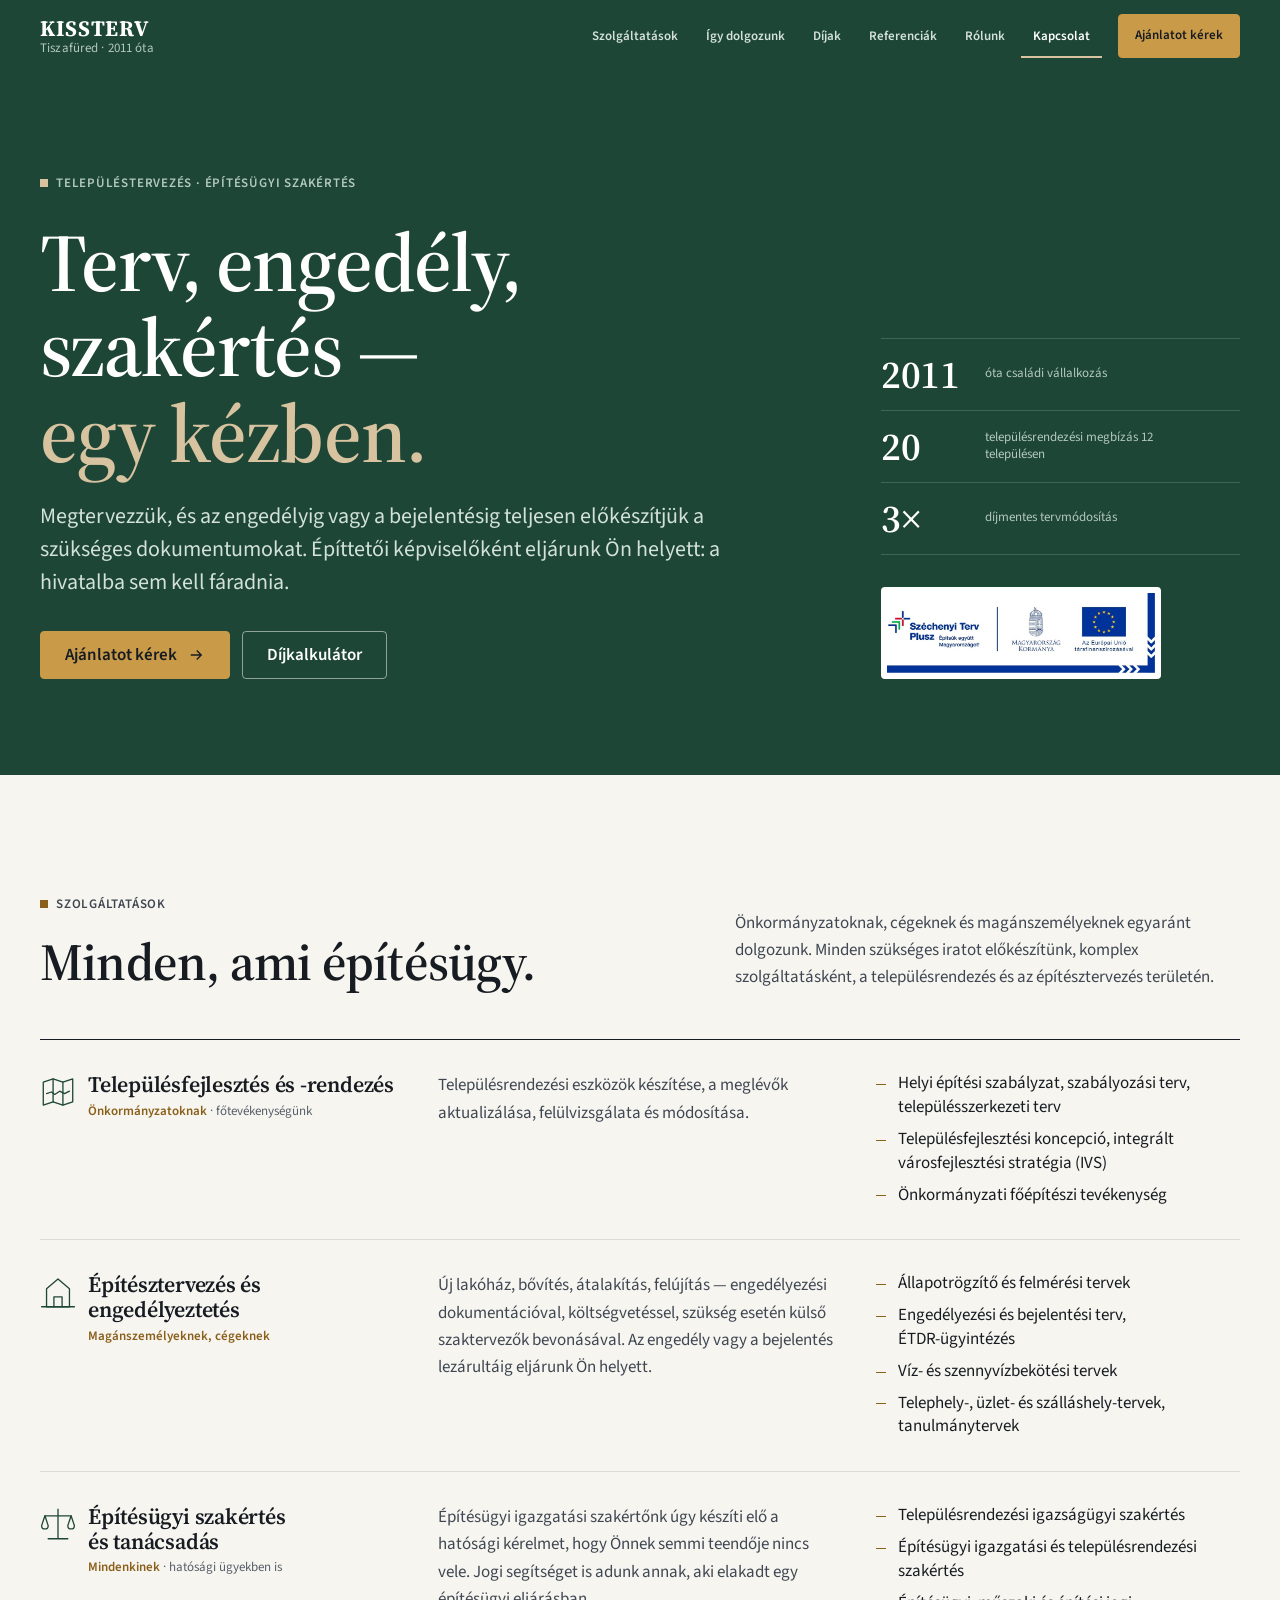
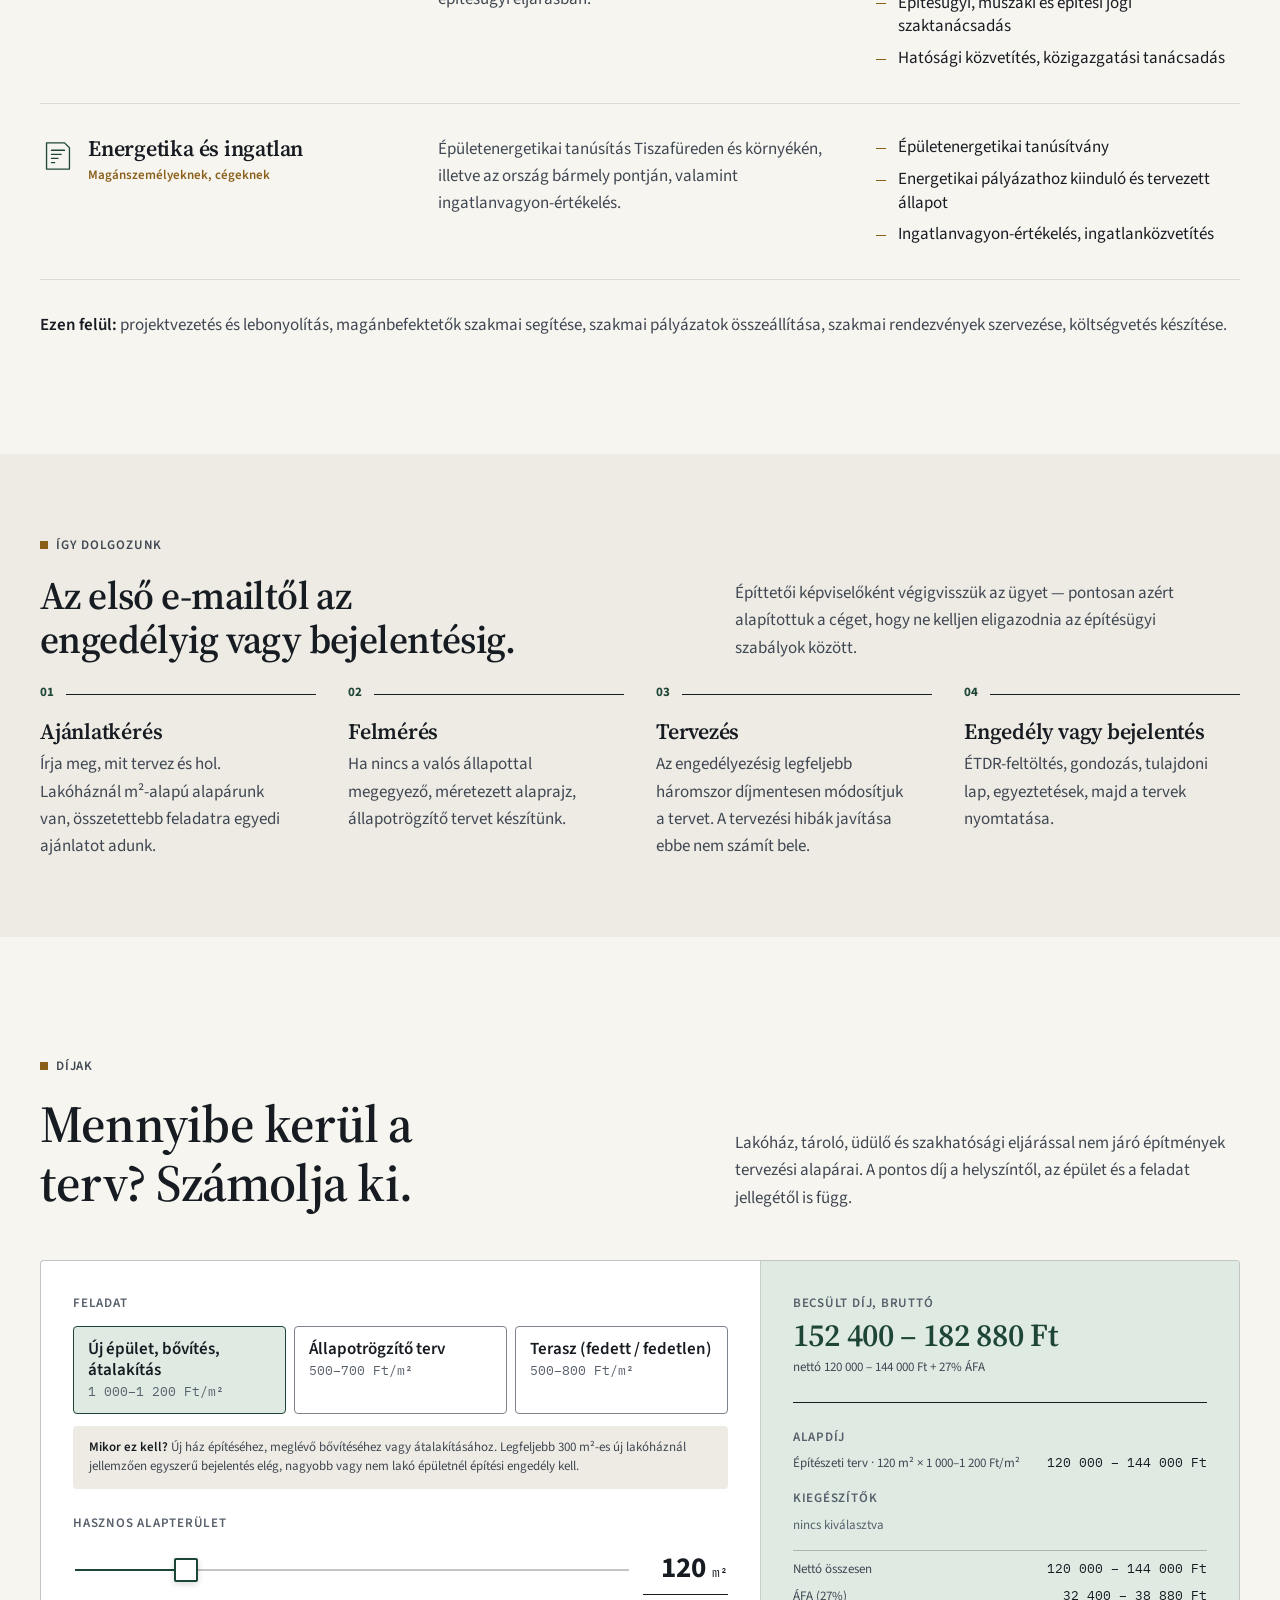
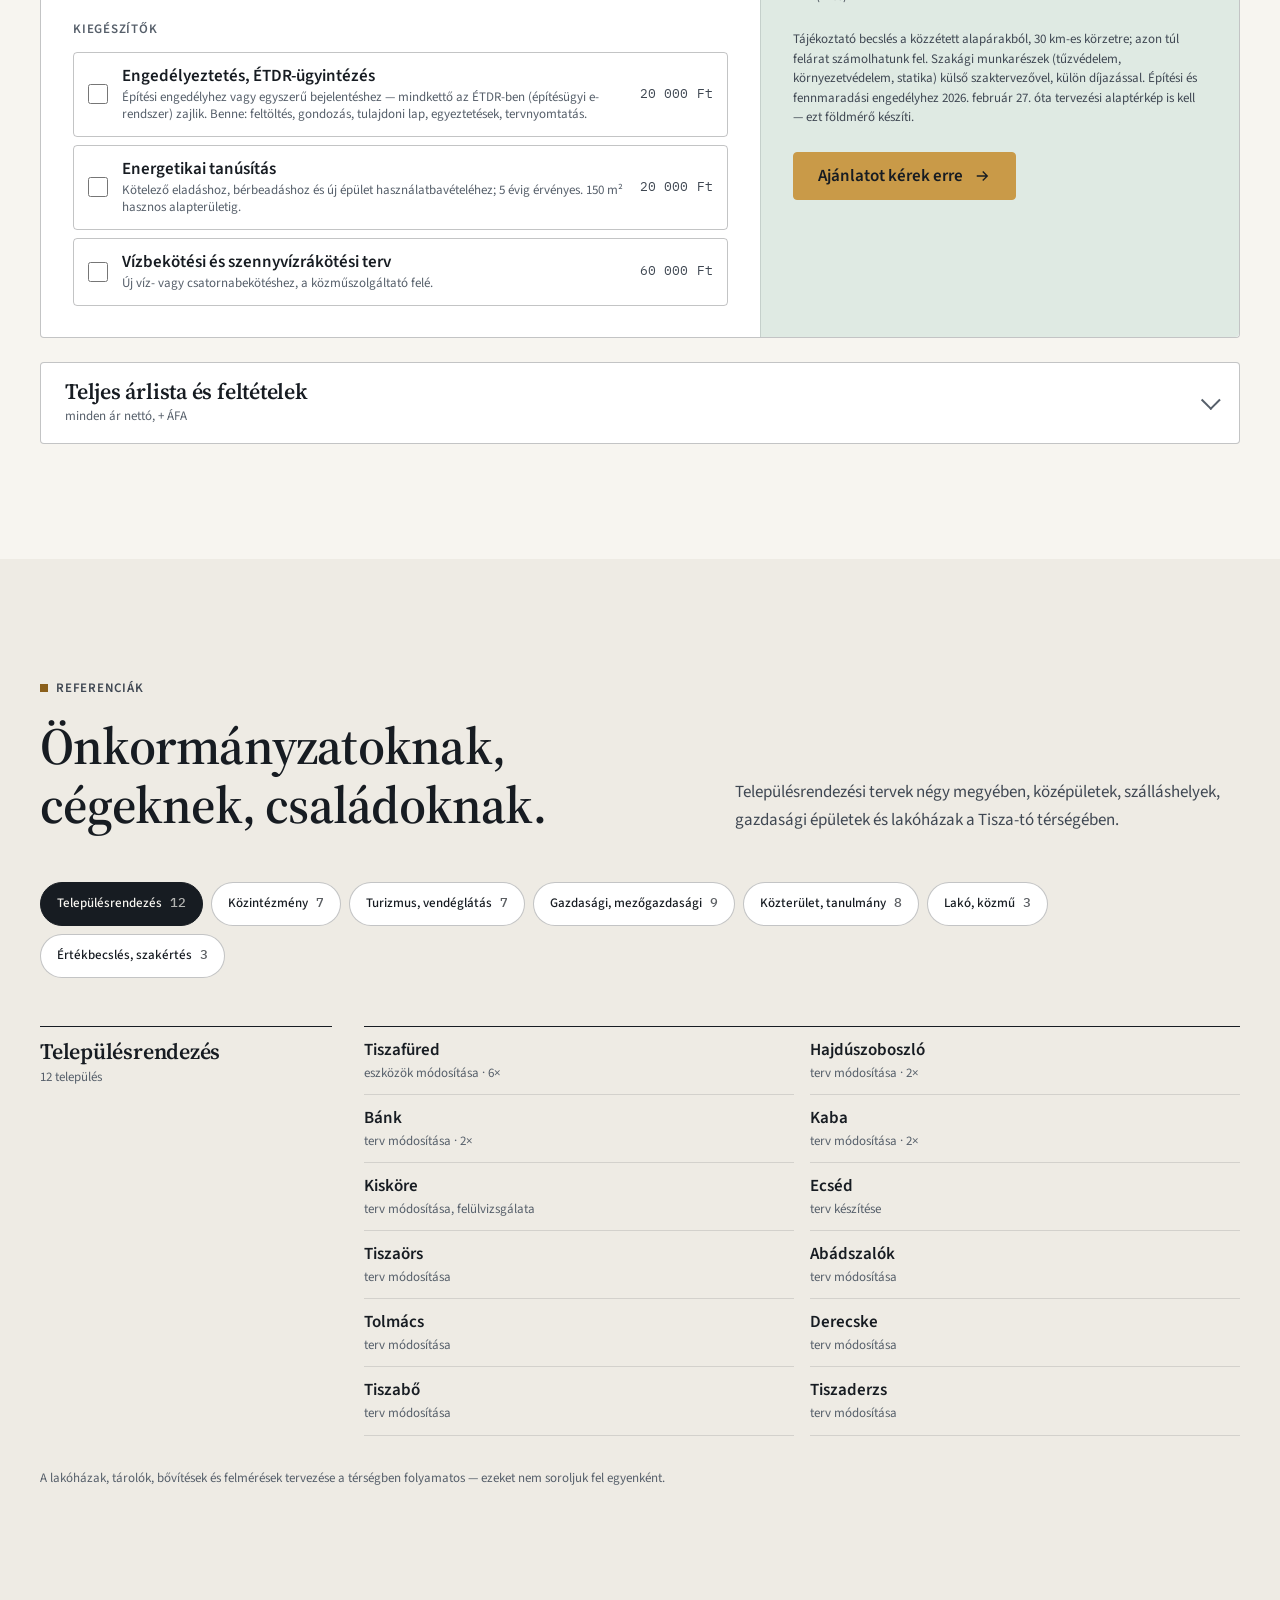
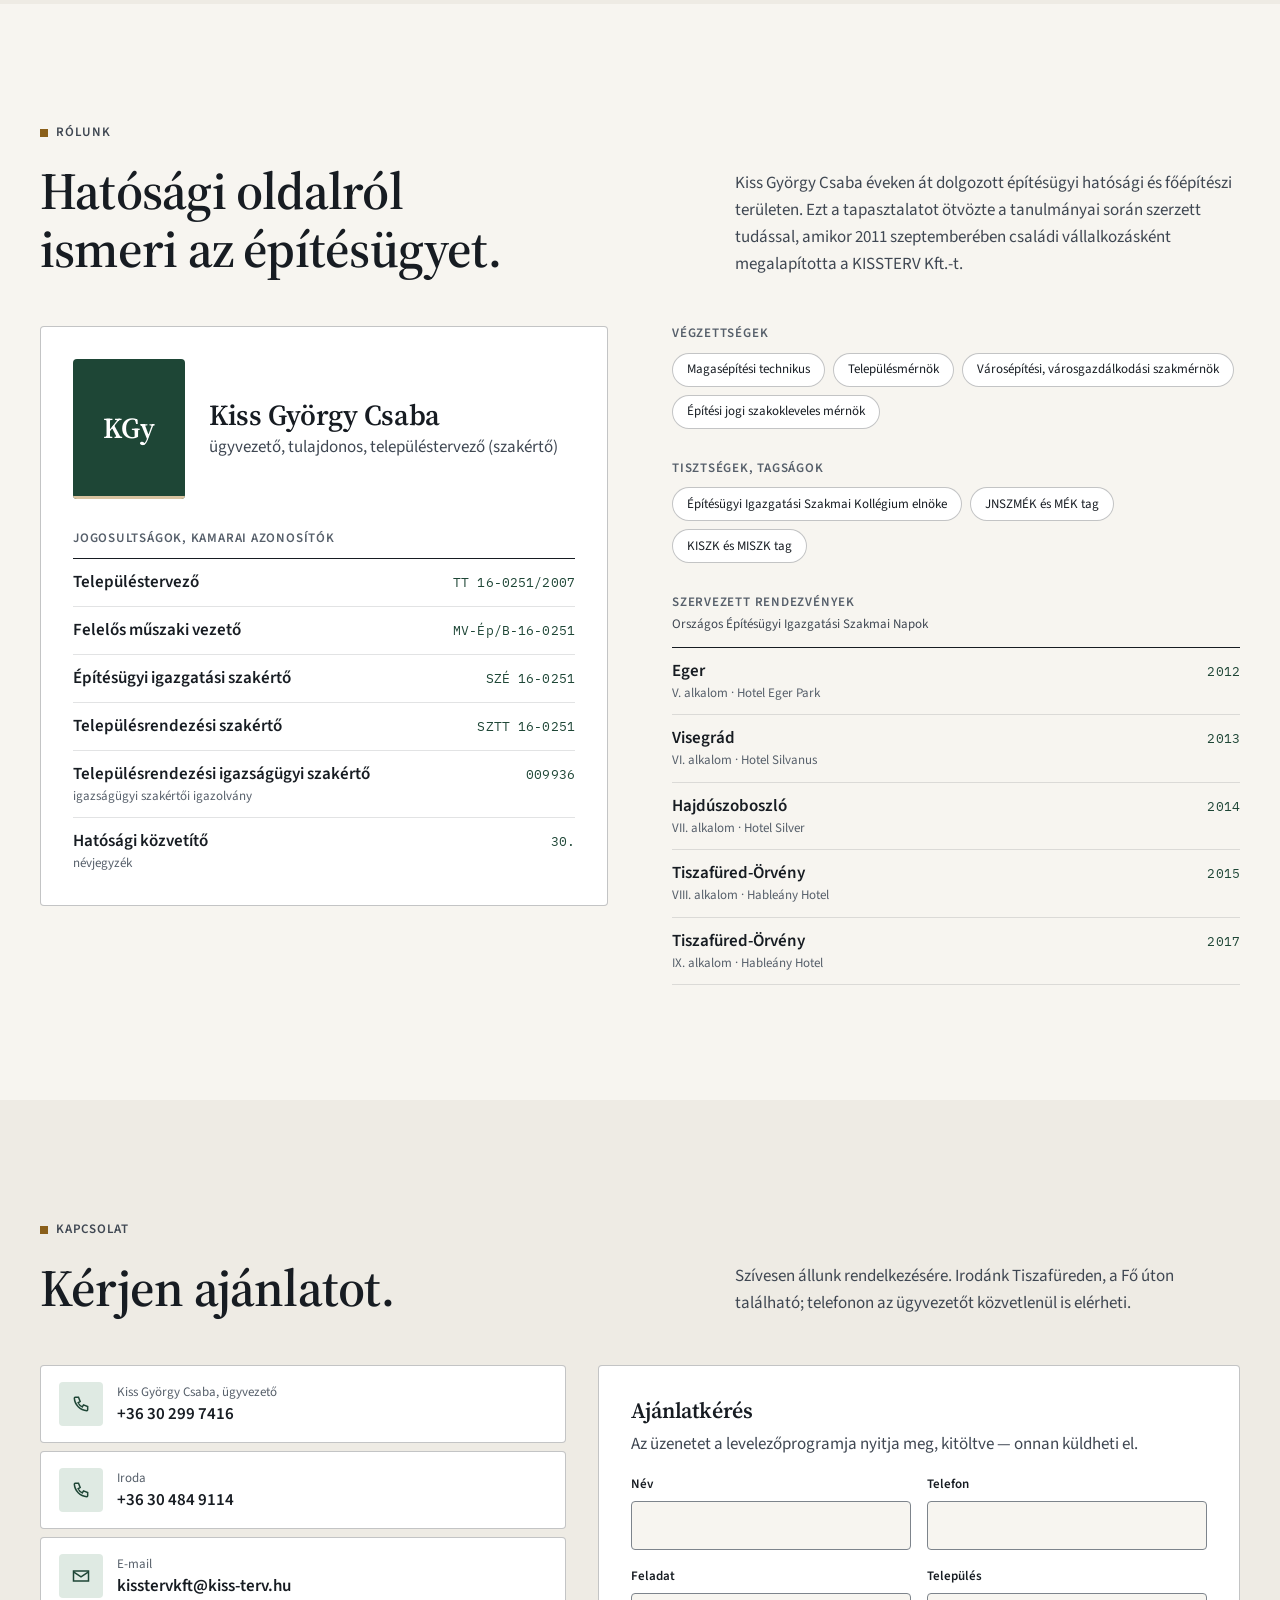
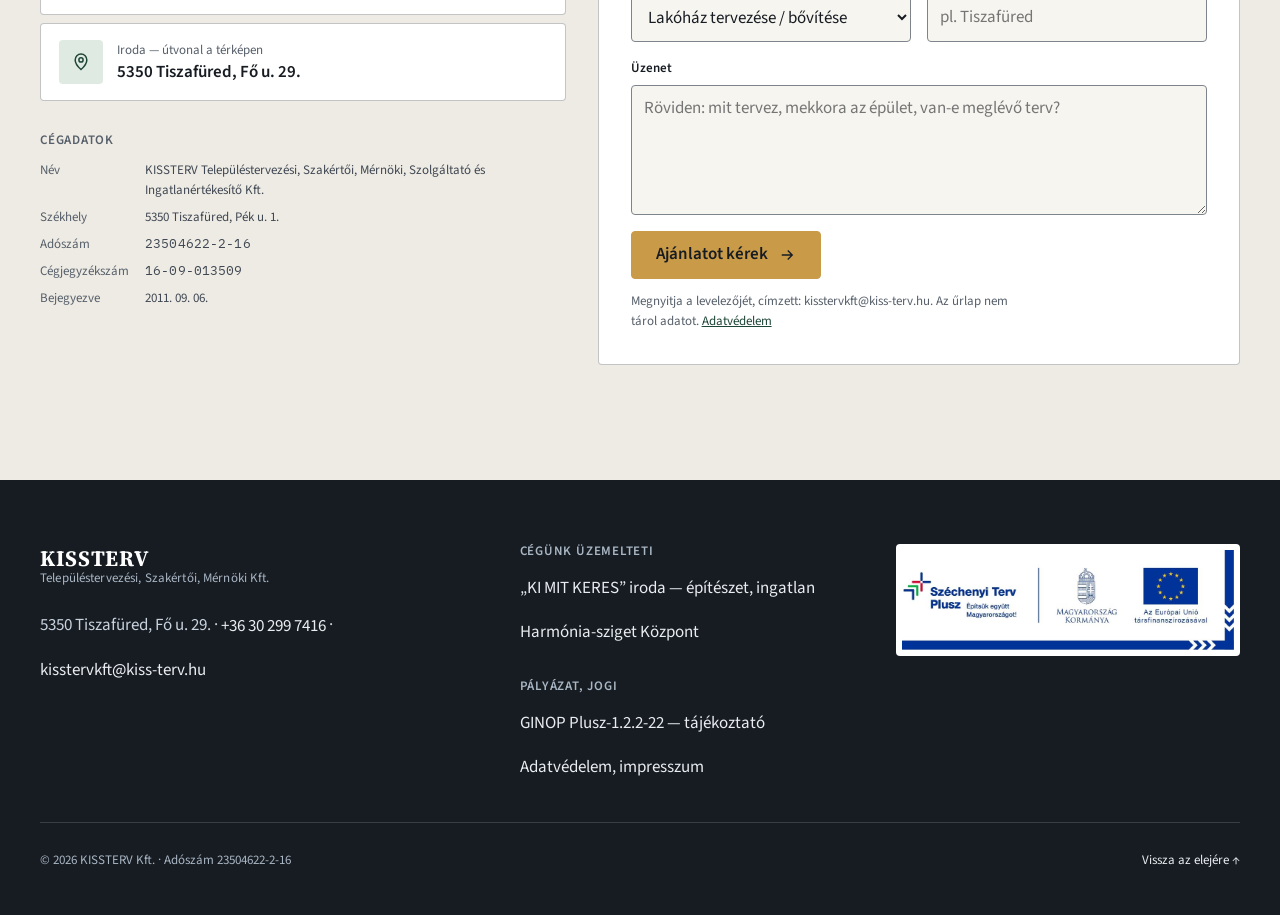
==== index.html @ e84010d4 "Zöld téma: fenyőzöld + sárgaréz + pergamen Co-Authored-By: Claude Opus 5.5 <noreply@anthropic.com>" ====
<!doctype html>
<html lang="hu" class="no-js">
<head>
<meta charset="utf-8">
<meta name="viewport" content="width=device-width, initial-scale=1">
<title>KISSTERV Kft. — Településtervezés, építésügyi szakértés, Tiszafüred</title>
<meta name="description" content="Településrendezési tervek, építésztervezés, építésügyi szakértés és energetikai tanúsítás Tiszafüredről, 2011 óta. Ügyintézés az engedélyig vagy a bejelentésig — Önnek a hivatalba sem kell fáradnia.">
<meta name="robots" content="noindex, nofollow">
<meta name="theme-color" content="#1e4636">
<link rel="icon" href="data:image/svg+xml,%3Csvg xmlns='http://www.w3.org/2000/svg' viewBox='0 0 32 32'%3E%3Crect width='32' height='32' rx='3' fill='%231e4636'/%3E%3Ctext x='16' y='23' font-family='Georgia' font-weight='700' font-size='20' fill='white' text-anchor='middle'%3EK%3C/text%3E%3C/svg%3E">
<link rel="preload" href="assets/fonts/source-serif-4-400-700-latin.woff2" as="font" type="font/woff2" crossorigin>
<link rel="stylesheet" href="assets/fonts.css">
<link rel="stylesheet" href="assets/style.css">
<meta property="og:type" content="website">
<meta property="og:locale" content="hu_HU">
<meta property="og:title" content="KISSTERV Kft. — Terv, engedély, szakértés egy kézben">
<meta property="og:description" content="Településrendezési tervek, építésztervezés, építésügyi szakértés és energetikai tanúsítás Tiszafüredről, 2011 óta.">
<meta property="og:image" content="https://tamasgaborvarga.github.io/kissterv-44eft6po/assets/img/og.png">
<meta property="og:image:width" content="1200">
<meta property="og:image:height" content="630">
<meta name="twitter:card" content="summary_large_image">
<script type="application/ld+json">
{
  "@context": "https://schema.org",
  "@type": "ProfessionalService",
  "name": "KISSTERV Kft.",
  "legalName": "KISSTERV Településtervezési, Szakértői, Mérnöki, Szolgáltató és Ingatlanértékesítő Kft.",
  "url": "https://kiss-terv.hu/",
  "email": "kisstervkft@kiss-terv.hu",
  "telephone": "+36302997416",
  "foundingDate": "2011-09-06",
  "taxID": "23504622-2-16",
  "address": { "@type": "PostalAddress", "streetAddress": "Fő u. 29.", "postalCode": "5350", "addressLocality": "Tiszafüred", "addressCountry": "HU" },
  "founder": { "@type": "Person", "name": "Kiss György Csaba", "jobTitle": "ügyvezető, településtervező" },
  "areaServed": "Magyarország",
  "knowsAbout": ["településrendezés", "építésztervezés", "építésügyi szakértés", "épületenergetikai tanúsítás", "ingatlanértékbecslés"]
}
</script>
<script>document.documentElement.classList.remove('no-js')</script>
</head>
<body class="has-abar">
<a class="skip" href="#main">Ugrás a tartalomra</a>

<header class="hdr" id="hdr">
  <div class="wrap hdr__in">
    <a class="brand" href="#top" aria-label="KISSTERV Kft. — kezdőlap">
      <span class="brand__txt"><span class="brand__name">KISSTERV</span><span class="brand__sub">Tiszafüred · 2011 óta</span></span>
    </a>
    <button class="burger" id="burger" aria-expanded="false" aria-controls="nav" aria-label="Menü"><span></span><span></span><span></span></button>
    <nav class="nav" id="nav" aria-label="Fő navigáció">
      <a href="#szolgaltatasok">Szolgáltatások</a>
      <a href="#folyamat">Így dolgozunk</a>
      <a href="#dijak">Díjak</a>
      <a href="#referenciak">Referenciák</a>
      <a href="#rolunk">Rólunk</a>
      <a href="#kapcsolat">Kapcsolat</a>
      <a class="btn btn--accent" href="#ajanlat">Ajánlatot kérek</a>
    </nav>
  </div>
</header>

<main id="main">

<!-- HERO -->
<section class="hero" id="top">
  <div class="wrap hero__grid">
    <div>
      <p class="label">Településtervezés · Építésügyi szakértés</p>
      <h1>Terv, engedély, szakértés — <span class="u">egy kézben.</span></h1>
      <p class="hero__lead">Megtervezzük, és az engedélyig vagy a bejelentésig teljesen előkészítjük a szükséges dokumentumokat. Építtetői képviselőként eljárunk Ön helyett: a hivatalba sem kell fáradnia.</p>
      <div class="hero__cta">
        <a class="btn" href="#ajanlat">
          Ajánlatot kérek
          <svg viewBox="0 0 24 24" fill="none" stroke="currentColor" stroke-width="1.8" aria-hidden="true"><path d="M5 12h14M13 6l6 6-6 6"/></svg>
        </a>
        <a class="btn btn--ghost" href="#dijak">Díjkalkulátor</a>
      </div>
    </div>
    <aside class="hero__side" aria-label="A cég számokban">
      <dl class="hero__facts">
        <div><dt>2011</dt><dd>óta családi vállalkozás</dd></div>
        <div><dt>20</dt><dd>településrendezési megbízás 12 településen</dd></div>
        <div><dt>3×</dt><dd>díjmentes tervmódosítás</dd></div>
      </dl>
      <a class="infoblokk infoblokk--hero" href="palyazat.html" aria-label="Széchenyi Terv Plusz — pályázati tájékoztató">
        <img src="assets/img/szechenyi-terv-plusz.jpg" width="900" height="269" alt="Széchenyi Terv Plusz — Magyarország Kormánya — Az Európai Unió társfinanszírozásával">
      </a>
    </aside>
  </div>
</section>

<!-- SZOLGÁLTATÁSOK (a korábbi „Kiknek” szekció ide olvadt: minden sor jelzi, kinek szól) -->
<section class="sec sec--line" id="szolgaltatasok" aria-labelledby="szolg-h">
  <div class="wrap">
    <div class="sec__head">
      <div>
        <p class="label">Szolgáltatások</p>
        <h2 id="szolg-h">Minden, ami építésügy.</h2>
      </div>
      <p>Önkormányzatoknak, cégeknek és magánszemélyeknek egyaránt dolgozunk. Minden szükséges iratot előkészítünk, komplex szolgáltatásként, a településrendezés és az építésztervezés területén.</p>
    </div>

    <div class="svc">
      <article class="svc__row rv">
        <div class="svc__title">
          <svg class="svc__ico" viewBox="0 0 44 44" fill="none" stroke="currentColor" stroke-width="1.6" aria-hidden="true"><path d="M4 10l12-4 12 4 12-4v28l-12 4-12-4-12 4z"/><path d="M16 6v28M28 10v28"/><path d="M8 24l6-2 4 3 6-4 6 3 6-3"/></svg>
          <h3>Településfejlesztés és -rendezés</h3>
          <p class="svc__for"><b>Önkormányzatoknak</b> · főtevékenységünk</p>
        </div>
        <p class="svc__desc">Településrendezési eszközök készítése, a meglévők aktualizálása, felülvizsgálata és módosítása.</p>
        <ul class="svc__list">
          <li>Helyi építési szabályzat, szabályozási terv, településszerkezeti terv</li>
          <li>Településfejlesztési koncepció, integrált városfejlesztési stratégia (IVS)</li>
          <li>Önkormányzati főépítészi tevékenység</li>
        </ul>
      </article>

      <article class="svc__row rv">
        <div class="svc__title">
          <svg class="svc__ico" viewBox="0 0 44 44" fill="none" stroke="currentColor" stroke-width="1.6" aria-hidden="true"><path d="M8 40V18L22 6l14 12v22z"/><path d="M17 40V28h10v12"/><path d="M2 40h40"/></svg>
          <h3>Építésztervezés és engedélyeztetés</h3>
          <p class="svc__for"><b>Magánszemélyeknek, cégeknek</b></p>
        </div>
        <p class="svc__desc">Új lakóház, bővítés, átalakítás, felújítás — engedélyezési dokumentációval, költségvetéssel, szükség esetén külső szaktervezők bevonásával. Az engedély vagy a bejelentés lezárultáig eljárunk Ön helyett.</p>
        <ul class="svc__list">
          <li>Állapotrögzítő és felmérési tervek</li>
          <li>Engedélyezési és bejelentési terv, ÉTDR-ügyintézés</li>
          <li>Víz- és szennyvízbekötési tervek</li>
          <li>Telephely-, üzlet- és szálláshely-tervek, tanulmánytervek</li>
        </ul>
      </article>

      <article class="svc__row rv">
        <div class="svc__title">
          <svg class="svc__ico" viewBox="0 0 44 44" fill="none" stroke="currentColor" stroke-width="1.6" aria-hidden="true"><path d="M22 4v36M10 40h24"/><path d="M6 12h32"/><path d="M6 12l-4 12a4 4 0 0 0 8 0zM38 12l-4 12a4 4 0 0 0 8 0z"/></svg>
          <h3>Építésügyi szakértés és tanácsadás</h3>
          <p class="svc__for"><b>Mindenkinek</b> · hatósági ügyekben is</p>
        </div>
        <p class="svc__desc">Építésügyi igazgatási szakértőnk úgy készíti elő a hatósági kérelmet, hogy Önnek semmi teendője nincs vele. Jogi segítséget is adunk annak, aki elakadt egy építésügyi eljárásban.</p>
        <ul class="svc__list">
          <li>Településrendezési igazságügyi szakértés</li>
          <li>Építésügyi igazgatási és településrendezési szakértés</li>
          <li>Építésügyi, műszaki és építési jogi szaktanácsadás</li>
          <li>Hatósági közvetítés, közigazgatási tanácsadás</li>
        </ul>
      </article>

      <article class="svc__row rv">
        <div class="svc__title">
          <svg class="svc__ico" viewBox="0 0 44 44" fill="none" stroke="currentColor" stroke-width="1.6" aria-hidden="true"><path d="M8 6h22l6 6v26H8z"/><path d="M14 30h4M14 25h8M14 20h12M14 15h16"/></svg>
          <h3>Energetika és ingatlan</h3>
          <p class="svc__for"><b>Magánszemélyeknek, cégeknek</b></p>
        </div>
        <p class="svc__desc">Épületenergetikai tanúsítás Tiszafüreden és környékén, illetve az ország bármely pontján, valamint ingatlanvagyon-értékelés.</p>
        <ul class="svc__list">
          <li>Épületenergetikai tanúsítvány</li>
          <li>Energetikai pályázathoz kiinduló és tervezett állapot</li>
          <li>Ingatlanvagyon-értékelés, ingatlanközvetítés</li>
        </ul>
      </article>
    </div>

    <p class="svc__more rv"><b>Ezen felül:</b> projektvezetés és lebonyolítás, magánbefektetők szakmai segítése, szakmai pályázatok összeállítása, szakmai rendezvények szervezése, költségvetés készítése.</p>
  </div>
</section>

<!-- FOLYAMAT -->
<section class="sec sec--tight sec--alt" id="folyamat" aria-labelledby="folyamat-h">
  <div class="wrap">
    <div class="sec__head">
      <div>
        <p class="label">Így dolgozunk</p>
        <h2 id="folyamat-h">Az első e-mailtől az engedélyig vagy bejelentésig.</h2>
      </div>
      <p>Építtetői képviselőként végigvisszük az ügyet — pontosan azért alapítottuk a céget, hogy ne kelljen eligazodnia az építésügyi szabályok között.</p>
    </div>
    <ol class="steps">
      <li class="rv">
        <h3>Ajánlatkérés</h3>
        <p>Írja meg, mit tervez és hol. Lakóháznál m²-alapú alapárunk van, összetettebb feladatra egyedi ajánlatot adunk.</p>
      </li>
      <li class="rv" style="--d:.08s">
        <h3>Felmérés</h3>
        <p>Ha nincs a valós állapottal megegyező, méretezett alaprajz, állapotrögzítő tervet készítünk.</p>
      </li>
      <li class="rv" style="--d:.16s">
        <h3>Tervezés</h3>
        <p>Az engedélyezésig legfeljebb háromszor díjmentesen módosítjuk a tervet. A tervezési hibák javítása ebbe nem számít bele.</p>
      </li>
      <li class="rv" style="--d:.24s">
        <h3>Engedély vagy bejelentés</h3>
        <p>ÉTDR-feltöltés, gondozás, tulajdoni lap, egyeztetések, majd a tervek nyomtatása.</p>
      </li>
    </ol>
  </div>
</section>

<!-- DÍJAK — a domináns szekció -->
<section class="sec" id="dijak" aria-labelledby="dijak-h">
  <div class="wrap">
    <div class="sec__head">
      <div>
        <p class="label">Díjak</p>
        <h2 id="dijak-h">Mennyibe kerül a terv? Számolja ki.</h2>
      </div>
      <p>Lakóház, tároló, üdülő és szakhatósági eljárással nem járó építmények tervezési alapárai. A pontos díj a helyszíntől, az épület és a feladat jellegétől is függ.</p>
    </div>

    <div class="fees">
      <form class="calc rv" id="calc" aria-label="Tervezési díj kalkulátor" onsubmit="return false">
        <div class="calc__body">
          <fieldset>
            <legend>Feladat</legend>
            <div class="seg">
              <label><input type="radio" name="tipus" value="uj" checked><span>Új épület, bővítés, átalakítás<small>1 000–1 200 Ft/m²</small></span></label>
              <label><input type="radio" name="tipus" value="allapot"><span>Állapotrögzítő terv<small>500–700 Ft/m²</small></span></label>
              <label><input type="radio" name="tipus" value="terasz"><span>Terasz (fedett / fedetlen)<small>500–800 Ft/m²</small></span></label>
            </div>
            <p class="seg__hint" id="tip-hint"><b>Mikor ez kell?</b> <span>Új ház építéséhez, meglévő bővítéséhez vagy átalakításához.</span></p>
          </fieldset>

          <div>
            <label class="fl" for="m2r">Hasznos alapterület</label>
            <div class="area">
              <input type="range" id="m2r" min="10" max="600" step="5" value="120" aria-label="Alapterület csúszka">
              <div class="area__num"><input type="number" id="m2" min="1" max="600" value="120" inputmode="numeric" aria-label="Alapterület négyzetméterben"><span class="code">m²</span></div>
            </div>
          </div>

          <fieldset>
            <legend>Kiegészítők</legend>
            <div class="opts">
              <label class="opt"><input type="checkbox" id="o-etdr"><span><b>Engedélyeztetés, ÉTDR-ügyintézés</b><small>Építési engedélyhez vagy egyszerű bejelentéshez — mindkettő az ÉTDR-ben (építésügyi e-rendszer) zajlik. Benne: feltöltés, gondozás, tulajdoni lap, egyeztetések, tervnyomtatás.</small></span><span class="code">20 000 Ft</span></label>
              <label class="opt" id="o-en-w"><input type="checkbox" id="o-en"><span><b>Energetikai tanúsítás</b><small>Kötelező eladáshoz, bérbeadáshoz és új épület használatbavételéhez; 5 évig érvényes. 150 m² hasznos alapterületig.</small><small class="opt__why">Terasznál nem értelmezhető.</small></span><span class="code">20 000 Ft</span></label>
              <label class="opt opt--sub" id="o-alap-w" hidden><input type="checkbox" id="o-alap"><span><b>Nincs méretezett alaprajzom</b><small>állapotrögzítő alaprajz a tanúsítványhoz</small></span><span class="code">5 000 Ft</span></label>
              <label class="opt"><input type="checkbox" id="o-viz"><span><b>Vízbekötési és szennyvízrákötési terv</b><small>Új víz- vagy csatornabekötéshez, a közműszolgáltató felé.</small></span><span class="code">60 000 Ft</span></label>
            </div>
          </fieldset>
        </div>

        <div class="calc__out" id="calc-out" aria-live="polite">
          <div class="calc__sticky">
          <div class="calc__total"><span>Becsült díj, bruttó</span><b class="calc__big" id="out-brutto">—</b><small id="out-netto"></small></div>
          <div class="calc__bill" id="out-lines"></div>
          <p class="calc__warn" id="out-warn" hidden></p>
          <p class="calc__note">Tájékoztató becslés a közzétett alapárakból, 30 km-es körzetre; azon túl felárat számolhatunk fel. Szakági munkarészek (tűzvédelem, környezetvédelem, statika) külső szaktervezővel, külön díjazással. Építési és fennmaradási engedélyhez 2026. február 27. óta tervezési alaptérkép is kell — ezt földmérő készíti.</p>
          <a class="btn btn--accent" id="calc-mail" href="#ajanlat">Ajánlatot kérek erre
            <svg viewBox="0 0 24 24" fill="none" stroke="currentColor" stroke-width="1.8" aria-hidden="true"><path d="M5 12h14M13 6l6 6-6 6"/></svg>
          </a>
          </div>
        </div>
      </form>

      <aside class="ptable rv" style="--d:.1s" aria-labelledby="ptable-h">
        <details class="ptable__d" id="ptable-d">
        <summary><h3 id="ptable-h">Teljes árlista és feltételek</h3><span class="ptable__sub">minden ár nettó, + ÁFA</span><span class="ptable__tog" aria-hidden="true"></span></summary>
        <dl>
          <div><dt>Állapotrögzítő terv<small>helyszínrajz, alaprajz, homlokzat, metszet</small></dt><dd>500–700 Ft/m²</dd></div>
          <div><dt>Új, átalakítandó, bővítendő épület<small>+ műszaki leírás, a változás utáni alapterülettel</small></dt><dd>1 000–1 200 Ft/m²</dd></div>
          <div><dt>Terasz<small>fedett vagy fedetlen</small></dt><dd>500–800 Ft/m²</dd></div>
          <div><dt>ÉTDR-ügyintézés<small>engedélyeztetés esetén</small></dt><dd>20 000 Ft</dd></div>
          <div><dt>Energetikai tanúsítás<small>150 m²-ig</small></dt><dd>20 000 Ft</dd></div>
          <div><dt>Felmérési alaprajz a tanúsításhoz<small>150 m²-ig, ha nincs méretezett alaprajz</small></dt><dd>5 000 Ft</dd></div>
          <div><dt>Energetikai pályázathoz<small>kiinduló + tervezett állapot</small></dt><dd>25 000 + 25 000 Ft</dd></div>
          <div><dt>Víz- és szennyvízbekötési terv</dt><dd>60 000 Ft</dd></div>
        </dl>
        <div class="ptable__foot">
          <p>Minden ár + ÁFA. 150 m² fölötti épület tanúsítására, szakhatósági eljárással járó vagy nagy kiterjedésű építményekre, kiviteli, útépítési, településrendezési és tanulmánytervre, pályázatírásra egyedi ajánlatot adunk.</p>
          <p>Teljesen új tervezési program, koncepció vagy háromnál több módosítás esetén felárat számolunk fel.</p>
        </div>
        </details>
      </aside>
    </div>
  </div>
</section>

<!-- REFERENCIÁK -->
<section class="sec sec--alt" id="referenciak" aria-labelledby="ref-h">
  <div class="wrap">
    <div class="sec__head">
      <div>
        <p class="label">Referenciák</p>
        <h2 id="ref-h">Önkormányzatoknak, cégeknek, családoknak.</h2>
      </div>
      <p>Településrendezési tervek négy megyében, középületek, szálláshelyek, gazdasági épületek és lakóházak a <span class="nw">Tisza-tó</span> térségében.</p>
    </div>

    <div class="filter" id="filter" role="toolbar" aria-label="Referenciák szűrése">
      <button type="button" class="chip" data-k="tr" aria-pressed="true">Településrendezés<span class="n">12</span></button>
      <button type="button" class="chip" data-k="koz" aria-pressed="false">Közintézmény<span class="n">7</span></button>
      <button type="button" class="chip" data-k="tur" aria-pressed="false">Turizmus, vendéglátás<span class="n">7</span></button>
      <button type="button" class="chip" data-k="gaz" aria-pressed="false">Gazdasági, mezőgazdasági<span class="n">9</span></button>
      <button type="button" class="chip" data-k="ter" aria-pressed="false">Közterület, tanulmány<span class="n">8</span></button>
      <button type="button" class="chip" data-k="lak" aria-pressed="false">Lakó, közmű<span class="n">3</span></button>
      <button type="button" class="chip" data-k="szak" aria-pressed="false">Értékbecslés, szakértés<span class="n">3</span></button>
    </div>
    <div class="refs" id="refs">
      <section class="rgroup" data-k="tr" aria-labelledby="rg-tr">
        <header class="rgroup__h"><h3 id="rg-tr">Településrendezés</h3><span>12 település</span></header>
        <div class="rgroup__body">
          <ul class="rgroup__list">
            <li><b>Tiszafüred</b><span>eszközök módosítása · 6×</span></li>
            <li><b>Hajdúszoboszló</b><span>terv módosítása · 2×</span></li>
            <li><b>Bánk</b><span>terv módosítása · 2×</span></li>
            <li><b>Kaba</b><span>terv módosítása · 2×</span></li>
            <li><b>Kisköre</b><span>terv módosítása, felülvizsgálata</span></li>
            <li><b>Ecséd</b><span>terv készítése</span></li>
            <li><b>Tiszaörs</b><span>terv módosítása</span></li>
            <li><b>Abádszalók</b><span>terv módosítása</span></li>
            <li><b>Tolmács</b><span>terv módosítása</span></li>
            <li><b>Derecske</b><span>terv módosítása</span></li>
            <li><b>Tiszabő</b><span>terv módosítása</span></li>
            <li><b>Tiszaderzs</b><span>terv módosítása</span></li>
          </ul>
        </div>
      </section>
      <section class="rgroup" data-k="koz" aria-labelledby="rg-koz">
        <header class="rgroup__h"><h3 id="rg-koz">Közintézmény</h3><span>7 tétel</span></header>
        <div class="rgroup__body">
          <ul class="rgroup__list">
            <li><b>Óvodabővítés, tüzelőtároló, buszváró, orvosi rendelő felújítás-átalakítás</b><span>Tiszaderzs</span></li>
            <li><b>Általános iskola bővítése</b><span>Tiszaszőlős</span></li>
            <li><b>Óvoda bővítése</b><span>Tiszaszőlős</span></li>
            <li><b>Óvoda étkező kialakítása</b><span>Tiszafüred</span></li>
            <li><b>Gyógypedagógiai iskola átalakítása</b><span>Tiszafüred</span></li>
            <li><b>Fogyatékosok nappali intézményének átalakítása</b><span>Egyek</span></li>
            <li><b>Általános iskola konyha-étkező kialakítása (belső átalakítás, felújítás)</b></li>
          </ul>
        </div>
      </section>
      <section class="rgroup" data-k="tur" aria-labelledby="rg-tur">
        <header class="rgroup__h"><h3 id="rg-tur">Turizmus, vendéglátás</h3><span>7 tétel</span></header>
        <div class="rgroup__body">
          <ul class="rgroup__list">
            <li><b>Apartmanház</b><span>Tiszaszőlős</span></li>
            <li><b>Apartmanház (panzió) építése</b><span>Tiszafüred</span></li>
            <li><b>Apartmanház</b><span>Tiszafüred</span></li>
            <li><b>Terasz építése vendéglátóhelyhez</b><span>Tiszafüred</span></li>
            <li><b>Panzió korszerűsítése</b><span>Hajdúszoboszló</span></li>
            <li><b>Vendégházak</b><span>Tiszaörvény</span></li>
            <li><b>Turisztikai szálláshelyek mezőgazdasági pályázathoz</b><span>Tiszaörs, Poroszló, Buj, Nagyiván</span></li>
          </ul>
        </div>
      </section>
      <section class="rgroup" data-k="gaz" aria-labelledby="rg-gaz">
        <header class="rgroup__h"><h3 id="rg-gaz">Gazdasági, mezőgazdasági</h3><span>9 tétel</span></header>
        <div class="rgroup__body">
          <ul class="rgroup__list">
            <li><b>Telephely-irodaépület kialakítása meglévő külterületi magtár átalakításával</b><span>Tiszafüred</span></li>
            <li><b>Mezőgazdasági létesítmények: szalmatároló, állattartó épület, trágyatároló</b><span>Tiszafüred, Tiszaderzs</span></li>
            <li><b>Géptároló szín</b><span>Tiszafüred</span></li>
            <li><b>Tésztaüzem kialakítása</b><span>Tiszaszőlős</span></li>
            <li><b>Konyha építése</b><span>Tiszaszőlős</span></li>
            <li><b>Tárolóépület és fatároló</b><span>Tiszaszőlős</span></li>
            <li><b>Élelmiszerüzlet bővítése</b><span>Tiszaörs</span></li>
            <li><b>MÁV-épületek felmérése</b><span>Debrecen</span></li>
            <li><b>Műhelyépület és műszaki üzlet terve</b></li>
          </ul>
        </div>
      </section>
      <section class="rgroup" data-k="ter" aria-labelledby="rg-ter">
        <header class="rgroup__h"><h3 id="rg-ter">Közterület, tanulmány</h3><span>8 tétel</span></header>
        <div class="rgroup__body">
          <ul class="rgroup__list">
            <li><b>Tisza-tavi ökoturisztikai parti sétány és a Templom-domb történelmi emlékhely — engedélyezési dokumentáció generáltervezőként (építész-, út-, elektromos, kertterv, költségvetés) <span class="code">2012</span></b><span>Tiszafüred</span></li>
            <li><b>Széchenyi kert utca útépítési terve, alvállalkozóként</b><span>Tiszafüred</span></li>
            <li><b>Szabadidőpark (Budasi-park) terve</b><span>Tiszafüred</span></li>
            <li><b>Belvárosi forgalmi rend felülvizsgálata, tanulmányterv</b><span>Tiszafüred</span></li>
            <li><b>Telepítési tanulmányterv</b><span>Derecske</span></li>
            <li><b>Piac kialakítási terve</b><span>Tiszaszőlős</span></li>
            <li><b>Reklámtáblák terve</b><span>Tiszaszőlős, Tiszaörs</span></li>
            <li><b>Közreműködés a Tisza-tó Térség Területfejlesztési Programjában</b></li>
          </ul>
        </div>
      </section>
      <section class="rgroup" data-k="lak" aria-labelledby="rg-lak">
        <header class="rgroup__h"><h3 id="rg-lak">Lakó, közmű</h3><span>3 tétel</span></header>
        <div class="rgroup__body">
          <ul class="rgroup__list">
            <li><b>Új lakóházak, bővítések, átalakítások, felújítások — folyamatosan</b><span>Tiszafüred</span></li>
            <li><b>Vízbekötési tervek</b><span>Tiszafüred, Tiszaderzs</span></li>
            <li><b>Vízjogi fennmaradási terv; vízi stég fennmaradási terve</b></li>
          </ul>
        </div>
      </section>
      <section class="rgroup" data-k="szak" aria-labelledby="rg-szak">
        <header class="rgroup__h"><h3 id="rg-szak">Értékbecslés, szakértés</h3><span>3 tétel</span></header>
        <div class="rgroup__body">
          <ul class="rgroup__list">
            <li><b>Értékbecslés: lakóházak, kereskedelmi épületek, halastó, húsbolt, húsüzem, szántó, rendelőintézet, templom, gyógyszertár</b><span>Tiszafüred, Hajdúszoboszló, Nagyiván, Tiszaörs, Debrecen, Tiszaszentimre</span></li>
            <li><b>Építésügyi hatósági és településrendezési tárgyú szakértés, hatósági eljárások segítése</b><span>országszerte</span></li>
            <li><b>Épületenergetikai tanúsítás</b><span>Tiszafüred és országszerte</span></li>
          </ul>
        </div>
      </section>
    </div>
    <p class="refnote">A lakóházak, tárolók, bővítések és felmérések tervezése a térségben folyamatos — ezeket nem soroljuk fel egyenként.</p>
  </div>
</section>

<!-- RÓLUNK -->
<section class="sec" id="rolunk" aria-labelledby="pro-h">
  <div class="wrap">
    <div class="sec__head">
      <div>
        <p class="label">Rólunk</p>
        <h2 id="pro-h">Hatósági oldalról ismeri az építésügyet.</h2>
      </div>
      <p>Kiss György Csaba éveken át dolgozott építésügyi hatósági és főépítészi területen. Ezt a tapasztalatot ötvözte a tanulmányai során szerzett tudással, amikor 2011 szeptemberében családi vállalkozásként megalapította a KISSTERV Kft.-t.</p>
    </div>

    <div class="pro">
      <div class="pro__card rv">
        <div class="pro__id">
          <figure class="pro__photo">
            <!-- PORTRÉ: tegye ide a fotót ezen a néven: assets/img/kiss-gyorgy-csaba.jpg (álló, min. 800×1000 px). Amíg nincs fájl, a monogram látszik. -->
            <img src="assets/img/kiss-gyorgy-csaba.jpg" alt="Kiss György Csaba, a KISSTERV Kft. ügyvezetője" width="800" height="1000" loading="lazy" onerror="this.remove()">
            <div class="pro__ph" aria-hidden="true">KGy</div>
          </figure>
          <div>
            <h3>Kiss György Csaba</h3>
            <p class="pro__role">ügyvezető, tulajdonos, településtervező (szakértő)</p>
          </div>
        </div>
        <div>
          <h4>Jogosultságok, kamarai azonosítók</h4>
          <ul class="rows">
            <li><span>Településtervező</span><span class="code">TT 16-0251/2007</span></li>
            <li><span>Felelős műszaki vezető</span><span class="code">MV-Ép/B-16-0251</span></li>
            <li><span>Építésügyi igazgatási szakértő</span><span class="code">SZÉ 16-0251</span></li>
            <li><span>Településrendezési szakértő</span><span class="code">SZTT 16-0251</span></li>
            <li><span>Településrendezési igazságügyi szakértő<small>igazságügyi szakértői igazolvány</small></span><span class="code">009936</span></li>
            <li><span>Hatósági közvetítő<small>névjegyzék</small></span><span class="code">30.</span></li>
          </ul>
        </div>
      </div>

      <div class="pro__body">
        <div class="rv">
          <h4>Végzettségek</h4>
          <ul class="pills">
            <li class="pill">Magasépítési technikus</li>
            <li class="pill">Településmérnök</li>
            <li class="pill">Városépítési, városgazdálkodási szakmérnök</li>
            <li class="pill">Építési jogi szakokleveles mérnök</li>
          </ul>
        </div>
        <div class="rv">
          <h4>Tisztségek, tagságok</h4>
          <ul class="pills">
            <li class="pill">Építésügyi Igazgatási Szakmai Kollégium elnöke</li>
            <li class="pill">JNSZMÉK és MÉK tag</li>
            <li class="pill">KISZK és MISZK tag</li>
          </ul>
        </div>
        <div class="rv">
          <h4>Szervezett rendezvények</h4>
          <p class="pro__note">Országos Építésügyi Igazgatási Szakmai Napok</p>
          <ol class="rows">
            <li><span>Eger<small>V. alkalom · Hotel Eger Park</small></span><span class="code">2012</span></li>
            <li><span>Visegrád<small>VI. alkalom · Hotel Silvanus</small></span><span class="code">2013</span></li>
            <li><span>Hajdúszoboszló<small>VII. alkalom · Hotel Silver</small></span><span class="code">2014</span></li>
            <li><span>Tiszafüred-Örvény<small>VIII. alkalom · Hableány Hotel</small></span><span class="code">2015</span></li>
            <li><span>Tiszafüred-Örvény<small>IX. alkalom · Hableány Hotel</small></span><span class="code">2017</span></li>
          </ol>
        </div>
      </div>
    </div>
  </div>
</section>

<!-- KAPCSOLAT -->
<section class="sec sec--alt" id="kapcsolat" aria-labelledby="kapcs-h">
  <div class="wrap">
    <div class="sec__head">
      <div>
        <p class="label">Kapcsolat</p>
        <h2 id="kapcs-h">Kérjen ajánlatot.</h2>
      </div>
      <p>Szívesen állunk rendelkezésére. Irodánk Tiszafüreden, a Fő úton található; telefonon az ügyvezetőt közvetlenül is elérheti.</p>
    </div>

    <div class="contact">
      <div>
        <div class="cards">
          <a class="ccard rv" href="tel:+36302997416">
            <span class="ccard__i"><svg viewBox="0 0 24 24" fill="none" stroke="currentColor" stroke-width="1.8" aria-hidden="true"><path d="M5 4h4l2 5-2.5 1.5a11 11 0 0 0 5 5L15 13l5 2v4a1 1 0 0 1-1 1A16 16 0 0 1 4 5a1 1 0 0 1 1-1z"/></svg></span>
            <span><small>Kiss György Csaba, ügyvezető</small><b>+36 30 299 7416</b></span>
          </a>
          <a class="ccard rv" href="tel:+36304849114">
            <span class="ccard__i"><svg viewBox="0 0 24 24" fill="none" stroke="currentColor" stroke-width="1.8" aria-hidden="true"><path d="M5 4h4l2 5-2.5 1.5a11 11 0 0 0 5 5L15 13l5 2v4a1 1 0 0 1-1 1A16 16 0 0 1 4 5a1 1 0 0 1 1-1z"/></svg></span>
            <span><small>Iroda</small><b>+36 30 484 9114</b></span>
          </a>
          <a class="ccard rv" href="mailto:kisstervkft@kiss-terv.hu">
            <span class="ccard__i"><svg viewBox="0 0 24 24" fill="none" stroke="currentColor" stroke-width="1.8" aria-hidden="true"><path d="M3 6h18v12H3z"/><path d="M3 7l9 6 9-6"/></svg></span>
            <span><small>E-mail</small><b>kisstervkft@kiss-terv.hu</b></span>
          </a>
          <a class="ccard rv" href="https://www.google.com/maps/search/?api=1&amp;query=Tiszaf%C3%BCred%2C+F%C5%91+u.+29." target="_blank" rel="noopener">
            <span class="ccard__i"><svg viewBox="0 0 24 24" fill="none" stroke="currentColor" stroke-width="1.8" aria-hidden="true"><path d="M12 21s-7-6.2-7-11.5a7 7 0 0 1 14 0C19 14.8 12 21 12 21z"/><circle cx="12" cy="9.5" r="2.5"/></svg></span>
            <span><small>Iroda — útvonal a térképen</small><b>5350 Tiszafüred, Fő u. 29.</b></span>
          </a>
        </div>
        <div class="company rv">
          <h3>Cégadatok</h3>
          <dl>
            <dt>Név</dt><dd>KISSTERV Településtervezési, Szakértői, Mérnöki, Szolgáltató és Ingatlanértékesítő Kft.</dd>
            <dt>Székhely</dt><dd>5350 Tiszafüred, Pék u. 1.</dd>
            <dt>Adószám</dt><dd class="code">23504622-2-16</dd>
            <dt>Cégjegyzékszám</dt><dd class="code">16-09-013509</dd>
            <dt>Bejegyezve</dt><dd>2011. 09. 06.</dd>
          </dl>
        </div>
      </div>

      <form class="form rv" id="ajanlat" style="--d:.1s" novalidate>
        <h3>Ajánlatkérés</h3>
        <p>Az üzenetet a levelezőprogramja nyitja meg, kitöltve — onnan küldheti el.</p>
        <div class="field"><label for="f-nev">Név</label><input id="f-nev" name="nev" autocomplete="name" required aria-describedby="f-nev-err"><span class="field__err" id="f-nev-err" hidden>Kérjük, adja meg a nevét.</span></div>
        <div class="field"><label for="f-tel">Telefon</label><input id="f-tel" name="tel" type="tel" autocomplete="tel"></div>
        <div class="field"><label for="f-tip">Feladat</label>
          <select id="f-tip" name="tip">
            <option>Lakóház tervezése / bővítése</option>
            <option>Állapotrögzítő terv</option>
            <option>Energetikai tanúsítás</option>
            <option>Víz- és szennyvízbekötési terv</option>
            <option>Településrendezési terv (önkormányzat)</option>
            <option>Építésügyi szakértés, tanácsadás</option>
            <option>Értékbecslés</option>
            <option>Egyéb</option>
          </select>
        </div>
        <div class="field"><label for="f-hely">Település</label><input id="f-hely" name="hely" placeholder="pl. Tiszafüred"></div>
        <div class="field field--full"><label for="f-msg">Üzenet</label><textarea id="f-msg" name="msg" placeholder="Röviden: mit tervez, mekkora az épület, van-e meglévő terv?"></textarea></div>
        <div class="form__foot">
          <button class="btn btn--accent" type="submit">Ajánlatot kérek
            <svg viewBox="0 0 24 24" fill="none" stroke="currentColor" stroke-width="1.8" aria-hidden="true"><path d="M5 12h14M13 6l6 6-6 6"/></svg>
          </button>
          <small>Megnyitja a levelezőjét, címzett: kisstervkft@kiss-terv.hu. Az űrlap nem tárol adatot. <a href="adatvedelem.html">Adatvédelem</a></small>
        </div>
      </form>
    </div>
  </div>
</section>

</main>

<footer class="ftr">
  <div class="wrap">
    <div class="ftr__grid">
      <div>
        <a class="brand" href="#top">
          <span class="brand__txt"><span class="brand__name">KISSTERV</span><span class="brand__sub">Településtervezési, Szakértői, Mérnöki Kft.</span></span>
        </a>
        <p class="ftr__p">5350 Tiszafüred, Fő u. 29. · <a href="tel:+36302997416">+36 30 299 7416</a> · <a href="mailto:kisstervkft@kiss-terv.hu">kisstervkft@kiss-terv.hu</a></p>
      </div>
      <div>
        <h2>Cégünk üzemelteti</h2>
        <ul>
          <li><a href="http://kimitkeres.hu/" target="_blank" rel="noopener">„KI MIT KERES” iroda — építészet, ingatlan</a></li>
          <li><a href="http://www.harmoniakozpont.hu/" target="_blank" rel="noopener">Harmónia-sziget Központ</a></li>
        </ul>
        <h2 class="ftr__h2">Pályázat, jogi</h2>
        <ul><li><a href="palyazat.html">GINOP Plusz-1.2.2-22 — tájékoztató</a></li><li><a href="adatvedelem.html">Adatvédelem, impresszum</a></li></ul>
      </div>
      <div>
        <a class="infoblokk" href="palyazat.html" aria-label="Széchenyi Terv Plusz — pályázati tájékoztató">
          <img src="assets/img/szechenyi-terv-plusz.jpg" width="900" height="269" alt="Széchenyi Terv Plusz — Magyarország Kormánya — Az Európai Unió társfinanszírozásával" loading="lazy">
        </a>
      </div>
    </div>
    <div class="ftr__bottom">
      <span>© <span id="yr">2026</span> KISSTERV Kft. · Adószám 23504622-2-16</span>
      <a href="#top">Vissza az elejére ↑</a>
    </div>
  </div>
</footer>
<div class="abar" id="abar" aria-label="Gyors elérés">
  <span class="abar__def">
    <a class="btn btn--ghost" href="tel:+36302997416">Hívás</a>
    <a class="btn btn--accent" href="#ajanlat">Ajánlatot kérek</a>
  </span>
  <span class="abar__calc">
    <a class="abar__sum" href="#calc-out"><small>Becsült díj, bruttó</small><b id="abar-sum">—</b></a>
    <a class="btn btn--accent" href="#ajanlat" id="abar-calc-mail">Ajánlatot kérek</a>
  </span>
</div>

<script src="assets/app.js" defer></script>
</body>
</html>
---- assets/fonts.css ----
/* Saját tárhelyről kiszolgált betűk (latin + latin-ext) — nincs kérés a Google felé
   Source Serif 4 (változó, opsz 8–60, súly 400–700): címsor · Source Sans 3 (súly 400–700): szöveg · IBM Plex Mono: kódadat */
@font-face { font-family: 'Source Serif 4'; font-style: normal; font-weight: 400 700; font-display: swap; src: url(fonts/source-serif-4-400-700-latin-ext.woff2) format('woff2'); unicode-range: U+0100-02BA, U+02BD-02C5, U+02C7-02CC, U+02CE-02D7, U+02DD-02FF, U+0304, U+0308, U+0329, U+1D00-1DBF, U+1E00-1E9F, U+1EF2-1EFF, U+2020, U+20A0-20AB, U+20AD-20C4, U+2113, U+2C60-2C7F, U+A720-A7FF; }
@font-face { font-family: 'Source Serif 4'; font-style: normal; font-weight: 400 700; font-display: swap; src: url(fonts/source-serif-4-400-700-latin.woff2) format('woff2'); unicode-range: U+0000-00FF, U+0131, U+0152-0153, U+02BB-02BC, U+02C6, U+02DA, U+02DC, U+0304, U+0308, U+0329, U+2000-206F, U+20AC, U+2122, U+2191, U+2193, U+2212, U+2215, U+FEFF, U+FFFD; }
@font-face { font-family: 'Source Sans 3'; font-style: normal; font-weight: 400 700; font-display: swap; src: url(fonts/source-sans-3-400-700-latin-ext.woff2) format('woff2'); unicode-range: U+0100-02BA, U+02BD-02C5, U+02C7-02CC, U+02CE-02D7, U+02DD-02FF, U+0304, U+0308, U+0329, U+1D00-1DBF, U+1E00-1E9F, U+1EF2-1EFF, U+2020, U+20A0-20AB, U+20AD-20C4, U+2113, U+2C60-2C7F, U+A720-A7FF; }
@font-face { font-family: 'Source Sans 3'; font-style: normal; font-weight: 400 700; font-display: swap; src: url(fonts/source-sans-3-400-700-latin.woff2) format('woff2'); unicode-range: U+0000-00FF, U+0131, U+0152-0153, U+02BB-02BC, U+02C6, U+02DA, U+02DC, U+0304, U+0308, U+0329, U+2000-206F, U+20AC, U+2122, U+2191, U+2193, U+2212, U+2215, U+FEFF, U+FFFD; }
@font-face { font-family: 'IBM Plex Mono'; font-style: normal; font-weight: 400; font-display: swap; src: url(fonts/ibm-plex-mono-400-latin-ext.woff2) format('woff2'); unicode-range: U+0100-02BA, U+02BD-02C5, U+02C7-02CC, U+02CE-02D7, U+02DD-02FF, U+0304, U+0308, U+0329, U+1D00-1DBF, U+1E00-1E9F, U+1EF2-1EFF, U+2020, U+20A0-20AB, U+20AD-20C4, U+2113, U+2C60-2C7F, U+A720-A7FF; }
@font-face { font-family: 'IBM Plex Mono'; font-style: normal; font-weight: 400; font-display: swap; src: url(fonts/ibm-plex-mono-400-latin.woff2) format('woff2'); unicode-range: U+0000-00FF, U+0131, U+0152-0153, U+02BB-02BC, U+02C6, U+02DA, U+02DC, U+0304, U+0308, U+0329, U+2000-206F, U+20AC, U+2122, U+2191, U+2193, U+2212, U+2215, U+FEFF, U+FFFD; }
@font-face { font-family: 'IBM Plex Mono'; font-style: normal; font-weight: 500; font-display: swap; src: url(fonts/ibm-plex-mono-500-latin-ext.woff2) format('woff2'); unicode-range: U+0100-02BA, U+02BD-02C5, U+02C7-02CC, U+02CE-02D7, U+02DD-02FF, U+0304, U+0308, U+0329, U+1D00-1DBF, U+1E00-1E9F, U+1EF2-1EFF, U+2020, U+20A0-20AB, U+20AD-20C4, U+2113, U+2C60-2C7F, U+A720-A7FF; }
@font-face { font-family: 'IBM Plex Mono'; font-style: normal; font-weight: 500; font-display: swap; src: url(fonts/ibm-plex-mono-500-latin.woff2) format('woff2'); unicode-range: U+0000-00FF, U+0131, U+0152-0153, U+02BB-02BC, U+02C6, U+02DA, U+02DC, U+0304, U+0308, U+0329, U+2000-206F, U+20AC, U+2122, U+2191, U+2193, U+2212, U+2215, U+FEFF, U+FFFD; }
---- assets/style.css ----
/* KISSTERV Kft. — „szabályozási terv” arculat
   „Szakvélemény” irány, ZÖLD téma (2026-10-11): meleg papír + grafit + fenyőzöld (fejléc, nyitókép) + sárgaréz (fő gombok, apró jelölések) + pergamen kiemelés a sötéten.
   Betű: Source Serif 4 (címsor, talpas — szakértői, irodai hang) + Source Sans 3 (szöveg) + IBM Plex Mono (kódadat).
   Szándékosan NEM az építőipari oldalak Archivója (Paletta, Józsa, KERKO): a KISSTERV szellemi szolgáltató.

   Rendszer (v3, mobile-first):
   - betűskála 7 lépés, kb. 4:3 arány a 17 px-es törzsből: 13 · 17 · 22 · 29 · 39 · 52 · 69
   - térköz-skála: 4 · 8 · 12 · 16 · 24 · 32 · 48 · 64 · 96 · 128
   - két felület: --card (világos kártya) és --ink (kiemelt sötét)
   - mono csak kódadatnál: ár, azonosító, helyrajzi szám, övezeti jel, mértékegység, fokhálózat
   - töréspontok: 560 · 860 · 1100 (min-width) */

:root {
  --paper: #f7f5f0;     /* meleg papír */
  --paper-2: #eeebe4;
  --paper-3: #e6e2d9;
  --card: #ffffff;
  --ink: #171c22;       /* grafit — a papíron 15,8:1 */
  --ink-2: #3f4752;
  --ink-3: #565f6a;     /* a papíron 6,0:1, a halvány felületen 5,3:1 */
  --line: rgba(23, 28, 34, .12);
  --line-2: rgba(23, 28, 34, .26);
  --line-3: #7d848c;    /* űrlapelem-keret — a papíron 3,5:1, a fehéren 3,8:1 (WCAG 1.4.11) */
  --brand: #1e4636;     /* fenyőzöld márkafelület: fejléc + nyitókép — fehér rajta 10,6:1 */
  --on-brand: #ffffff;
  --on-brand-2: #d3e2d9;
  --on-brand-3: #b2c9bc;
  --brand-hi: #d8c3a0;  /* pergamen kiemelés a zöldön (cím, aktív menüpont, fókusz) — 6,2:1 */
  --line-brand: rgba(255, 255, 255, .16);
  --main: #1e4636;      /* fenyőzöld szövegkiemelés a papíron — 9,7:1 */
  --main-2: #163428;
  --main-soft: #8fa9c4;
  --main-wash: #dfeae3;
  --accent: #8a5f1a;    /* sötét sárgaréz: apró jelölések, kiemelt szó a papíron — 5,2:1 */
  --accent-2: #704c14;
  --btn: #c99a48;       /* sárgaréz gomb, grafit felirattal — 6,7:1 */
  --btn-2: #b8893a;     /* gomb hover — 5,5:1 */
  --btn-ink: #171c22;
  --red: #b5322a;
  --on-ink: #e9ecf0;
  --on-ink-2: #c9d3de;
  --on-ink-3: #a9b6c4;
  --line-ink: rgba(233, 236, 240, .16);
  --sans: "Source Sans 3", system-ui, -apple-system, "Segoe UI", sans-serif;
  --display: "Source Serif 4", Georgia, "Times New Roman", serif;
  --mono: "IBM Plex Mono", ui-monospace, "Cascadia Mono", Consolas, monospace;

  --fs-0: .8125rem;                          /* 13 — metaadat, címke */
  --fs-1: 1.0625rem;                         /* 17 — törzs */
  --fs-2: 1.375rem;                          /* 22 — kártyacím */
  --fs-3: clamp(1.5rem, 2.4vw, 1.8125rem);   /* 24→29 — alcím, kiemelt szám */
  --fs-4: clamp(1.875rem, 3.6vw, 2.4375rem); /* 30→39 — nagy szám */
  --fs-5: clamp(2.125rem, 4.6vw, 3.25rem);   /* 34→52 — szekciócím */
  --fs-6: clamp(2.5rem, 6.2vw, 4.3125rem);   /* 40→69 — főcím */

  --s-1: 4px; --s-2: 8px; --s-3: 12px; --s-4: 16px; --s-5: 24px;
  --s-6: 32px; --s-7: 48px; --s-8: 64px; --s-9: 96px; --s-10: 128px;
  --sec: clamp(var(--s-8), 9vw, var(--s-10));
  --sec-tight: clamp(var(--s-7), 6vw, var(--s-9));

  --wrap: 1200px;
  --gut: clamp(16px, 4vw, 40px);
  --r: 4px;
  --tap: 44px;
  --ease: cubic-bezier(.2, .7, .2, 1);
}

*, *::before, *::after { box-sizing: border-box; }
html { -webkit-text-size-adjust: 100%; scroll-behavior: smooth; scroll-padding-top: 84px; }
body {
  margin: 0;
  background: var(--paper);
  color: var(--ink);
  font: 400 var(--fs-1)/1.6 var(--sans);
  font-synthesis: none;
  text-rendering: optimizeLegibility;
  -webkit-font-smoothing: antialiased;
  overflow-x: hidden;
}
.has-abar { padding-bottom: 72px; } /* hely a mobil akciósávnak */
@media (min-width: 860px) { .has-abar { padding-bottom: 0; } }
em, i, cite, address { font-style: normal; }
img, svg { display: block; max-width: 100%; }
a { color: inherit; }
h1, h2, h3, h4 { margin: 0; font-family: var(--display); line-height: 1.12; letter-spacing: -.01em; font-weight: 600; text-wrap: balance; }
p { margin: 0; text-wrap: pretty; }
ul, ol { margin: 0; padding: 0; list-style: none; }
figure { margin: 0; }
button, input, select, textarea { font: inherit; color: inherit; }
:focus-visible { outline: 2px solid var(--focus, var(--main)); outline-offset: 3px; border-radius: 2px; }
.hdr, .hero, .ftr, .sec--ink { --focus: var(--brand-hi); } /* a tintakék gyűrű a sötét felületen láthatatlan */
::selection { background: var(--main); color: #fff; }

.wrap { width: 100%; max-width: calc(var(--wrap) + 2 * var(--gut)); margin: 0 auto; padding: 0 var(--gut); }
.code, .mono { font-family: var(--mono); font-size: var(--fs-0); letter-spacing: .01em; font-weight: 400; }
.skip { position: absolute; left: -9999px; top: 8px; background: var(--ink); color: #fff; padding: 10px 14px; z-index: 100; }
.skip:focus { left: 8px; }
.nw { white-space: nowrap; }
.sr { position: absolute; width: 1px; height: 1px; overflow: hidden; clip: rect(0 0 0 0); white-space: nowrap; }

/* címke: a szekciók és blokkok jelölője — sans, nem mono */
.label { display: inline-flex; align-items: center; gap: var(--s-2); font-size: var(--fs-0); font-weight: 600; letter-spacing: .06em; text-transform: uppercase; color: var(--ink-3); }
.label::before { content: ""; width: 8px; height: 8px; background: var(--accent); flex: none; }
.label b { font-weight: 600; color: var(--main); }

/* ---------- gombok ---------- */
.btn {
  display: inline-flex; align-items: center; justify-content: center; gap: .6em;
  min-height: 48px; padding: 0 var(--s-5);
  border: 1.5px solid var(--ink); border-radius: var(--r);
  background: var(--ink); color: var(--paper);
  font-weight: 600; font-size: var(--fs-1); line-height: 1.2; text-decoration: none; cursor: pointer;
  transition: background .2s, color .2s, border-color .2s, transform .2s var(--ease);
}
.btn:hover { background: var(--main); border-color: var(--main); }
.btn:active { transform: translateY(1px); }
.btn--ghost { background: transparent; color: var(--ink); }
.btn--ghost:hover { background: var(--ink); color: var(--paper); border-color: var(--ink); }
.btn--accent { background: var(--btn); border-color: var(--btn); color: var(--btn-ink); }
.btn--accent:hover { background: var(--btn-2); border-color: var(--btn-2); }
.btn--light { background: var(--paper); border-color: var(--paper); color: var(--ink); }
.btn--light:hover { background: var(--main-soft); border-color: var(--main-soft); color: var(--ink); }
.btn svg { width: 18px; height: 18px; flex: none; }

/* ---------- fejléc ---------- */
.hdr { position: sticky; top: 0; z-index: 50; background: var(--brand); color: var(--on-brand); border-bottom: 1px solid transparent; transition: border-color .25s; }
.hdr.is-stuck { border-bottom-color: var(--line-brand); }
.hdr .brand__sub { color: var(--on-brand-3); }
.hdr .btn--ghost { color: var(--on-brand); border-color: rgba(255,255,255,.5); }
.hdr .btn--ghost:hover { background: var(--on-brand); color: var(--brand); border-color: var(--on-brand); }
.hdr__in { display: flex; align-items: center; gap: var(--s-5); height: 72px; }
.brand { display: flex; align-items: center; gap: var(--s-3); text-decoration: none; flex: none; min-height: var(--tap); }
.brand__txt { display: flex; flex-direction: column; line-height: 1.05; }
.brand__name { font-family: var(--display); font-weight: 700; font-size: var(--fs-2); line-height: 1; letter-spacing: .04em; }
.brand__sub { font-size: var(--fs-0); color: var(--ink-3); margin-top: 3px; letter-spacing: .01em; }

.burger { margin-left: auto; width: var(--tap); height: var(--tap); border: 1.5px solid rgba(255,255,255,.35); border-radius: var(--r); background: transparent; cursor: pointer; }
.burger span { display: block; width: 20px; height: 1.5px; background: var(--on-brand); margin: 5px auto; transition: transform .25s var(--ease), opacity .2s; }
.burger[aria-expanded="true"] span:nth-child(1) { transform: translateY(6.5px) rotate(45deg); }
.burger[aria-expanded="true"] span:nth-child(2) { opacity: 0; }
.burger[aria-expanded="true"] span:nth-child(3) { transform: translateY(-6.5px) rotate(-45deg); }

.nav {
  position: fixed; inset: 72px 0 auto 0; display: flex; flex-direction: column;
  background: var(--brand); border-bottom: 1px solid var(--line-brand); padding: var(--s-2) var(--gut) var(--s-5);
  transform: translateY(-8px); opacity: 0; visibility: hidden; transition: opacity .2s, transform .25s var(--ease), visibility .2s;
}
.nav.is-open { opacity: 1; transform: none; visibility: visible; }
.nav a:not(.btn) { display: flex; align-items: center; min-height: 52px; padding: 0 var(--s-1); border-bottom: 1px solid var(--line-brand); text-decoration: none; font-weight: 500; font-size: var(--fs-1); color: var(--on-brand-2); }
.nav a[aria-current="true"] { color: var(--brand-hi); }
.nav .btn { margin-top: var(--s-4); background: var(--btn); color: var(--btn-ink); border-color: var(--btn); }
.nav .btn:hover { background: var(--btn-2); border-color: var(--btn-2); color: var(--btn-ink); }

@media (min-width: 1100px) {
  .burger { display: none; }
  .nav { position: static; flex-direction: row; align-items: center; gap: var(--s-1); margin-left: auto; padding: 0; border: 0; background: none; opacity: 1; visibility: visible; transform: none; }
  .nav a:not(.btn) { min-height: var(--tap); padding: 0 var(--s-3); border: 0; border-radius: var(--r); font-size: var(--fs-0); font-weight: 600; transition: color .2s, background .2s; }
  .nav a:not(.btn):hover { color: var(--on-brand); background: rgba(255,255,255,.08); }
  .nav a[aria-current="true"] { color: var(--on-brand); box-shadow: inset 0 -2px 0 var(--brand-hi); border-radius: 0; }
  .nav .btn { margin: 0 0 0 var(--s-3); min-height: var(--tap); padding: 0 var(--s-4); font-size: var(--fs-0); }
}

/* ---------- hero ---------- */
.hero { padding: var(--s-6) 0 var(--s-8); overflow: hidden; background: var(--brand); color: var(--on-brand); }
.hero .label { color: var(--on-brand-3); }
.hero .label::before { background: var(--brand-hi); }
.hero__grid { display: grid; gap: var(--s-7); align-items: center; }
.hero h1 { font-size: var(--fs-6); font-weight: 600; letter-spacing: -.015em; line-height: 1.04; margin: var(--s-5) 0; }
.hero h1 .u { color: var(--brand-hi); }
.hero__lead { font-size: var(--fs-1); color: var(--on-brand-2); max-width: 34em; }
.hero__cta .btn { background: var(--btn); color: var(--btn-ink); border-color: var(--btn); }
.hero__cta .btn:hover { background: var(--btn-2); border-color: var(--btn-2); }
.hero__cta .btn--ghost { background: transparent; color: var(--on-brand); border-color: rgba(255,255,255,.5); }
.hero__cta .btn--ghost:hover { background: var(--on-brand); color: var(--brand); border-color: var(--on-brand); }
.hero__cta { display: flex; flex-wrap: wrap; gap: var(--s-3); margin-top: var(--s-6); }
.hero__side { display: grid; gap: var(--s-6); align-content: start; }
.hero__facts { display: grid; grid-template-columns: repeat(3, minmax(0, 1fr)); gap: 0 var(--s-5); margin: 0; border-top: 1px solid var(--line-brand); }
.hero__facts > div { padding: var(--s-4) 0; border-bottom: 1px solid var(--line-brand); }
.hero__facts dt { font-family: var(--display); font-size: var(--fs-4); font-weight: 600; letter-spacing: -.01em; line-height: 1; font-variant-numeric: tabular-nums; color: var(--on-brand); }
.hero__facts dd { margin: var(--s-2) 0 0; font-size: var(--fs-0); color: var(--on-brand-3); line-height: 1.35; max-width: 16em; }
.hero__side .infoblokk--hero { margin-top: 0; }

@keyframes fade { to { opacity: 1; } }

@media (min-width: 1100px) {
  .hero { padding: var(--s-9) 0; }
  .hero__grid { grid-template-columns: minmax(0, 1.35fr) minmax(0, .65fr); gap: var(--s-9); align-items: end; }
  .hero h1 { font-size: clamp(3.5rem, 6.4vw, 5.5rem); }
  .hero__lead { font-size: var(--fs-2); line-height: 1.5; }
  .hero__facts { grid-template-columns: 1fr; }
  .hero__facts > div { display: grid; grid-template-columns: 5.5rem 1fr; align-items: center; gap: var(--s-4); }
  .hero__facts dd { margin: 0; }
}

/* ---------- szekciók ---------- */
.sec { padding: var(--sec) 0; }
.sec--line { border-top: 0; }
.sec--tight { padding: var(--sec-tight) 0; }
.sec--alt { background: var(--paper-2); }
.sec--ink { background: var(--ink); color: var(--on-ink); }
.sec__head { display: grid; gap: var(--s-4); margin-bottom: var(--s-7); }
.sec__head h2 { font-size: var(--fs-5); font-weight: 600; letter-spacing: -.015em; margin-top: var(--s-4); }
.sec__head p { color: var(--ink-2); max-width: 36em; }
.sec--ink .sec__head p { color: var(--on-ink-2); }
.sec--ink .label { color: var(--on-ink-3); }
.sec--ink .label::before { background: var(--main-soft); }
.sec--tight .sec__head { margin-bottom: var(--s-6); }
.sec--tight .sec__head h2 { font-size: var(--fs-4); }
@media (min-width: 860px) {
  .sec__head { grid-template-columns: minmax(0, 1.25fr) minmax(0, 1fr); gap: var(--s-4) var(--s-8); align-items: end; }
}

.pills { display: flex; flex-wrap: wrap; gap: var(--s-2); }
.pill { display: inline-flex; align-items: center; min-height: 34px; padding: var(--s-1) 14px; border: 1px solid var(--line-2); border-radius: 999px; font-size: var(--fs-0); background: var(--card); line-height: 1.3; }

/* ---------- szolgáltatások: sorok, nem kártyarács ---------- */
.svc { border-top: 1.5px solid var(--ink); }
.svc__row { display: grid; gap: var(--s-4); padding: var(--s-6) 0; border-bottom: 1px solid var(--line); }
.svc__title { display: grid; grid-template-columns: auto 1fr; gap: var(--s-1) var(--s-3); align-content: start; }
.svc__ico { width: 36px; height: 36px; color: var(--main); grid-row: span 2; margin-top: 2px; stroke-linejoin: round; stroke-linecap: round; }
.svc__row h3 { font-size: var(--fs-2); }
.svc__for { font-size: var(--fs-0); color: var(--ink-3); }
.svc__for b { font-weight: 600; color: var(--accent); }
.svc__desc { color: var(--ink-2); }
.svc__list { display: grid; gap: var(--s-2); }
.svc__list li { padding-left: var(--s-5); position: relative; line-height: 1.4; }
.svc__list li::before { content: ""; position: absolute; left: 2px; top: .7em; width: 10px; border-top: 1.5px solid var(--accent); }
.svc__more { margin-top: var(--s-6); color: var(--ink-2); }
.svc__more b { color: var(--ink); font-weight: 600; }
@media (min-width: 860px) {
  .svc__row { grid-template-columns: minmax(0, 1fr) minmax(0, 1.1fr) minmax(0, 1fr); gap: var(--s-6); }
}

/* ---------- folyamat ---------- */
.steps { display: grid; gap: var(--s-6); counter-reset: s; }
.steps li { position: relative; padding-top: var(--s-5); border-top: 1.5px solid var(--ink); }
.steps li::before {
  counter-increment: s; content: counter(s, decimal-leading-zero);
  position: absolute; top: -13px; left: 0; background: var(--paper-2); padding-right: var(--s-3);
  font-size: var(--fs-0); font-weight: 700; color: var(--main); font-variant-numeric: tabular-nums;
}
.steps h3 { font-size: var(--fs-2); margin-bottom: var(--s-2); }
.steps p { color: var(--ink-2); }
@media (min-width: 560px) { .steps { grid-template-columns: repeat(2, 1fr); row-gap: var(--s-7); } }
@media (min-width: 1100px) { .steps { grid-template-columns: repeat(4, 1fr); } .steps li { padding-right: var(--s-5); } }

/* ---------- díjak: a domináns szekció ---------- */
.fees { display: grid; gap: var(--s-5); align-items: start; }
.calc { background: var(--card); color: var(--ink); border: 1px solid var(--line-2); border-radius: var(--r); }
.calc__body { container-type: inline-size; }
.calc__body { padding: clamp(var(--s-5), 3vw, var(--s-6)); display: grid; gap: var(--s-5); }
.calc fieldset { border: 0; margin: 0; padding: 0; min-width: 0; }
.calc legend, .calc .fl { font-size: var(--fs-0); font-weight: 600; letter-spacing: .06em; text-transform: uppercase; color: var(--ink-3); margin-bottom: var(--s-3); padding: 0; display: block; }
.seg { display: grid; gap: var(--s-2); }
.seg label { position: relative; cursor: pointer; }
.seg input { position: absolute; opacity: 0; inset: 0; cursor: pointer; }
.seg span { display: flex; flex-direction: column; gap: 3px; height: 100%; min-height: var(--tap); padding: var(--s-3) 14px; border: 1.5px solid var(--line-3); border-radius: var(--r); font-weight: 600; line-height: 1.25; transition: border-color .2s, background .2s; }
.seg small { font-family: var(--mono); font-weight: 400; font-size: var(--fs-0); color: var(--ink-3); }
.seg input:checked + span { border-color: var(--main); background: var(--main-wash); }
.seg input:focus-visible + span { outline: 2px solid var(--main); outline-offset: 2px; }
.seg label:hover span { border-color: var(--ink-2); }
.seg__hint { margin-top: var(--s-3); padding: var(--s-3) var(--s-4); background: var(--paper-2); border-radius: var(--r); font-size: var(--fs-0); line-height: 1.5; color: var(--ink-2); }
.seg__hint b { font-weight: 600; color: var(--ink); }
/* a 3 hasábos választó a kártya szélességéhez igazodik, nem a képernyőhöz (asztalon a bal hasáb keskenyebb) */
@container (min-width: 500px) { .seg { grid-template-columns: repeat(3, 1fr); } }

.area { display: grid; grid-template-columns: 1fr auto; gap: var(--s-4); align-items: center; }
.area__num { display: flex; align-items: baseline; gap: 6px; border-bottom: 1.5px solid var(--ink); padding-bottom: 2px; }
.area__num input { width: 4.2ch; border: 0; background: transparent; font-size: var(--fs-3); font-weight: 700; text-align: right; font-variant-numeric: tabular-nums; padding: 0; -moz-appearance: textfield; }
.area__num input::-webkit-outer-spin-button, .area__num input::-webkit-inner-spin-button { -webkit-appearance: none; margin: 0; }
.area__num input:focus { outline: none; }
.area__num:focus-within { border-bottom-color: var(--main); }
input[type="range"] { -webkit-appearance: none; appearance: none; width: 100%; height: var(--tap); background: transparent; cursor: pointer; }
input[type="range"]::-webkit-slider-runnable-track { height: 2px; background: linear-gradient(var(--main), var(--main)) 0 / var(--p, 30%) 100% no-repeat, var(--line-2); }
input[type="range"]::-moz-range-track { height: 2px; background: var(--line-2); }
input[type="range"]::-moz-range-progress { height: 2px; background: var(--main); }
input[type="range"]::-webkit-slider-thumb { -webkit-appearance: none; width: 24px; height: 24px; margin-top: -11px; border-radius: 2px; background: var(--card); border: 2px solid var(--main); box-shadow: 0 2px 6px rgba(22,52,40,.18); }
input[type="range"]::-moz-range-thumb { width: 20px; height: 20px; border-radius: 2px; background: var(--card); border: 2px solid var(--main); }

.opts { display: grid; gap: var(--s-2); }
.opt { display: grid; grid-template-columns: auto 1fr auto; row-gap: var(--s-1); gap: 14px; align-items: center; min-height: var(--tap); padding: var(--s-3) 14px; border: 1px solid var(--line-2); border-radius: var(--r); cursor: pointer; transition: border-color .2s, background .2s; }
.opt:hover { border-color: var(--ink-2); }
.opt:has(input:checked) { border-color: var(--main); background: color-mix(in srgb, var(--main-wash) 55%, transparent); }
.opt input { width: 20px; height: 20px; accent-color: var(--main); margin: 0; }
.opt b { display: block; font-weight: 600; line-height: 1.3; }
.opt small { display: block; color: var(--ink-3); font-size: var(--fs-0); line-height: 1.35; margin-top: 2px; }
/* keskeny kalkulátorban az ár a leírás alá kerül, hogy a szöveg ne szoruljon össze */
.opt .code { grid-column: 2; color: var(--ink-2); white-space: nowrap; }
@container (min-width: 500px) { .opt .code { grid-column: auto; } }
.opt--sub { margin-left: var(--s-6); }
.opt[hidden] { display: none; }
.opt.is-off { opacity: .45; cursor: not-allowed; }
.opt.is-off input { cursor: not-allowed; }
.opt .opt__why { display: none; }
.opt.is-off .opt__why { display: block; }

.calc__out { background: var(--main-wash); color: var(--ink); border-top: 1px solid var(--line); border-radius: 0 0 var(--r) var(--r); padding: clamp(var(--s-5), 3vw, var(--s-6)); }
.calc__sticky { display: grid; gap: var(--s-5); }
.calc__big { font-family: var(--display); font-size: var(--fs-5); font-weight: 600; letter-spacing: -.01em; font-variant-numeric: tabular-nums; line-height: 1.1; color: var(--main); }
.calc__bill { display: grid; gap: 6px; font-size: var(--fs-0); color: var(--ink-2); }
.calc__bill > div { display: flex; justify-content: space-between; align-items: baseline; gap: var(--s-3); }
.calc__bill > div > span:nth-child(2) { font-family: var(--mono); white-space: nowrap; color: var(--ink); }
.calc__bill .grp { margin-top: var(--s-2); font-weight: 600; letter-spacing: .06em; text-transform: uppercase; color: var(--ink-3); }
.calc__bill .grp:first-child { margin-top: 0; }
.calc__bill .none { color: var(--ink-3); }
.calc__bill .sub { margin-top: var(--s-2); padding-top: var(--s-2); border-top: 1px solid var(--line-2); }
.calc__bill .sub + .sub { margin-top: 0; padding-top: 0; border-top: 0; }
/* a válasz elöl: a bruttó végösszeg a számla tetején, a tételek alatta */
.calc__total { display: grid; gap: var(--s-1); padding-bottom: var(--s-5); border-bottom: 1.5px solid var(--ink); }
.calc__total small { font-size: var(--fs-0); color: var(--ink-2); font-variant-numeric: tabular-nums; }
.calc__total > span { font-size: var(--fs-0); font-weight: 600; letter-spacing: .06em; text-transform: uppercase; color: var(--ink-3); }
.calc__warn { font-size: var(--fs-0); color: #6b4300; border-left: 2px solid #e0a94a; padding-left: 10px; }
.calc__warn[hidden] { display: none; }
.calc__note { font-size: var(--fs-0); color: var(--ink-2); line-height: 1.5; }
.calc__out .btn { justify-self: start; }

.ptable { color: var(--ink); background: var(--card); border: 1px solid var(--line-2); border-radius: var(--r); }
.ptable summary { list-style: none; display: grid; grid-template-columns: 1fr auto; align-items: center; column-gap: var(--s-4); row-gap: 2px; min-height: var(--tap); padding: var(--s-4) var(--s-5); cursor: pointer; }
.ptable summary::-webkit-details-marker { display: none; }
.ptable h3 { font-size: var(--fs-2); color: var(--ink); }
.ptable__sub { grid-row: 2; font-size: var(--fs-0); color: var(--ink-3); }
.ptable__tog { grid-column: 2; grid-row: 1 / span 2; width: 14px; height: 14px; border-right: 2px solid var(--ink-3); border-bottom: 2px solid var(--ink-3); transform: rotate(45deg) translateY(-4px); transition: transform .25s var(--ease); flex: none; }
.ptable__d[open] .ptable__tog { transform: rotate(225deg) translate(-2px, -2px); }
.ptable dl { margin: 0; }
.ptable dl > div { display: grid; grid-template-columns: 1fr auto; gap: var(--s-4); padding: var(--s-3) var(--s-5); border-top: 1px solid var(--line); align-items: baseline; }
.ptable dt { line-height: 1.4; }
.ptable dt small { display: block; color: var(--ink-3); font-size: var(--fs-0); margin-top: 2px; }
.ptable dd { margin: 0; font-family: var(--mono); font-size: var(--fs-0); text-align: right; white-space: nowrap; color: var(--ink); }
.ptable__foot { padding: var(--s-4) var(--s-5) var(--s-5); border-top: 1px solid var(--line); display: grid; gap: var(--s-3); font-size: var(--fs-0); color: var(--ink-2); }
/* asztalon: bal oldalt a beállítások, jobb oldalt a számla, ami görgetéskor is látszik */
@media (min-width: 860px) {
  .calc { display: grid; grid-template-columns: minmax(0, 1.2fr) minmax(0, .8fr); }
  .calc__out { border-top: 0; border-left: 1px solid var(--line); border-radius: 0 var(--r) var(--r) 0; }
  .calc__sticky { position: sticky; top: calc(72px + var(--s-5)); }
  .calc__big { font-size: clamp(1.75rem, 2.5vw, 2.25rem); } /* a keskenyebb számla-hasábban hatjegyű sáv is egy sorban marad */
  .ptable dl { display: grid; grid-template-columns: 1fr 1fr; column-gap: var(--s-6); padding: 0 var(--s-5); }
  .ptable dl > div { padding-inline: 0; }
  .ptable__foot { grid-template-columns: 1fr 1fr; column-gap: var(--s-6); }
}

/* ---------- referenciák: csoportosított, egységes jegyzék ---------- */
.filter { display: flex; flex-wrap: nowrap; gap: var(--s-2); margin: 0 calc(-1 * var(--gut)) var(--s-6); padding-inline: var(--gut); overflow-x: auto; scroll-snap-type: x proximity; scroll-padding-inline: var(--gut); scrollbar-width: none; }
.filter::-webkit-scrollbar { display: none; }
/* mobilon egy vízszintesen görgethető sor a 4 sornyi pill helyett; a kilógó szél jelzi, hogy van tovább */
@media (min-width: 560px) { .filter { flex-wrap: wrap; overflow: visible; margin: 0 0 var(--s-7); padding-inline: 0; } }
.no-js .filter { display: none; }
.chip { min-height: var(--tap); padding: var(--s-1) var(--s-4); border-radius: 999px; border: 1px solid var(--line-2); background: var(--card); cursor: pointer; font-size: var(--fs-0); font-weight: 500; transition: background .2s, color .2s, border-color .2s; display: inline-flex; align-items: center; gap: var(--s-2); flex: none; scroll-snap-align: start; }
.chip:hover { border-color: var(--ink); }
.chip[aria-pressed="true"] { background: var(--ink); color: var(--paper); border-color: var(--ink); }
.chip .n { font-family: var(--mono); font-size: var(--fs-0); opacity: .7; }

.refs { display: grid; gap: var(--s-7); }
.rgroup { display: grid; gap: var(--s-3); animation: fade .35s var(--ease) both; }
.rgroup[hidden] { display: none; }
.rgroup__h { display: flex; align-items: baseline; justify-content: space-between; gap: var(--s-4); padding-top: var(--s-3); border-top: 1.5px solid var(--ink); }
.rgroup__h h3 { font-size: var(--fs-2); }
.rgroup__h span { font-size: var(--fs-0); color: var(--ink-3); white-space: nowrap; }
.rgroup__list { display: grid; column-gap: var(--s-6); }
.rgroup__list li { display: grid; gap: 2px; align-content: start; padding: var(--s-3) 0; border-bottom: 1px solid var(--line); }
.rgroup__list li[hidden] { display: none; }
.rgroup__list b { font-weight: 600; line-height: 1.35; }
.rgroup__list b .code { color: var(--main); margin-left: 4px; }
.rgroup__list span { font-size: var(--fs-0); color: var(--ink-3); line-height: 1.4; }
.refnote { margin-top: var(--s-6); font-size: var(--fs-0); color: var(--ink-3); }
.rgroup[data-k="tr"] .rgroup__list { grid-template-columns: 1fr 1fr; column-gap: var(--s-4); }
@media (min-width: 560px) { .rgroup__list { grid-template-columns: 1fr 1fr; column-gap: var(--s-6); } }
@media (min-width: 1100px) {
  .rgroup { grid-template-columns: minmax(0, 1fr) minmax(0, 3fr); column-gap: var(--s-6); }
  .rgroup__h { flex-direction: column; justify-content: flex-start; gap: var(--s-1); align-self: start; }
  .rgroup__body { border-top: 1.5px solid var(--ink); }
}

/* ---------- rólunk: két elem az egész szekcióban — sor (megnevezés | kód) és pill (címke) ---------- */
.pro { display: grid; gap: var(--s-7); }
.pro h4 { font-size: var(--fs-0); font-weight: 600; letter-spacing: .06em; text-transform: uppercase; color: var(--ink-3); margin-bottom: var(--s-3); }
.pro__card { background: var(--card); border: 1px solid var(--line-2); border-radius: var(--r); padding: var(--s-5); align-self: start; display: grid; gap: var(--s-6); }
.pro__id { display: grid; grid-template-columns: 88px 1fr; gap: var(--s-4); align-items: center; }
.pro__photo { position: relative; aspect-ratio: 4 / 5; border-radius: var(--r); overflow: hidden; background: var(--brand); width: 100%; }
.pro__photo img { position: absolute; inset: 0; z-index: 1; width: 100%; height: 100%; object-fit: cover; object-position: 50% 25%; }
/* fotó nélkül: monogram a márkafelületen (a fájl bemásolásával a kép automatikusan fölé kerül) */
.pro__ph { position: absolute; inset: 0; display: grid; place-items: center; font-family: var(--display); font-weight: 600; font-size: var(--fs-3); letter-spacing: -.01em; color: var(--on-brand); border-bottom: 3px solid var(--brand-hi); }
.pro__card h3 { font-size: var(--fs-3); }
.pro__role { color: var(--ink-2); margin-top: var(--s-1); line-height: 1.4; }
.pro__body { display: grid; gap: var(--s-6); align-content: start; }
.pro__note { font-size: var(--fs-0); color: var(--ink-2); margin: calc(-1 * var(--s-2)) 0 var(--s-3); }

.rows { border-top: 1.5px solid var(--ink); }
.rows li { display: grid; grid-template-columns: minmax(0, 1fr) auto; gap: var(--s-4); align-items: baseline; padding: var(--s-3) 0; border-bottom: 1px solid var(--line); line-height: 1.35; }
.rows li > span:first-child { font-weight: 600; }
.rows small { display: block; font-weight: 400; font-size: var(--fs-0); color: var(--ink-3); margin-top: 2px; }
.rows .code { color: var(--main); white-space: nowrap; text-align: right; }
.pro__card .rows li:last-child { border-bottom: 0; padding-bottom: 0; }

@media (min-width: 560px) { .pro__id { grid-template-columns: 112px 1fr; gap: var(--s-5); } }
@media (min-width: 1100px) {
  .pro { grid-template-columns: minmax(0, 1fr) minmax(0, 1fr); gap: var(--s-8); }
  .pro__card { padding: var(--s-6); }
}

/* ---------- kapcsolat ---------- */
.contact { display: grid; gap: var(--s-6); align-items: start; }
.cards { display: grid; gap: var(--s-2); }
.ccard { display: grid; grid-template-columns: 44px 1fr; gap: 14px; align-items: center; padding: var(--s-4) 18px; background: var(--card); border: 1px solid var(--line-2); border-radius: var(--r); text-decoration: none; transition: border-color .2s, transform .25s var(--ease); }
a.ccard:hover { border-color: var(--main); transform: translateX(3px); }
.ccard__i { width: 44px; height: 44px; border-radius: var(--r); background: var(--main-wash); color: var(--main); display: grid; place-items: center; }
.ccard__i svg { width: 20px; height: 20px; }
.ccard small { display: block; font-size: var(--fs-0); color: var(--ink-3); }
.ccard b { display: block; font-weight: 600; line-height: 1.35; word-break: break-word; }
.company { margin-top: var(--s-6); }
.company h3 { font-size: var(--fs-0); font-weight: 600; letter-spacing: .06em; text-transform: uppercase; color: var(--ink-3); margin-bottom: var(--s-3); }
.company dl { margin: 0; display: grid; grid-template-columns: auto 1fr; gap: 6px var(--s-4); font-size: var(--fs-0); }
.company dt { color: var(--ink-3); }
.company dd { margin: 0; color: var(--ink-2); }
.company dd.code { font-size: var(--fs-0); }

.form { background: var(--card); border: 1px solid var(--line-2); border-radius: var(--r); padding: clamp(var(--s-5), 3vw, var(--s-6)); display: grid; gap: var(--s-4); }
.form h3 { font-size: var(--fs-2); }
.form > p { color: var(--ink-2); margin-top: calc(-1 * var(--s-2)); }
.field { display: grid; gap: 6px; }
.field label { font-size: var(--fs-0); font-weight: 600; }
.field input, .field select, .field textarea { width: 100%; min-height: 48px; padding: 10px 12px; border: 1.5px solid var(--line-3); border-radius: var(--r); background: var(--paper); transition: border-color .2s, background .2s; }
.field textarea { min-height: 130px; resize: vertical; line-height: 1.5; }
.field input:focus, .field select:focus, .field textarea:focus { outline: none; border-color: var(--main); background: #fff; box-shadow: 0 0 0 3px var(--main-wash); }
.field input[aria-invalid="true"] { border-color: var(--red); background: #fff; box-shadow: 0 0 0 3px #f6dcd9; }
.field__err { color: var(--red); font-size: var(--fs-0); font-weight: 600; }
.field__err[hidden] { display: none; }
.form__foot { display: flex; flex-wrap: wrap; align-items: center; gap: var(--s-3) var(--s-5); }
.form__foot small { color: var(--ink-3); font-size: var(--fs-0); max-width: 30em; }
.form__foot a { color: var(--main); }
@media (min-width: 560px) {
  .form { grid-template-columns: 1fr 1fr; }
  .form h3, .form > p, .field--full, .form__foot { grid-column: 1 / -1; }
}
@media (min-width: 1100px) { .contact { grid-template-columns: minmax(0, .9fr) minmax(0, 1.1fr); } }

/* ---------- lábléc ---------- */
.ftr { background: var(--ink); color: var(--on-ink-2); padding: var(--s-8) 0 var(--s-6); }
.ftr__grid { display: grid; gap: var(--s-6); padding-bottom: var(--s-6); border-bottom: 1px solid var(--line-ink); }
.ftr .brand__name { color: #fff; }
.ftr .brand__sub { color: var(--on-ink-3); }
.ftr h2 { font-size: var(--fs-0); font-weight: 600; letter-spacing: .06em; text-transform: uppercase; color: var(--on-ink-3); margin-bottom: var(--s-2); }
.ftr ul { display: grid; }
.ftr__h2 { margin-top: var(--s-5); }
.abar__sum { text-decoration: none; color: var(--ink); }
.ftr ul a { display: inline-flex; align-items: center; min-height: var(--tap); }
.ftr a { text-decoration: none; color: var(--on-ink); }
.ftr a:hover { color: var(--main-soft); text-decoration: underline; text-underline-offset: 3px; }
.ftr__p { margin-top: var(--s-4); max-width: 30em; }
.ftr__p a { display: inline-flex; align-items: center; min-height: var(--tap); }
.ftr__bottom { display: flex; flex-wrap: wrap; justify-content: space-between; align-items: center; gap: var(--s-2) var(--s-4); padding-top: var(--s-4); font-size: var(--fs-0); color: var(--on-ink-3); }
.ftr__bottom a { display: inline-flex; align-items: center; min-height: var(--tap); }
@media (min-width: 860px) { .ftr__grid { grid-template-columns: 1.3fr 1fr 1fr; } }

/* ---------- Széchenyi Terv Plusz infoblokk (fehér háttér kötelező) ---------- */
.infoblokk { display: block; background: #fff; border-radius: var(--r); padding: 6px; width: 100%; max-width: 360px; }
.infoblokk img { width: 100%; height: auto; }
.infoblokk--hero { max-width: 280px; }

/* ---------- mobil akciósáv (alsó) ---------- */
.abar { position: fixed; left: 0; right: 0; bottom: 0; z-index: 45; background: var(--paper); border-top: 1px solid var(--line-2); padding: var(--s-2) var(--gut) calc(var(--s-2) + env(safe-area-inset-bottom)); display: grid; grid-template-columns: 1fr 1fr; gap: var(--s-2); transform: translateY(110%); transition: transform .3s var(--ease); box-shadow: 0 -10px 30px -20px rgba(22,52,40,.4); }
.abar.is-on { transform: none; }
.abar .btn { min-height: 48px; padding: 0 var(--s-3); font-size: var(--fs-1); }
.abar__calc { display: none; }
.abar.is-calc .abar__def { display: none; }
.abar.is-calc .abar__calc { display: contents; }
.abar__sum { display: flex; flex-direction: column; justify-content: center; line-height: 1.2; min-width: 0; }
.abar__sum small { font-size: var(--fs-0); color: var(--ink-3); }
.abar__sum b { font-size: var(--fs-1); font-variant-numeric: tabular-nums; white-space: nowrap; overflow: hidden; text-overflow: ellipsis; }
.abar__def { display: contents; }
@media (min-width: 860px) { .abar { display: none; } }

/* ---------- belépő mozgás ---------- */
.rv { opacity: 0; transform: translateY(12px); transition: opacity .5s var(--ease), transform .5s var(--ease); transition-delay: var(--d, 0s); }
.rv.in { opacity: 1; transform: none; }
.no-js .rv { opacity: 1; transform: none; }

@media (prefers-reduced-motion: reduce) {
  html { scroll-behavior: auto; }
  *, *::before, *::after { animation-duration: .001ms !important; animation-delay: 0s !important; transition-duration: .001ms !important; }
  .rv { opacity: 1; transform: none; }
}

/* ---------- aloldalak (pályázat, adatvédelem) ---------- */
.doc { padding: clamp(var(--s-6), 6vw, var(--s-8)) 0 clamp(var(--s-8), 8vw, var(--s-9)); }
.doc__in { max-width: 820px; }
.doc h1 { font-size: var(--fs-5); font-weight: 600; letter-spacing: -.015em; margin: var(--s-4) 0 var(--s-6); }
.doc dl { margin: 0 0 var(--s-6); border-top: 1.5px solid var(--ink); }
.doc dl > div { display: grid; gap: 6px var(--s-5); padding: var(--s-4) 0; border-bottom: 1px solid var(--line); }
.doc dt { font-size: var(--fs-0); font-weight: 600; color: var(--ink-3); padding-top: 3px; }
.doc dd { margin: 0; }
.doc p + p { margin-top: 14px; }
.doc .infoblokk { display: block; max-width: 520px; margin-top: var(--s-6); border: 1px solid var(--line); }
@media (min-width: 640px) { .doc dl > div { grid-template-columns: 230px 1fr; } }

/* a kis, nagybetűs alcímek (címke-szerep) a szövegbetűvel — a talpas betű csak a valódi címsoroké */
.pro h4, .company h3, .ftr h2, .ftr h4 { font-family: var(--sans); letter-spacing: .06em; }
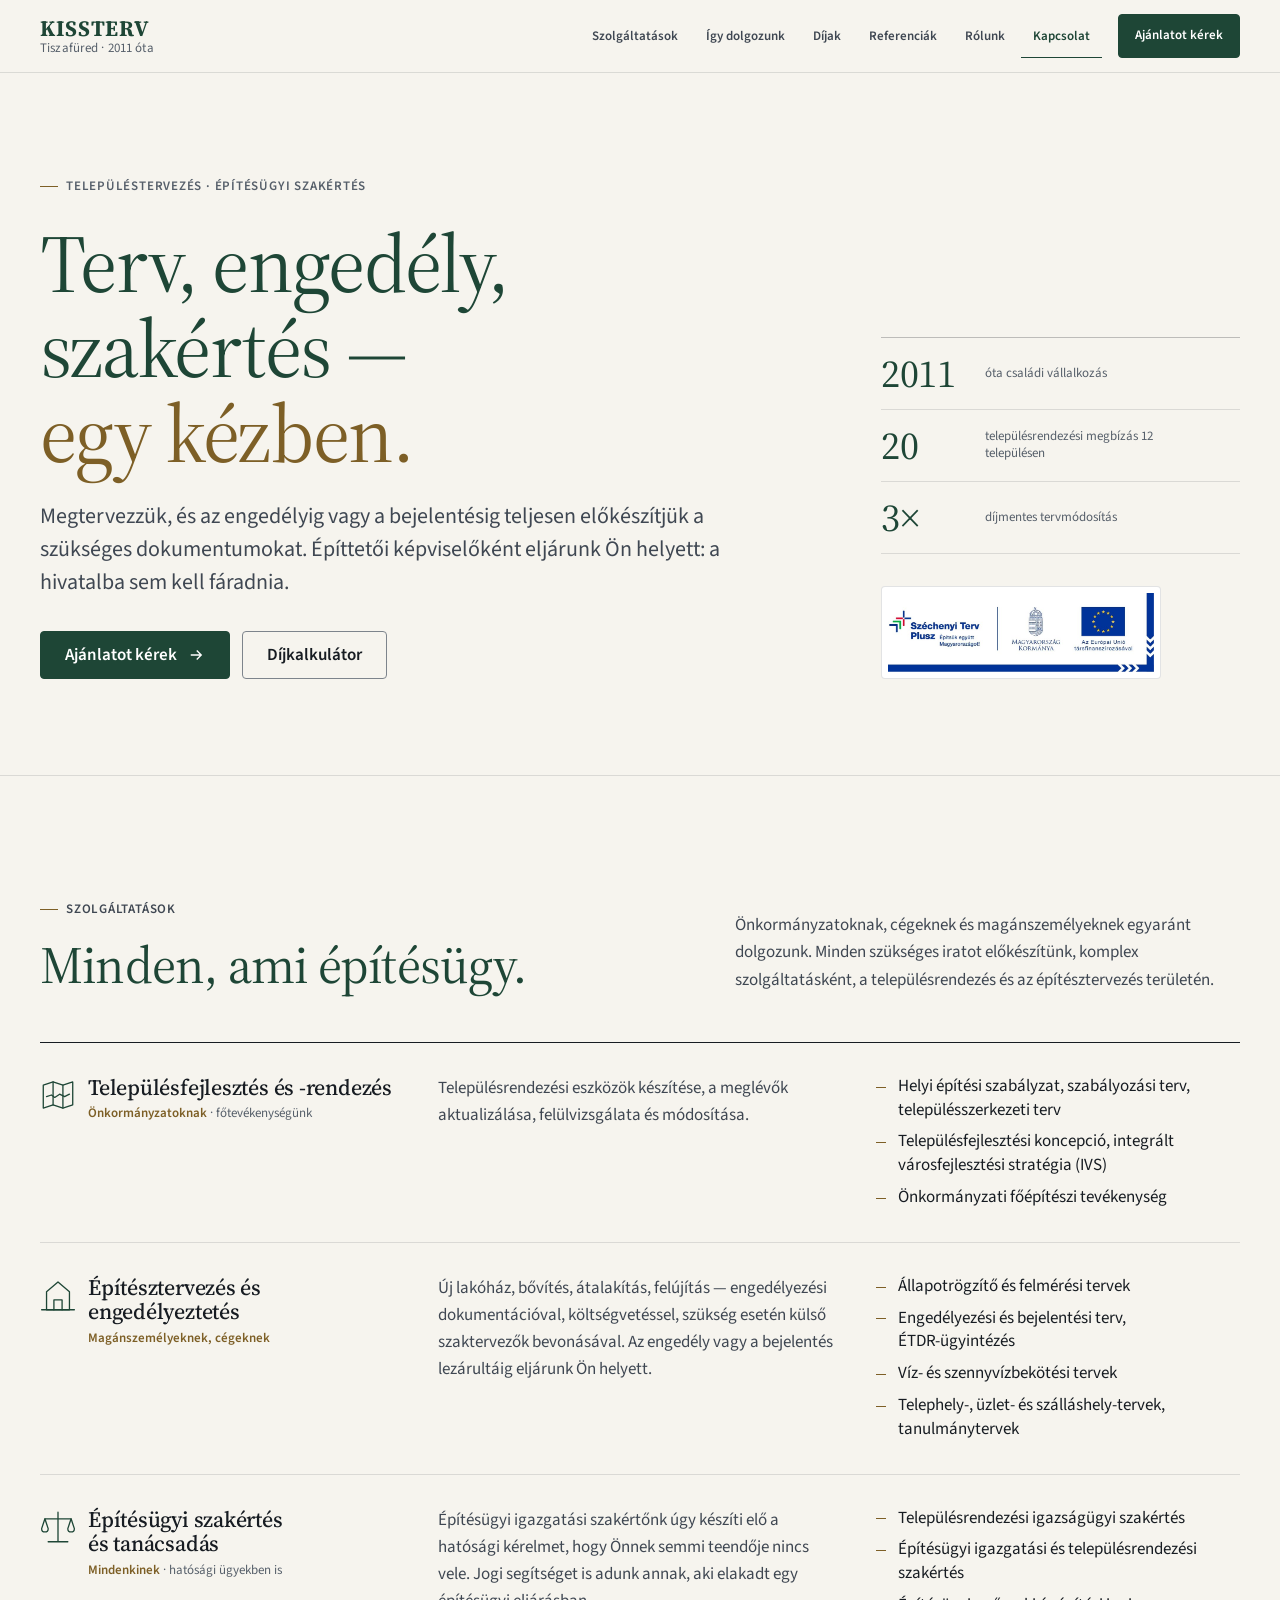
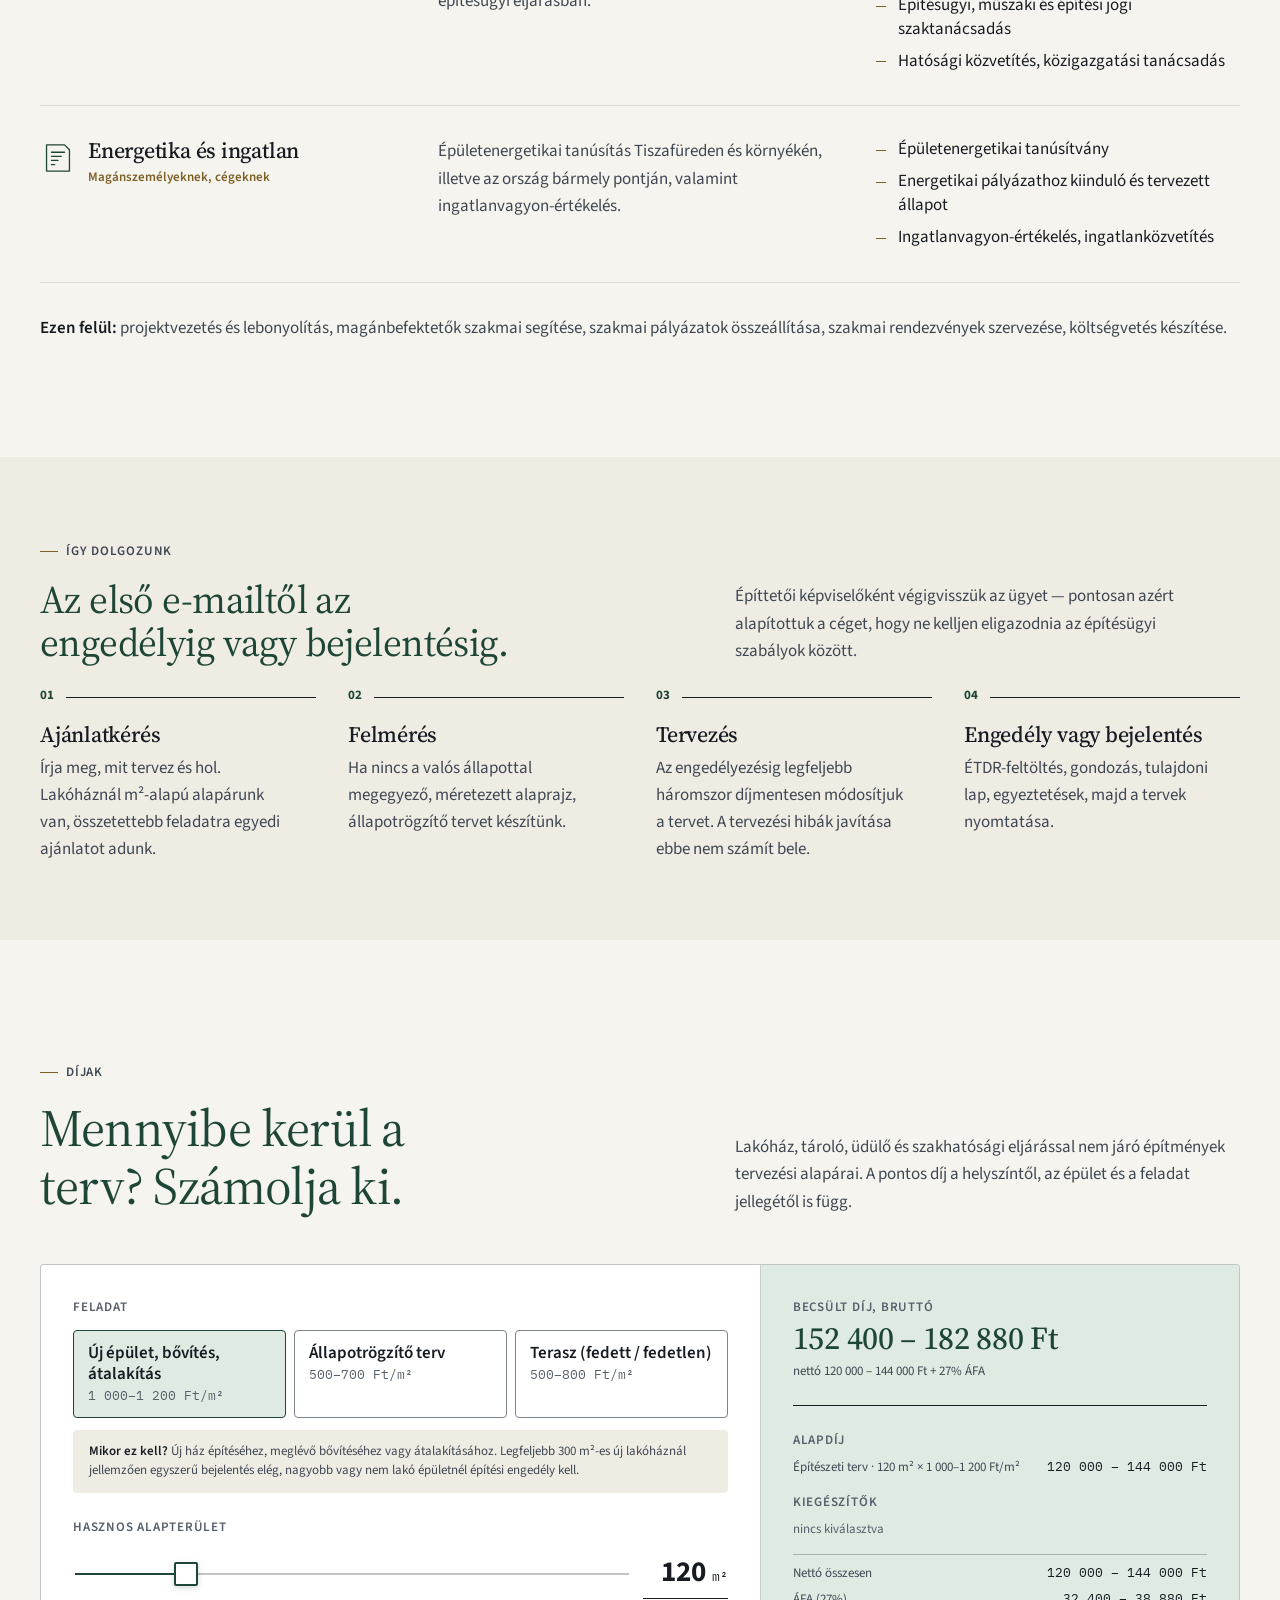
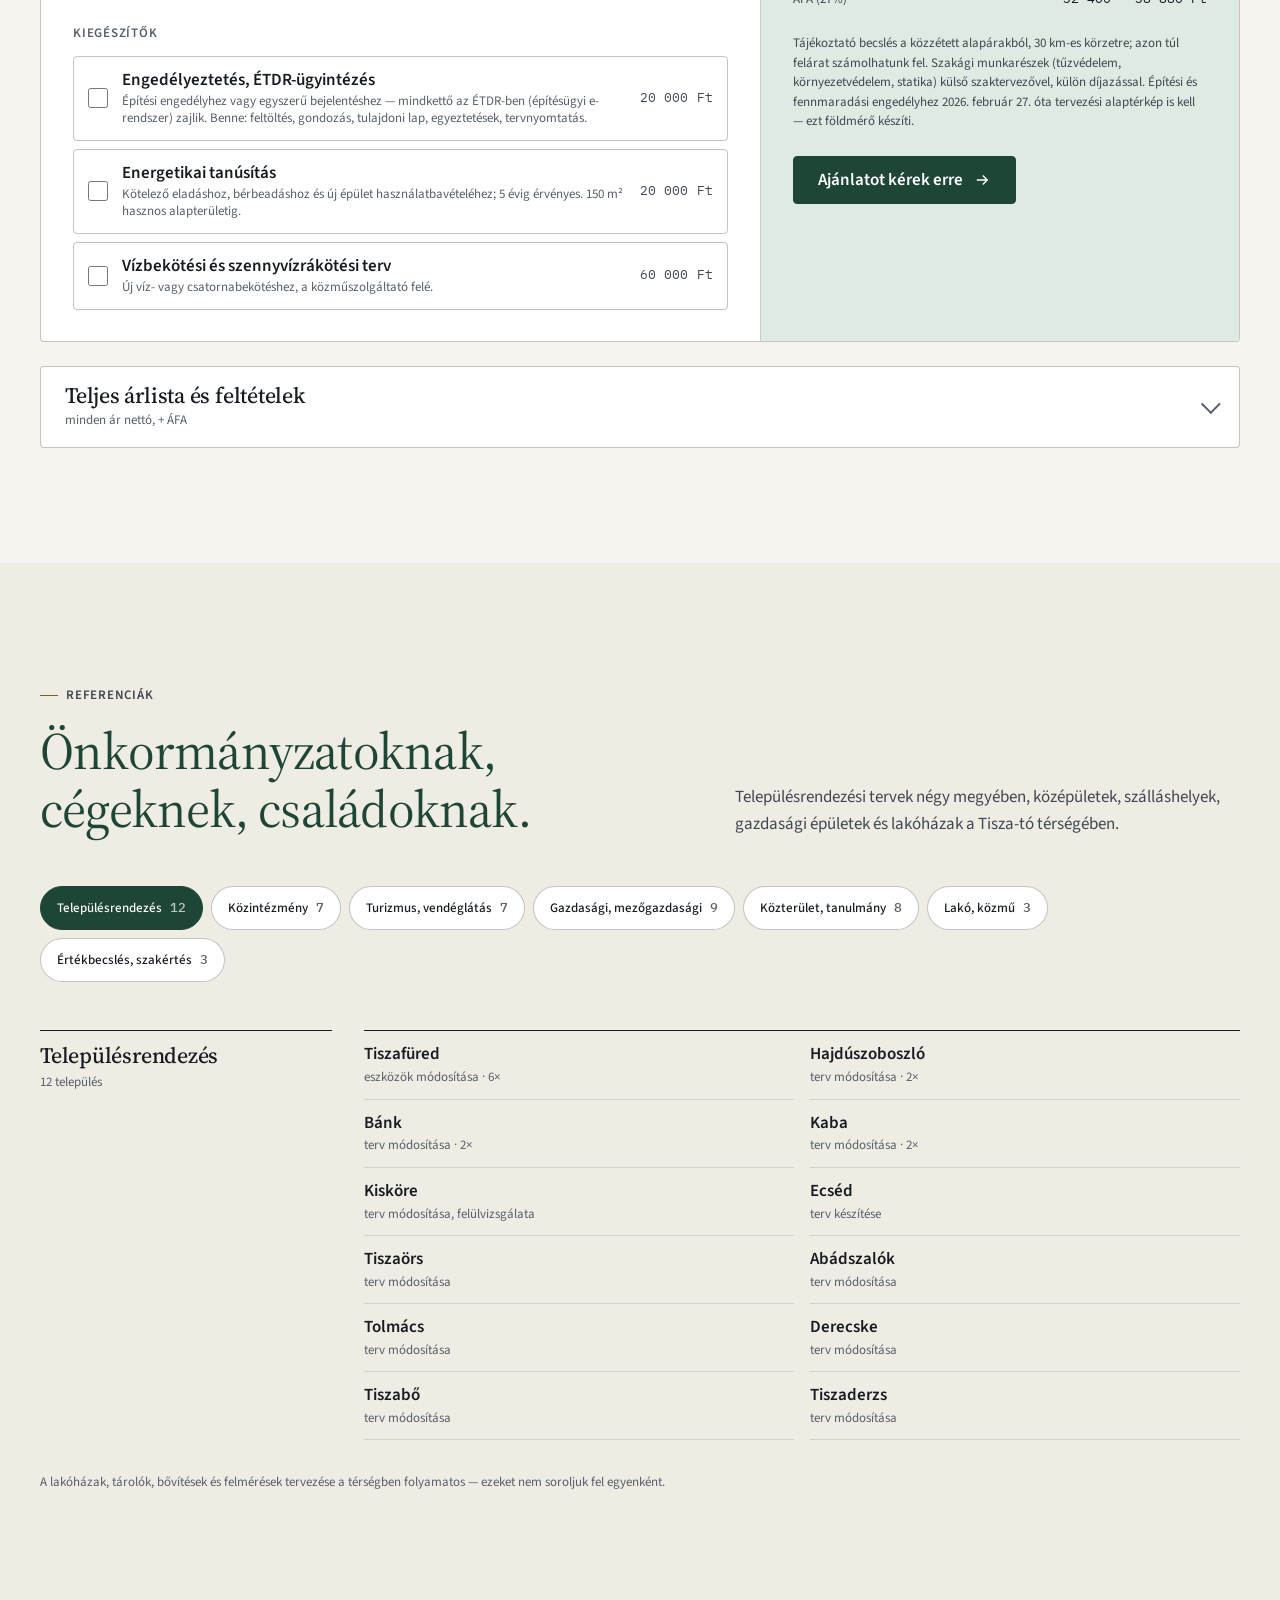
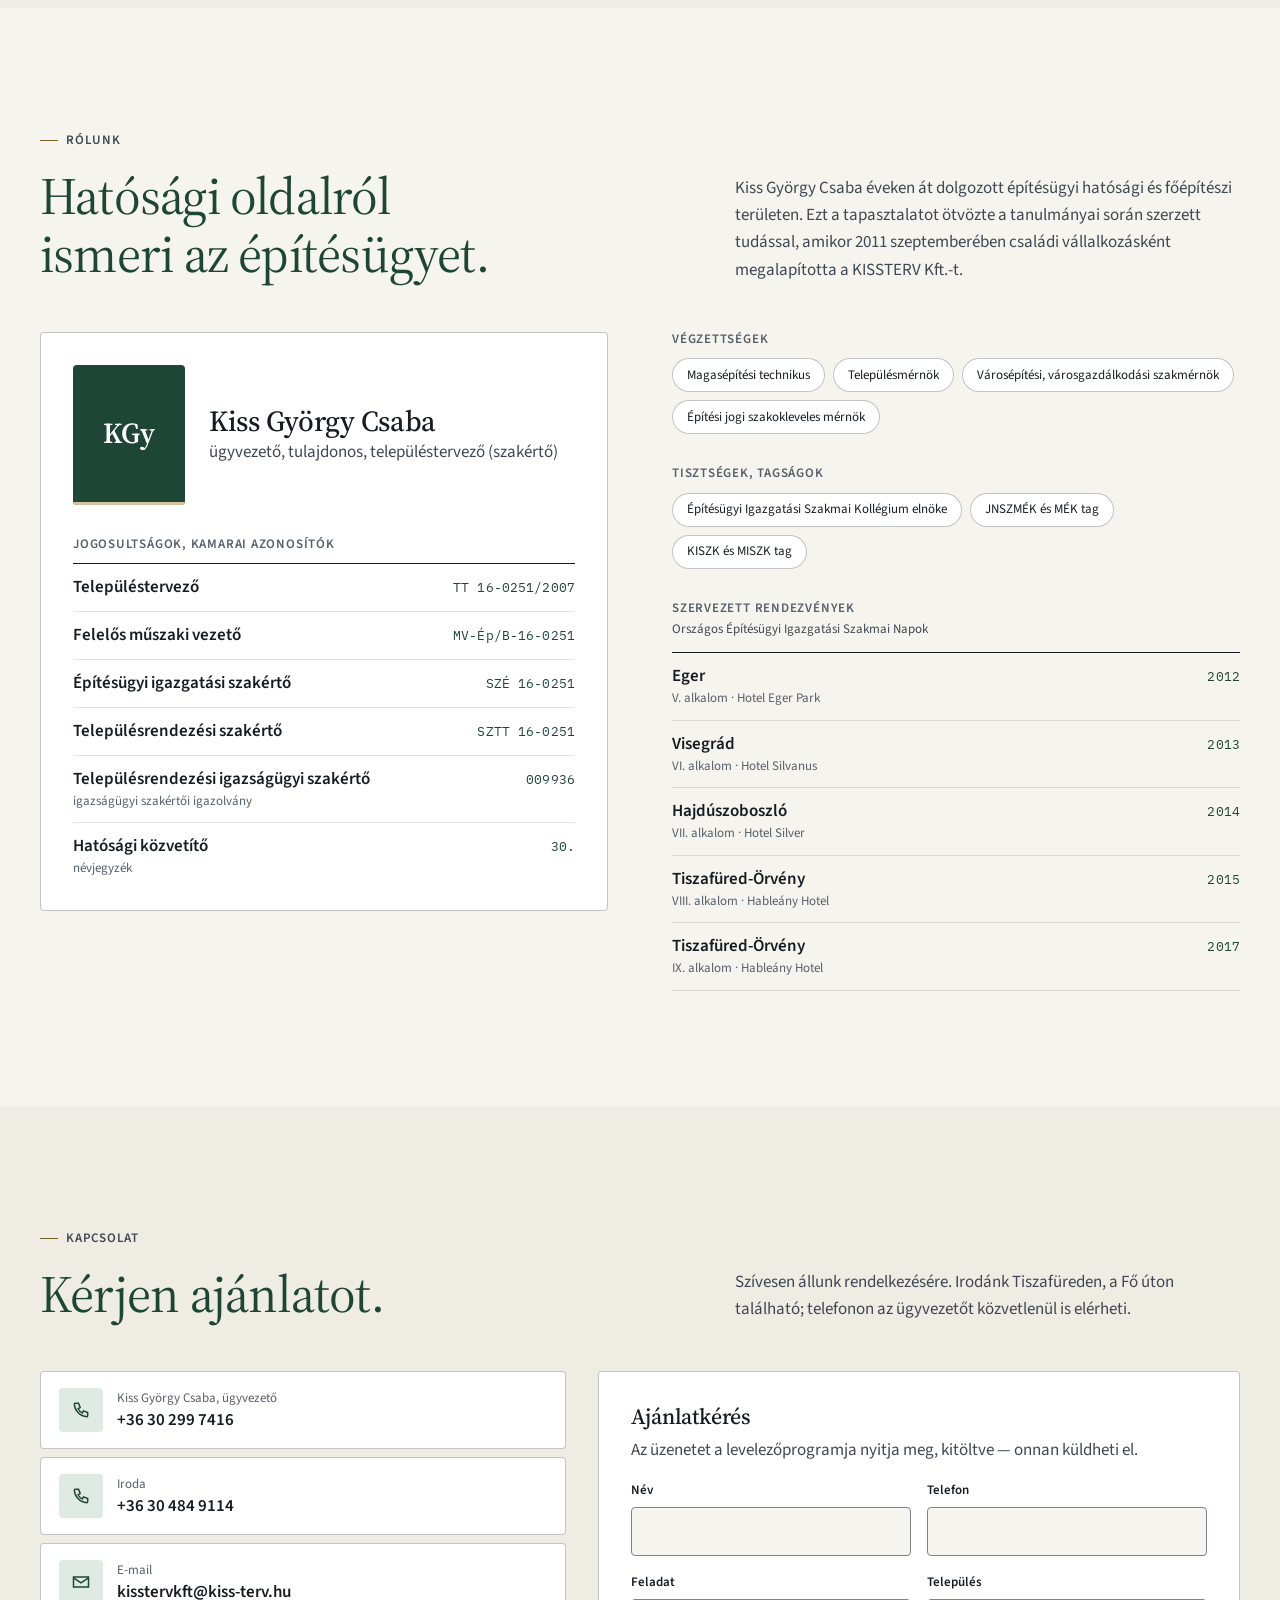
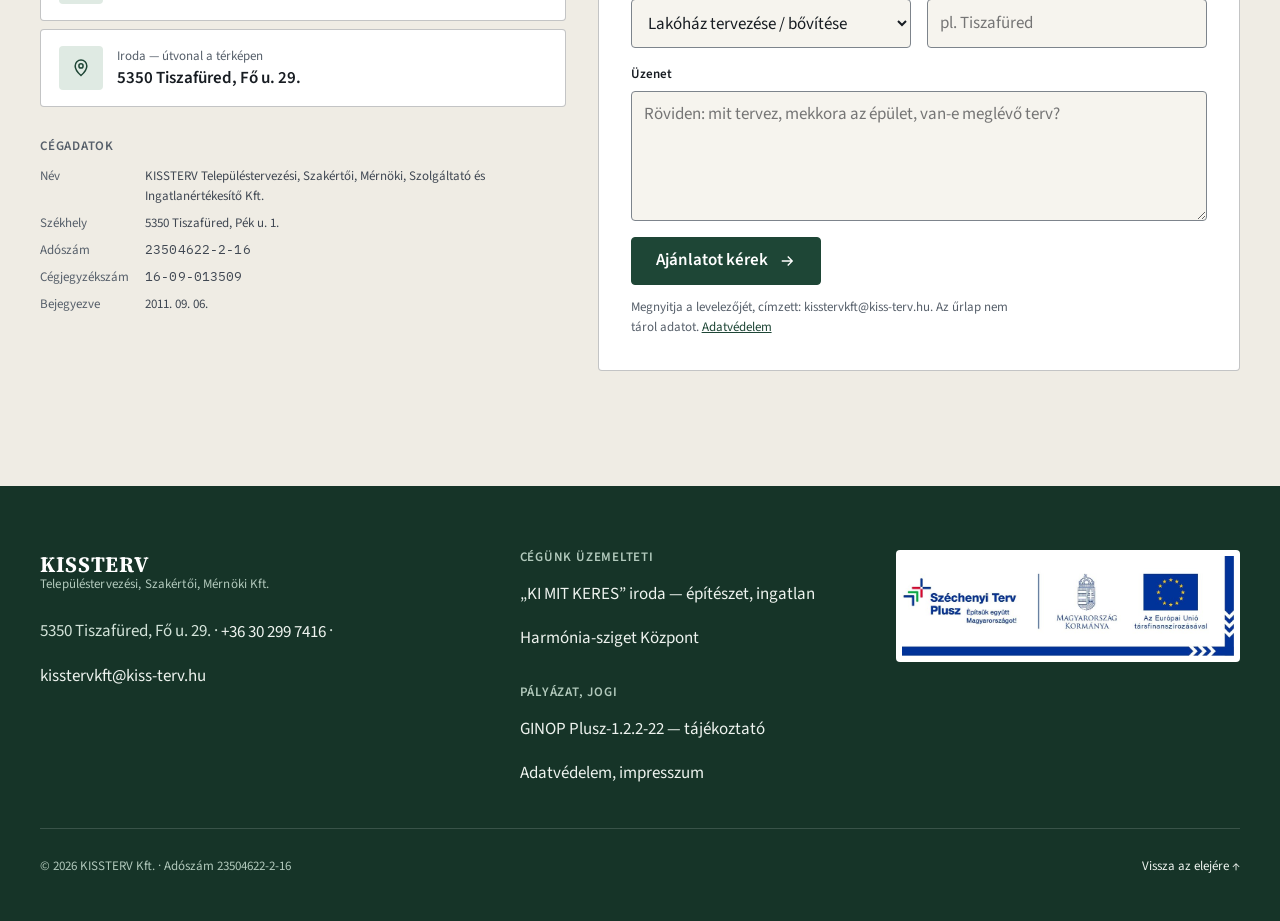
==== commit 53a7f14e: "Elegáns: világos fejléc és nyitókép, zöld tinta, mélyzöld lábléc Co-Authored-By: Claude Opus 5.5 <no" ====
--- a/index.html
+++ b/index.html
@@ -6,7 +6,7 @@
 <title>KISSTERV Kft. — Településtervezés, építésügyi szakértés, Tiszafüred</title>
 <meta name="description" content="Településrendezési tervek, építésztervezés, építésügyi szakértés és energetikai tanúsítás Tiszafüredről, 2011 óta. Ügyintézés az engedélyig vagy a bejelentésig — Önnek a hivatalba sem kell fáradnia.">
 <meta name="robots" content="noindex, nofollow">
-<meta name="theme-color" content="#1e4636">
+<meta name="theme-color" content="#f6f4ee">
 <link rel="icon" href="data:image/svg+xml,%3Csvg xmlns='http://www.w3.org/2000/svg' viewBox='0 0 32 32'%3E%3Crect width='32' height='32' rx='3' fill='%231e4636'/%3E%3Ctext x='16' y='23' font-family='Georgia' font-weight='700' font-size='20' fill='white' text-anchor='middle'%3EK%3C/text%3E%3C/svg%3E">
 <link rel="preload" href="assets/fonts/source-serif-4-400-700-latin.woff2" as="font" type="font/woff2" crossorigin>
 <link rel="stylesheet" href="assets/fonts.css">
--- a/assets/style.css
+++ b/assets/style.css
@@ -1,5 +1,6 @@
 /* KISSTERV Kft. — „szabályozási terv” arculat
-   „Szakvélemény” irány, ZÖLD téma (2026-10-11): meleg papír + grafit + fenyőzöld (fejléc, nyitókép) + sárgaréz (fő gombok, apró jelölések) + pergamen kiemelés a sötéten.
+   „Szakvélemény” irány, visszafogott zöld (2026-10-11): világos papír fejléc és nyitókép; a fenyőzöld TINTA (címek, logó)
+   és az egyetlen gombszín; sárgaréz csak a kiemelt szóban és hajszálvonalakban; sötét felület csak a lábléc.
    Betű: Source Serif 4 (címsor, talpas — szakértői, irodai hang) + Source Sans 3 (szöveg) + IBM Plex Mono (kódadat).
    Szándékosan NEM az építőipari oldalak Archivója (Paletta, Józsa, KERKO): a KISSTERV szellemi szolgáltató.
 
@@ -11,8 +12,8 @@
    - töréspontok: 560 · 860 · 1100 (min-width) */
 
 :root {
-  --paper: #f7f5f0;     /* meleg papír */
-  --paper-2: #eeebe4;
+  --paper: #f6f4ee;     /* meleg papír */
+  --paper-2: #efece4;
   --paper-3: #e6e2d9;
   --card: #ffffff;
   --ink: #171c22;       /* grafit — a papíron 15,8:1 */
@@ -31,16 +32,17 @@
   --main-2: #163428;
   --main-soft: #8fa9c4;
   --main-wash: #dfeae3;
-  --accent: #8a5f1a;    /* sötét sárgaréz: apró jelölések, kiemelt szó a papíron — 5,2:1 */
-  --accent-2: #704c14;
-  --btn: #c99a48;       /* sárgaréz gomb, grafit felirattal — 6,7:1 */
-  --btn-2: #b8893a;     /* gomb hover — 5,5:1 */
-  --btn-ink: #171c22;
+  --accent: #7d5f26;    /* sárgaréz: kiemelt szó, hajszálvonalak, apró jelölések a papíron — 5,1:1 */
+  --accent-2: #644c1e;
+  --btn: #1e4636;       /* az egyetlen gombszín: fenyőzöld, fehér felirat — 10,6:1 */
+  --btn-2: #163428;
+  --btn-ink: #ffffff;
   --red: #b5322a;
-  --on-ink: #e9ecf0;
-  --on-ink-2: #c9d3de;
-  --on-ink-3: #a9b6c4;
-  --line-ink: rgba(233, 236, 240, .16);
+  --deep: #163428;      /* mélyzöld: lábléc (a kékes grafit helyett) */
+  --on-ink: #eef3ef;    /* a mélyzöldön 12:1 */
+  --on-ink-2: #d3e2d9;  /* 10:1 */
+  --on-ink-3: #b2c9bc;  /* 7,7:1 */
+  --line-ink: rgba(238, 243, 239, .16);
   --sans: "Source Sans 3", system-ui, -apple-system, "Segoe UI", sans-serif;
   --display: "Source Serif 4", Georgia, "Times New Roman", serif;
   --mono: "IBM Plex Mono", ui-monospace, "Cascadia Mono", Consolas, monospace;
@@ -82,13 +84,13 @@
 em, i, cite, address { font-style: normal; }
 img, svg { display: block; max-width: 100%; }
 a { color: inherit; }
-h1, h2, h3, h4 { margin: 0; font-family: var(--display); line-height: 1.12; letter-spacing: -.01em; font-weight: 600; text-wrap: balance; }
+h1, h2, h3, h4 { margin: 0; font-family: var(--display); line-height: 1.12; letter-spacing: -.01em; font-weight: 500; text-wrap: balance; }
 p { margin: 0; text-wrap: pretty; }
 ul, ol { margin: 0; padding: 0; list-style: none; }
 figure { margin: 0; }
 button, input, select, textarea { font: inherit; color: inherit; }
 :focus-visible { outline: 2px solid var(--focus, var(--main)); outline-offset: 3px; border-radius: 2px; }
-.hdr, .hero, .ftr, .sec--ink { --focus: var(--brand-hi); } /* a tintakék gyűrű a sötét felületen láthatatlan */
+.ftr, .sec--ink { --focus: var(--brand-hi); } /* a tintakék gyűrű a sötét felületen láthatatlan */
 ::selection { background: var(--main); color: #fff; }
 
 .wrap { width: 100%; max-width: calc(var(--wrap) + 2 * var(--gut)); margin: 0 auto; padding: 0 var(--gut); }
@@ -100,14 +102,14 @@
 
 /* címke: a szekciók és blokkok jelölője — sans, nem mono */
 .label { display: inline-flex; align-items: center; gap: var(--s-2); font-size: var(--fs-0); font-weight: 600; letter-spacing: .06em; text-transform: uppercase; color: var(--ink-3); }
-.label::before { content: ""; width: 8px; height: 8px; background: var(--accent); flex: none; }
+.label::before { content: ""; width: 18px; height: 1px; background: var(--accent); flex: none; } /* hajszálvonal, nem kocka */
 .label b { font-weight: 600; color: var(--main); }
 
 /* ---------- gombok ---------- */
 .btn {
   display: inline-flex; align-items: center; justify-content: center; gap: .6em;
   min-height: 48px; padding: 0 var(--s-5);
-  border: 1.5px solid var(--ink); border-radius: var(--r);
+  border: 1px solid var(--ink); border-radius: var(--r);
   background: var(--ink); color: var(--paper);
   font-weight: 600; font-size: var(--fs-1); line-height: 1.2; text-decoration: none; cursor: pointer;
   transition: background .2s, color .2s, border-color .2s, transform .2s var(--ease);
@@ -123,31 +125,30 @@
 .btn svg { width: 18px; height: 18px; flex: none; }
 
 /* ---------- fejléc ---------- */
-.hdr { position: sticky; top: 0; z-index: 50; background: var(--brand); color: var(--on-brand); border-bottom: 1px solid transparent; transition: border-color .25s; }
-.hdr.is-stuck { border-bottom-color: var(--line-brand); }
-.hdr .brand__sub { color: var(--on-brand-3); }
-.hdr .btn--ghost { color: var(--on-brand); border-color: rgba(255,255,255,.5); }
-.hdr .btn--ghost:hover { background: var(--on-brand); color: var(--brand); border-color: var(--on-brand); }
+.hdr { position: sticky; top: 0; z-index: 50; background: rgba(246, 244, 238, .96); color: var(--ink); border-bottom: 1px solid var(--line); transition: border-color .25s; }
+.hdr.is-stuck { border-bottom-color: var(--line-2); }
+.hdr .brand__name { color: var(--main); }
+.hdr .brand__sub { color: var(--ink-3); }
 .hdr__in { display: flex; align-items: center; gap: var(--s-5); height: 72px; }
 .brand { display: flex; align-items: center; gap: var(--s-3); text-decoration: none; flex: none; min-height: var(--tap); }
 .brand__txt { display: flex; flex-direction: column; line-height: 1.05; }
 .brand__name { font-family: var(--display); font-weight: 700; font-size: var(--fs-2); line-height: 1; letter-spacing: .04em; }
 .brand__sub { font-size: var(--fs-0); color: var(--ink-3); margin-top: 3px; letter-spacing: .01em; }
 
-.burger { margin-left: auto; width: var(--tap); height: var(--tap); border: 1.5px solid rgba(255,255,255,.35); border-radius: var(--r); background: transparent; cursor: pointer; }
-.burger span { display: block; width: 20px; height: 1.5px; background: var(--on-brand); margin: 5px auto; transition: transform .25s var(--ease), opacity .2s; }
+.burger { margin-left: auto; width: var(--tap); height: var(--tap); border: 1px solid var(--line-2); border-radius: var(--r); background: transparent; cursor: pointer; }
+.burger span { display: block; width: 20px; height: 1.5px; background: var(--ink); margin: 5px auto; transition: transform .25s var(--ease), opacity .2s; }
 .burger[aria-expanded="true"] span:nth-child(1) { transform: translateY(6.5px) rotate(45deg); }
 .burger[aria-expanded="true"] span:nth-child(2) { opacity: 0; }
 .burger[aria-expanded="true"] span:nth-child(3) { transform: translateY(-6.5px) rotate(-45deg); }
 
 .nav {
   position: fixed; inset: 72px 0 auto 0; display: flex; flex-direction: column;
-  background: var(--brand); border-bottom: 1px solid var(--line-brand); padding: var(--s-2) var(--gut) var(--s-5);
+  background: var(--paper); border-bottom: 1px solid var(--line-2); padding: var(--s-2) var(--gut) var(--s-5);
   transform: translateY(-8px); opacity: 0; visibility: hidden; transition: opacity .2s, transform .25s var(--ease), visibility .2s;
 }
 .nav.is-open { opacity: 1; transform: none; visibility: visible; }
-.nav a:not(.btn) { display: flex; align-items: center; min-height: 52px; padding: 0 var(--s-1); border-bottom: 1px solid var(--line-brand); text-decoration: none; font-weight: 500; font-size: var(--fs-1); color: var(--on-brand-2); }
-.nav a[aria-current="true"] { color: var(--brand-hi); }
+.nav a:not(.btn) { display: flex; align-items: center; min-height: 52px; padding: 0 var(--s-1); border-bottom: 1px solid var(--line); text-decoration: none; font-weight: 500; font-size: var(--fs-1); color: var(--ink-2); }
+.nav a[aria-current="true"] { color: var(--main); }
 .nav .btn { margin-top: var(--s-4); background: var(--btn); color: var(--btn-ink); border-color: var(--btn); }
 .nav .btn:hover { background: var(--btn-2); border-color: var(--btn-2); color: var(--btn-ink); }
 
@@ -155,29 +156,27 @@
   .burger { display: none; }
   .nav { position: static; flex-direction: row; align-items: center; gap: var(--s-1); margin-left: auto; padding: 0; border: 0; background: none; opacity: 1; visibility: visible; transform: none; }
   .nav a:not(.btn) { min-height: var(--tap); padding: 0 var(--s-3); border: 0; border-radius: var(--r); font-size: var(--fs-0); font-weight: 600; transition: color .2s, background .2s; }
-  .nav a:not(.btn):hover { color: var(--on-brand); background: rgba(255,255,255,.08); }
-  .nav a[aria-current="true"] { color: var(--on-brand); box-shadow: inset 0 -2px 0 var(--brand-hi); border-radius: 0; }
+  .nav a:not(.btn):hover { color: var(--ink); background: rgba(23, 28, 34, .05); }
+  .nav a[aria-current="true"] { color: var(--main); box-shadow: inset 0 -1px 0 var(--main); border-radius: 0; }
   .nav .btn { margin: 0 0 0 var(--s-3); min-height: var(--tap); padding: 0 var(--s-4); font-size: var(--fs-0); }
 }
 
 /* ---------- hero ---------- */
-.hero { padding: var(--s-6) 0 var(--s-8); overflow: hidden; background: var(--brand); color: var(--on-brand); }
-.hero .label { color: var(--on-brand-3); }
-.hero .label::before { background: var(--brand-hi); }
+.hero { padding: var(--s-6) 0 var(--s-8); overflow: hidden; background: var(--paper); color: var(--ink); border-bottom: 1px solid var(--line); }
 .hero__grid { display: grid; gap: var(--s-7); align-items: center; }
-.hero h1 { font-size: var(--fs-6); font-weight: 600; letter-spacing: -.015em; line-height: 1.04; margin: var(--s-5) 0; }
-.hero h1 .u { color: var(--brand-hi); }
-.hero__lead { font-size: var(--fs-1); color: var(--on-brand-2); max-width: 34em; }
+.hero h1 { font-size: var(--fs-6); font-weight: 400; color: var(--main); letter-spacing: -.02em; line-height: 1.04; margin: var(--s-5) 0; }
+.hero h1 .u { color: var(--accent); }
+.hero__lead { font-size: var(--fs-1); color: var(--ink-2); max-width: 34em; }
 .hero__cta .btn { background: var(--btn); color: var(--btn-ink); border-color: var(--btn); }
 .hero__cta .btn:hover { background: var(--btn-2); border-color: var(--btn-2); }
-.hero__cta .btn--ghost { background: transparent; color: var(--on-brand); border-color: rgba(255,255,255,.5); }
-.hero__cta .btn--ghost:hover { background: var(--on-brand); color: var(--brand); border-color: var(--on-brand); }
+.hero__cta .btn--ghost { background: transparent; color: var(--ink); border-color: var(--line-3); }
+.hero__cta .btn--ghost:hover { background: var(--ink); color: var(--paper); border-color: var(--ink); }
 .hero__cta { display: flex; flex-wrap: wrap; gap: var(--s-3); margin-top: var(--s-6); }
 .hero__side { display: grid; gap: var(--s-6); align-content: start; }
-.hero__facts { display: grid; grid-template-columns: repeat(3, minmax(0, 1fr)); gap: 0 var(--s-5); margin: 0; border-top: 1px solid var(--line-brand); }
-.hero__facts > div { padding: var(--s-4) 0; border-bottom: 1px solid var(--line-brand); }
-.hero__facts dt { font-family: var(--display); font-size: var(--fs-4); font-weight: 600; letter-spacing: -.01em; line-height: 1; font-variant-numeric: tabular-nums; color: var(--on-brand); }
-.hero__facts dd { margin: var(--s-2) 0 0; font-size: var(--fs-0); color: var(--on-brand-3); line-height: 1.35; max-width: 16em; }
+.hero__facts { display: grid; grid-template-columns: repeat(3, minmax(0, 1fr)); gap: 0 var(--s-5); margin: 0; border-top: 1px solid var(--line-2); }
+.hero__facts > div { padding: var(--s-4) 0; border-bottom: 1px solid var(--line); }
+.hero__facts dt { font-family: var(--display); font-size: var(--fs-4); font-weight: 400; letter-spacing: -.01em; line-height: 1; font-variant-numeric: tabular-nums; color: var(--main); }
+.hero__facts dd { margin: var(--s-2) 0 0; font-size: var(--fs-0); color: var(--ink-3); line-height: 1.35; max-width: 16em; }
 .hero__side .infoblokk--hero { margin-top: 0; }
 
 @keyframes fade { to { opacity: 1; } }
@@ -197,9 +196,9 @@
 .sec--line { border-top: 0; }
 .sec--tight { padding: var(--sec-tight) 0; }
 .sec--alt { background: var(--paper-2); }
-.sec--ink { background: var(--ink); color: var(--on-ink); }
+.sec--ink { background: var(--deep); color: var(--on-ink); }
 .sec__head { display: grid; gap: var(--s-4); margin-bottom: var(--s-7); }
-.sec__head h2 { font-size: var(--fs-5); font-weight: 600; letter-spacing: -.015em; margin-top: var(--s-4); }
+.sec__head h2 { font-size: var(--fs-5); font-weight: 400; color: var(--main); letter-spacing: -.015em; margin-top: var(--s-4); }
 .sec__head p { color: var(--ink-2); max-width: 36em; }
 .sec--ink .sec__head p { color: var(--on-ink-2); }
 .sec--ink .label { color: var(--on-ink-3); }
@@ -296,7 +295,7 @@
 
 .calc__out { background: var(--main-wash); color: var(--ink); border-top: 1px solid var(--line); border-radius: 0 0 var(--r) var(--r); padding: clamp(var(--s-5), 3vw, var(--s-6)); }
 .calc__sticky { display: grid; gap: var(--s-5); }
-.calc__big { font-family: var(--display); font-size: var(--fs-5); font-weight: 600; letter-spacing: -.01em; font-variant-numeric: tabular-nums; line-height: 1.1; color: var(--main); }
+.calc__big { font-family: var(--display); font-size: var(--fs-5); font-weight: 500; letter-spacing: -.01em; font-variant-numeric: tabular-nums; line-height: 1.1; color: var(--main); }
 .calc__bill { display: grid; gap: 6px; font-size: var(--fs-0); color: var(--ink-2); }
 .calc__bill > div { display: flex; justify-content: space-between; align-items: baseline; gap: var(--s-3); }
 .calc__bill > div > span:nth-child(2) { font-family: var(--mono); white-space: nowrap; color: var(--ink); }
@@ -346,7 +345,7 @@
 .no-js .filter { display: none; }
 .chip { min-height: var(--tap); padding: var(--s-1) var(--s-4); border-radius: 999px; border: 1px solid var(--line-2); background: var(--card); cursor: pointer; font-size: var(--fs-0); font-weight: 500; transition: background .2s, color .2s, border-color .2s; display: inline-flex; align-items: center; gap: var(--s-2); flex: none; scroll-snap-align: start; }
 .chip:hover { border-color: var(--ink); }
-.chip[aria-pressed="true"] { background: var(--ink); color: var(--paper); border-color: var(--ink); }
+.chip[aria-pressed="true"] { background: var(--main); color: #fff; border-color: var(--main); }
 .chip .n { font-family: var(--mono); font-size: var(--fs-0); opacity: .7; }
 
 .refs { display: grid; gap: var(--s-7); }
@@ -434,7 +433,7 @@
 @media (min-width: 1100px) { .contact { grid-template-columns: minmax(0, .9fr) minmax(0, 1.1fr); } }
 
 /* ---------- lábléc ---------- */
-.ftr { background: var(--ink); color: var(--on-ink-2); padding: var(--s-8) 0 var(--s-6); }
+.ftr { background: var(--deep); color: var(--on-ink-2); padding: var(--s-8) 0 var(--s-6); }
 .ftr__grid { display: grid; gap: var(--s-6); padding-bottom: var(--s-6); border-bottom: 1px solid var(--line-ink); }
 .ftr .brand__name { color: #fff; }
 .ftr .brand__sub { color: var(--on-ink-3); }
@@ -454,7 +453,7 @@
 /* ---------- Széchenyi Terv Plusz infoblokk (fehér háttér kötelező) ---------- */
 .infoblokk { display: block; background: #fff; border-radius: var(--r); padding: 6px; width: 100%; max-width: 360px; }
 .infoblokk img { width: 100%; height: auto; }
-.infoblokk--hero { max-width: 280px; }
+.infoblokk--hero { max-width: 280px; border: 1px solid var(--line); }
 
 /* ---------- mobil akciósáv (alsó) ---------- */
 .abar { position: fixed; left: 0; right: 0; bottom: 0; z-index: 45; background: var(--paper); border-top: 1px solid var(--line-2); padding: var(--s-2) var(--gut) calc(var(--s-2) + env(safe-area-inset-bottom)); display: grid; grid-template-columns: 1fr 1fr; gap: var(--s-2); transform: translateY(110%); transition: transform .3s var(--ease); box-shadow: 0 -10px 30px -20px rgba(22,52,40,.4); }
@@ -483,7 +482,7 @@
 /* ---------- aloldalak (pályázat, adatvédelem) ---------- */
 .doc { padding: clamp(var(--s-6), 6vw, var(--s-8)) 0 clamp(var(--s-8), 8vw, var(--s-9)); }
 .doc__in { max-width: 820px; }
-.doc h1 { font-size: var(--fs-5); font-weight: 600; letter-spacing: -.015em; margin: var(--s-4) 0 var(--s-6); }
+.doc h1 { font-size: var(--fs-5); font-weight: 400; color: var(--main); letter-spacing: -.015em; margin: var(--s-4) 0 var(--s-6); }
 .doc dl { margin: 0 0 var(--s-6); border-top: 1.5px solid var(--ink); }
 .doc dl > div { display: grid; gap: 6px var(--s-5); padding: var(--s-4) 0; border-bottom: 1px solid var(--line); }
 .doc dt { font-size: var(--fs-0); font-weight: 600; color: var(--ink-3); padding-top: 3px; }
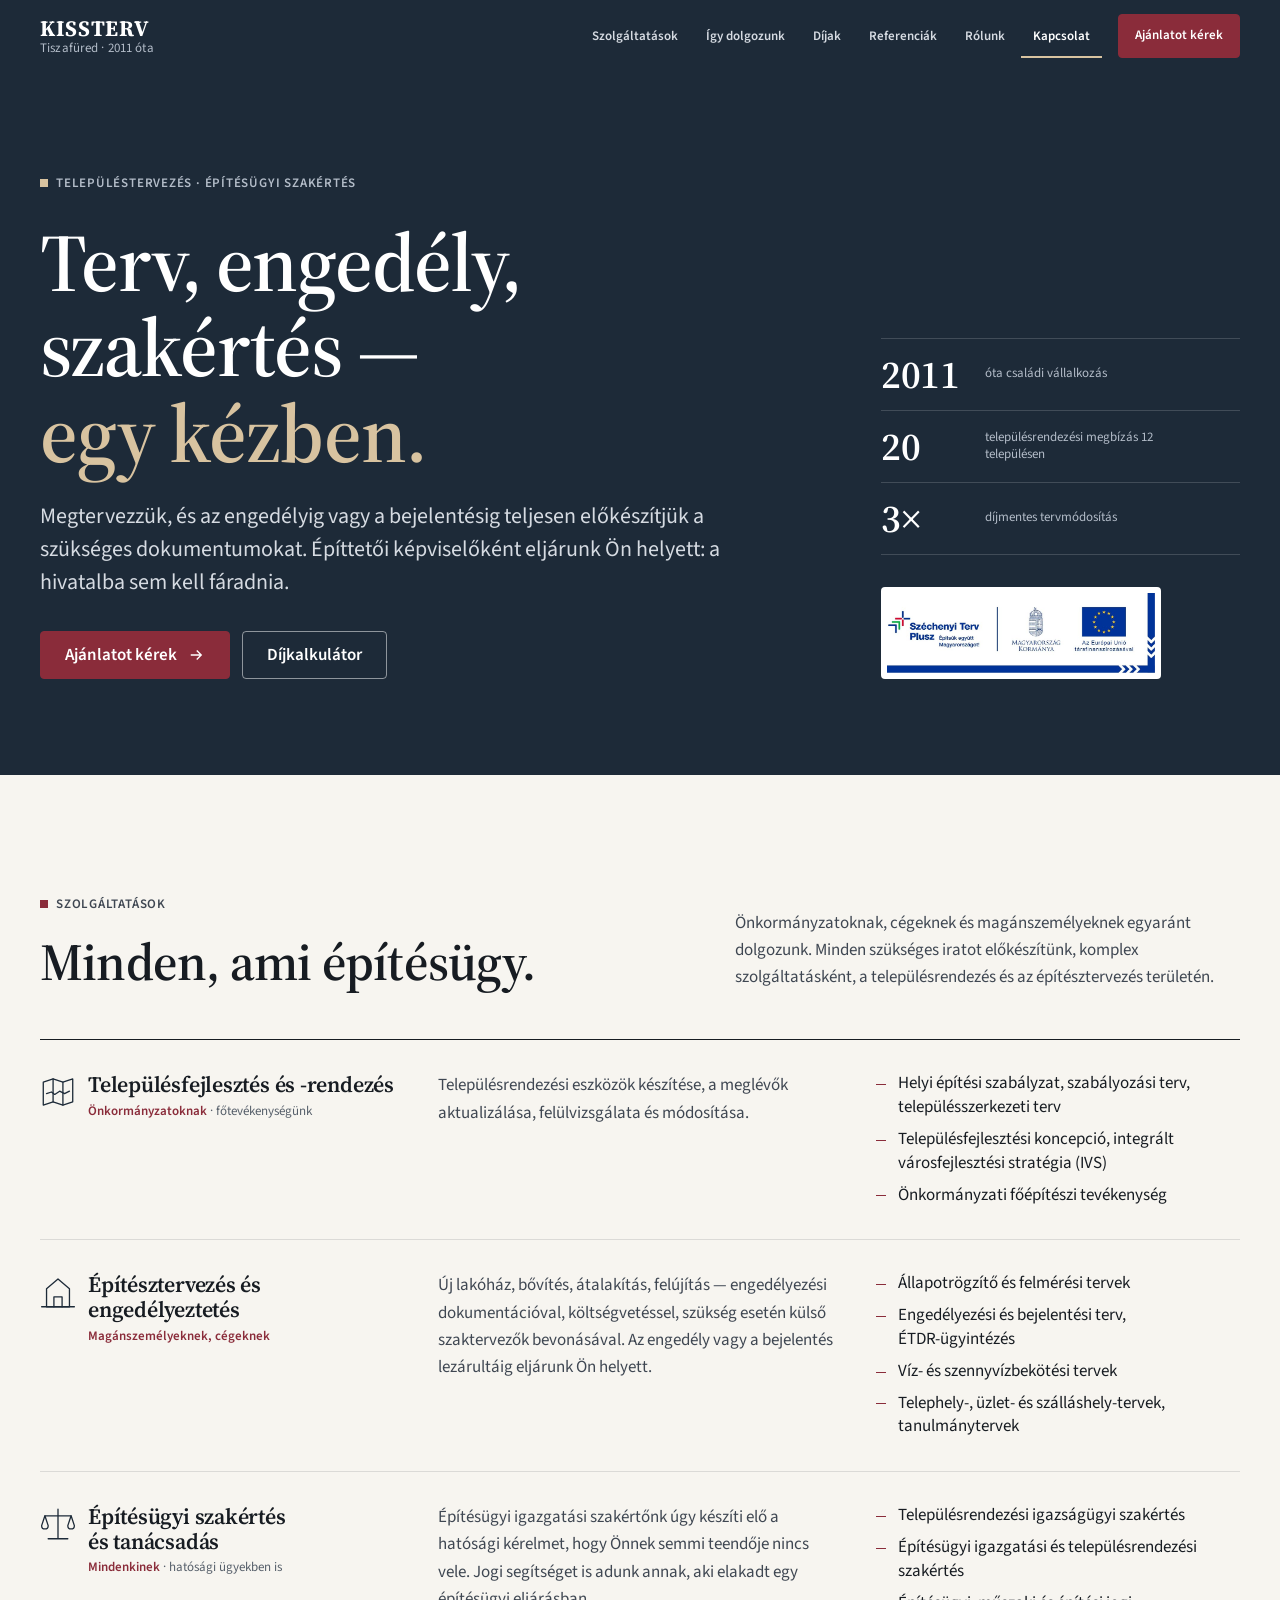
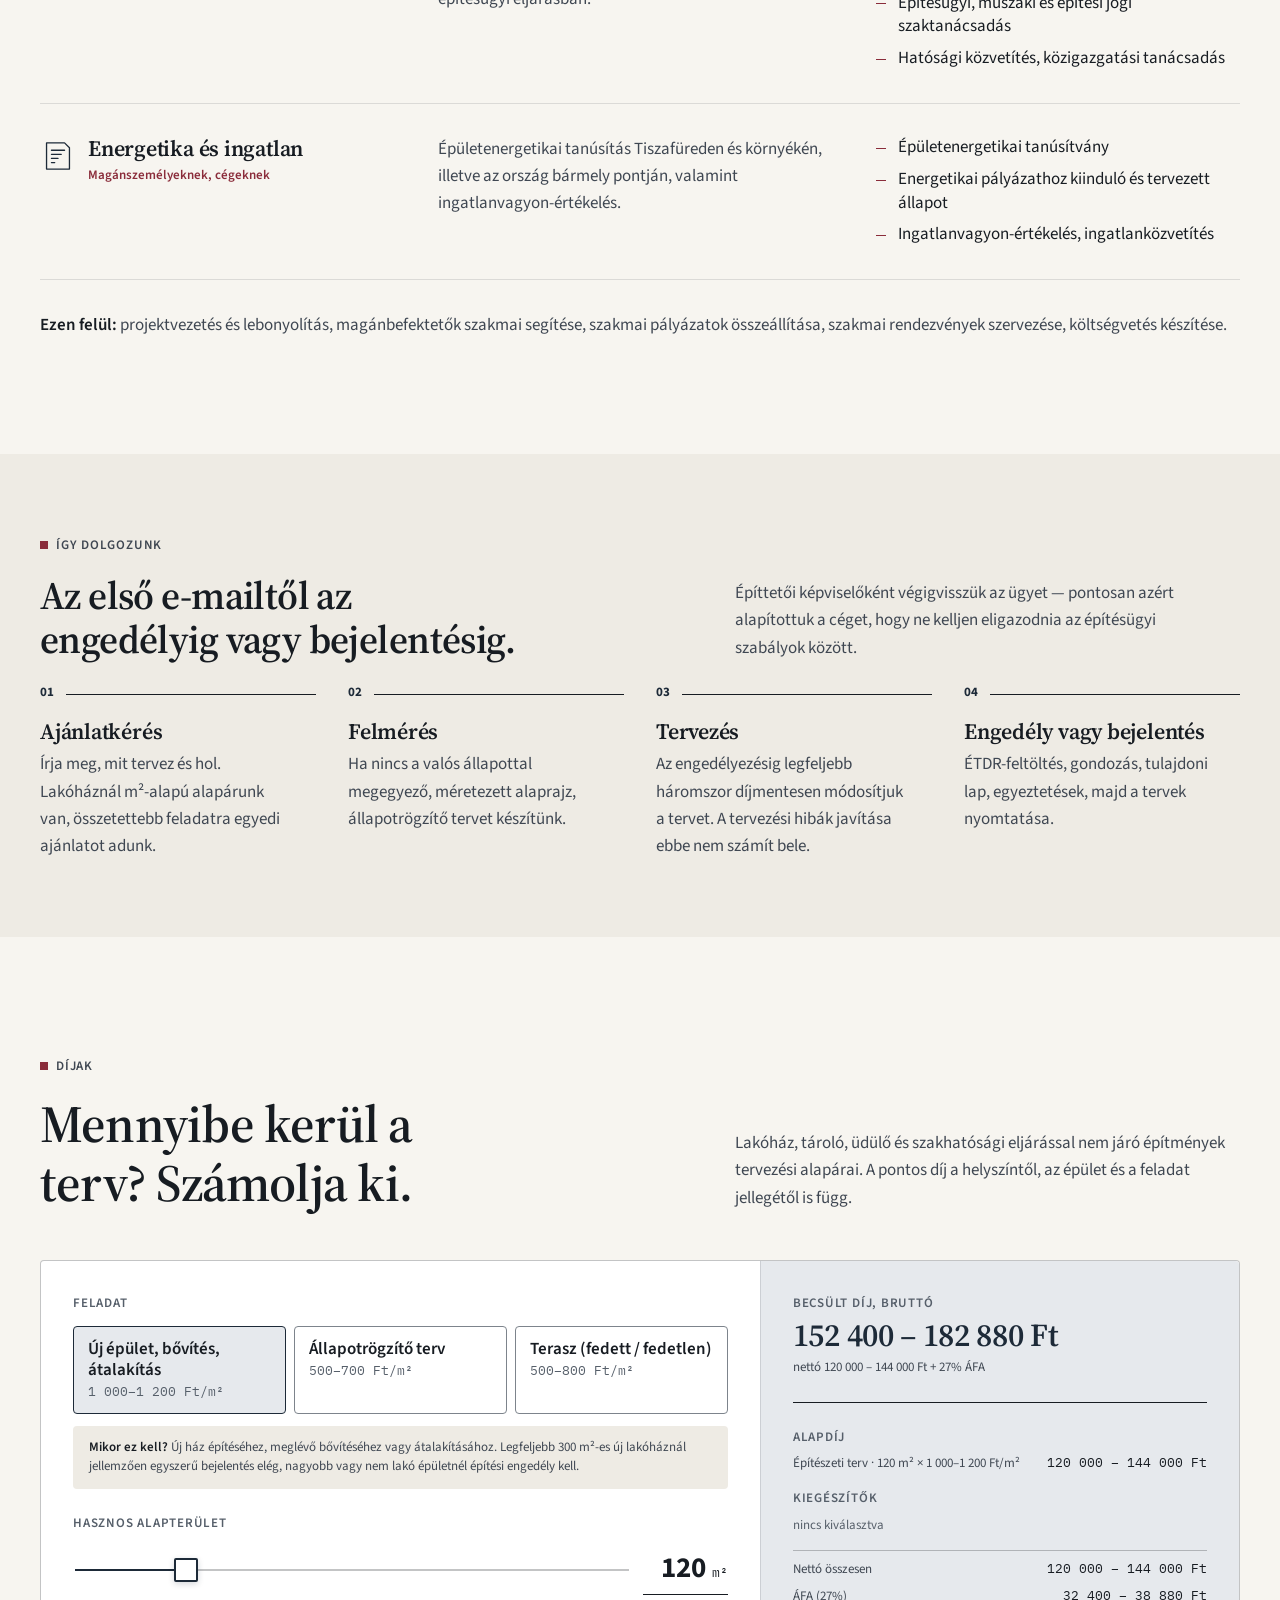
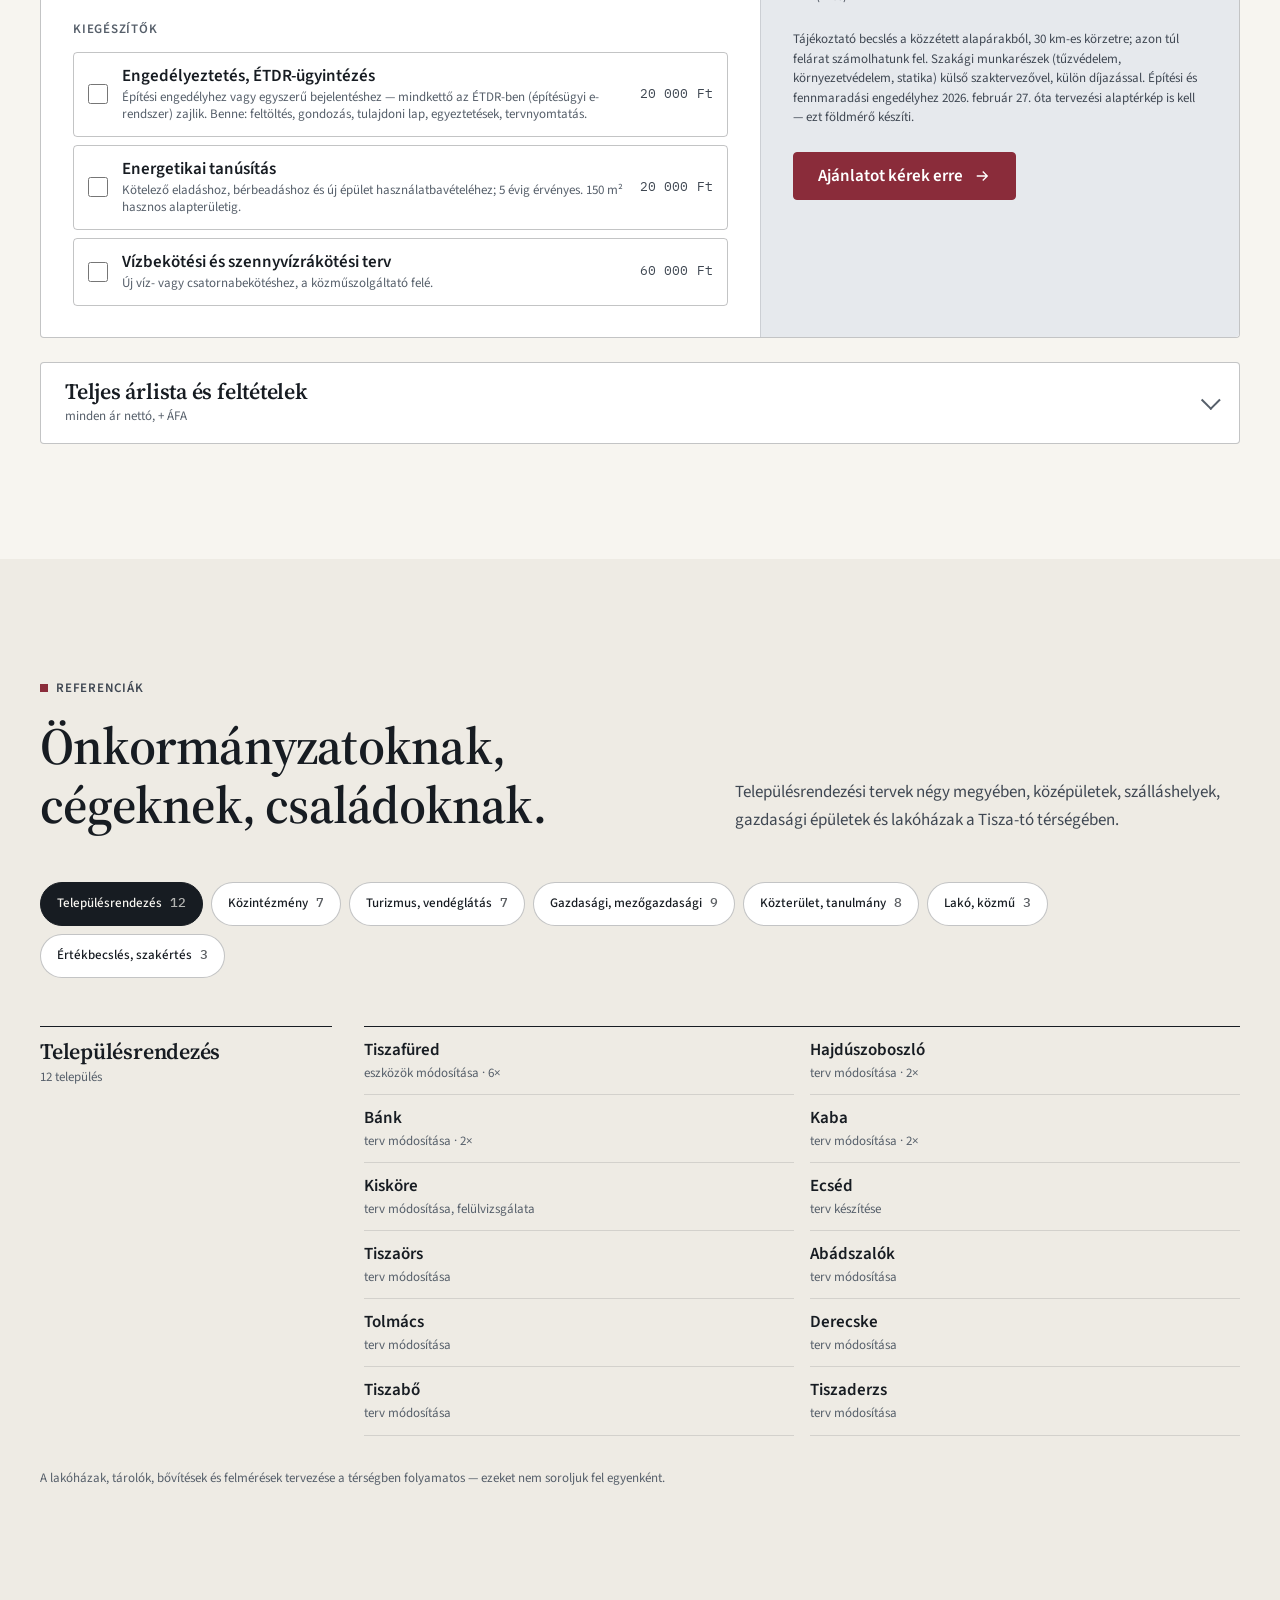
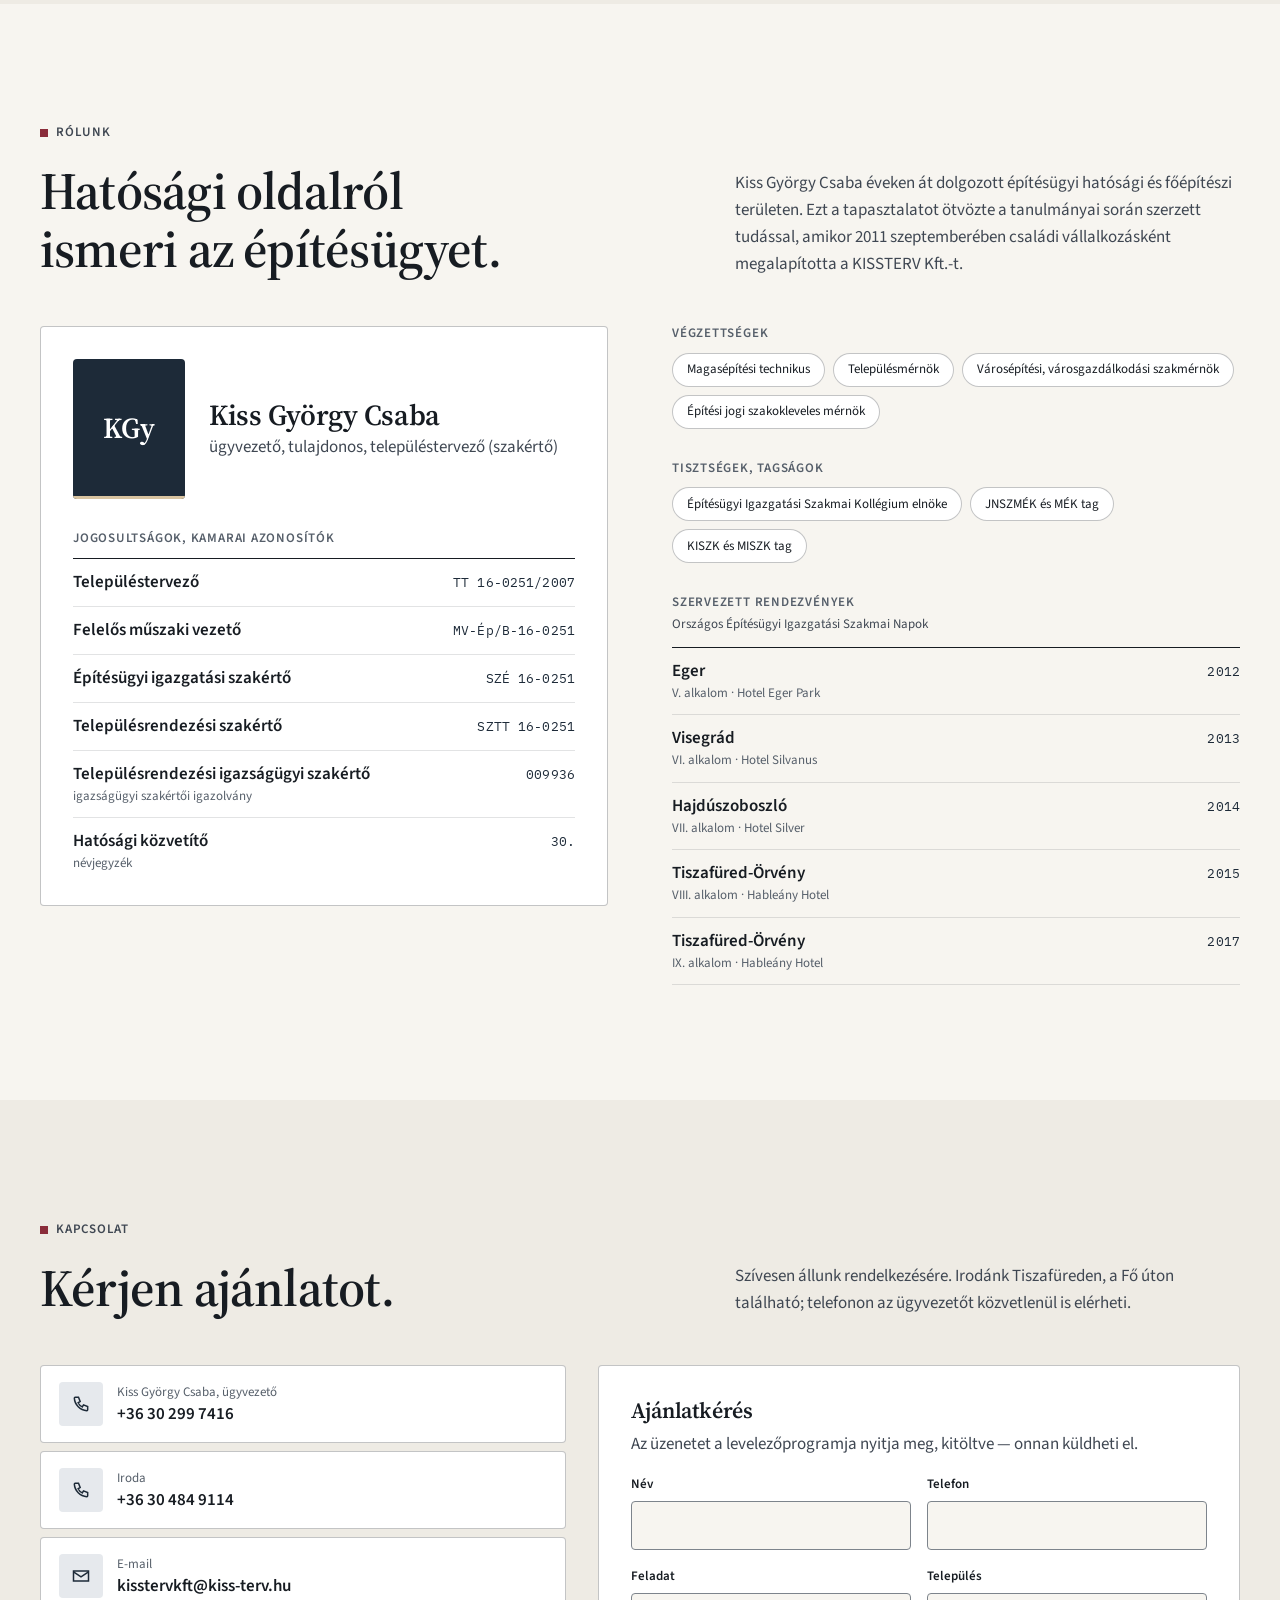
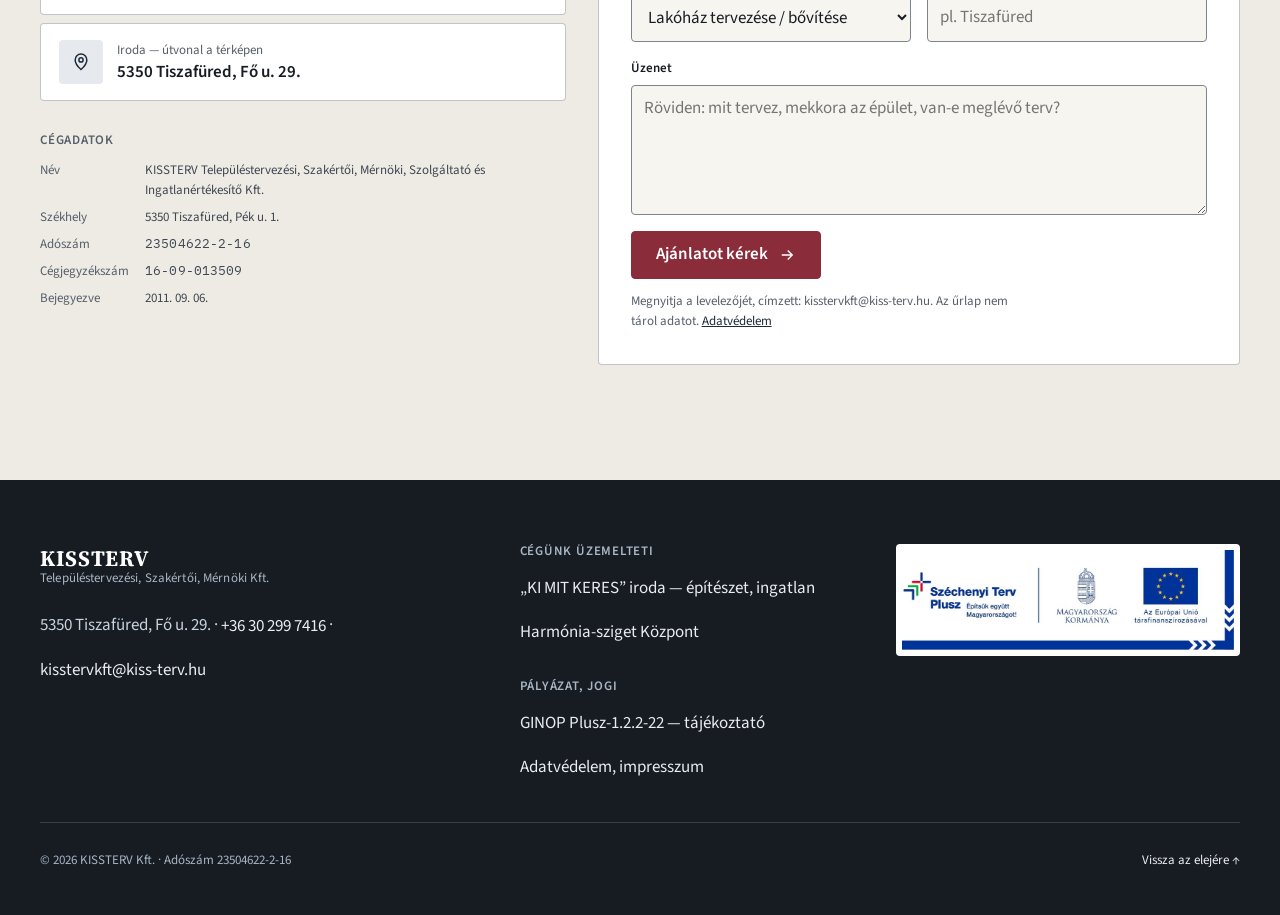
==== commit 9d049c62: "Vissza a tintakék + bordó + pergamen változatra Co-Authored-By: Claude Opus 5.5 <noreply@anthropic.c" ====
--- a/index.html
+++ b/index.html
@@ -6,8 +6,8 @@
 <title>KISSTERV Kft. — Településtervezés, építésügyi szakértés, Tiszafüred</title>
 <meta name="description" content="Településrendezési tervek, építésztervezés, építésügyi szakértés és energetikai tanúsítás Tiszafüredről, 2011 óta. Ügyintézés az engedélyig vagy a bejelentésig — Önnek a hivatalba sem kell fáradnia.">
 <meta name="robots" content="noindex, nofollow">
-<meta name="theme-color" content="#f6f4ee">
-<link rel="icon" href="data:image/svg+xml,%3Csvg xmlns='http://www.w3.org/2000/svg' viewBox='0 0 32 32'%3E%3Crect width='32' height='32' rx='3' fill='%231e4636'/%3E%3Ctext x='16' y='23' font-family='Georgia' font-weight='700' font-size='20' fill='white' text-anchor='middle'%3EK%3C/text%3E%3C/svg%3E">
+<meta name="theme-color" content="#1d2a38">
+<link rel="icon" href="data:image/svg+xml,%3Csvg xmlns='http://www.w3.org/2000/svg' viewBox='0 0 32 32'%3E%3Crect width='32' height='32' rx='3' fill='%231d2a38'/%3E%3Ctext x='16' y='23' font-family='Georgia' font-weight='700' font-size='20' fill='white' text-anchor='middle'%3EK%3C/text%3E%3C/svg%3E">
 <link rel="preload" href="assets/fonts/source-serif-4-400-700-latin.woff2" as="font" type="font/woff2" crossorigin>
 <link rel="stylesheet" href="assets/fonts.css">
 <link rel="stylesheet" href="assets/style.css">
--- a/assets/style.css
+++ b/assets/style.css
@@ -1,6 +1,5 @@
 /* KISSTERV Kft. — „szabályozási terv” arculat
-   „Szakvélemény” irány, visszafogott zöld (2026-10-11): világos papír fejléc és nyitókép; a fenyőzöld TINTA (címek, logó)
-   és az egyetlen gombszín; sárgaréz csak a kiemelt szóban és hajszálvonalakban; sötét felület csak a lábléc.
+   „Szakvélemény” irány (2026-10-11): meleg papír + grafit + tintakék (fejléc, nyitókép) + bordó kiemelés (fő gombok, apró jelölések).
    Betű: Source Serif 4 (címsor, talpas — szakértői, irodai hang) + Source Sans 3 (szöveg) + IBM Plex Mono (kódadat).
    Szándékosan NEM az építőipari oldalak Archivója (Paletta, Józsa, KERKO): a KISSTERV szellemi szolgáltató.
 
@@ -12,8 +11,8 @@
    - töréspontok: 560 · 860 · 1100 (min-width) */
 
 :root {
-  --paper: #f6f4ee;     /* meleg papír */
-  --paper-2: #efece4;
+  --paper: #f7f5f0;     /* meleg papír */
+  --paper-2: #eeebe4;
   --paper-3: #e6e2d9;
   --card: #ffffff;
   --ink: #171c22;       /* grafit — a papíron 15,8:1 */
@@ -22,27 +21,23 @@
   --line: rgba(23, 28, 34, .12);
   --line-2: rgba(23, 28, 34, .26);
   --line-3: #7d848c;    /* űrlapelem-keret — a papíron 3,5:1, a fehéren 3,8:1 (WCAG 1.4.11) */
-  --brand: #1e4636;     /* fenyőzöld márkafelület: fejléc + nyitókép — fehér rajta 10,6:1 */
+  --brand: #1d2a38;     /* tintakék márkafelület: fejléc + nyitókép — fehér rajta 14,6:1 */
   --on-brand: #ffffff;
-  --on-brand-2: #d3e2d9;
-  --on-brand-3: #b2c9bc;
-  --brand-hi: #d8c3a0;  /* pergamen kiemelés a zöldön (cím, aktív menüpont, fókusz) — 6,2:1 */
+  --on-brand-2: #d6dbe2;
+  --on-brand-3: #b3bcc8;
+  --brand-hi: #d8c3a0;  /* pergamen kiemelés a tintakéken (cím, aktív menüpont, fókusz) — 8,5:1 */
   --line-brand: rgba(255, 255, 255, .16);
-  --main: #1e4636;      /* fenyőzöld szövegkiemelés a papíron — 9,7:1 */
-  --main-2: #163428;
+  --main: #1d2a38;      /* tintakék szövegkiemelés a papíron — 13,4:1 */
+  --main-2: #141e29;
   --main-soft: #8fa9c4;
-  --main-wash: #dfeae3;
-  --accent: #7d5f26;    /* sárgaréz: kiemelt szó, hajszálvonalak, apró jelölések a papíron — 5,1:1 */
-  --accent-2: #644c1e;
-  --btn: #1e4636;       /* az egyetlen gombszín: fenyőzöld, fehér felirat — 10,6:1 */
-  --btn-2: #163428;
-  --btn-ink: #ffffff;
+  --main-wash: #e6e9ed;
+  --accent: #8a2c3a;    /* bordó: fő cselekvésgombok, díszítő jelölések — fehér felirat rajta 8,4:1 */
+  --accent-2: #70232f;
   --red: #b5322a;
-  --deep: #163428;      /* mélyzöld: lábléc (a kékes grafit helyett) */
-  --on-ink: #eef3ef;    /* a mélyzöldön 12:1 */
-  --on-ink-2: #d3e2d9;  /* 10:1 */
-  --on-ink-3: #b2c9bc;  /* 7,7:1 */
-  --line-ink: rgba(238, 243, 239, .16);
+  --on-ink: #e9ecf0;
+  --on-ink-2: #c9d3de;
+  --on-ink-3: #a9b6c4;
+  --line-ink: rgba(233, 236, 240, .16);
   --sans: "Source Sans 3", system-ui, -apple-system, "Segoe UI", sans-serif;
   --display: "Source Serif 4", Georgia, "Times New Roman", serif;
   --mono: "IBM Plex Mono", ui-monospace, "Cascadia Mono", Consolas, monospace;
@@ -84,13 +79,13 @@
 em, i, cite, address { font-style: normal; }
 img, svg { display: block; max-width: 100%; }
 a { color: inherit; }
-h1, h2, h3, h4 { margin: 0; font-family: var(--display); line-height: 1.12; letter-spacing: -.01em; font-weight: 500; text-wrap: balance; }
+h1, h2, h3, h4 { margin: 0; font-family: var(--display); line-height: 1.12; letter-spacing: -.01em; font-weight: 600; text-wrap: balance; }
 p { margin: 0; text-wrap: pretty; }
 ul, ol { margin: 0; padding: 0; list-style: none; }
 figure { margin: 0; }
 button, input, select, textarea { font: inherit; color: inherit; }
 :focus-visible { outline: 2px solid var(--focus, var(--main)); outline-offset: 3px; border-radius: 2px; }
-.ftr, .sec--ink { --focus: var(--brand-hi); } /* a tintakék gyűrű a sötét felületen láthatatlan */
+.hdr, .hero, .ftr, .sec--ink { --focus: var(--brand-hi); } /* a tintakék gyűrű a sötét felületen láthatatlan */
 ::selection { background: var(--main); color: #fff; }
 
 .wrap { width: 100%; max-width: calc(var(--wrap) + 2 * var(--gut)); margin: 0 auto; padding: 0 var(--gut); }
@@ -102,14 +97,14 @@
 
 /* címke: a szekciók és blokkok jelölője — sans, nem mono */
 .label { display: inline-flex; align-items: center; gap: var(--s-2); font-size: var(--fs-0); font-weight: 600; letter-spacing: .06em; text-transform: uppercase; color: var(--ink-3); }
-.label::before { content: ""; width: 18px; height: 1px; background: var(--accent); flex: none; } /* hajszálvonal, nem kocka */
+.label::before { content: ""; width: 8px; height: 8px; background: var(--accent); flex: none; }
 .label b { font-weight: 600; color: var(--main); }
 
 /* ---------- gombok ---------- */
 .btn {
   display: inline-flex; align-items: center; justify-content: center; gap: .6em;
   min-height: 48px; padding: 0 var(--s-5);
-  border: 1px solid var(--ink); border-radius: var(--r);
+  border: 1.5px solid var(--ink); border-radius: var(--r);
   background: var(--ink); color: var(--paper);
   font-weight: 600; font-size: var(--fs-1); line-height: 1.2; text-decoration: none; cursor: pointer;
   transition: background .2s, color .2s, border-color .2s, transform .2s var(--ease);
@@ -118,65 +113,68 @@
 .btn:active { transform: translateY(1px); }
 .btn--ghost { background: transparent; color: var(--ink); }
 .btn--ghost:hover { background: var(--ink); color: var(--paper); border-color: var(--ink); }
-.btn--accent { background: var(--btn); border-color: var(--btn); color: var(--btn-ink); }
-.btn--accent:hover { background: var(--btn-2); border-color: var(--btn-2); }
+.btn--accent { background: var(--accent); border-color: var(--accent); color: #fff; }
+.btn--accent:hover { background: var(--accent-2); border-color: var(--accent-2); }
 .btn--light { background: var(--paper); border-color: var(--paper); color: var(--ink); }
 .btn--light:hover { background: var(--main-soft); border-color: var(--main-soft); color: var(--ink); }
 .btn svg { width: 18px; height: 18px; flex: none; }
 
 /* ---------- fejléc ---------- */
-.hdr { position: sticky; top: 0; z-index: 50; background: rgba(246, 244, 238, .96); color: var(--ink); border-bottom: 1px solid var(--line); transition: border-color .25s; }
-.hdr.is-stuck { border-bottom-color: var(--line-2); }
-.hdr .brand__name { color: var(--main); }
-.hdr .brand__sub { color: var(--ink-3); }
+.hdr { position: sticky; top: 0; z-index: 50; background: var(--brand); color: var(--on-brand); border-bottom: 1px solid transparent; transition: border-color .25s; }
+.hdr.is-stuck { border-bottom-color: var(--line-brand); }
+.hdr .brand__sub { color: var(--on-brand-3); }
+.hdr .btn--ghost { color: var(--on-brand); border-color: rgba(255,255,255,.5); }
+.hdr .btn--ghost:hover { background: var(--on-brand); color: var(--brand); border-color: var(--on-brand); }
 .hdr__in { display: flex; align-items: center; gap: var(--s-5); height: 72px; }
 .brand { display: flex; align-items: center; gap: var(--s-3); text-decoration: none; flex: none; min-height: var(--tap); }
 .brand__txt { display: flex; flex-direction: column; line-height: 1.05; }
 .brand__name { font-family: var(--display); font-weight: 700; font-size: var(--fs-2); line-height: 1; letter-spacing: .04em; }
 .brand__sub { font-size: var(--fs-0); color: var(--ink-3); margin-top: 3px; letter-spacing: .01em; }
 
-.burger { margin-left: auto; width: var(--tap); height: var(--tap); border: 1px solid var(--line-2); border-radius: var(--r); background: transparent; cursor: pointer; }
-.burger span { display: block; width: 20px; height: 1.5px; background: var(--ink); margin: 5px auto; transition: transform .25s var(--ease), opacity .2s; }
+.burger { margin-left: auto; width: var(--tap); height: var(--tap); border: 1.5px solid rgba(255,255,255,.35); border-radius: var(--r); background: transparent; cursor: pointer; }
+.burger span { display: block; width: 20px; height: 1.5px; background: var(--on-brand); margin: 5px auto; transition: transform .25s var(--ease), opacity .2s; }
 .burger[aria-expanded="true"] span:nth-child(1) { transform: translateY(6.5px) rotate(45deg); }
 .burger[aria-expanded="true"] span:nth-child(2) { opacity: 0; }
 .burger[aria-expanded="true"] span:nth-child(3) { transform: translateY(-6.5px) rotate(-45deg); }
 
 .nav {
   position: fixed; inset: 72px 0 auto 0; display: flex; flex-direction: column;
-  background: var(--paper); border-bottom: 1px solid var(--line-2); padding: var(--s-2) var(--gut) var(--s-5);
+  background: var(--brand); border-bottom: 1px solid var(--line-brand); padding: var(--s-2) var(--gut) var(--s-5);
   transform: translateY(-8px); opacity: 0; visibility: hidden; transition: opacity .2s, transform .25s var(--ease), visibility .2s;
 }
 .nav.is-open { opacity: 1; transform: none; visibility: visible; }
-.nav a:not(.btn) { display: flex; align-items: center; min-height: 52px; padding: 0 var(--s-1); border-bottom: 1px solid var(--line); text-decoration: none; font-weight: 500; font-size: var(--fs-1); color: var(--ink-2); }
-.nav a[aria-current="true"] { color: var(--main); }
-.nav .btn { margin-top: var(--s-4); background: var(--btn); color: var(--btn-ink); border-color: var(--btn); }
-.nav .btn:hover { background: var(--btn-2); border-color: var(--btn-2); color: var(--btn-ink); }
+.nav a:not(.btn) { display: flex; align-items: center; min-height: 52px; padding: 0 var(--s-1); border-bottom: 1px solid var(--line-brand); text-decoration: none; font-weight: 500; font-size: var(--fs-1); color: var(--on-brand-2); }
+.nav a[aria-current="true"] { color: var(--brand-hi); }
+.nav .btn { margin-top: var(--s-4); background: var(--accent); color: #fff; border-color: var(--accent); }
+.nav .btn:hover { background: var(--accent-2); border-color: var(--accent-2); color: #fff; }
 
 @media (min-width: 1100px) {
   .burger { display: none; }
   .nav { position: static; flex-direction: row; align-items: center; gap: var(--s-1); margin-left: auto; padding: 0; border: 0; background: none; opacity: 1; visibility: visible; transform: none; }
   .nav a:not(.btn) { min-height: var(--tap); padding: 0 var(--s-3); border: 0; border-radius: var(--r); font-size: var(--fs-0); font-weight: 600; transition: color .2s, background .2s; }
-  .nav a:not(.btn):hover { color: var(--ink); background: rgba(23, 28, 34, .05); }
-  .nav a[aria-current="true"] { color: var(--main); box-shadow: inset 0 -1px 0 var(--main); border-radius: 0; }
+  .nav a:not(.btn):hover { color: var(--on-brand); background: rgba(255,255,255,.08); }
+  .nav a[aria-current="true"] { color: var(--on-brand); box-shadow: inset 0 -2px 0 var(--brand-hi); border-radius: 0; }
   .nav .btn { margin: 0 0 0 var(--s-3); min-height: var(--tap); padding: 0 var(--s-4); font-size: var(--fs-0); }
 }
 
 /* ---------- hero ---------- */
-.hero { padding: var(--s-6) 0 var(--s-8); overflow: hidden; background: var(--paper); color: var(--ink); border-bottom: 1px solid var(--line); }
+.hero { padding: var(--s-6) 0 var(--s-8); overflow: hidden; background: var(--brand); color: var(--on-brand); }
+.hero .label { color: var(--on-brand-3); }
+.hero .label::before { background: var(--brand-hi); }
 .hero__grid { display: grid; gap: var(--s-7); align-items: center; }
-.hero h1 { font-size: var(--fs-6); font-weight: 400; color: var(--main); letter-spacing: -.02em; line-height: 1.04; margin: var(--s-5) 0; }
-.hero h1 .u { color: var(--accent); }
-.hero__lead { font-size: var(--fs-1); color: var(--ink-2); max-width: 34em; }
-.hero__cta .btn { background: var(--btn); color: var(--btn-ink); border-color: var(--btn); }
-.hero__cta .btn:hover { background: var(--btn-2); border-color: var(--btn-2); }
-.hero__cta .btn--ghost { background: transparent; color: var(--ink); border-color: var(--line-3); }
-.hero__cta .btn--ghost:hover { background: var(--ink); color: var(--paper); border-color: var(--ink); }
+.hero h1 { font-size: var(--fs-6); font-weight: 600; letter-spacing: -.015em; line-height: 1.04; margin: var(--s-5) 0; }
+.hero h1 .u { color: var(--brand-hi); }
+.hero__lead { font-size: var(--fs-1); color: var(--on-brand-2); max-width: 34em; }
+.hero__cta .btn { background: var(--accent); color: #fff; border-color: var(--accent); }
+.hero__cta .btn:hover { background: var(--accent-2); border-color: var(--accent-2); }
+.hero__cta .btn--ghost { background: transparent; color: var(--on-brand); border-color: rgba(255,255,255,.5); }
+.hero__cta .btn--ghost:hover { background: var(--on-brand); color: var(--brand); border-color: var(--on-brand); }
 .hero__cta { display: flex; flex-wrap: wrap; gap: var(--s-3); margin-top: var(--s-6); }
 .hero__side { display: grid; gap: var(--s-6); align-content: start; }
-.hero__facts { display: grid; grid-template-columns: repeat(3, minmax(0, 1fr)); gap: 0 var(--s-5); margin: 0; border-top: 1px solid var(--line-2); }
-.hero__facts > div { padding: var(--s-4) 0; border-bottom: 1px solid var(--line); }
-.hero__facts dt { font-family: var(--display); font-size: var(--fs-4); font-weight: 400; letter-spacing: -.01em; line-height: 1; font-variant-numeric: tabular-nums; color: var(--main); }
-.hero__facts dd { margin: var(--s-2) 0 0; font-size: var(--fs-0); color: var(--ink-3); line-height: 1.35; max-width: 16em; }
+.hero__facts { display: grid; grid-template-columns: repeat(3, minmax(0, 1fr)); gap: 0 var(--s-5); margin: 0; border-top: 1px solid var(--line-brand); }
+.hero__facts > div { padding: var(--s-4) 0; border-bottom: 1px solid var(--line-brand); }
+.hero__facts dt { font-family: var(--display); font-size: var(--fs-4); font-weight: 600; letter-spacing: -.01em; line-height: 1; font-variant-numeric: tabular-nums; color: var(--on-brand); }
+.hero__facts dd { margin: var(--s-2) 0 0; font-size: var(--fs-0); color: var(--on-brand-3); line-height: 1.35; max-width: 16em; }
 .hero__side .infoblokk--hero { margin-top: 0; }
 
 @keyframes fade { to { opacity: 1; } }
@@ -196,9 +194,9 @@
 .sec--line { border-top: 0; }
 .sec--tight { padding: var(--sec-tight) 0; }
 .sec--alt { background: var(--paper-2); }
-.sec--ink { background: var(--deep); color: var(--on-ink); }
+.sec--ink { background: var(--ink); color: var(--on-ink); }
 .sec__head { display: grid; gap: var(--s-4); margin-bottom: var(--s-7); }
-.sec__head h2 { font-size: var(--fs-5); font-weight: 400; color: var(--main); letter-spacing: -.015em; margin-top: var(--s-4); }
+.sec__head h2 { font-size: var(--fs-5); font-weight: 600; letter-spacing: -.015em; margin-top: var(--s-4); }
 .sec__head p { color: var(--ink-2); max-width: 36em; }
 .sec--ink .sec__head p { color: var(--on-ink-2); }
 .sec--ink .label { color: var(--on-ink-3); }
@@ -273,7 +271,7 @@
 input[type="range"]::-webkit-slider-runnable-track { height: 2px; background: linear-gradient(var(--main), var(--main)) 0 / var(--p, 30%) 100% no-repeat, var(--line-2); }
 input[type="range"]::-moz-range-track { height: 2px; background: var(--line-2); }
 input[type="range"]::-moz-range-progress { height: 2px; background: var(--main); }
-input[type="range"]::-webkit-slider-thumb { -webkit-appearance: none; width: 24px; height: 24px; margin-top: -11px; border-radius: 2px; background: var(--card); border: 2px solid var(--main); box-shadow: 0 2px 6px rgba(22,52,40,.18); }
+input[type="range"]::-webkit-slider-thumb { -webkit-appearance: none; width: 24px; height: 24px; margin-top: -11px; border-radius: 2px; background: var(--card); border: 2px solid var(--main); box-shadow: 0 2px 6px rgba(23,36,56,.18); }
 input[type="range"]::-moz-range-thumb { width: 20px; height: 20px; border-radius: 2px; background: var(--card); border: 2px solid var(--main); }
 
 .opts { display: grid; gap: var(--s-2); }
@@ -295,7 +293,7 @@
 
 .calc__out { background: var(--main-wash); color: var(--ink); border-top: 1px solid var(--line); border-radius: 0 0 var(--r) var(--r); padding: clamp(var(--s-5), 3vw, var(--s-6)); }
 .calc__sticky { display: grid; gap: var(--s-5); }
-.calc__big { font-family: var(--display); font-size: var(--fs-5); font-weight: 500; letter-spacing: -.01em; font-variant-numeric: tabular-nums; line-height: 1.1; color: var(--main); }
+.calc__big { font-family: var(--display); font-size: var(--fs-5); font-weight: 600; letter-spacing: -.01em; font-variant-numeric: tabular-nums; line-height: 1.1; color: var(--main); }
 .calc__bill { display: grid; gap: 6px; font-size: var(--fs-0); color: var(--ink-2); }
 .calc__bill > div { display: flex; justify-content: space-between; align-items: baseline; gap: var(--s-3); }
 .calc__bill > div > span:nth-child(2) { font-family: var(--mono); white-space: nowrap; color: var(--ink); }
@@ -345,7 +343,7 @@
 .no-js .filter { display: none; }
 .chip { min-height: var(--tap); padding: var(--s-1) var(--s-4); border-radius: 999px; border: 1px solid var(--line-2); background: var(--card); cursor: pointer; font-size: var(--fs-0); font-weight: 500; transition: background .2s, color .2s, border-color .2s; display: inline-flex; align-items: center; gap: var(--s-2); flex: none; scroll-snap-align: start; }
 .chip:hover { border-color: var(--ink); }
-.chip[aria-pressed="true"] { background: var(--main); color: #fff; border-color: var(--main); }
+.chip[aria-pressed="true"] { background: var(--ink); color: var(--paper); border-color: var(--ink); }
 .chip .n { font-family: var(--mono); font-size: var(--fs-0); opacity: .7; }
 
 .refs { display: grid; gap: var(--s-7); }
@@ -433,7 +431,7 @@
 @media (min-width: 1100px) { .contact { grid-template-columns: minmax(0, .9fr) minmax(0, 1.1fr); } }
 
 /* ---------- lábléc ---------- */
-.ftr { background: var(--deep); color: var(--on-ink-2); padding: var(--s-8) 0 var(--s-6); }
+.ftr { background: var(--ink); color: var(--on-ink-2); padding: var(--s-8) 0 var(--s-6); }
 .ftr__grid { display: grid; gap: var(--s-6); padding-bottom: var(--s-6); border-bottom: 1px solid var(--line-ink); }
 .ftr .brand__name { color: #fff; }
 .ftr .brand__sub { color: var(--on-ink-3); }
@@ -453,10 +451,10 @@
 /* ---------- Széchenyi Terv Plusz infoblokk (fehér háttér kötelező) ---------- */
 .infoblokk { display: block; background: #fff; border-radius: var(--r); padding: 6px; width: 100%; max-width: 360px; }
 .infoblokk img { width: 100%; height: auto; }
-.infoblokk--hero { max-width: 280px; border: 1px solid var(--line); }
+.infoblokk--hero { max-width: 280px; }
 
 /* ---------- mobil akciósáv (alsó) ---------- */
-.abar { position: fixed; left: 0; right: 0; bottom: 0; z-index: 45; background: var(--paper); border-top: 1px solid var(--line-2); padding: var(--s-2) var(--gut) calc(var(--s-2) + env(safe-area-inset-bottom)); display: grid; grid-template-columns: 1fr 1fr; gap: var(--s-2); transform: translateY(110%); transition: transform .3s var(--ease); box-shadow: 0 -10px 30px -20px rgba(22,52,40,.4); }
+.abar { position: fixed; left: 0; right: 0; bottom: 0; z-index: 45; background: var(--paper); border-top: 1px solid var(--line-2); padding: var(--s-2) var(--gut) calc(var(--s-2) + env(safe-area-inset-bottom)); display: grid; grid-template-columns: 1fr 1fr; gap: var(--s-2); transform: translateY(110%); transition: transform .3s var(--ease); box-shadow: 0 -10px 30px -20px rgba(23,36,56,.4); }
 .abar.is-on { transform: none; }
 .abar .btn { min-height: 48px; padding: 0 var(--s-3); font-size: var(--fs-1); }
 .abar__calc { display: none; }
@@ -482,7 +480,7 @@
 /* ---------- aloldalak (pályázat, adatvédelem) ---------- */
 .doc { padding: clamp(var(--s-6), 6vw, var(--s-8)) 0 clamp(var(--s-8), 8vw, var(--s-9)); }
 .doc__in { max-width: 820px; }
-.doc h1 { font-size: var(--fs-5); font-weight: 400; color: var(--main); letter-spacing: -.015em; margin: var(--s-4) 0 var(--s-6); }
+.doc h1 { font-size: var(--fs-5); font-weight: 600; letter-spacing: -.015em; margin: var(--s-4) 0 var(--s-6); }
 .doc dl { margin: 0 0 var(--s-6); border-top: 1.5px solid var(--ink); }
 .doc dl > div { display: grid; gap: 6px var(--s-5); padding: var(--s-4) 0; border-bottom: 1px solid var(--line); }
 .doc dt { font-size: var(--fs-0); font-weight: 600; color: var(--ink-3); padding-top: 3px; }
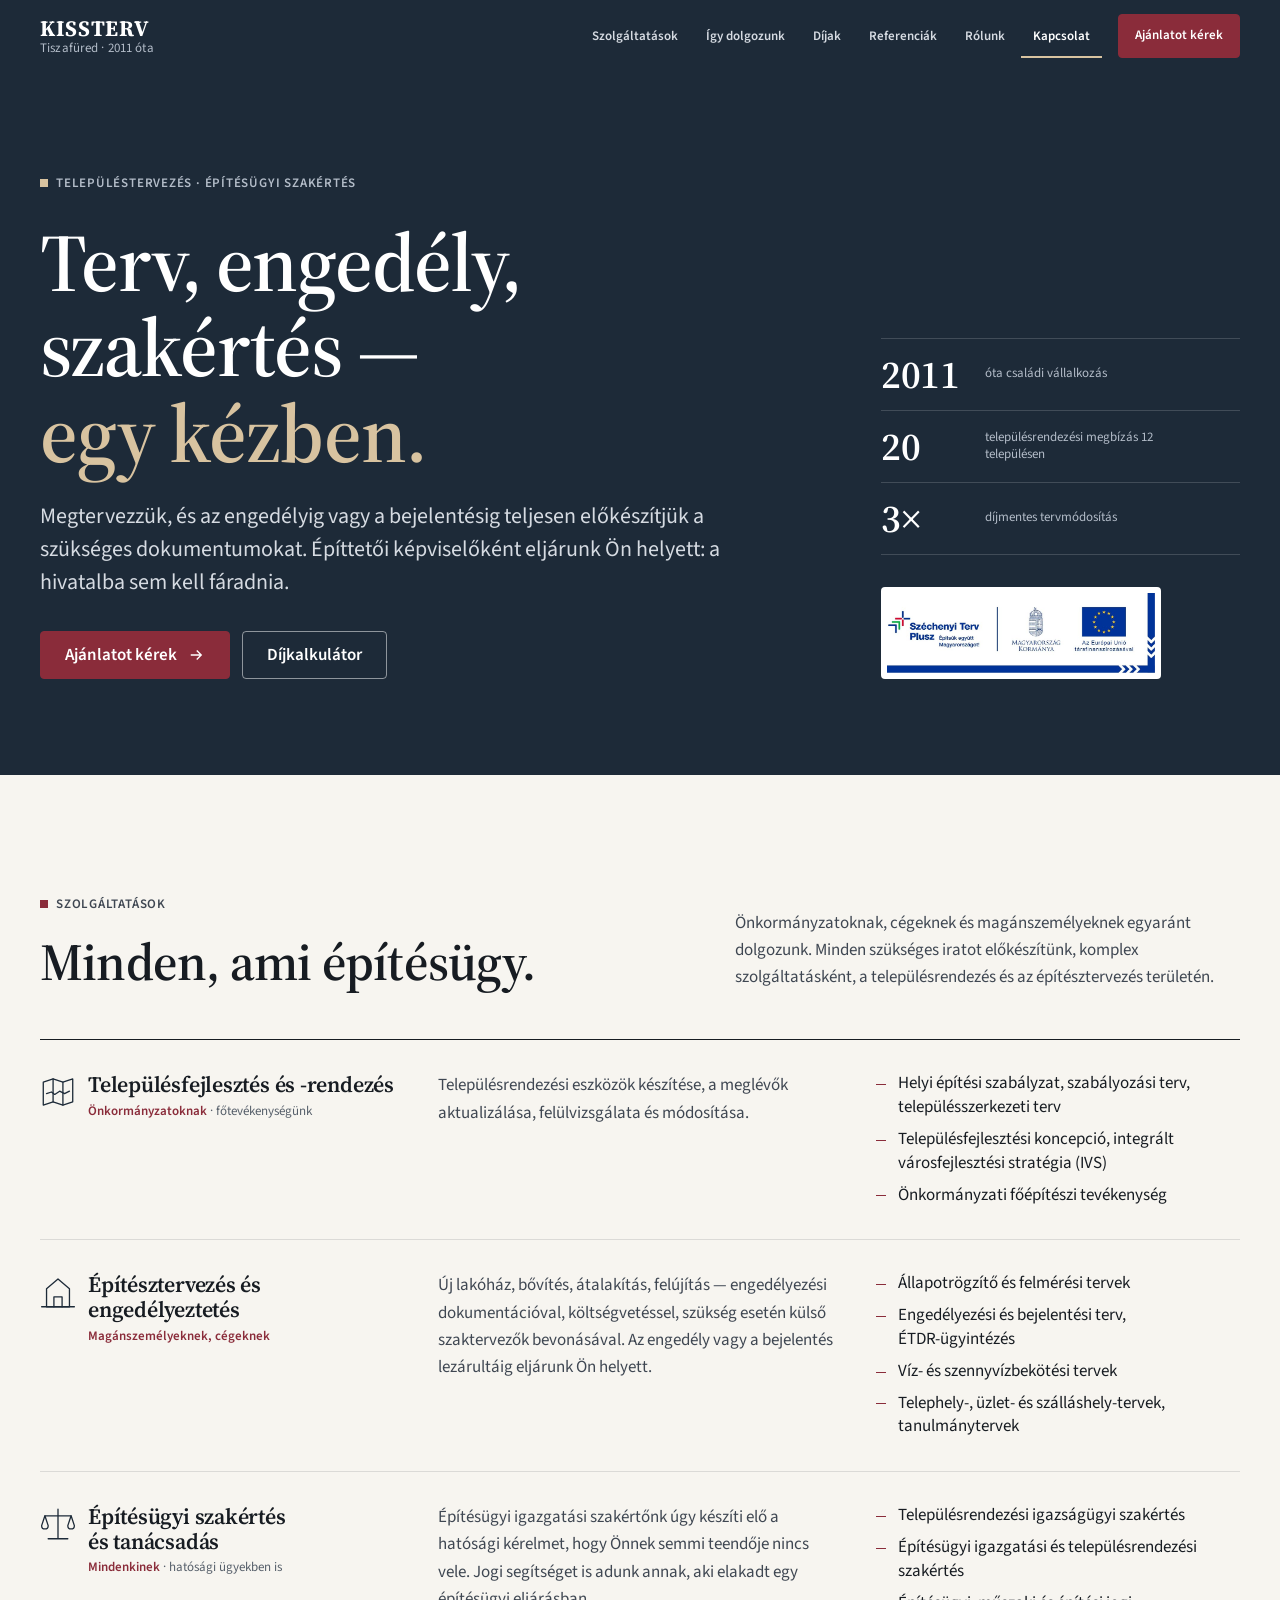
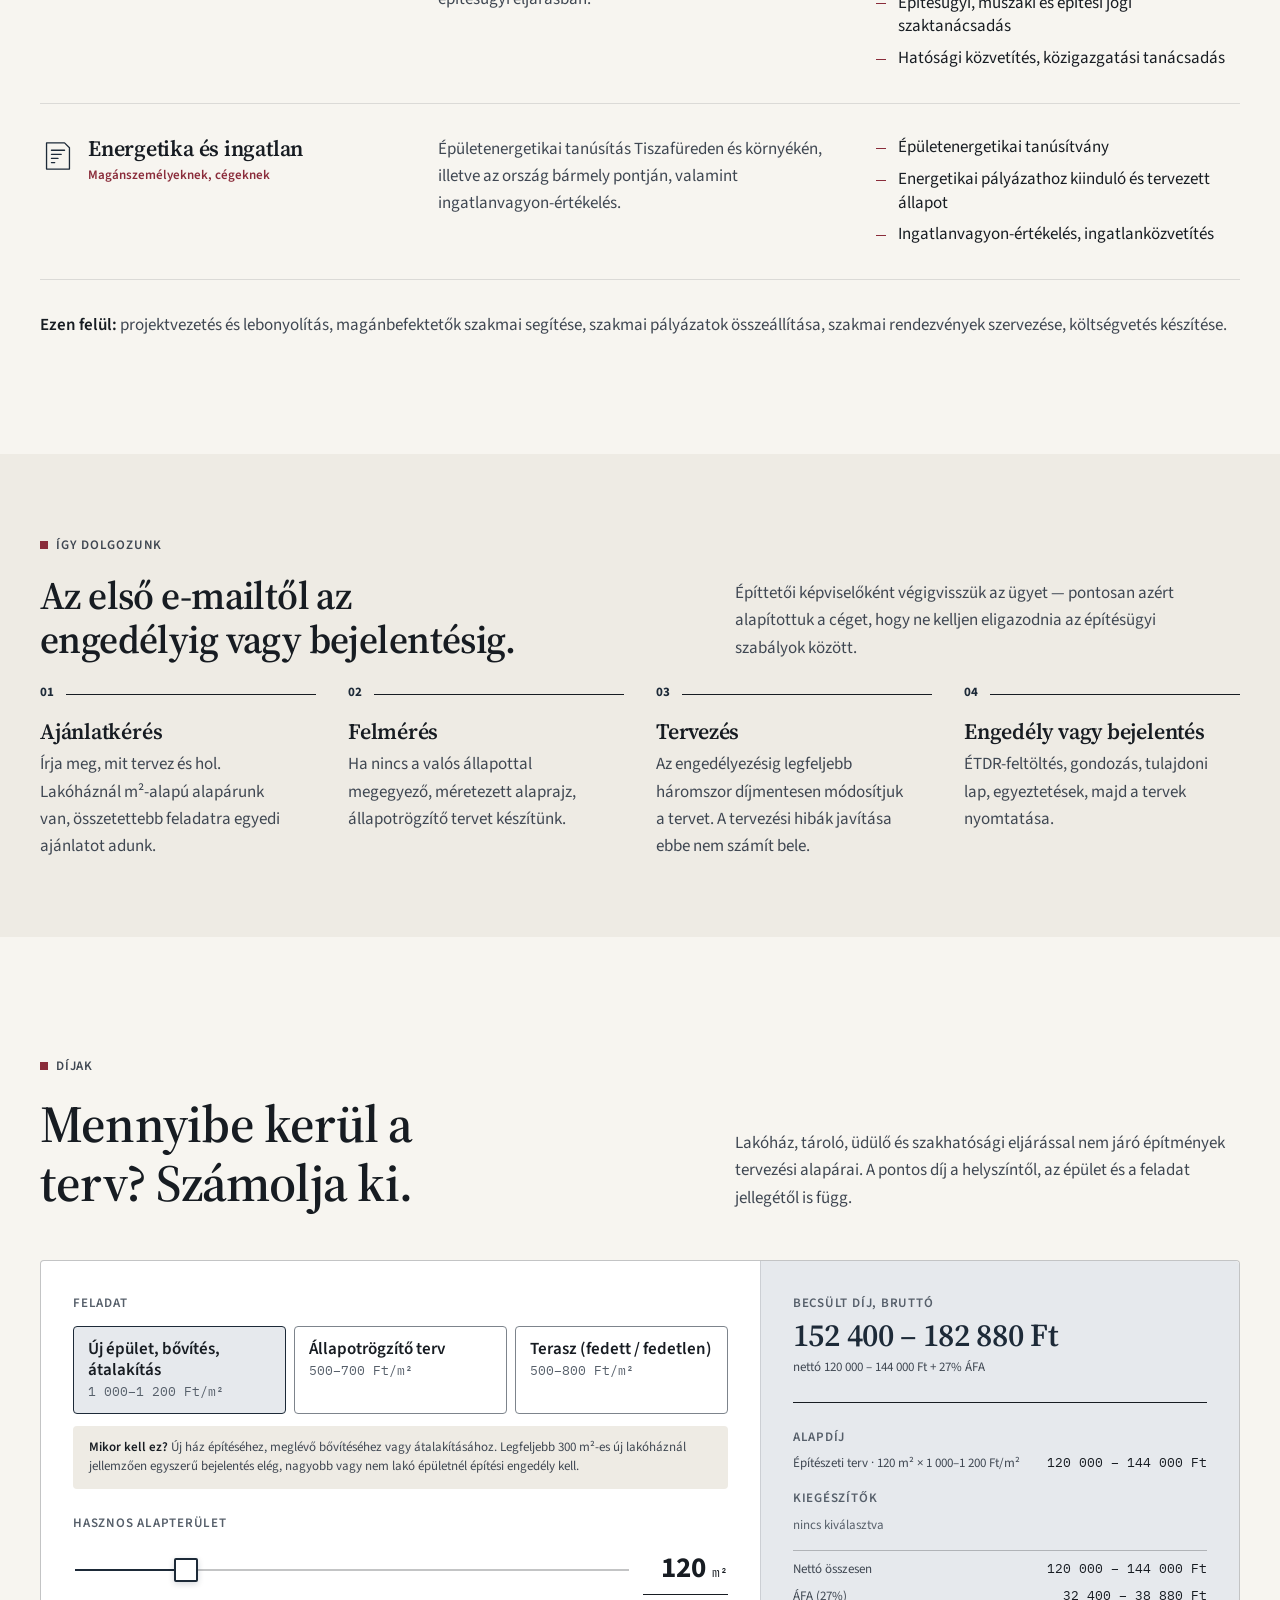
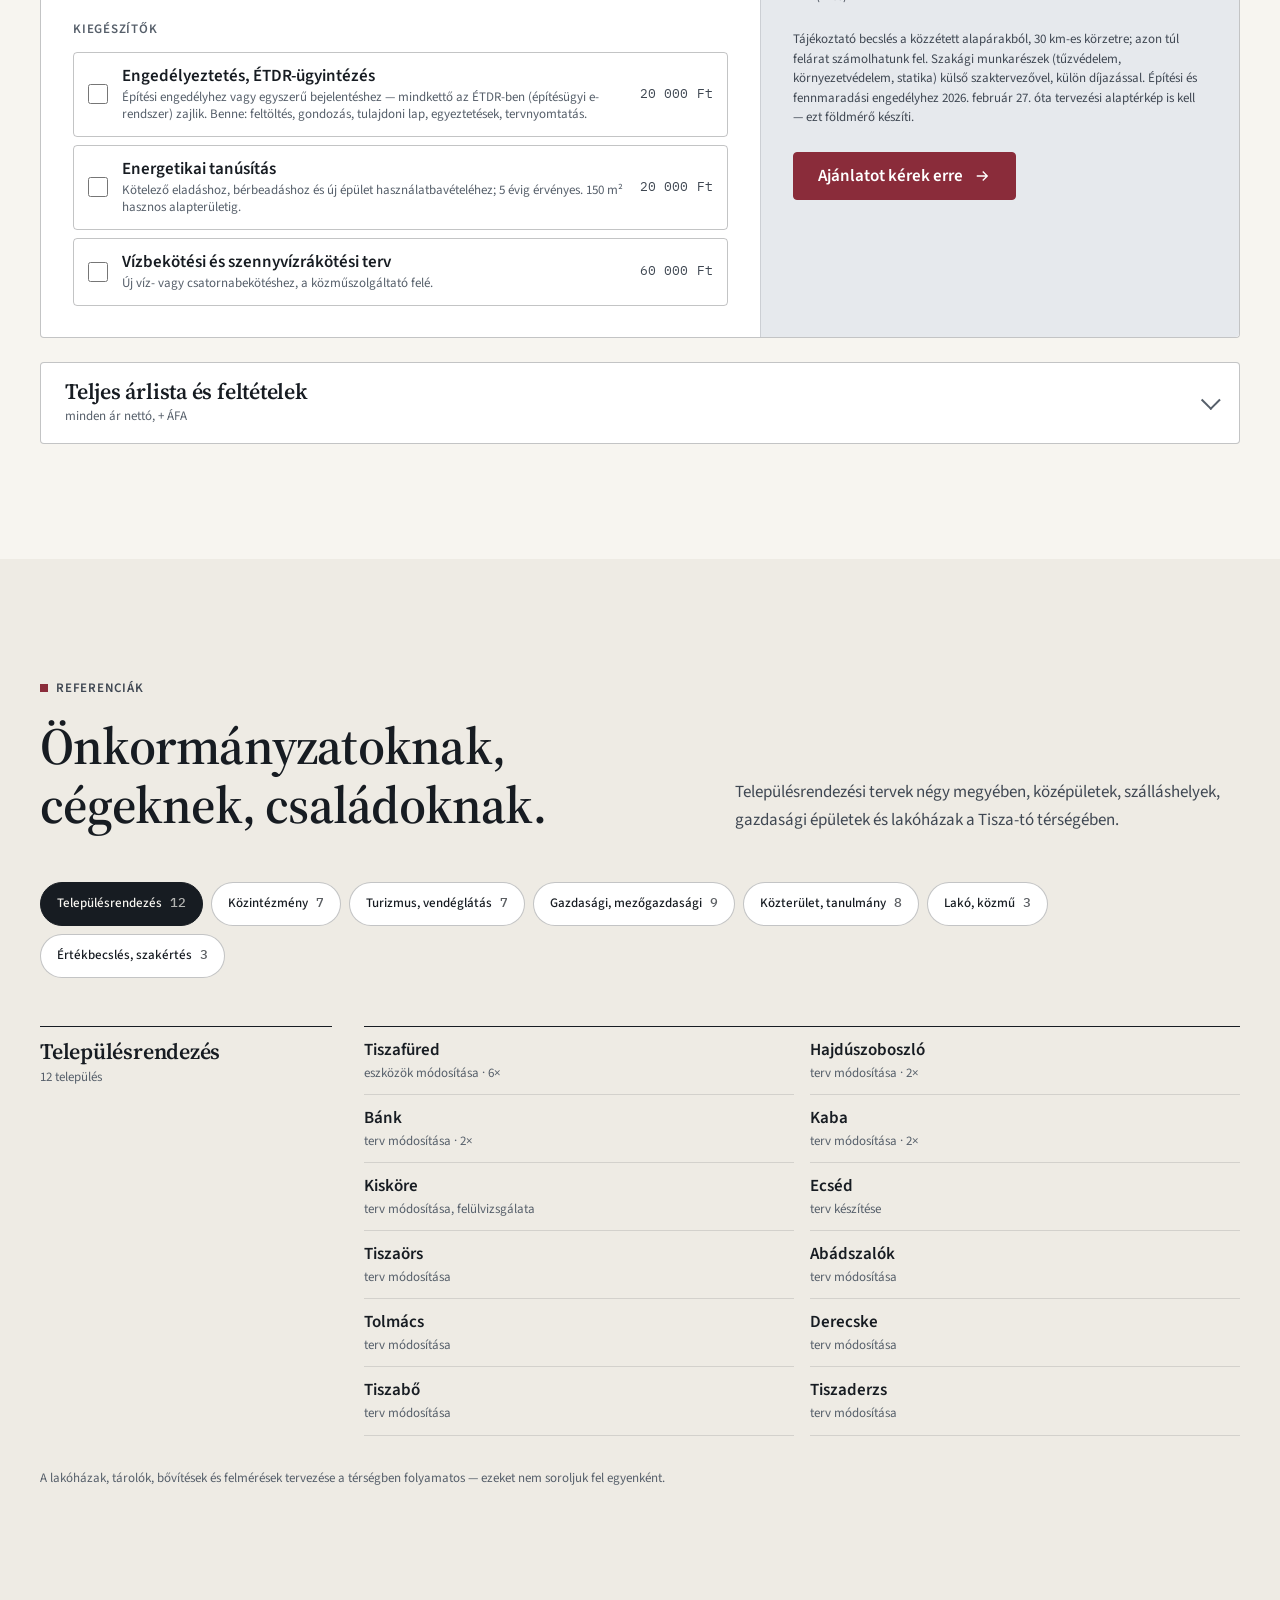
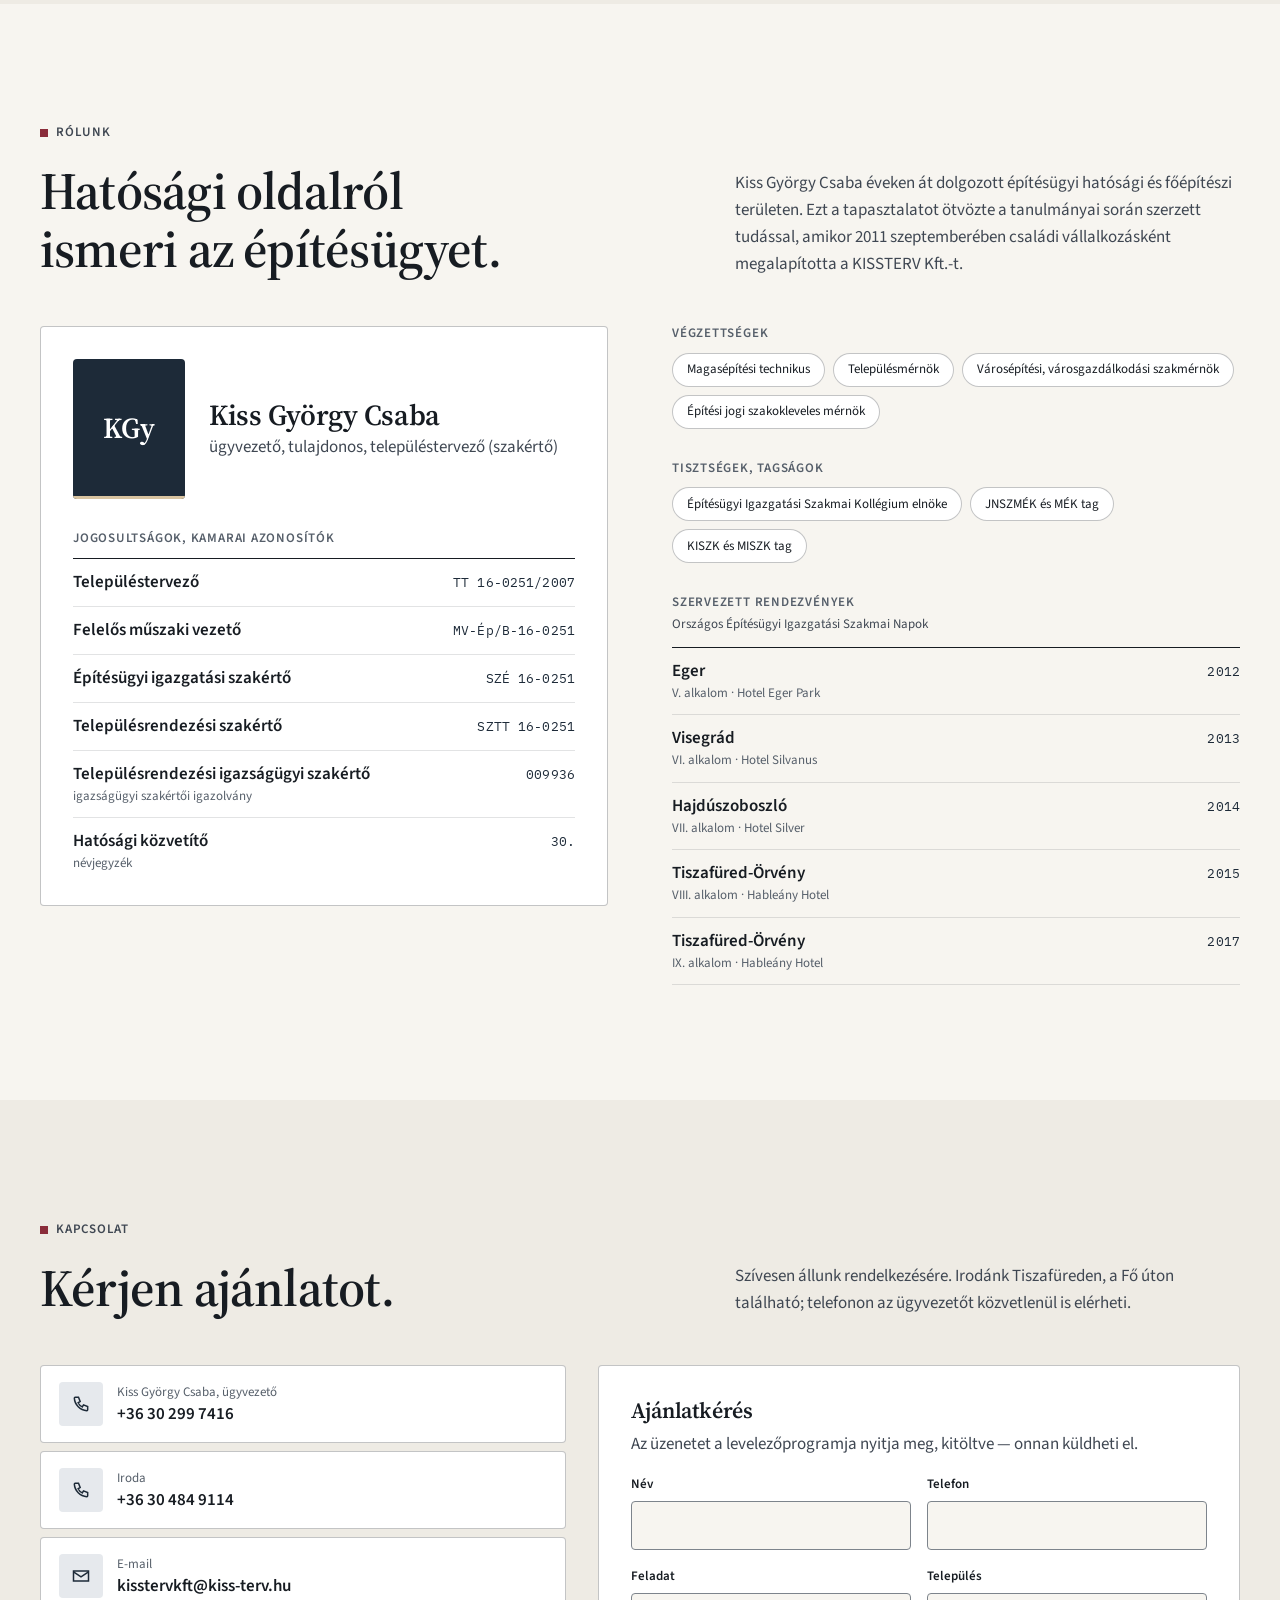
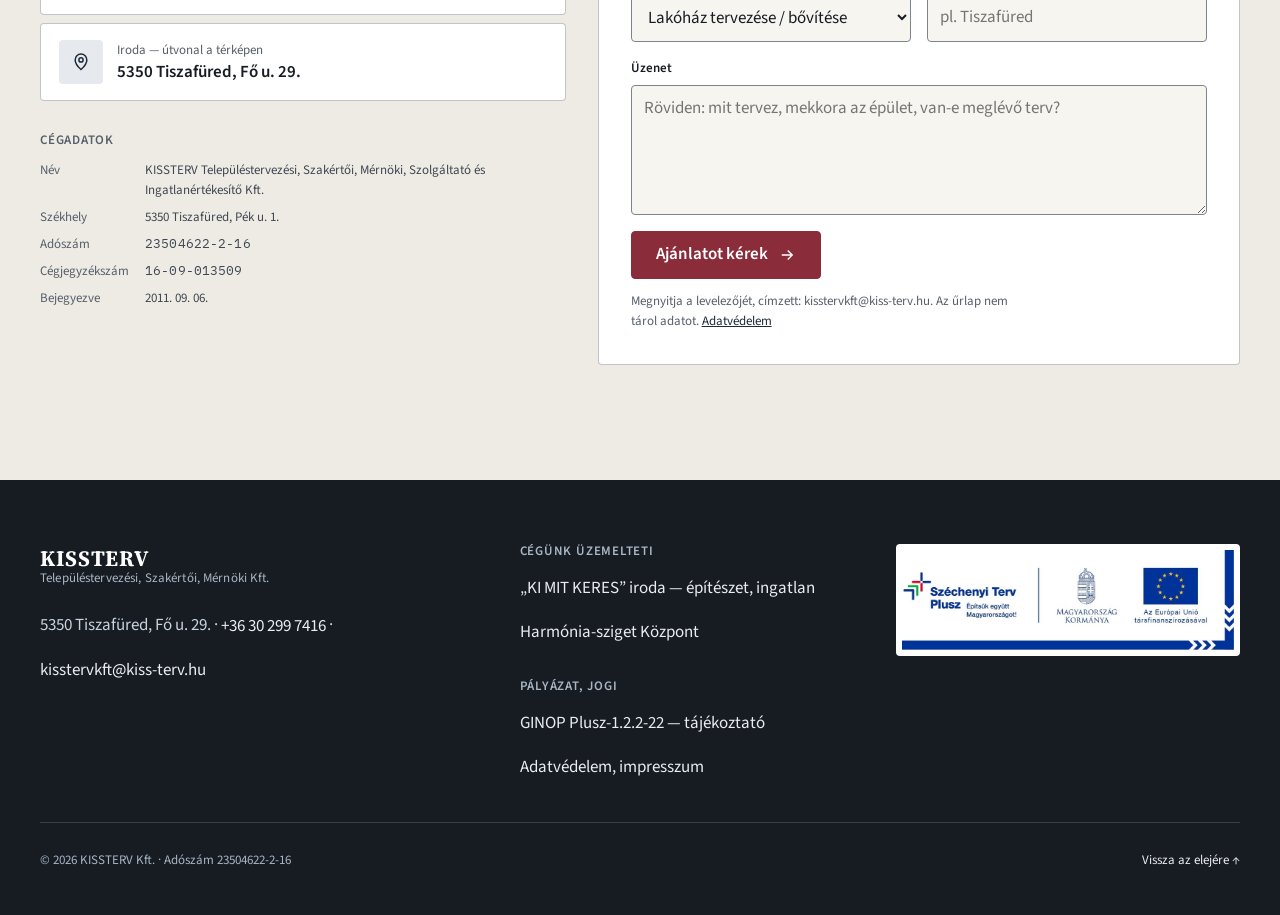
==== commit 9ae50f99: "Mikor kell ez? Co-Authored-By: Claude Opus 5.5 <noreply@anthropic.com>" ====
--- a/index.html
+++ b/index.html
@@ -216,7 +216,7 @@
               <label><input type="radio" name="tipus" value="allapot"><span>Állapotrögzítő terv<small>500–700 Ft/m²</small></span></label>
               <label><input type="radio" name="tipus" value="terasz"><span>Terasz (fedett / fedetlen)<small>500–800 Ft/m²</small></span></label>
             </div>
-            <p class="seg__hint" id="tip-hint"><b>Mikor ez kell?</b> <span>Új ház építéséhez, meglévő bővítéséhez vagy átalakításához.</span></p>
+            <p class="seg__hint" id="tip-hint"><b>Mikor kell ez?</b> <span>Új ház építéséhez, meglévő bővítéséhez vagy átalakításához.</span></p>
           </fieldset>
 
           <div>
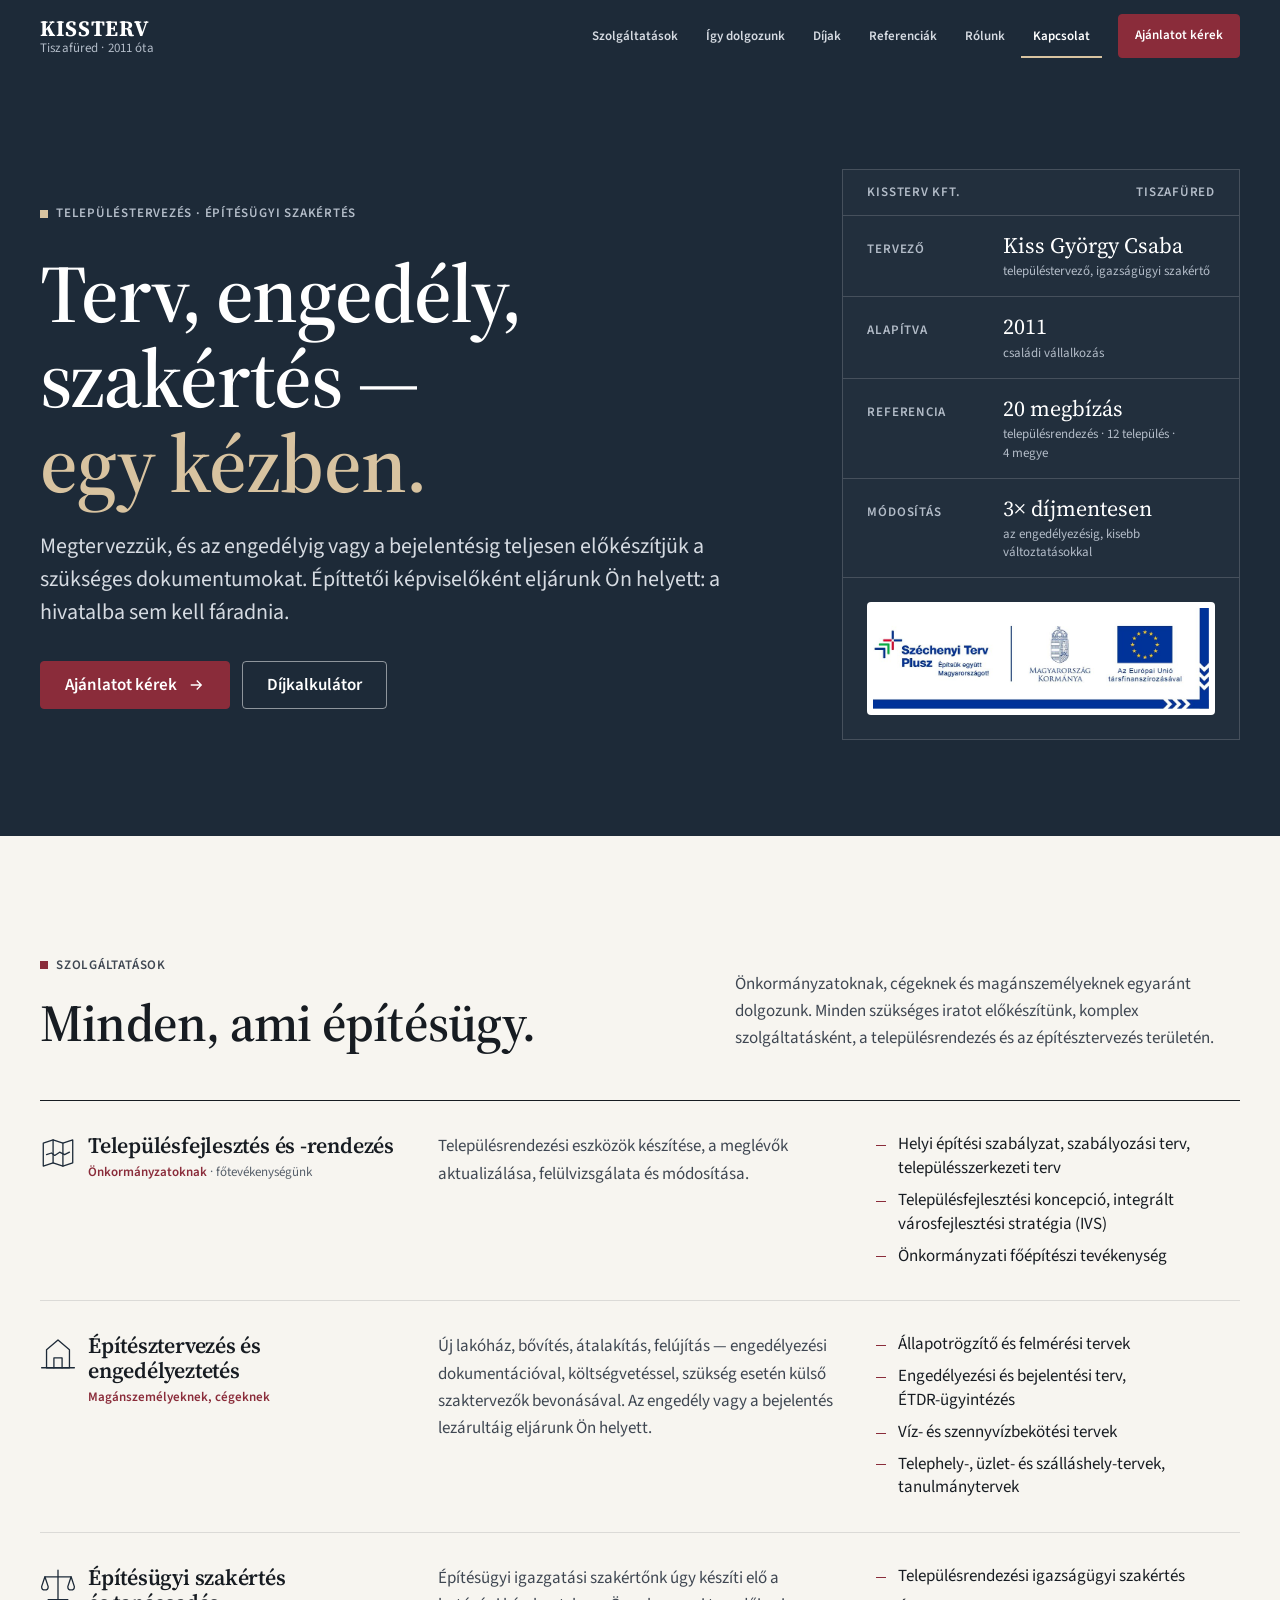
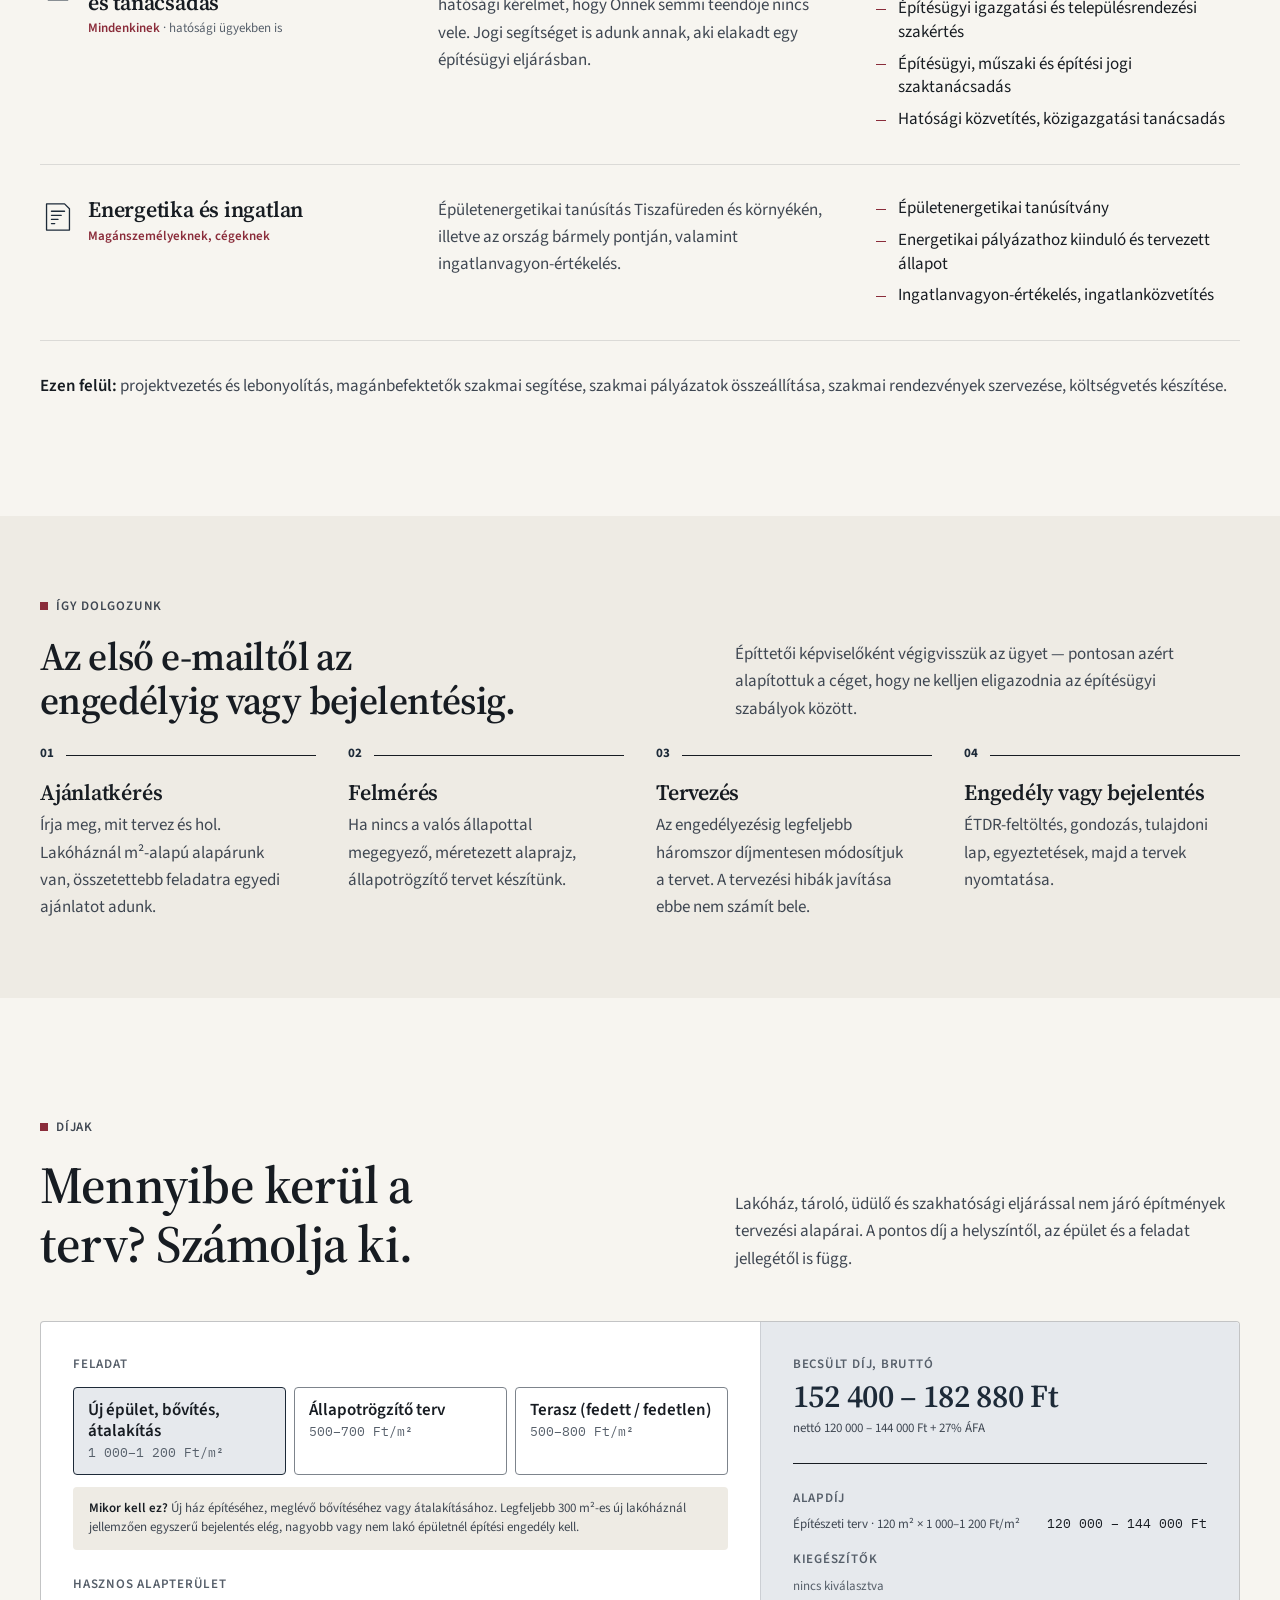
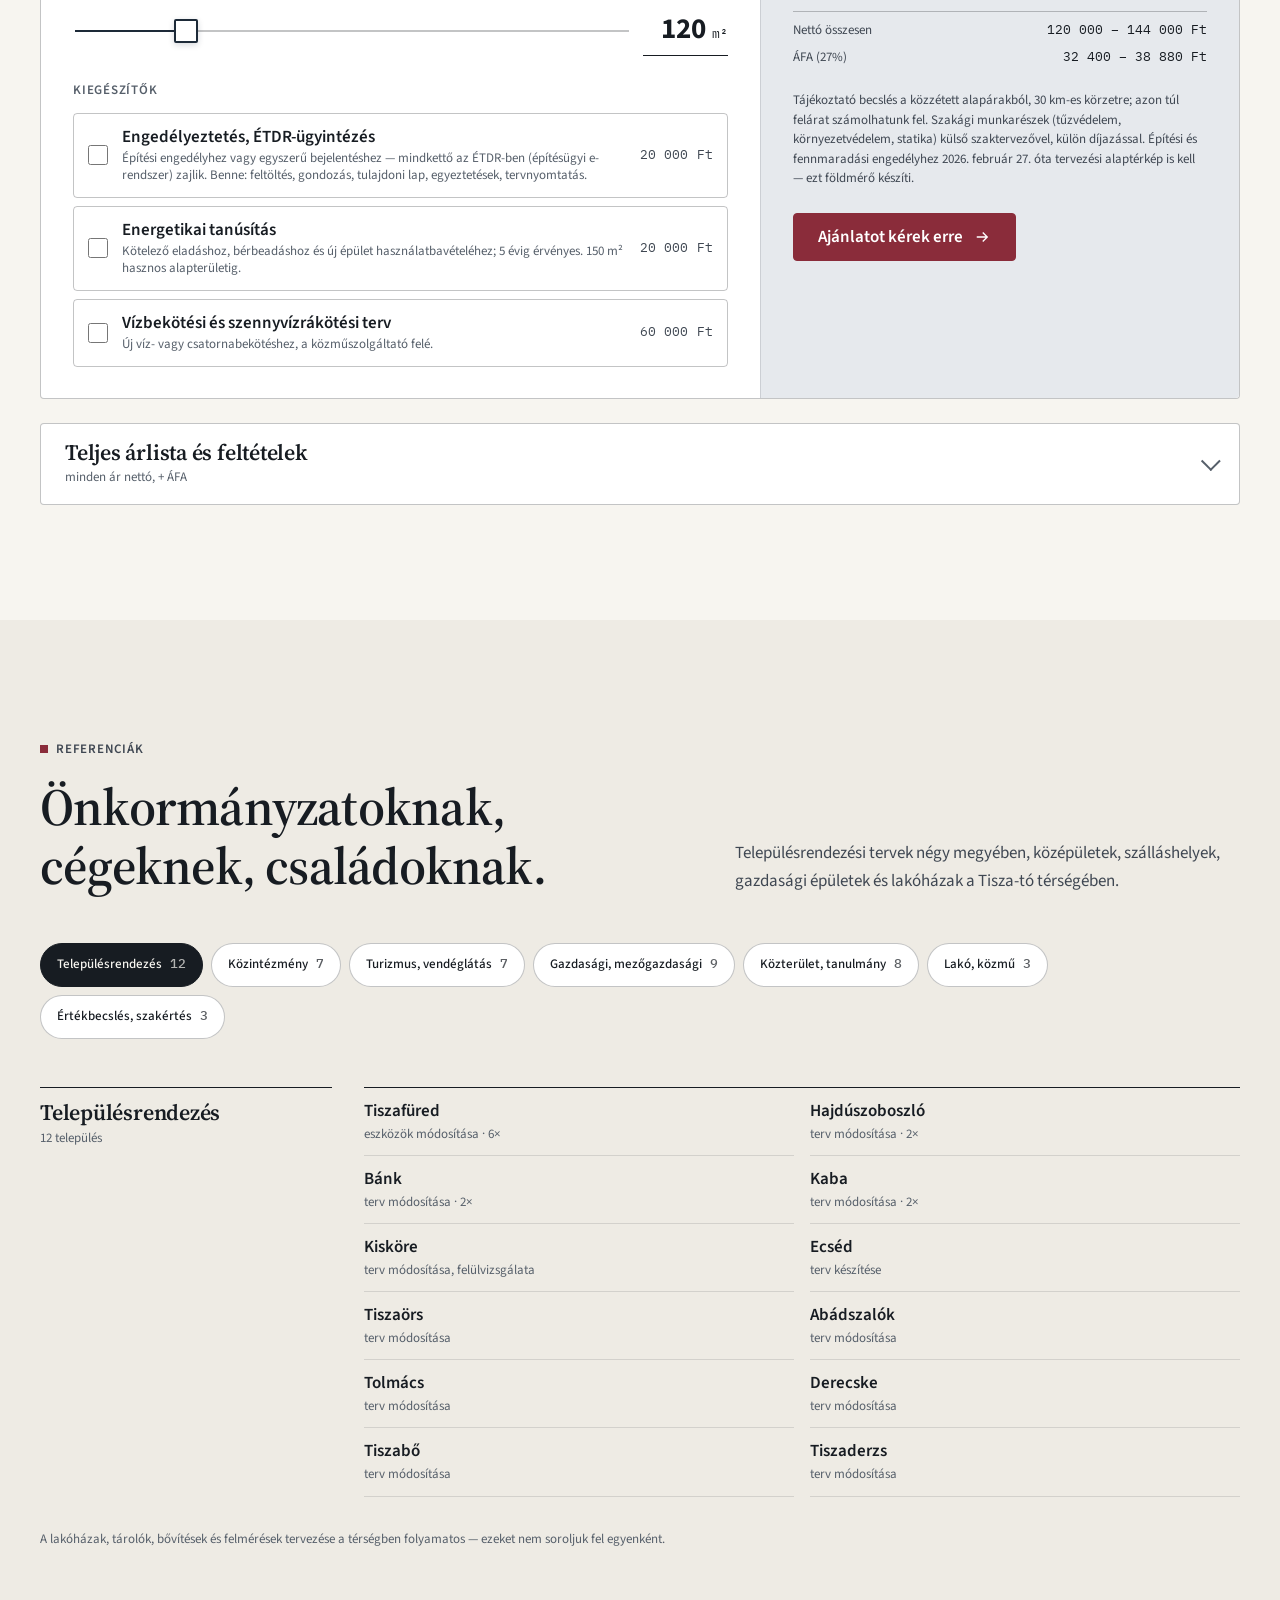
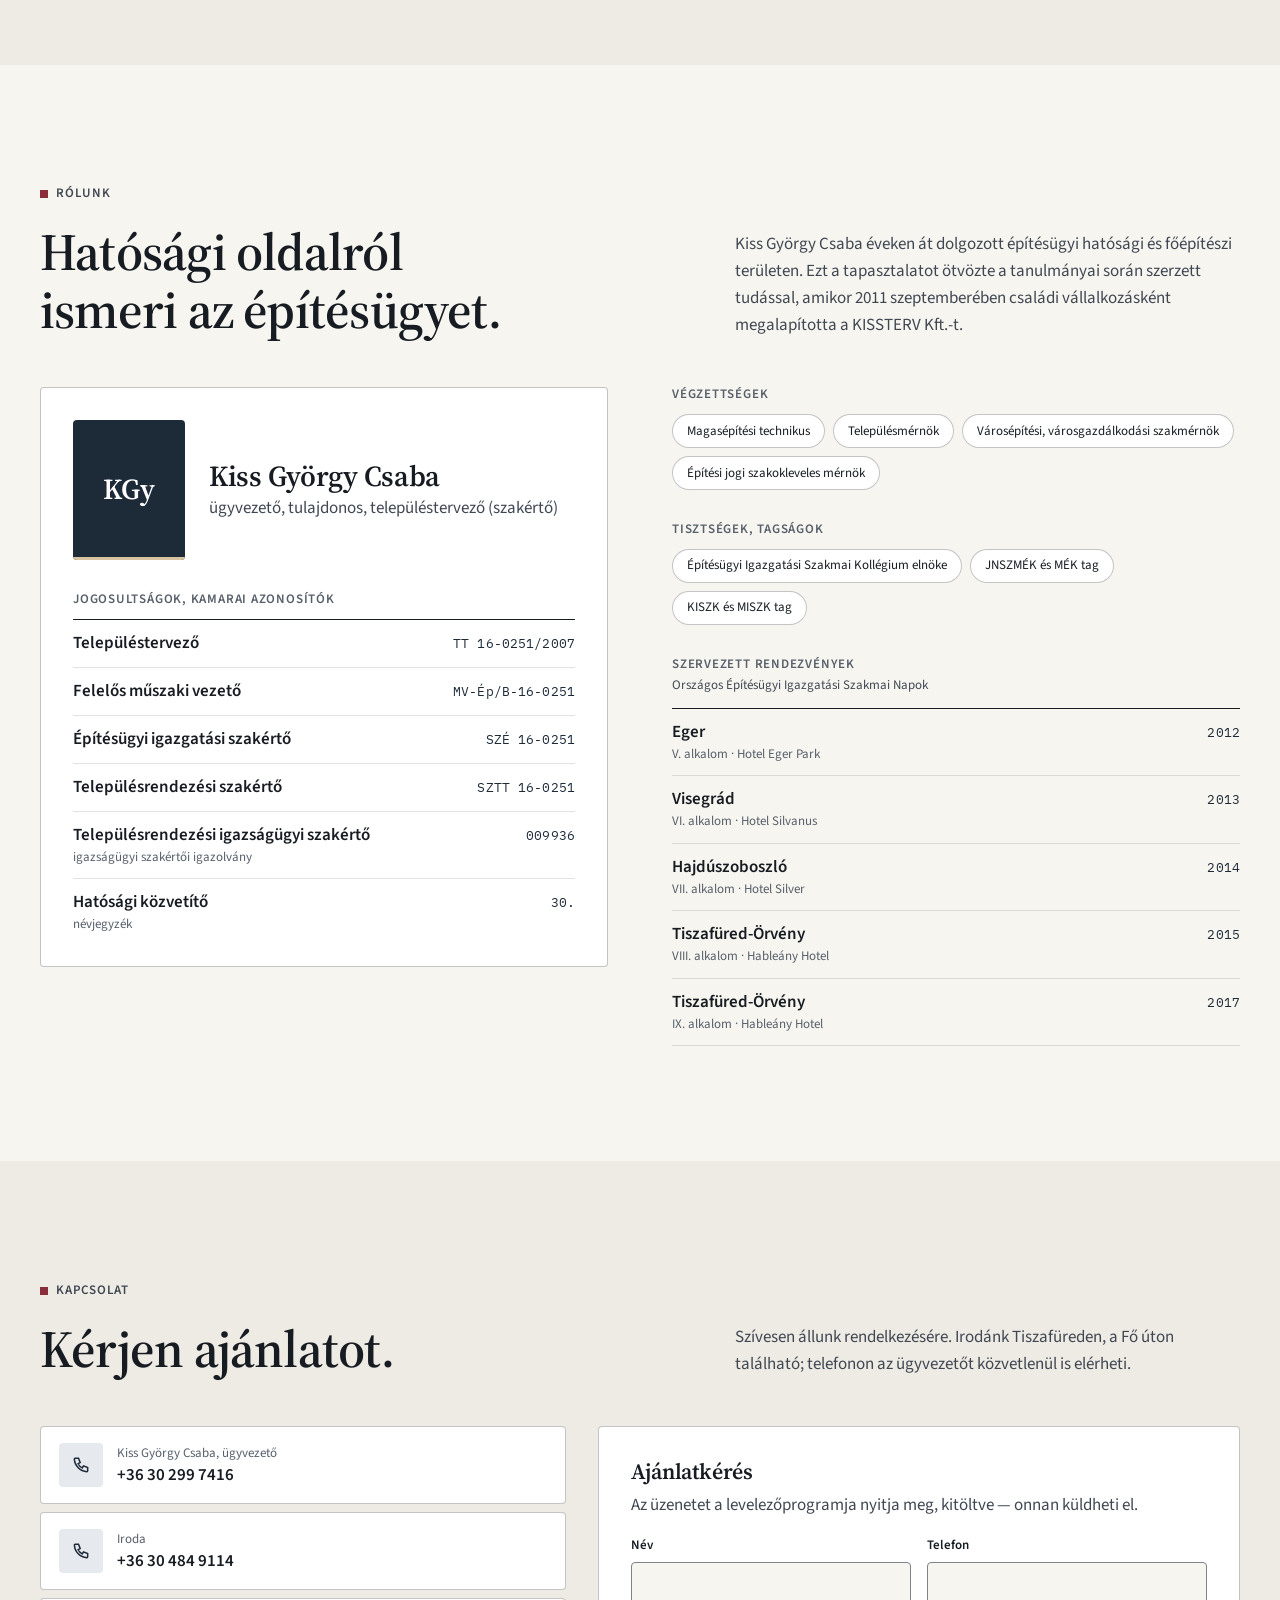
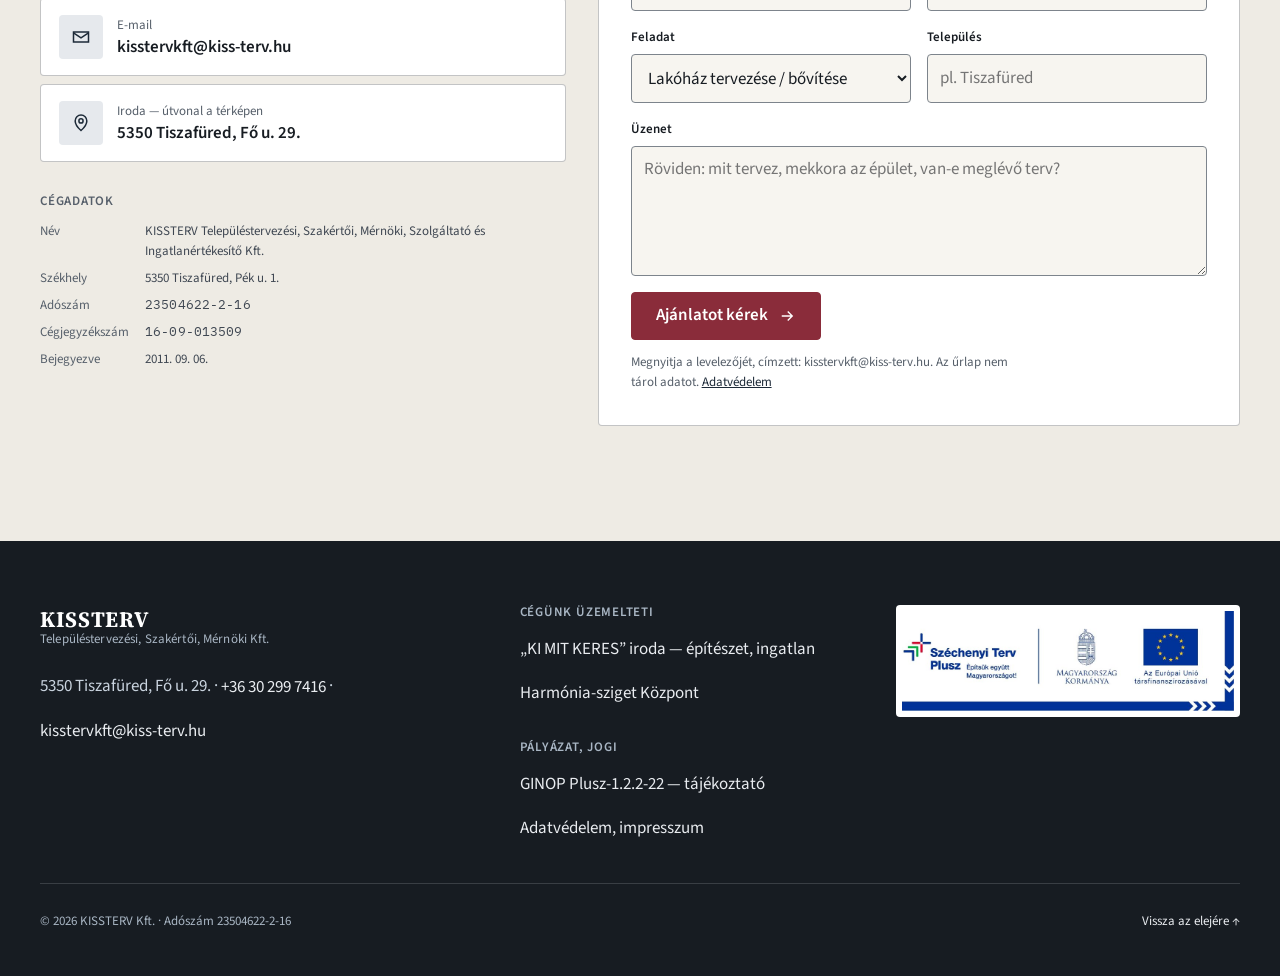
==== commit 7d9643c0: "Nyitókép: tervlap-szövegmező a jobb oldalon Co-Authored-By: Claude Opus 5.5 <noreply@anthropic.com>" ====
--- a/index.html
+++ b/index.html
@@ -76,11 +76,13 @@
         <a class="btn btn--ghost" href="#dijak">Díjkalkulátor</a>
       </div>
     </div>
-    <aside class="hero__side" aria-label="A cég számokban">
-      <dl class="hero__facts">
-        <div><dt>2011</dt><dd>óta családi vállalkozás</dd></div>
-        <div><dt>20</dt><dd>településrendezési megbízás 12 településen</dd></div>
-        <div><dt>3×</dt><dd>díjmentes tervmódosítás</dd></div>
+    <aside class="hero__side tb" aria-label="A cég röviden">
+      <p class="tb__h"><span>KISSTERV Kft.</span><span>Tiszafüred</span></p>
+      <dl class="tb__dl">
+        <div><dt>Tervező</dt><dd>Kiss György Csaba<small>településtervező, igazságügyi szakértő</small></dd></div>
+        <div><dt>Alapítva</dt><dd>2011<small>családi vállalkozás</small></dd></div>
+        <div><dt>Referencia</dt><dd>20 megbízás<small>településrendezés · 12&nbsp;település · 4&nbsp;megye</small></dd></div>
+        <div><dt>Módosítás</dt><dd>3× díjmentesen<small>az engedélyezésig, kisebb változtatásokkal</small></dd></div>
       </dl>
       <a class="infoblokk infoblokk--hero" href="palyazat.html" aria-label="Széchenyi Terv Plusz — pályázati tájékoztató">
         <img src="assets/img/szechenyi-terv-plusz.jpg" width="900" height="269" alt="Széchenyi Terv Plusz — Magyarország Kormánya — Az Európai Unió társfinanszírozásával">
--- a/assets/style.css
+++ b/assets/style.css
@@ -170,23 +170,28 @@
 .hero__cta .btn--ghost { background: transparent; color: var(--on-brand); border-color: rgba(255,255,255,.5); }
 .hero__cta .btn--ghost:hover { background: var(--on-brand); color: var(--brand); border-color: var(--on-brand); }
 .hero__cta { display: flex; flex-wrap: wrap; gap: var(--s-3); margin-top: var(--s-6); }
-.hero__side { display: grid; gap: var(--s-6); align-content: start; }
-.hero__facts { display: grid; grid-template-columns: repeat(3, minmax(0, 1fr)); gap: 0 var(--s-5); margin: 0; border-top: 1px solid var(--line-brand); }
-.hero__facts > div { padding: var(--s-4) 0; border-bottom: 1px solid var(--line-brand); }
-.hero__facts dt { font-family: var(--display); font-size: var(--fs-4); font-weight: 600; letter-spacing: -.01em; line-height: 1; font-variant-numeric: tabular-nums; color: var(--on-brand); }
-.hero__facts dd { margin: var(--s-2) 0 0; font-size: var(--fs-0); color: var(--on-brand-3); line-height: 1.35; max-width: 16em; }
-.hero__side .infoblokk--hero { margin-top: 0; }
+/* jobb oldal: tervlap-szövegmező (a műszaki rajzok keretes adatblokkja) — csak valós adat */
+.tb { display: flex; flex-direction: column; border: 1px solid var(--line-brand); background: rgba(255, 255, 255, .025); }
+.tb__h { display: flex; justify-content: space-between; gap: var(--s-4); padding: var(--s-3) var(--s-5); border-bottom: 1px solid var(--line-brand);
+  font-size: var(--fs-0); font-weight: 600; letter-spacing: .06em; text-transform: uppercase; color: var(--on-brand-3); }
+.tb__dl { margin: 0; }
+.tb__dl > div { display: grid; grid-template-columns: 6.5rem minmax(0, 1fr); gap: var(--s-3); align-items: baseline; padding: var(--s-3) var(--s-4); border-bottom: 1px solid var(--line-brand); }
+.tb__dl dt { font-size: var(--fs-0); font-weight: 600; letter-spacing: .06em; text-transform: uppercase; color: var(--on-brand-3); hyphens: manual; }
+.tb__dl dd { margin: 0; font-family: var(--display); font-size: 1.1875rem; line-height: 1.2; color: var(--on-brand); font-variant-numeric: lining-nums; }
+.tb__dl dd small { display: block; margin-top: 4px; font-family: var(--sans); font-size: var(--fs-0); line-height: 1.4; color: var(--on-brand-3); }
+.tb .infoblokk--hero { max-width: none; margin: auto var(--s-5) var(--s-5); width: auto; }
+.tb__dl { margin-bottom: var(--s-5); }
 
 @keyframes fade { to { opacity: 1; } }
 
 @media (min-width: 1100px) {
   .hero { padding: var(--s-9) 0; }
-  .hero__grid { grid-template-columns: minmax(0, 1.35fr) minmax(0, .65fr); gap: var(--s-9); align-items: end; }
+  .hero__grid { grid-template-columns: minmax(0, 1.3fr) minmax(0, .7fr); gap: var(--s-8); align-items: stretch; }
+  .hero__grid > :first-child { align-self: center; }
+  .tb__dl > div { grid-template-columns: 7.5rem minmax(0, 1fr); gap: var(--s-4); padding: var(--s-4) var(--s-5); }
+  .tb__dl dd { font-size: var(--fs-2); }
   .hero h1 { font-size: clamp(3.5rem, 6.4vw, 5.5rem); }
   .hero__lead { font-size: var(--fs-2); line-height: 1.5; }
-  .hero__facts { grid-template-columns: 1fr; }
-  .hero__facts > div { display: grid; grid-template-columns: 5.5rem 1fr; align-items: center; gap: var(--s-4); }
-  .hero__facts dd { margin: 0; }
 }
 
 /* ---------- szekciók ---------- */
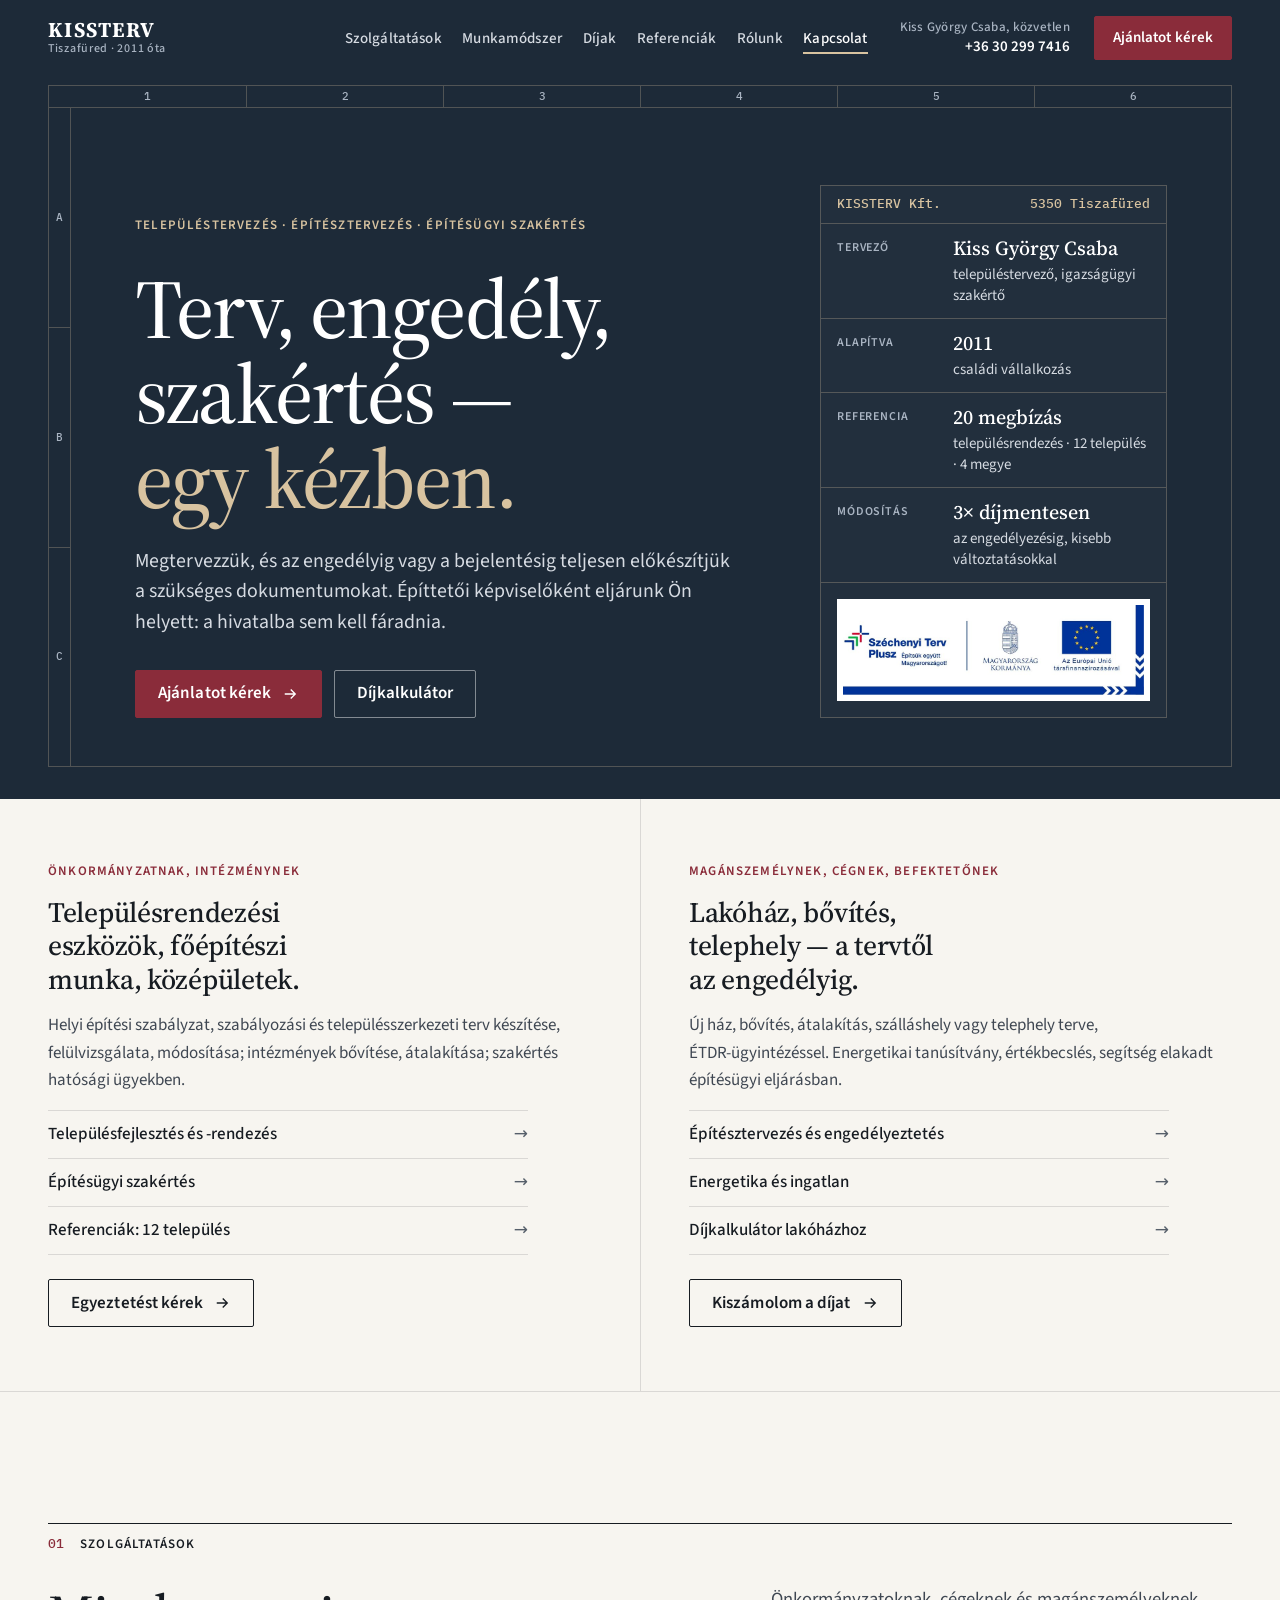
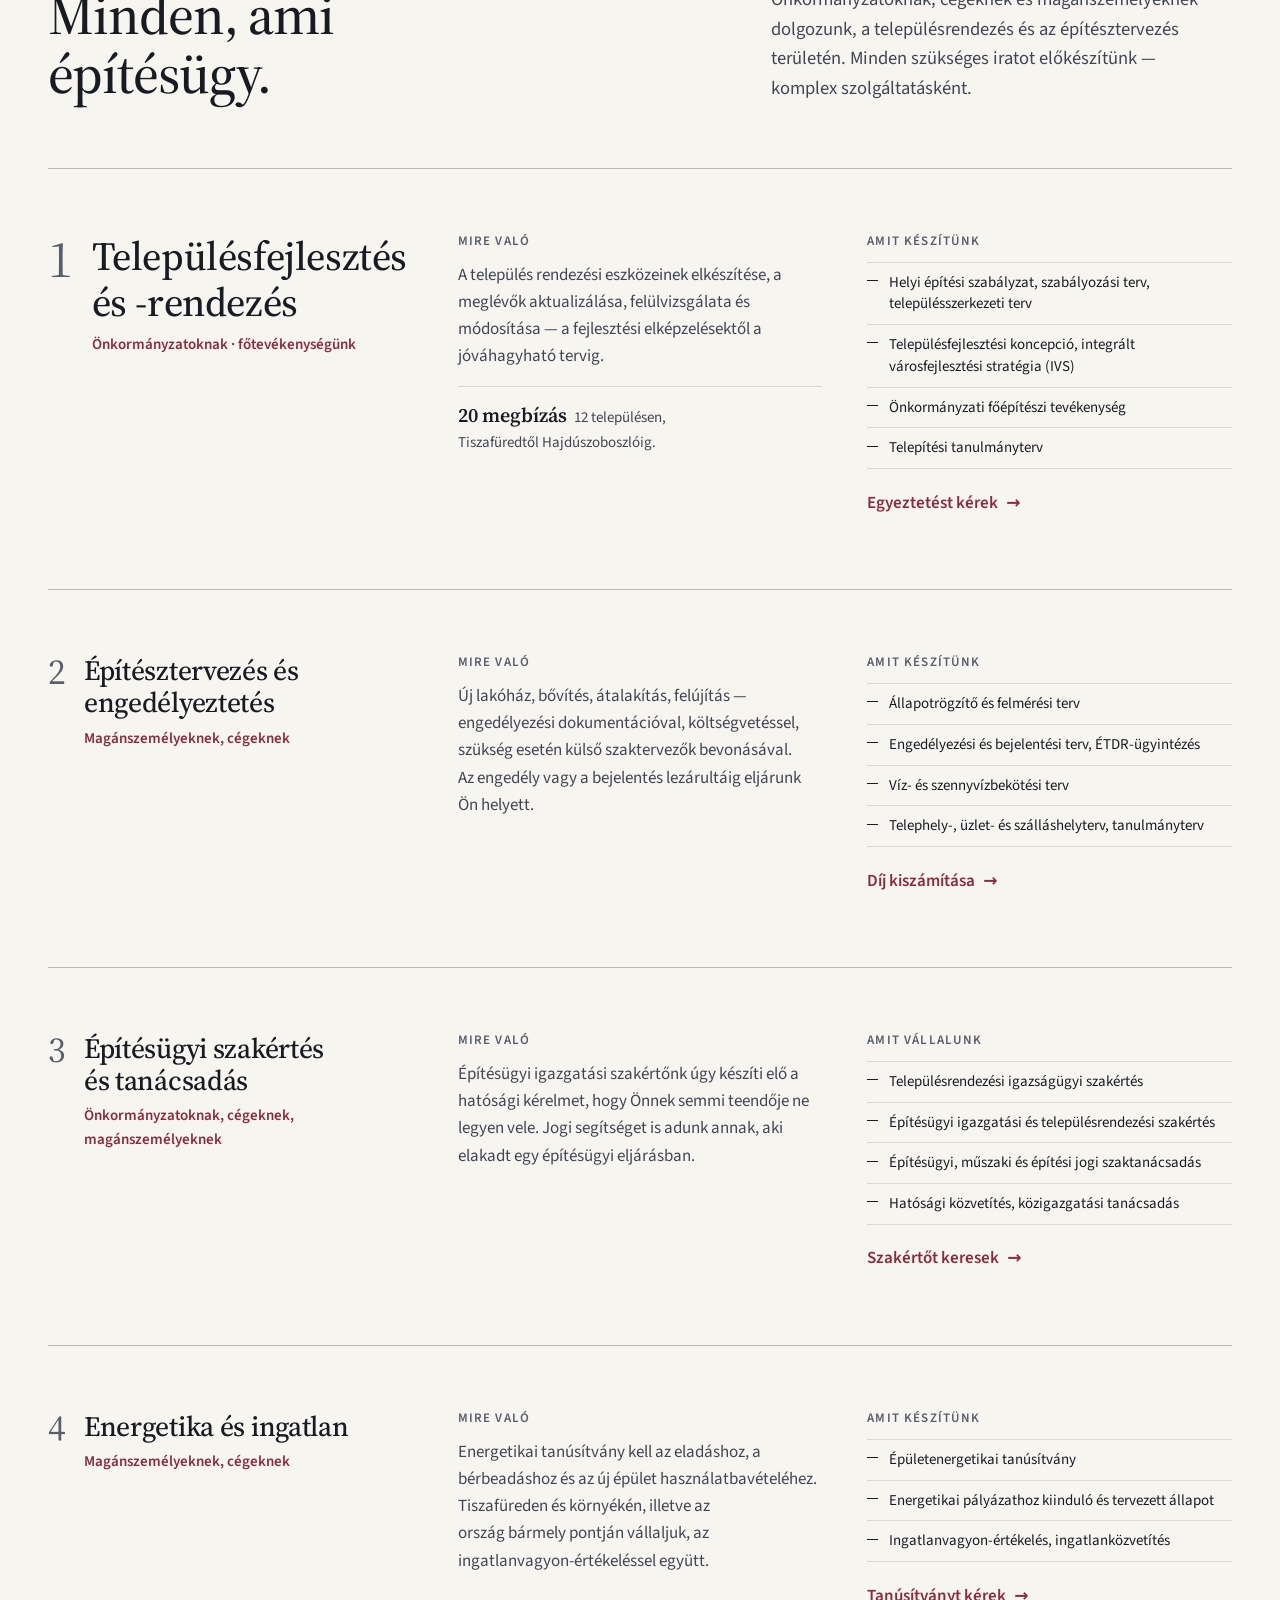
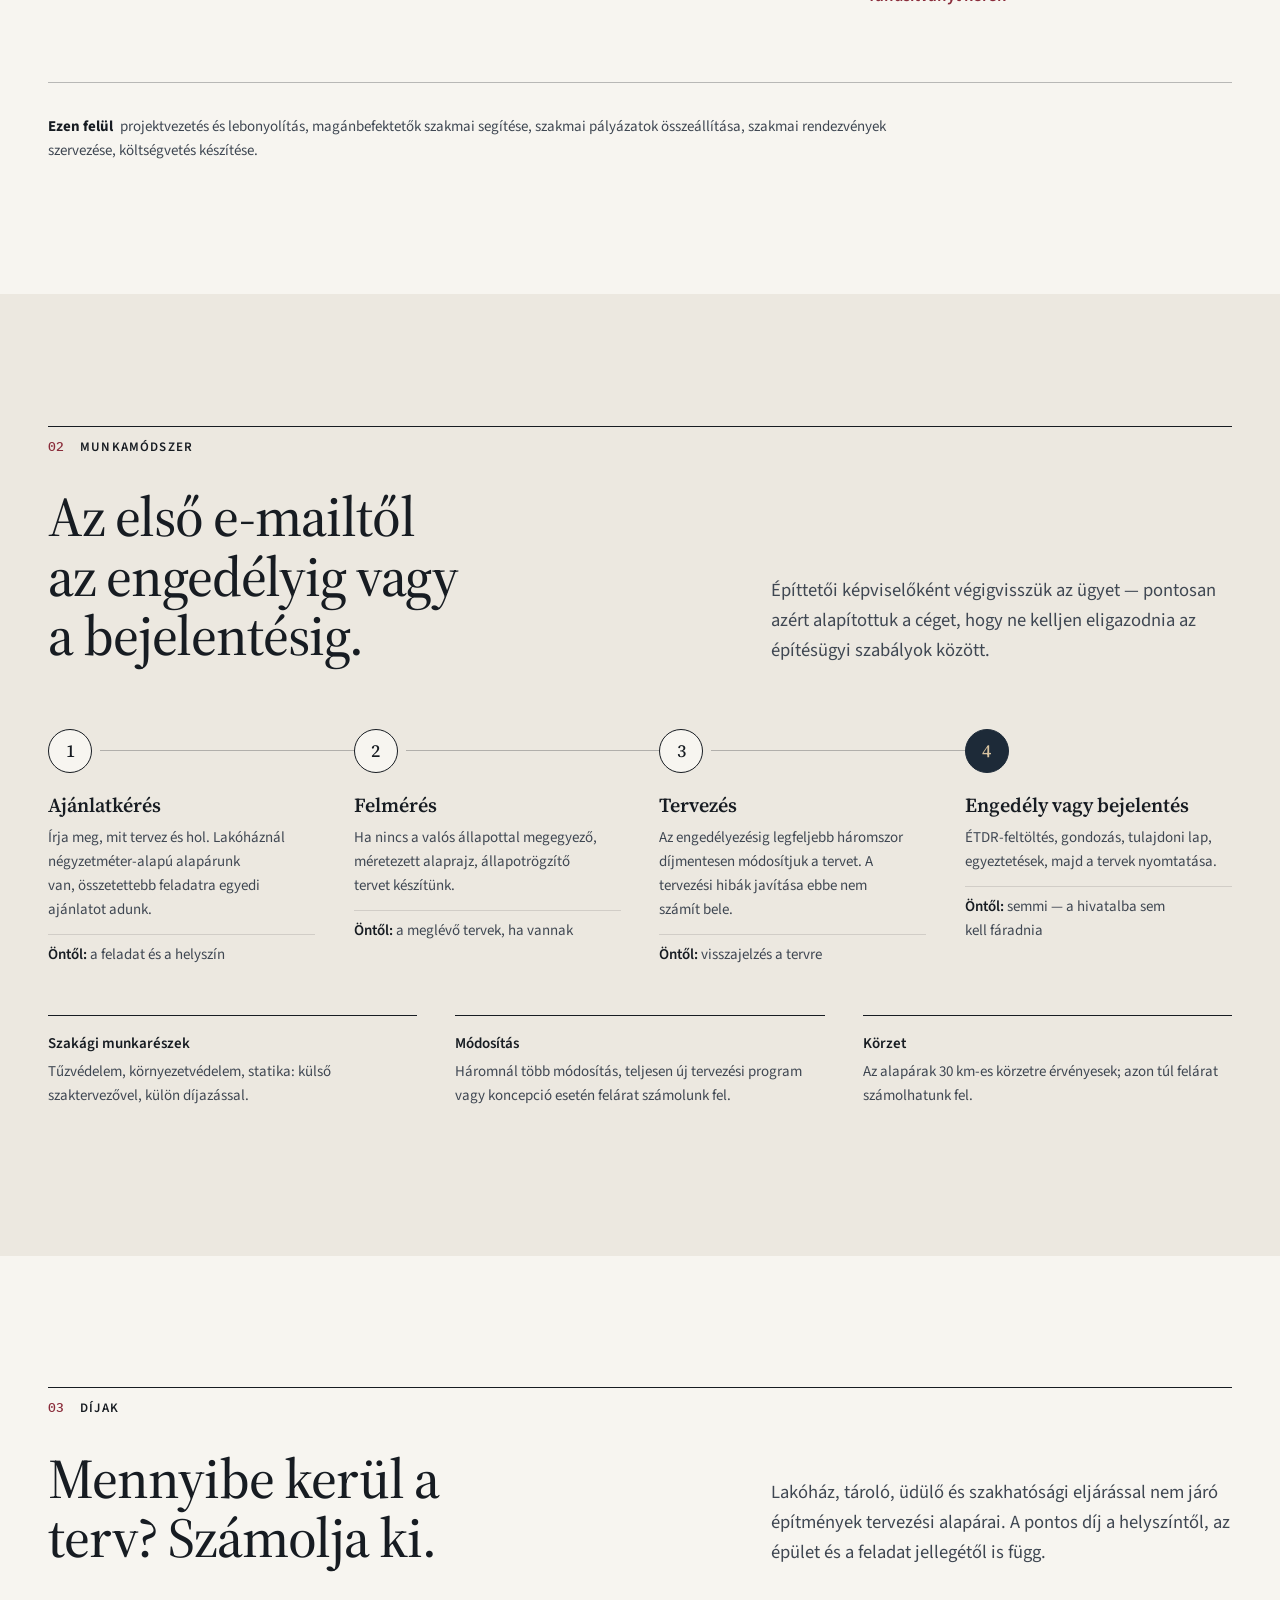
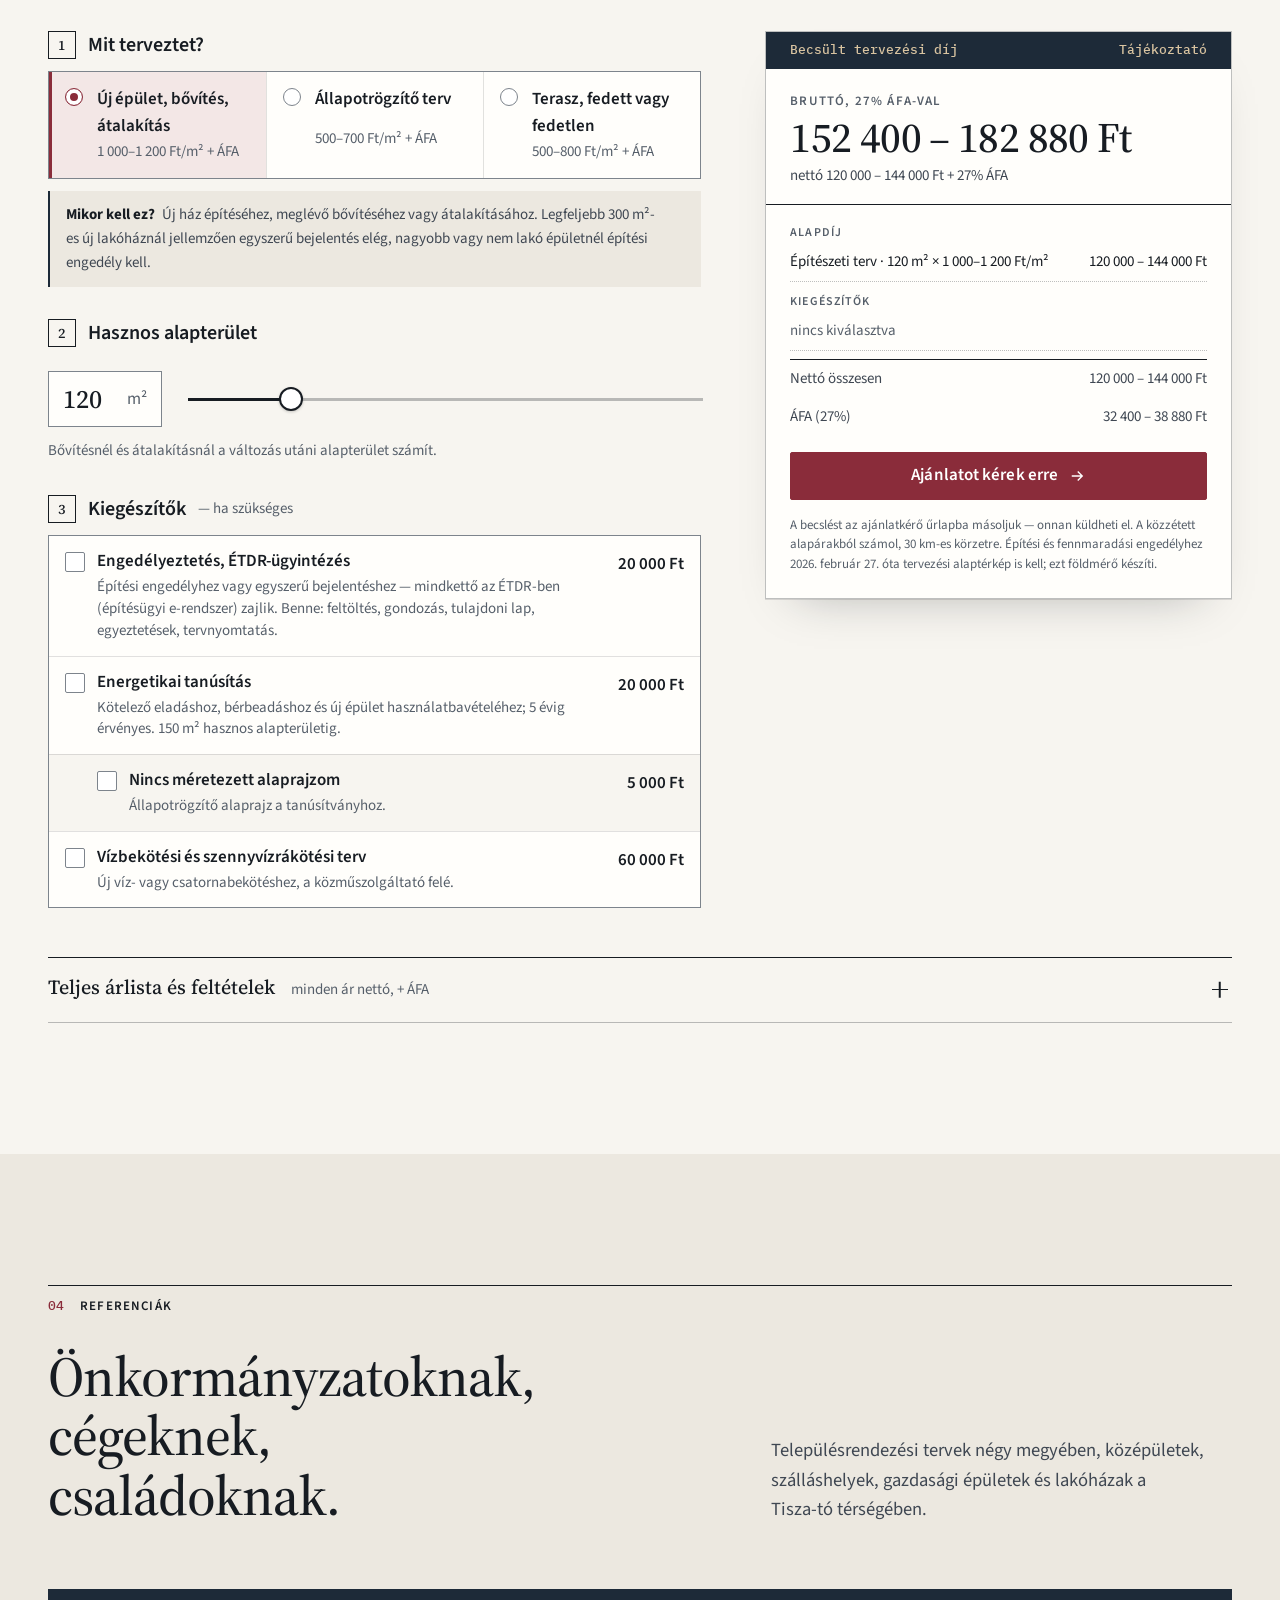
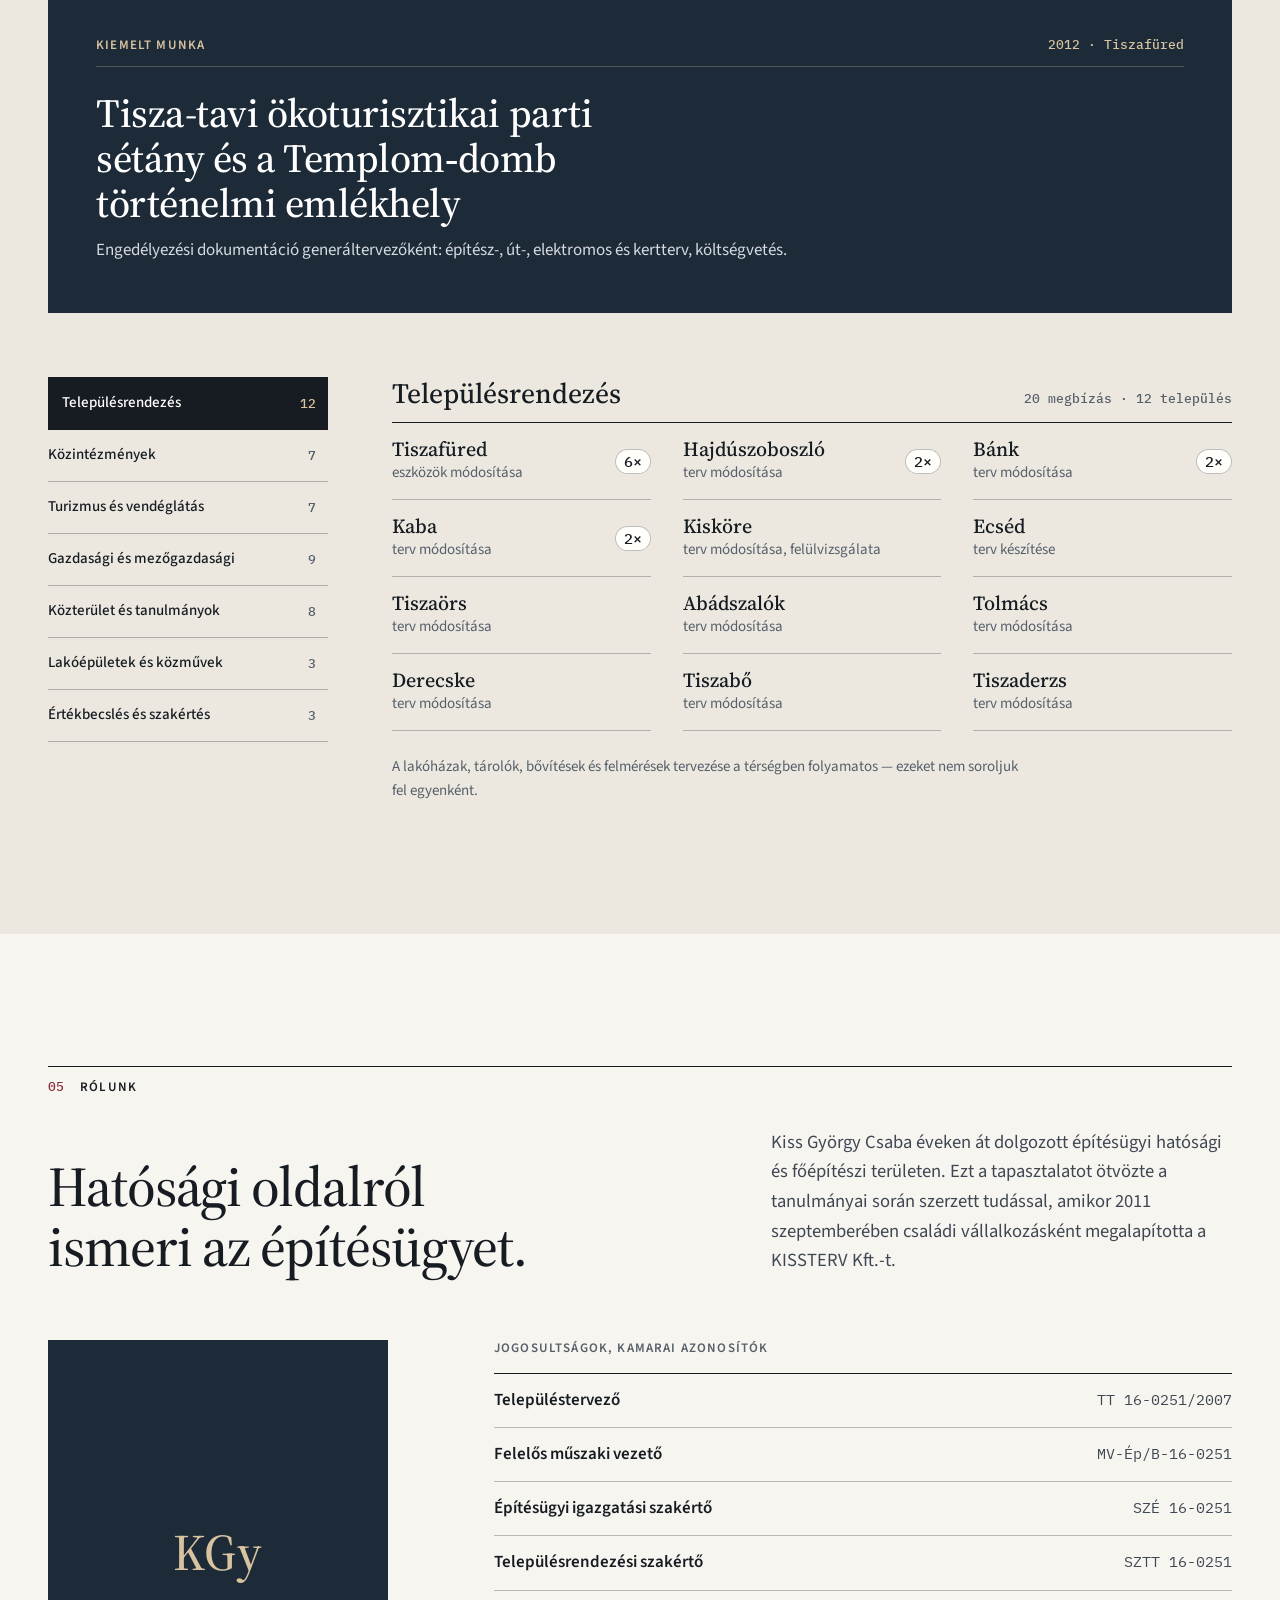
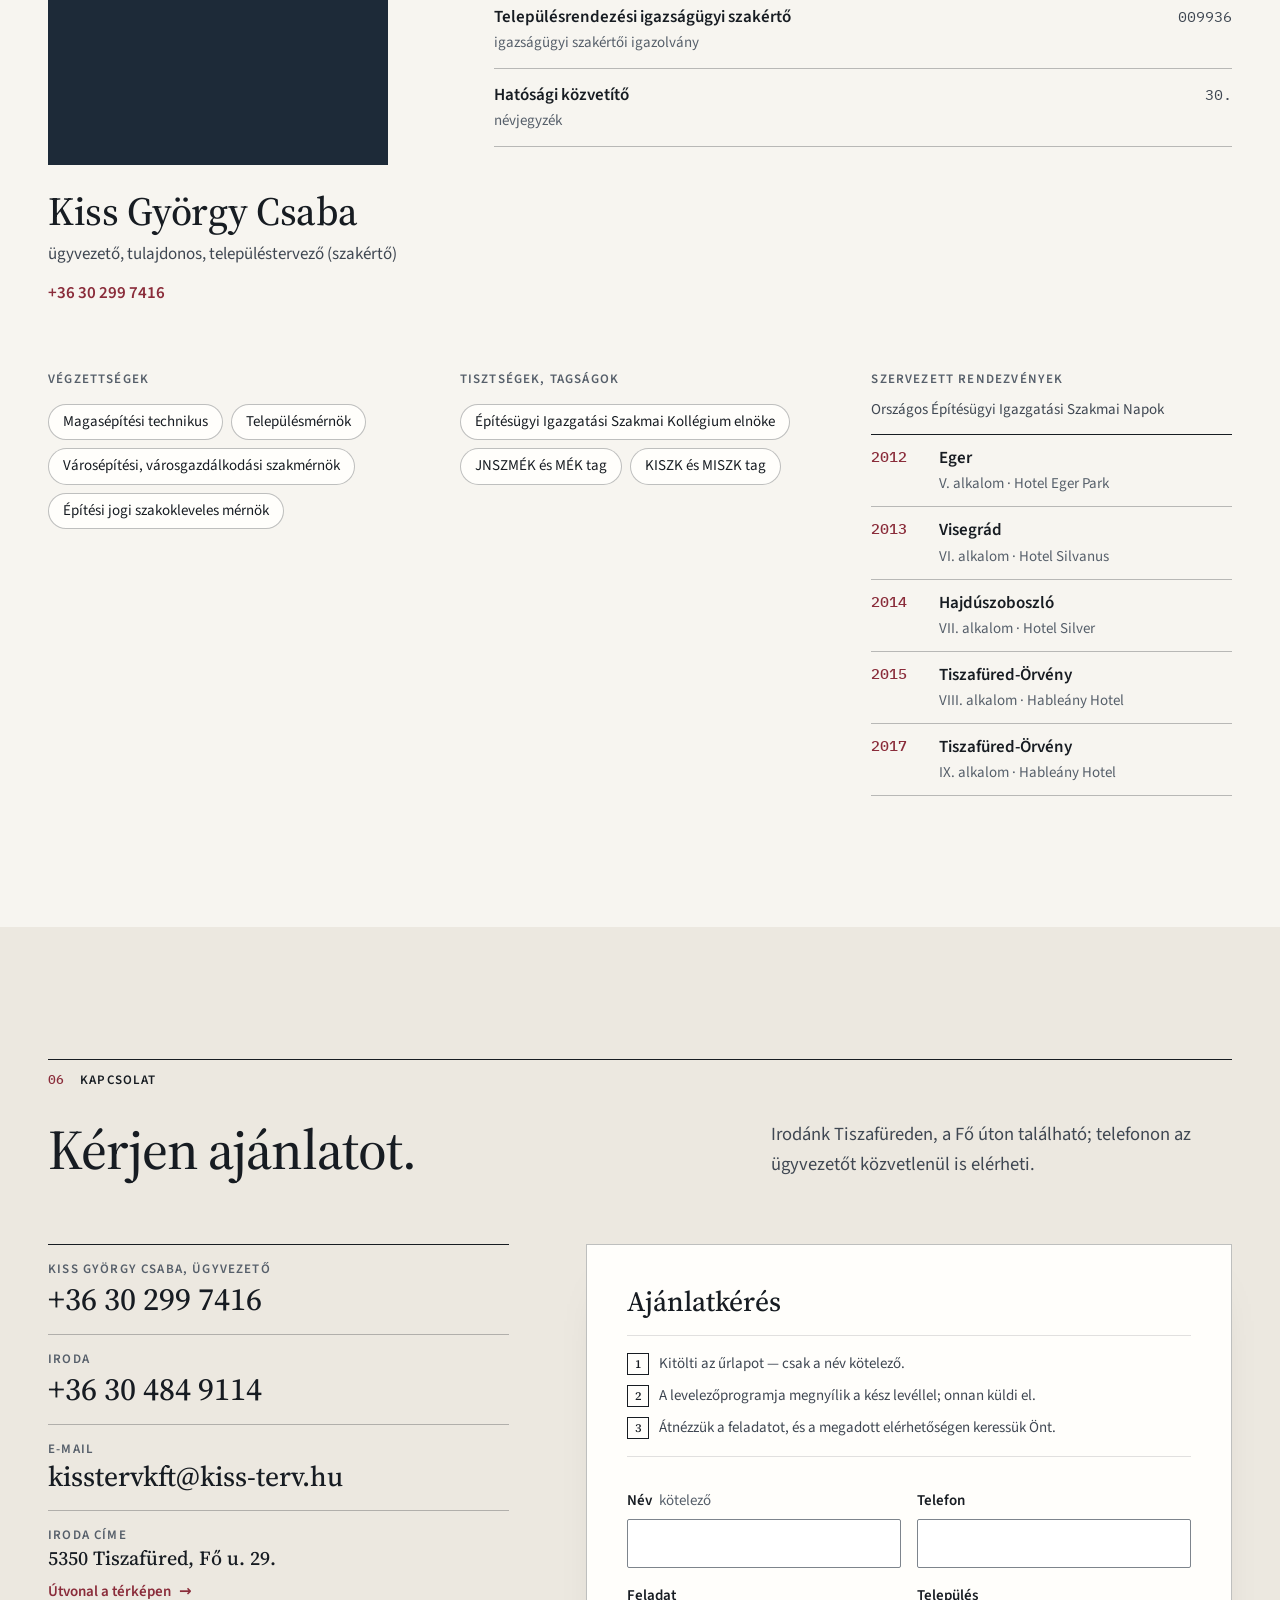
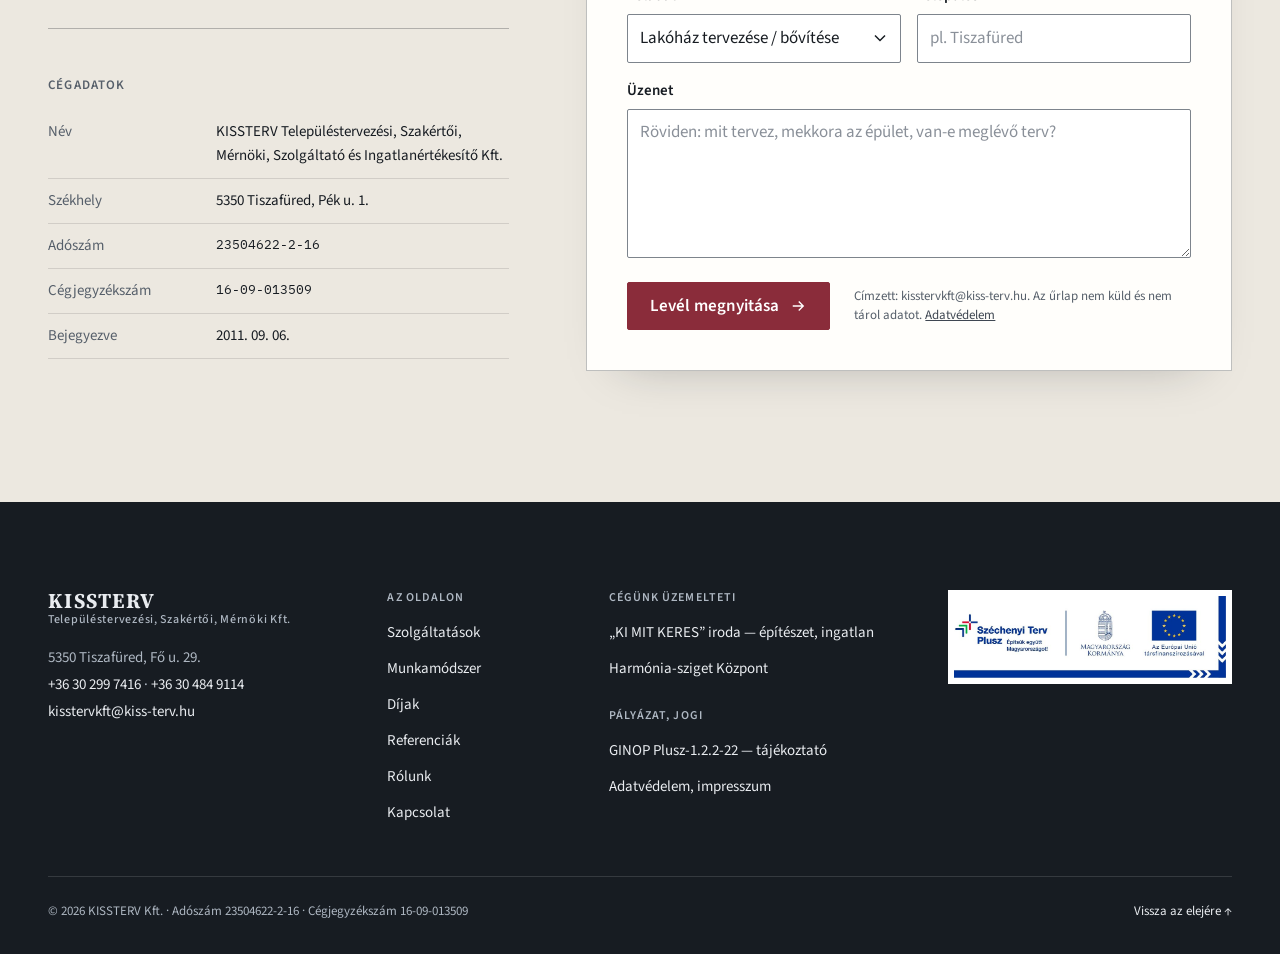
==== commit 521c0b42: "Tervlap: teljes újraépítés (prémium kör) Co-Authored-By: Claude Opus 5.5 <noreply@anthropic.com>" ====
--- a/index.html
+++ b/index.html
@@ -2,22 +2,27 @@
 <html lang="hu" class="no-js">
 <head>
 <meta charset="utf-8">
-<meta name="viewport" content="width=device-width, initial-scale=1">
-<title>KISSTERV Kft. — Településtervezés, építésügyi szakértés, Tiszafüred</title>
-<meta name="description" content="Településrendezési tervek, építésztervezés, építésügyi szakértés és energetikai tanúsítás Tiszafüredről, 2011 óta. Ügyintézés az engedélyig vagy a bejelentésig — Önnek a hivatalba sem kell fáradnia.">
+<meta name="viewport" content="width=device-width, initial-scale=1, viewport-fit=cover">
+<title>KISSTERV Kft. — Településtervezés, építésztervezés, építésügyi szakértés · Tiszafüred</title>
+<meta name="description" content="Településrendezési tervek önkormányzatoknak, építésztervezés és engedélyeztetés, építésügyi szakértés, energetikai tanúsítás és értékbecslés Tiszafüredről, 2011 óta. Díjkalkulátorral.">
 <meta name="robots" content="noindex, nofollow">
 <meta name="theme-color" content="#1d2a38">
-<link rel="icon" href="data:image/svg+xml,%3Csvg xmlns='http://www.w3.org/2000/svg' viewBox='0 0 32 32'%3E%3Crect width='32' height='32' rx='3' fill='%231d2a38'/%3E%3Ctext x='16' y='23' font-family='Georgia' font-weight='700' font-size='20' fill='white' text-anchor='middle'%3EK%3C/text%3E%3C/svg%3E">
+<link rel="icon" href="favicon.svg" type="image/svg+xml">
+<link rel="icon" href="favicon-32.png" sizes="32x32" type="image/png">
+<link rel="apple-touch-icon" href="apple-touch-icon.png">
 <link rel="preload" href="assets/fonts/source-serif-4-400-700-latin.woff2" as="font" type="font/woff2" crossorigin>
+<link rel="preload" href="assets/fonts/source-sans-3-400-700-latin.woff2" as="font" type="font/woff2" crossorigin>
 <link rel="stylesheet" href="assets/fonts.css">
 <link rel="stylesheet" href="assets/style.css">
 <meta property="og:type" content="website">
 <meta property="og:locale" content="hu_HU">
+<meta property="og:site_name" content="KISSTERV Kft.">
 <meta property="og:title" content="KISSTERV Kft. — Terv, engedély, szakértés egy kézben">
 <meta property="og:description" content="Településrendezési tervek, építésztervezés, építésügyi szakértés és energetikai tanúsítás Tiszafüredről, 2011 óta.">
 <meta property="og:image" content="https://tamasgaborvarga.github.io/kissterv-44eft6po/assets/img/og.png">
 <meta property="og:image:width" content="1200">
 <meta property="og:image:height" content="630">
+<meta property="og:image:alt" content="KISSTERV Kft. — Terv, engedély, szakértés egy kézben">
 <meta name="twitter:card" content="summary_large_image">
 <script type="application/ld+json">
 {
@@ -33,278 +38,371 @@
   "address": { "@type": "PostalAddress", "streetAddress": "Fő u. 29.", "postalCode": "5350", "addressLocality": "Tiszafüred", "addressCountry": "HU" },
   "founder": { "@type": "Person", "name": "Kiss György Csaba", "jobTitle": "ügyvezető, településtervező" },
   "areaServed": "Magyarország",
-  "knowsAbout": ["településrendezés", "építésztervezés", "építésügyi szakértés", "épületenergetikai tanúsítás", "ingatlanértékbecslés"]
+  "knowsAbout": ["településrendezés", "építésztervezés", "építésügyi szakértés", "épületenergetikai tanúsítás", "ingatlanértékbecslés"],
+  "hasOfferCatalog": {
+    "@type": "OfferCatalog",
+    "name": "Szolgáltatások",
+    "itemListElement": [
+      { "@type": "Offer", "itemOffered": { "@type": "Service", "name": "Településfejlesztés és -rendezés" } },
+      { "@type": "Offer", "itemOffered": { "@type": "Service", "name": "Építésztervezés és engedélyeztetés" } },
+      { "@type": "Offer", "itemOffered": { "@type": "Service", "name": "Építésügyi szakértés és tanácsadás" } },
+      { "@type": "Offer", "itemOffered": { "@type": "Service", "name": "Épületenergetikai tanúsítás, ingatlanvagyon-értékelés" } }
+    ]
+  }
 }
 </script>
-<script>document.documentElement.classList.remove('no-js')</script>
+<script>document.documentElement.classList.replace('no-js','js')</script>
 </head>
 <body class="has-abar">
 <a class="skip" href="#main">Ugrás a tartalomra</a>
 
 <header class="hdr" id="hdr">
   <div class="wrap hdr__in">
-    <a class="brand" href="#top" aria-label="KISSTERV Kft. — kezdőlap">
-      <span class="brand__txt"><span class="brand__name">KISSTERV</span><span class="brand__sub">Tiszafüred · 2011 óta</span></span>
+    <a class="brand" href="#top" aria-label="KISSTERV Kft. — az oldal eleje">
+      <span class="brand__name">KISSTERV</span><span class="brand__sub">Tiszafüred · 2011 óta</span>
     </a>
-    <button class="burger" id="burger" aria-expanded="false" aria-controls="nav" aria-label="Menü"><span></span><span></span><span></span></button>
+    <button class="burger" id="burger" type="button" aria-expanded="false" aria-controls="nav"><span class="burger__box" aria-hidden="true"><span></span><span></span></span><span class="burger__txt">Menü</span></button>
     <nav class="nav" id="nav" aria-label="Fő navigáció">
-      <a href="#szolgaltatasok">Szolgáltatások</a>
-      <a href="#folyamat">Így dolgozunk</a>
-      <a href="#dijak">Díjak</a>
-      <a href="#referenciak">Referenciák</a>
-      <a href="#rolunk">Rólunk</a>
-      <a href="#kapcsolat">Kapcsolat</a>
-      <a class="btn btn--accent" href="#ajanlat">Ajánlatot kérek</a>
+      <ul class="nav__list">
+        <li><a href="#szolgaltatasok"><span class="nav__n" aria-hidden="true">01</span>Szolgáltatások</a></li>
+        <li><a href="#munkamodszer"><span class="nav__n" aria-hidden="true">02</span>Munkamódszer</a></li>
+        <li><a href="#dijak"><span class="nav__n" aria-hidden="true">03</span>Díjak</a></li>
+        <li><a href="#referenciak"><span class="nav__n" aria-hidden="true">04</span>Referenciák</a></li>
+        <li><a href="#rolunk"><span class="nav__n" aria-hidden="true">05</span>Rólunk</a></li>
+        <li><a href="#kapcsolat"><span class="nav__n" aria-hidden="true">06</span>Kapcsolat</a></li>
+      </ul>
+      <div class="nav__foot">
+        <a class="nav__tel" href="tel:+36302997416"><small>Kiss György Csaba, közvetlen</small>+36 30 299 7416</a>
+        <a class="btn" href="#ajanlat">Ajánlatot kérek</a>
+      </div>
     </nav>
   </div>
 </header>
 
 <main id="main">
 
-<!-- HERO -->
-<section class="hero" id="top">
-  <div class="wrap hero__grid">
-    <div>
-      <p class="label">Településtervezés · Építésügyi szakértés</p>
-      <h1>Terv, engedély, szakértés — <span class="u">egy kézben.</span></h1>
-      <p class="hero__lead">Megtervezzük, és az engedélyig vagy a bejelentésig teljesen előkészítjük a szükséges dokumentumokat. Építtetői képviselőként eljárunk Ön helyett: a hivatalba sem kell fáradnia.</p>
-      <div class="hero__cta">
-        <a class="btn" href="#ajanlat">
-          Ajánlatot kérek
-          <svg viewBox="0 0 24 24" fill="none" stroke="currentColor" stroke-width="1.8" aria-hidden="true"><path d="M5 12h14M13 6l6 6-6 6"/></svg>
-        </a>
-        <a class="btn btn--ghost" href="#dijak">Díjkalkulátor</a>
-      </div>
-    </div>
-    <aside class="hero__side tb" aria-label="A cég röviden">
-      <p class="tb__h"><span>KISSTERV Kft.</span><span>Tiszafüred</span></p>
-      <dl class="tb__dl">
-        <div><dt>Tervező</dt><dd>Kiss György Csaba<small>településtervező, igazságügyi szakértő</small></dd></div>
-        <div><dt>Alapítva</dt><dd>2011<small>családi vállalkozás</small></dd></div>
-        <div><dt>Referencia</dt><dd>20 megbízás<small>településrendezés · 12&nbsp;település · 4&nbsp;megye</small></dd></div>
-        <div><dt>Módosítás</dt><dd>3× díjmentesen<small>az engedélyezésig, kisebb változtatásokkal</small></dd></div>
-      </dl>
-      <a class="infoblokk infoblokk--hero" href="palyazat.html" aria-label="Széchenyi Terv Plusz — pályázati tájékoztató">
-        <img src="assets/img/szechenyi-terv-plusz.jpg" width="900" height="269" alt="Széchenyi Terv Plusz — Magyarország Kormánya — Az Európai Unió társfinanszírozásával">
-      </a>
-    </aside>
-  </div>
-</section>
-
-<!-- SZOLGÁLTATÁSOK (a korábbi „Kiknek” szekció ide olvadt: minden sor jelzi, kinek szól) -->
-<section class="sec sec--line" id="szolgaltatasok" aria-labelledby="szolg-h">
-  <div class="wrap">
-    <div class="sec__head">
-      <div>
-        <p class="label">Szolgáltatások</p>
-        <h2 id="szolg-h">Minden, ami építésügy.</h2>
-      </div>
-      <p>Önkormányzatoknak, cégeknek és magánszemélyeknek egyaránt dolgozunk. Minden szükséges iratot előkészítünk, komplex szolgáltatásként, a településrendezés és az építésztervezés területén.</p>
-    </div>
+<!-- NYITÓKÉP: tervlap — keret mezőjelekkel, jobbra lent a szövegmező valós adatokkal -->
+<section class="hero" id="top" aria-labelledby="hero-h">
+  <div class="wrap">
+    <div class="sheet">
+      <div class="sheet__zones sheet__zones--x" aria-hidden="true"><span>1</span><span>2</span><span>3</span><span>4</span><span>5</span><span>6</span></div>
+      <div class="sheet__zones sheet__zones--y" aria-hidden="true"><span>A</span><span>B</span><span>C</span></div>
+      <div class="hero__grid">
+        <div class="hero__main">
+          <p class="eyebrow eyebrow--on-ink">Településtervezés · Építésztervezés · Építésügyi szakértés</p>
+          <h1 id="hero-h">Terv, engedély, szakértés&nbsp;— <span class="hl nw">egy kézben.</span></h1>
+          <p class="hero__lead">Megtervezzük, és az engedélyig vagy a bejelentésig teljesen előkészítjük a szükséges dokumentumokat. Építtetői képviselőként eljárunk Ön helyett: a hivatalba sem kell fáradnia.</p>
+          <div class="hero__cta">
+            <a class="btn" href="#ajanlat">Ajánlatot kérek<svg viewBox="0 0 24 24" aria-hidden="true"><path d="M5 12h14M13 6l6 6-6 6"/></svg></a>
+            <a class="btn btn--line-on-ink" href="#dijak">Díjkalkulátor</a>
+          </div>
+        </div>
+
+        <aside class="tb" aria-label="A cég röviden">
+          <p class="tb__h"><span>KISSTERV Kft.</span><span>5350 Tiszafüred</span></p>
+          <dl class="tb__dl">
+            <div><dt>Tervező</dt><dd>Kiss György Csaba<small>településtervező, igazságügyi szakértő</small></dd></div>
+            <div><dt>Alapítva</dt><dd>2011<small>családi vállalkozás</small></dd></div>
+            <div><dt>Referencia</dt><dd>20 megbízás<small>településrendezés · 12&nbsp;település · 4&nbsp;megye</small></dd></div>
+            <div><dt>Módosítás</dt><dd>3× díjmentesen<small>az engedélyezésig, kisebb változtatásokkal</small></dd></div>
+          </dl>
+          <a class="infoblokk infoblokk--hero" href="palyazat.html" aria-label="Széchenyi Terv Plusz — pályázati tájékoztató">
+            <img src="assets/img/szechenyi-terv-plusz.jpg" width="900" height="269" alt="Széchenyi Terv Plusz — Magyarország Kormánya — Az Európai Unió társfinanszírozásával">
+          </a>
+        </aside>
+      </div>
+    </div>
+  </div>
+</section>
+
+<!-- KINEK? — két belépési út -->
+<section class="paths" aria-label="Kinek dolgozunk?">
+  <div class="wrap paths__grid">
+    <div class="path rv">
+      <p class="path__k">Önkormányzatnak, intézménynek</p>
+      <h2 class="path__h">Településrendezési eszközök, főépítészi munka, középületek.</h2>
+      <p>Helyi építési szabályzat, szabályozási és településszerkezeti terv készítése, felülvizsgálata, módosítása; intézmények bővítése, átalakítása; szakértés hatósági ügyekben.</p>
+      <ul class="path__links">
+        <li><a href="#sz-telepules">Településfejlesztés és -rendezés</a></li>
+        <li><a href="#sz-szakertes">Építésügyi szakértés</a></li>
+        <li><a href="#referenciak" data-ref="tr">Referenciák: 12 település</a></li>
+      </ul>
+      <a class="btn btn--quiet" href="#ajanlat" data-tip="Településrendezési terv (önkormányzat)">Egyeztetést kérek<svg viewBox="0 0 24 24" aria-hidden="true"><path d="M5 12h14M13 6l6 6-6 6"/></svg></a>
+    </div>
+    <div class="path rv" style="--d:.06s">
+      <p class="path__k">Magánszemélynek, cégnek, befektetőnek</p>
+      <h2 class="path__h">Lakóház, bővítés, telephely — a tervtől az engedélyig.</h2>
+      <p>Új ház, bővítés, átalakítás, szálláshely vagy telephely terve, ÉTDR-ügyintézéssel. Energetikai tanúsítvány, értékbecslés, segítség elakadt építésügyi eljárásban.</p>
+      <ul class="path__links">
+        <li><a href="#sz-epitesz">Építésztervezés és engedélyeztetés</a></li>
+        <li><a href="#sz-energetika">Energetika és ingatlan</a></li>
+        <li><a href="#dijak">Díjkalkulátor lakóházhoz</a></li>
+      </ul>
+      <a class="btn btn--quiet" href="#dijak">Kiszámolom a díjat<svg viewBox="0 0 24 24" aria-hidden="true"><path d="M5 12h14M13 6l6 6-6 6"/></svg></a>
+    </div>
+  </div>
+</section>
+
+<!-- 01 SZOLGÁLTATÁSOK -->
+<section class="sec" id="szolgaltatasok" aria-labelledby="szolg-h">
+  <div class="wrap">
+    <header class="sec__head">
+      <p class="sh"><span class="sh__n">01</span><span>Szolgáltatások</span></p>
+      <h2 id="szolg-h">Minden, ami építésügy.</h2>
+      <p class="sec__lead">Önkormányzatoknak, cégeknek és magánszemélyeknek dolgozunk, a településrendezés és az építésztervezés területén. Minden szükséges iratot előkészítünk — komplex szolgáltatásként.</p>
+    </header>
 
     <div class="svc">
-      <article class="svc__row rv">
-        <div class="svc__title">
-          <svg class="svc__ico" viewBox="0 0 44 44" fill="none" stroke="currentColor" stroke-width="1.6" aria-hidden="true"><path d="M4 10l12-4 12 4 12-4v28l-12 4-12-4-12 4z"/><path d="M16 6v28M28 10v28"/><path d="M8 24l6-2 4 3 6-4 6 3 6-3"/></svg>
-          <h3>Településfejlesztés és -rendezés</h3>
-          <p class="svc__for"><b>Önkormányzatoknak</b> · főtevékenységünk</p>
-        </div>
-        <p class="svc__desc">Településrendezési eszközök készítése, a meglévők aktualizálása, felülvizsgálata és módosítása.</p>
-        <ul class="svc__list">
-          <li>Helyi építési szabályzat, szabályozási terv, településszerkezeti terv</li>
-          <li>Településfejlesztési koncepció, integrált városfejlesztési stratégia (IVS)</li>
-          <li>Önkormányzati főépítészi tevékenység</li>
-        </ul>
+      <article class="svc__item svc__item--lead rv" id="sz-telepules" aria-labelledby="sz1-h">
+        <div class="svc__id">
+          <span class="svc__n">1</span>
+          <h3 id="sz1-h">Településfejlesztés és -rendezés</h3>
+          <p class="svc__for">Önkormányzatoknak · főtevékenységünk</p>
+        </div>
+        <div class="svc__what">
+          <h4>Mire való</h4>
+          <p>A település rendezési eszközeinek elkészítése, a meglévők aktualizálása, felülvizsgálata és módosítása — a fejlesztési elképzelésektől a jóváhagyható tervig.</p>
+          <p class="svc__proof"><b>20 megbízás</b> 12 településen, Tiszafüredtől Hajdúszoboszlóig.</p>
+        </div>
+        <div class="svc__get">
+          <h4>Amit készítünk</h4>
+          <ul>
+            <li>Helyi építési szabályzat, szabályozási terv, településszerkezeti terv</li>
+            <li>Településfejlesztési koncepció, integrált városfejlesztési stratégia (IVS)</li>
+            <li>Önkormányzati főépítészi tevékenység</li>
+            <li>Telepítési tanulmányterv</li>
+          </ul>
+          <a class="more" href="#ajanlat" data-tip="Településrendezési terv (önkormányzat)">Egyeztetést kérek</a>
+        </div>
       </article>
 
-      <article class="svc__row rv">
-        <div class="svc__title">
-          <svg class="svc__ico" viewBox="0 0 44 44" fill="none" stroke="currentColor" stroke-width="1.6" aria-hidden="true"><path d="M8 40V18L22 6l14 12v22z"/><path d="M17 40V28h10v12"/><path d="M2 40h40"/></svg>
-          <h3>Építésztervezés és engedélyeztetés</h3>
-          <p class="svc__for"><b>Magánszemélyeknek, cégeknek</b></p>
-        </div>
-        <p class="svc__desc">Új lakóház, bővítés, átalakítás, felújítás — engedélyezési dokumentációval, költségvetéssel, szükség esetén külső szaktervezők bevonásával. Az engedély vagy a bejelentés lezárultáig eljárunk Ön helyett.</p>
-        <ul class="svc__list">
-          <li>Állapotrögzítő és felmérési tervek</li>
-          <li>Engedélyezési és bejelentési terv, ÉTDR-ügyintézés</li>
-          <li>Víz- és szennyvízbekötési tervek</li>
-          <li>Telephely-, üzlet- és szálláshely-tervek, tanulmánytervek</li>
-        </ul>
+      <article class="svc__item rv" id="sz-epitesz" aria-labelledby="sz2-h">
+        <div class="svc__id">
+          <span class="svc__n">2</span>
+          <h3 id="sz2-h">Építésztervezés és engedélyeztetés</h3>
+          <p class="svc__for">Magánszemélyeknek, cégeknek</p>
+        </div>
+        <div class="svc__what">
+          <h4>Mire való</h4>
+          <p>Új lakóház, bővítés, átalakítás, felújítás — engedélyezési dokumentációval, költségvetéssel, szükség esetén külső szaktervezők bevonásával. Az engedély vagy a bejelentés lezárultáig eljárunk Ön helyett.</p>
+        </div>
+        <div class="svc__get">
+          <h4>Amit készítünk</h4>
+          <ul>
+            <li>Állapotrögzítő és felmérési terv</li>
+            <li>Engedélyezési és bejelentési terv, ÉTDR-ügyintézés</li>
+            <li>Víz- és szennyvízbekötési terv</li>
+            <li>Telephely-, üzlet- és szálláshelyterv, tanulmányterv</li>
+          </ul>
+          <a class="more" href="#dijak">Díj kiszámítása</a>
+        </div>
       </article>
 
-      <article class="svc__row rv">
-        <div class="svc__title">
-          <svg class="svc__ico" viewBox="0 0 44 44" fill="none" stroke="currentColor" stroke-width="1.6" aria-hidden="true"><path d="M22 4v36M10 40h24"/><path d="M6 12h32"/><path d="M6 12l-4 12a4 4 0 0 0 8 0zM38 12l-4 12a4 4 0 0 0 8 0z"/></svg>
-          <h3>Építésügyi szakértés és tanácsadás</h3>
-          <p class="svc__for"><b>Mindenkinek</b> · hatósági ügyekben is</p>
-        </div>
-        <p class="svc__desc">Építésügyi igazgatási szakértőnk úgy készíti elő a hatósági kérelmet, hogy Önnek semmi teendője nincs vele. Jogi segítséget is adunk annak, aki elakadt egy építésügyi eljárásban.</p>
-        <ul class="svc__list">
-          <li>Településrendezési igazságügyi szakértés</li>
-          <li>Építésügyi igazgatási és településrendezési szakértés</li>
-          <li>Építésügyi, műszaki és építési jogi szaktanácsadás</li>
-          <li>Hatósági közvetítés, közigazgatási tanácsadás</li>
-        </ul>
+      <article class="svc__item rv" id="sz-szakertes" aria-labelledby="sz3-h">
+        <div class="svc__id">
+          <span class="svc__n">3</span>
+          <h3 id="sz3-h">Építésügyi szakértés és tanácsadás</h3>
+          <p class="svc__for">Önkormányzatoknak, cégeknek, magánszemélyeknek</p>
+        </div>
+        <div class="svc__what">
+          <h4>Mire való</h4>
+          <p>Építésügyi igazgatási szakértőnk úgy készíti elő a hatósági kérelmet, hogy Önnek semmi teendője ne legyen vele. Jogi segítséget is adunk annak, aki elakadt egy építésügyi eljárásban.</p>
+        </div>
+        <div class="svc__get">
+          <h4>Amit vállalunk</h4>
+          <ul>
+            <li>Településrendezési igazságügyi szakértés</li>
+            <li>Építésügyi igazgatási és településrendezési szakértés</li>
+            <li>Építésügyi, műszaki és építési jogi szaktanácsadás</li>
+            <li>Hatósági közvetítés, közigazgatási tanácsadás</li>
+          </ul>
+          <a class="more" href="#ajanlat" data-tip="Építésügyi szakértés, tanácsadás">Szakértőt keresek</a>
+        </div>
       </article>
 
-      <article class="svc__row rv">
-        <div class="svc__title">
-          <svg class="svc__ico" viewBox="0 0 44 44" fill="none" stroke="currentColor" stroke-width="1.6" aria-hidden="true"><path d="M8 6h22l6 6v26H8z"/><path d="M14 30h4M14 25h8M14 20h12M14 15h16"/></svg>
-          <h3>Energetika és ingatlan</h3>
-          <p class="svc__for"><b>Magánszemélyeknek, cégeknek</b></p>
-        </div>
-        <p class="svc__desc">Épületenergetikai tanúsítás Tiszafüreden és környékén, illetve az ország bármely pontján, valamint ingatlanvagyon-értékelés.</p>
-        <ul class="svc__list">
-          <li>Épületenergetikai tanúsítvány</li>
-          <li>Energetikai pályázathoz kiinduló és tervezett állapot</li>
-          <li>Ingatlanvagyon-értékelés, ingatlanközvetítés</li>
-        </ul>
+      <article class="svc__item rv" id="sz-energetika" aria-labelledby="sz4-h">
+        <div class="svc__id">
+          <span class="svc__n">4</span>
+          <h3 id="sz4-h">Energetika és ingatlan</h3>
+          <p class="svc__for">Magánszemélyeknek, cégeknek</p>
+        </div>
+        <div class="svc__what">
+          <h4>Mire való</h4>
+          <p>Energetikai tanúsítvány kell az eladáshoz, a bérbeadáshoz és az új épület használatbavételéhez. Tiszafüreden és környékén, illetve az ország bármely pontján vállaljuk, az ingatlanvagyon-értékeléssel együtt.</p>
+        </div>
+        <div class="svc__get">
+          <h4>Amit készítünk</h4>
+          <ul>
+            <li>Épületenergetikai tanúsítvány</li>
+            <li>Energetikai pályázathoz kiinduló és tervezett állapot</li>
+            <li>Ingatlanvagyon-értékelés, ingatlanközvetítés</li>
+          </ul>
+          <a class="more" href="#ajanlat" data-tip="Energetikai tanúsítás">Tanúsítványt kérek</a>
+        </div>
       </article>
     </div>
 
-    <p class="svc__more rv"><b>Ezen felül:</b> projektvezetés és lebonyolítás, magánbefektetők szakmai segítése, szakmai pályázatok összeállítása, szakmai rendezvények szervezése, költségvetés készítése.</p>
-  </div>
-</section>
-
-<!-- FOLYAMAT -->
-<section class="sec sec--tight sec--alt" id="folyamat" aria-labelledby="folyamat-h">
-  <div class="wrap">
-    <div class="sec__head">
-      <div>
-        <p class="label">Így dolgozunk</p>
-        <h2 id="folyamat-h">Az első e-mailtől az engedélyig vagy bejelentésig.</h2>
-      </div>
-      <p>Építtetői képviselőként végigvisszük az ügyet — pontosan azért alapítottuk a céget, hogy ne kelljen eligazodnia az építésügyi szabályok között.</p>
-    </div>
+    <p class="svc__more rv"><b>Ezen felül</b> projektvezetés és lebonyolítás, magánbefektetők szakmai segítése, szakmai pályázatok összeállítása, szakmai rendezvények szervezése, költségvetés készítése.</p>
+  </div>
+</section>
+
+<!-- 02 MUNKAMÓDSZER -->
+<section class="sec sec--stone" id="munkamodszer" aria-labelledby="mod-h">
+  <div class="wrap">
+    <header class="sec__head">
+      <p class="sh"><span class="sh__n">02</span><span>Munkamódszer</span></p>
+      <h2 id="mod-h">Az első e-mailtől az engedélyig vagy a bejelentésig.</h2>
+      <p class="sec__lead">Építtetői képviselőként végigvisszük az ügyet — pontosan azért alapítottuk a céget, hogy ne kelljen eligazodnia az építésügyi szabályok között.</p>
+    </header>
+
     <ol class="steps">
-      <li class="rv">
+      <li class="step rv">
+        <span class="step__n" aria-hidden="true">1</span>
         <h3>Ajánlatkérés</h3>
-        <p>Írja meg, mit tervez és hol. Lakóháznál m²-alapú alapárunk van, összetettebb feladatra egyedi ajánlatot adunk.</p>
+        <p>Írja meg, mit tervez és hol. Lakóháznál négyzetméter-alapú alapárunk van, összetettebb feladatra egyedi ajánlatot adunk.</p>
+        <p class="step__you"><b>Öntől:</b> a feladat és a helyszín</p>
       </li>
-      <li class="rv" style="--d:.08s">
+      <li class="step rv" style="--d:.06s">
+        <span class="step__n" aria-hidden="true">2</span>
         <h3>Felmérés</h3>
         <p>Ha nincs a valós állapottal megegyező, méretezett alaprajz, állapotrögzítő tervet készítünk.</p>
+        <p class="step__you"><b>Öntől:</b> a meglévő tervek, ha vannak</p>
       </li>
-      <li class="rv" style="--d:.16s">
+      <li class="step rv" style="--d:.12s">
+        <span class="step__n" aria-hidden="true">3</span>
         <h3>Tervezés</h3>
         <p>Az engedélyezésig legfeljebb háromszor díjmentesen módosítjuk a tervet. A tervezési hibák javítása ebbe nem számít bele.</p>
+        <p class="step__you"><b>Öntől:</b> visszajelzés a tervre</p>
       </li>
-      <li class="rv" style="--d:.24s">
+      <li class="step rv" style="--d:.18s">
+        <span class="step__n" aria-hidden="true">4</span>
         <h3>Engedély vagy bejelentés</h3>
         <p>ÉTDR-feltöltés, gondozás, tulajdoni lap, egyeztetések, majd a tervek nyomtatása.</p>
+        <p class="step__you"><b>Öntől:</b> semmi — a hivatalba sem kell fáradnia</p>
       </li>
     </ol>
-  </div>
-</section>
-
-<!-- DÍJAK — a domináns szekció -->
+
+    <dl class="terms rv">
+      <div><dt>Szakági munkarészek</dt><dd>Tűzvédelem, környezetvédelem, statika: külső szaktervezővel, külön díjazással.</dd></div>
+      <div><dt>Módosítás</dt><dd>Háromnál több módosítás, teljesen új tervezési program vagy koncepció esetén felárat számolunk fel.</dd></div>
+      <div><dt>Körzet</dt><dd>Az alapárak 30 km-es körzetre érvényesek; azon túl felárat számolhatunk fel.</dd></div>
+    </dl>
+  </div>
+</section>
+
+<!-- 03 DÍJAK -->
 <section class="sec" id="dijak" aria-labelledby="dijak-h">
   <div class="wrap">
-    <div class="sec__head">
-      <div>
-        <p class="label">Díjak</p>
-        <h2 id="dijak-h">Mennyibe kerül a terv? Számolja ki.</h2>
-      </div>
-      <p>Lakóház, tároló, üdülő és szakhatósági eljárással nem járó építmények tervezési alapárai. A pontos díj a helyszíntől, az épület és a feladat jellegétől is függ.</p>
-    </div>
-
-    <div class="fees">
-      <form class="calc rv" id="calc" aria-label="Tervezési díj kalkulátor" onsubmit="return false">
-        <div class="calc__body">
-          <fieldset>
-            <legend>Feladat</legend>
-            <div class="seg">
-              <label><input type="radio" name="tipus" value="uj" checked><span>Új épület, bővítés, átalakítás<small>1 000–1 200 Ft/m²</small></span></label>
-              <label><input type="radio" name="tipus" value="allapot"><span>Állapotrögzítő terv<small>500–700 Ft/m²</small></span></label>
-              <label><input type="radio" name="tipus" value="terasz"><span>Terasz (fedett / fedetlen)<small>500–800 Ft/m²</small></span></label>
-            </div>
-            <p class="seg__hint" id="tip-hint"><b>Mikor kell ez?</b> <span>Új ház építéséhez, meglévő bővítéséhez vagy átalakításához.</span></p>
-          </fieldset>
-
-          <div>
-            <label class="fl" for="m2r">Hasznos alapterület</label>
-            <div class="area">
-              <input type="range" id="m2r" min="10" max="600" step="5" value="120" aria-label="Alapterület csúszka">
-              <div class="area__num"><input type="number" id="m2" min="1" max="600" value="120" inputmode="numeric" aria-label="Alapterület négyzetméterben"><span class="code">m²</span></div>
-            </div>
+    <header class="sec__head">
+      <p class="sh"><span class="sh__n">03</span><span>Díjak</span></p>
+      <h2 id="dijak-h">Mennyibe kerül a terv? Számolja ki.</h2>
+      <p class="sec__lead">Lakóház, tároló, üdülő és szakhatósági eljárással nem járó építmények tervezési alapárai. A pontos díj a helyszíntől, az épület és a feladat jellegétől is függ.</p>
+    </header>
+
+    <form class="calc rv" id="calc" aria-label="Tervezési díj kalkulátor" onsubmit="return false">
+      <div class="calc__in">
+        <fieldset class="cstep">
+          <legend><span class="cstep__n" aria-hidden="true">1</span>Mit terveztet?</legend>
+          <div class="seg">
+            <label><input type="radio" name="tipus" value="uj" checked><span><b>Új épület, bővítés, átalakítás</b><small class="num">1 000–1 200 Ft/m² + ÁFA</small></span></label>
+            <label><input type="radio" name="tipus" value="allapot"><span><b>Állapotrögzítő terv</b><small class="num">500–700 Ft/m² + ÁFA</small></span></label>
+            <label><input type="radio" name="tipus" value="terasz"><span><b>Terasz, fedett vagy fedetlen</b><small class="num">500–800 Ft/m² + ÁFA</small></span></label>
           </div>
-
-          <fieldset>
-            <legend>Kiegészítők</legend>
-            <div class="opts">
-              <label class="opt"><input type="checkbox" id="o-etdr"><span><b>Engedélyeztetés, ÉTDR-ügyintézés</b><small>Építési engedélyhez vagy egyszerű bejelentéshez — mindkettő az ÉTDR-ben (építésügyi e-rendszer) zajlik. Benne: feltöltés, gondozás, tulajdoni lap, egyeztetések, tervnyomtatás.</small></span><span class="code">20 000 Ft</span></label>
-              <label class="opt" id="o-en-w"><input type="checkbox" id="o-en"><span><b>Energetikai tanúsítás</b><small>Kötelező eladáshoz, bérbeadáshoz és új épület használatbavételéhez; 5 évig érvényes. 150 m² hasznos alapterületig.</small><small class="opt__why">Terasznál nem értelmezhető.</small></span><span class="code">20 000 Ft</span></label>
-              <label class="opt opt--sub" id="o-alap-w" hidden><input type="checkbox" id="o-alap"><span><b>Nincs méretezett alaprajzom</b><small>állapotrögzítő alaprajz a tanúsítványhoz</small></span><span class="code">5 000 Ft</span></label>
-              <label class="opt"><input type="checkbox" id="o-viz"><span><b>Vízbekötési és szennyvízrákötési terv</b><small>Új víz- vagy csatornabekötéshez, a közműszolgáltató felé.</small></span><span class="code">60 000 Ft</span></label>
-            </div>
-          </fieldset>
-        </div>
-
-        <div class="calc__out" id="calc-out" aria-live="polite">
-          <div class="calc__sticky">
-          <div class="calc__total"><span>Becsült díj, bruttó</span><b class="calc__big" id="out-brutto">—</b><small id="out-netto"></small></div>
-          <div class="calc__bill" id="out-lines"></div>
+          <p class="hint" id="tip-hint"><b>Mikor kell ez?</b> <span>Új ház építéséhez, meglévő bővítéséhez vagy átalakításához.</span></p>
+        </fieldset>
+
+        <div class="cstep">
+          <label class="cstep__l" for="m2"><span class="cstep__n" aria-hidden="true">2</span>Hasznos alapterület</label>
+          <div class="area">
+            <div class="area__num"><input type="number" id="m2" min="1" max="600" value="120" inputmode="numeric" aria-describedby="m2-help"><span class="num">m²</span></div>
+            <input type="range" id="m2r" min="10" max="600" step="5" value="120" aria-label="Alapterület csúszkával" aria-describedby="m2-help">
+          </div>
+          <p class="help" id="m2-help">Bővítésnél és átalakításnál a változás utáni alapterület számít.</p>
+        </div>
+
+        <fieldset class="cstep">
+          <legend><span class="cstep__n" aria-hidden="true">3</span>Kiegészítők <small>— ha szükséges</small></legend>
+          <div class="opts">
+            <label class="opt"><input type="checkbox" id="o-etdr"><span class="opt__t"><b>Engedélyeztetés, ÉTDR-ügyintézés</b><small>Építési engedélyhez vagy egyszerű bejelentéshez — mindkettő az ÉTDR-ben (építésügyi e-rendszer) zajlik. Benne: feltöltés, gondozás, tulajdoni lap, egyeztetések, tervnyomtatás.</small></span><span class="opt__p num">20 000 Ft</span></label>
+            <label class="opt" id="o-en-w"><input type="checkbox" id="o-en"><span class="opt__t"><b>Energetikai tanúsítás</b><small>Kötelező eladáshoz, bérbeadáshoz és új épület használatbavételéhez; 5 évig érvényes. 150 m² hasznos alapterületig.</small><small class="opt__why">Terasznál nem értelmezhető.</small></span><span class="opt__p num">20 000 Ft</span></label>
+            <label class="opt opt--sub" id="o-alap-w" hidden><input type="checkbox" id="o-alap"><span class="opt__t"><b>Nincs méretezett alaprajzom</b><small>Állapotrögzítő alaprajz a tanúsítványhoz.</small></span><span class="opt__p num">5 000 Ft</span></label>
+            <label class="opt"><input type="checkbox" id="o-viz"><span class="opt__t"><b>Vízbekötési és szennyvízrákötési terv</b><small>Új víz- vagy csatornabekötéshez, a közműszolgáltató felé.</small></span><span class="opt__p num">60 000 Ft</span></label>
+          </div>
+        </fieldset>
+      </div>
+
+      <div class="calc__out" id="calc-out">
+        <div class="bill">
+          <p class="bill__h"><span>Becsült tervezési díj</span><span>Tájékoztató</span></p>
+          <div class="bill__total" aria-live="polite" aria-atomic="true">
+            <span class="bill__lbl">Bruttó, 27% ÁFA-val</span>
+            <b class="bill__big num" id="out-brutto">—</b>
+            <small class="num" id="out-netto"></small>
+          </div>
+          <div class="bill__lines" id="out-lines"></div>
           <p class="calc__warn" id="out-warn" hidden></p>
-          <p class="calc__note">Tájékoztató becslés a közzétett alapárakból, 30 km-es körzetre; azon túl felárat számolhatunk fel. Szakági munkarészek (tűzvédelem, környezetvédelem, statika) külső szaktervezővel, külön díjazással. Építési és fennmaradási engedélyhez 2026. február 27. óta tervezési alaptérkép is kell — ezt földmérő készíti.</p>
-          <a class="btn btn--accent" id="calc-mail" href="#ajanlat">Ajánlatot kérek erre
-            <svg viewBox="0 0 24 24" fill="none" stroke="currentColor" stroke-width="1.8" aria-hidden="true"><path d="M5 12h14M13 6l6 6-6 6"/></svg>
-          </a>
-          </div>
-        </div>
-      </form>
-
-      <aside class="ptable rv" style="--d:.1s" aria-labelledby="ptable-h">
-        <details class="ptable__d" id="ptable-d">
-        <summary><h3 id="ptable-h">Teljes árlista és feltételek</h3><span class="ptable__sub">minden ár nettó, + ÁFA</span><span class="ptable__tog" aria-hidden="true"></span></summary>
+          <a class="btn btn--block" id="calc-mail" href="#ajanlat">Ajánlatot kérek erre<svg viewBox="0 0 24 24" aria-hidden="true"><path d="M5 12h14M13 6l6 6-6 6"/></svg></a>
+          <p class="bill__note">A becslést az ajánlatkérő űrlapba másoljuk — onnan küldheti el. A közzétett alapárakból számol, 30 km-es körzetre. Építési és fennmaradási engedélyhez 2026. február 27. óta tervezési alaptérkép is kell; ezt földmérő készíti.</p>
+        </div>
+      </div>
+    </form>
+
+    <details class="ptable rv" id="ptable-d">
+      <summary><span class="ptable__h">Teljes árlista és feltételek</span><span class="ptable__sub">minden ár nettó, + ÁFA</span><span class="ptable__tog" aria-hidden="true"></span></summary>
+      <div class="ptable__body">
         <dl>
-          <div><dt>Állapotrögzítő terv<small>helyszínrajz, alaprajz, homlokzat, metszet</small></dt><dd>500–700 Ft/m²</dd></div>
-          <div><dt>Új, átalakítandó, bővítendő épület<small>+ műszaki leírás, a változás utáni alapterülettel</small></dt><dd>1 000–1 200 Ft/m²</dd></div>
-          <div><dt>Terasz<small>fedett vagy fedetlen</small></dt><dd>500–800 Ft/m²</dd></div>
-          <div><dt>ÉTDR-ügyintézés<small>engedélyeztetés esetén</small></dt><dd>20 000 Ft</dd></div>
-          <div><dt>Energetikai tanúsítás<small>150 m²-ig</small></dt><dd>20 000 Ft</dd></div>
-          <div><dt>Felmérési alaprajz a tanúsításhoz<small>150 m²-ig, ha nincs méretezett alaprajz</small></dt><dd>5 000 Ft</dd></div>
-          <div><dt>Energetikai pályázathoz<small>kiinduló + tervezett állapot</small></dt><dd>25 000 + 25 000 Ft</dd></div>
-          <div><dt>Víz- és szennyvízbekötési terv</dt><dd>60 000 Ft</dd></div>
+          <div><dt>Állapotrögzítő terv<small>helyszínrajz, alaprajz, homlokzat, metszet</small></dt><dd class="num">500–700 Ft/m²</dd></div>
+          <div><dt>Új, átalakítandó, bővítendő épület<small>+ műszaki leírás, a változás utáni alapterülettel</small></dt><dd class="num">1 000–1 200 Ft/m²</dd></div>
+          <div><dt>Terasz<small>fedett vagy fedetlen</small></dt><dd class="num">500–800 Ft/m²</dd></div>
+          <div><dt>ÉTDR-ügyintézés<small>engedélyeztetés esetén</small></dt><dd class="num">20 000 Ft</dd></div>
+          <div><dt>Energetikai tanúsítás<small>150 m²-ig</small></dt><dd class="num">20 000 Ft</dd></div>
+          <div><dt>Felmérési alaprajz a tanúsításhoz<small>150 m²-ig, ha nincs méretezett alaprajz</small></dt><dd class="num">5 000 Ft</dd></div>
+          <div><dt>Energetikai pályázathoz<small>kiinduló + tervezett állapot</small></dt><dd class="num">25 000 + 25 000 Ft</dd></div>
+          <div><dt>Víz- és szennyvízbekötési terv</dt><dd class="num">60 000 Ft</dd></div>
         </dl>
         <div class="ptable__foot">
           <p>Minden ár + ÁFA. 150 m² fölötti épület tanúsítására, szakhatósági eljárással járó vagy nagy kiterjedésű építményekre, kiviteli, útépítési, településrendezési és tanulmánytervre, pályázatírásra egyedi ajánlatot adunk.</p>
           <p>Teljesen új tervezési program, koncepció vagy háromnál több módosítás esetén felárat számolunk fel.</p>
         </div>
-        </details>
-      </aside>
-    </div>
-  </div>
-</section>
-
-<!-- REFERENCIÁK -->
-<section class="sec sec--alt" id="referenciak" aria-labelledby="ref-h">
-  <div class="wrap">
-    <div class="sec__head">
-      <div>
-        <p class="label">Referenciák</p>
-        <h2 id="ref-h">Önkormányzatoknak, cégeknek, családoknak.</h2>
-      </div>
-      <p>Településrendezési tervek négy megyében, középületek, szálláshelyek, gazdasági épületek és lakóházak a <span class="nw">Tisza-tó</span> térségében.</p>
-    </div>
-
-    <div class="filter" id="filter" role="toolbar" aria-label="Referenciák szűrése">
-      <button type="button" class="chip" data-k="tr" aria-pressed="true">Településrendezés<span class="n">12</span></button>
-      <button type="button" class="chip" data-k="koz" aria-pressed="false">Közintézmény<span class="n">7</span></button>
-      <button type="button" class="chip" data-k="tur" aria-pressed="false">Turizmus, vendéglátás<span class="n">7</span></button>
-      <button type="button" class="chip" data-k="gaz" aria-pressed="false">Gazdasági, mezőgazdasági<span class="n">9</span></button>
-      <button type="button" class="chip" data-k="ter" aria-pressed="false">Közterület, tanulmány<span class="n">8</span></button>
-      <button type="button" class="chip" data-k="lak" aria-pressed="false">Lakó, közmű<span class="n">3</span></button>
-      <button type="button" class="chip" data-k="szak" aria-pressed="false">Értékbecslés, szakértés<span class="n">3</span></button>
-    </div>
-    <div class="refs" id="refs">
-      <section class="rgroup" data-k="tr" aria-labelledby="rg-tr">
-        <header class="rgroup__h"><h3 id="rg-tr">Településrendezés</h3><span>12 település</span></header>
-        <div class="rgroup__body">
-          <ul class="rgroup__list">
-            <li><b>Tiszafüred</b><span>eszközök módosítása · 6×</span></li>
-            <li><b>Hajdúszoboszló</b><span>terv módosítása · 2×</span></li>
-            <li><b>Bánk</b><span>terv módosítása · 2×</span></li>
-            <li><b>Kaba</b><span>terv módosítása · 2×</span></li>
+      </div>
+    </details>
+  </div>
+</section>
+
+<!-- 04 REFERENCIÁK -->
+<section class="sec sec--stone" id="referenciak" aria-labelledby="ref-h">
+  <div class="wrap">
+    <header class="sec__head">
+      <p class="sh"><span class="sh__n">04</span><span>Referenciák</span></p>
+      <h2 id="ref-h">Önkormányzatoknak, cégeknek, családoknak.</h2>
+      <p class="sec__lead">Településrendezési tervek négy megyében, középületek, szálláshelyek, gazdasági épületek és lakóházak a <span class="nw">Tisza-tó</span> térségében.</p>
+    </header>
+
+    <article class="feat rv" aria-labelledby="feat-h">
+      <p class="feat__k"><span>Kiemelt munka</span><span class="num">2012 · Tiszafüred</span></p>
+      <h3 id="feat-h">Tisza-tavi ökoturisztikai parti sétány és a Templom&#8209;domb történelmi emlékhely</h3>
+      <p>Engedélyezési dokumentáció generáltervezőként: építész-, út-, elektromos és kertterv, költségvetés.</p>
+    </article>
+
+    <div class="refx">
+      <div class="tabs" id="filter" role="tablist" aria-label="Referenciák csoportjai" aria-orientation="vertical">
+        <button type="button" class="tab" role="tab" id="t-tr" data-k="tr" aria-controls="rg-tr-p" aria-selected="true">Településrendezés<span class="n">12</span></button>
+        <button type="button" class="tab" role="tab" id="t-koz" data-k="koz" aria-controls="rg-koz-p" aria-selected="false" tabindex="-1">Közintézmények<span class="n">7</span></button>
+        <button type="button" class="tab" role="tab" id="t-tur" data-k="tur" aria-controls="rg-tur-p" aria-selected="false" tabindex="-1">Turizmus és vendéglátás<span class="n">7</span></button>
+        <button type="button" class="tab" role="tab" id="t-gaz" data-k="gaz" aria-controls="rg-gaz-p" aria-selected="false" tabindex="-1">Gazdasági és mezőgazdasági<span class="n">9</span></button>
+        <button type="button" class="tab" role="tab" id="t-ter" data-k="ter" aria-controls="rg-ter-p" aria-selected="false" tabindex="-1">Közterület és tanulmányok<span class="n">8</span></button>
+        <button type="button" class="tab" role="tab" id="t-lak" data-k="lak" aria-controls="rg-lak-p" aria-selected="false" tabindex="-1">Lakóépületek és közművek<span class="n">3</span></button>
+        <button type="button" class="tab" role="tab" id="t-szak" data-k="szak" aria-controls="rg-szak-p" aria-selected="false" tabindex="-1">Értékbecslés és szakértés<span class="n">3</span></button>
+      </div>
+
+      <div class="refs" id="refs">
+        <section class="rgroup rgroup--towns" data-k="tr" id="rg-tr-p" role="tabpanel" aria-labelledby="t-tr" tabindex="0">
+          <h3 class="rgroup__h">Településrendezés<span>20 megbízás · 12 település</span></h3>
+          <ul class="towns">
+            <li><b>Tiszafüred</b><span>eszközök módosítása</span><span class="towns__x num">6×</span></li>
+            <li><b>Hajdúszoboszló</b><span>terv módosítása</span><span class="towns__x num">2×</span></li>
+            <li><b>Bánk</b><span>terv módosítása</span><span class="towns__x num">2×</span></li>
+            <li><b>Kaba</b><span>terv módosítása</span><span class="towns__x num">2×</span></li>
             <li><b>Kisköre</b><span>terv módosítása, felülvizsgálata</span></li>
             <li><b>Ecséd</b><span>terv készítése</span></li>
             <li><b>Tiszaörs</b><span>terv módosítása</span></li>
@@ -314,12 +412,10 @@
             <li><b>Tiszabő</b><span>terv módosítása</span></li>
             <li><b>Tiszaderzs</b><span>terv módosítása</span></li>
           </ul>
-        </div>
-      </section>
-      <section class="rgroup" data-k="koz" aria-labelledby="rg-koz">
-        <header class="rgroup__h"><h3 id="rg-koz">Közintézmény</h3><span>7 tétel</span></header>
-        <div class="rgroup__body">
-          <ul class="rgroup__list">
+        </section>
+        <section class="rgroup" data-k="koz" id="rg-koz-p" role="tabpanel" aria-labelledby="t-koz" tabindex="0">
+          <h3 class="rgroup__h">Közintézmények<span>7 tétel</span></h3>
+          <ul class="rlist">
             <li><b>Óvodabővítés, tüzelőtároló, buszváró, orvosi rendelő felújítás-átalakítás</b><span>Tiszaderzs</span></li>
             <li><b>Általános iskola bővítése</b><span>Tiszaszőlős</span></li>
             <li><b>Óvoda bővítése</b><span>Tiszaszőlős</span></li>
@@ -328,12 +424,10 @@
             <li><b>Fogyatékosok nappali intézményének átalakítása</b><span>Egyek</span></li>
             <li><b>Általános iskola konyha-étkező kialakítása (belső átalakítás, felújítás)</b></li>
           </ul>
-        </div>
-      </section>
-      <section class="rgroup" data-k="tur" aria-labelledby="rg-tur">
-        <header class="rgroup__h"><h3 id="rg-tur">Turizmus, vendéglátás</h3><span>7 tétel</span></header>
-        <div class="rgroup__body">
-          <ul class="rgroup__list">
+        </section>
+        <section class="rgroup" data-k="tur" id="rg-tur-p" role="tabpanel" aria-labelledby="t-tur" tabindex="0">
+          <h3 class="rgroup__h">Turizmus és vendéglátás<span>7 tétel</span></h3>
+          <ul class="rlist">
             <li><b>Apartmanház</b><span>Tiszaszőlős</span></li>
             <li><b>Apartmanház (panzió) építése</b><span>Tiszafüred</span></li>
             <li><b>Apartmanház</b><span>Tiszafüred</span></li>
@@ -342,12 +436,10 @@
             <li><b>Vendégházak</b><span>Tiszaörvény</span></li>
             <li><b>Turisztikai szálláshelyek mezőgazdasági pályázathoz</b><span>Tiszaörs, Poroszló, Buj, Nagyiván</span></li>
           </ul>
-        </div>
-      </section>
-      <section class="rgroup" data-k="gaz" aria-labelledby="rg-gaz">
-        <header class="rgroup__h"><h3 id="rg-gaz">Gazdasági, mezőgazdasági</h3><span>9 tétel</span></header>
-        <div class="rgroup__body">
-          <ul class="rgroup__list">
+        </section>
+        <section class="rgroup" data-k="gaz" id="rg-gaz-p" role="tabpanel" aria-labelledby="t-gaz" tabindex="0">
+          <h3 class="rgroup__h">Gazdasági és mezőgazdasági<span>9 tétel</span></h3>
+          <ul class="rlist">
             <li><b>Telephely-irodaépület kialakítása meglévő külterületi magtár átalakításával</b><span>Tiszafüred</span></li>
             <li><b>Mezőgazdasági létesítmények: szalmatároló, állattartó épület, trágyatároló</b><span>Tiszafüred, Tiszaderzs</span></li>
             <li><b>Géptároló szín</b><span>Tiszafüred</span></li>
@@ -358,13 +450,11 @@
             <li><b>MÁV-épületek felmérése</b><span>Debrecen</span></li>
             <li><b>Műhelyépület és műszaki üzlet terve</b></li>
           </ul>
-        </div>
-      </section>
-      <section class="rgroup" data-k="ter" aria-labelledby="rg-ter">
-        <header class="rgroup__h"><h3 id="rg-ter">Közterület, tanulmány</h3><span>8 tétel</span></header>
-        <div class="rgroup__body">
-          <ul class="rgroup__list">
-            <li><b>Tisza-tavi ökoturisztikai parti sétány és a Templom-domb történelmi emlékhely — engedélyezési dokumentáció generáltervezőként (építész-, út-, elektromos, kertterv, költségvetés) <span class="code">2012</span></b><span>Tiszafüred</span></li>
+        </section>
+        <section class="rgroup" data-k="ter" id="rg-ter-p" role="tabpanel" aria-labelledby="t-ter" tabindex="0">
+          <h3 class="rgroup__h">Közterület és tanulmányok<span>8 tétel</span></h3>
+          <ul class="rlist">
+            <li><b>Tisza-tavi ökoturisztikai parti sétány és a Templom-domb történelmi emlékhely — engedélyezési dokumentáció generáltervezőként (építész-, út-, elektromos, kertterv, költségvetés), 2012</b><span>Tiszafüred</span></li>
             <li><b>Széchenyi kert utca útépítési terve, alvállalkozóként</b><span>Tiszafüred</span></li>
             <li><b>Szabadidőpark (Budasi-park) terve</b><span>Tiszafüred</span></li>
             <li><b>Belvárosi forgalmi rend felülvizsgálata, tanulmányterv</b><span>Tiszafüred</span></li>
@@ -373,73 +463,67 @@
             <li><b>Reklámtáblák terve</b><span>Tiszaszőlős, Tiszaörs</span></li>
             <li><b>Közreműködés a Tisza-tó Térség Területfejlesztési Programjában</b></li>
           </ul>
-        </div>
-      </section>
-      <section class="rgroup" data-k="lak" aria-labelledby="rg-lak">
-        <header class="rgroup__h"><h3 id="rg-lak">Lakó, közmű</h3><span>3 tétel</span></header>
-        <div class="rgroup__body">
-          <ul class="rgroup__list">
+        </section>
+        <section class="rgroup" data-k="lak" id="rg-lak-p" role="tabpanel" aria-labelledby="t-lak" tabindex="0">
+          <h3 class="rgroup__h">Lakóépületek és közművek<span>3 tétel</span></h3>
+          <ul class="rlist">
             <li><b>Új lakóházak, bővítések, átalakítások, felújítások — folyamatosan</b><span>Tiszafüred</span></li>
             <li><b>Vízbekötési tervek</b><span>Tiszafüred, Tiszaderzs</span></li>
             <li><b>Vízjogi fennmaradási terv; vízi stég fennmaradási terve</b></li>
           </ul>
-        </div>
-      </section>
-      <section class="rgroup" data-k="szak" aria-labelledby="rg-szak">
-        <header class="rgroup__h"><h3 id="rg-szak">Értékbecslés, szakértés</h3><span>3 tétel</span></header>
-        <div class="rgroup__body">
-          <ul class="rgroup__list">
+        </section>
+        <section class="rgroup" data-k="szak" id="rg-szak-p" role="tabpanel" aria-labelledby="t-szak" tabindex="0">
+          <h3 class="rgroup__h">Értékbecslés és szakértés<span>3 tétel</span></h3>
+          <ul class="rlist">
             <li><b>Értékbecslés: lakóházak, kereskedelmi épületek, halastó, húsbolt, húsüzem, szántó, rendelőintézet, templom, gyógyszertár</b><span>Tiszafüred, Hajdúszoboszló, Nagyiván, Tiszaörs, Debrecen, Tiszaszentimre</span></li>
             <li><b>Építésügyi hatósági és településrendezési tárgyú szakértés, hatósági eljárások segítése</b><span>országszerte</span></li>
             <li><b>Épületenergetikai tanúsítás</b><span>Tiszafüred és országszerte</span></li>
           </ul>
-        </div>
-      </section>
-    </div>
-    <p class="refnote">A lakóházak, tárolók, bővítések és felmérések tervezése a térségben folyamatos — ezeket nem soroljuk fel egyenként.</p>
-  </div>
-</section>
-
-<!-- RÓLUNK -->
+        </section>
+        <p class="refnote">A lakóházak, tárolók, bővítések és felmérések tervezése a térségben folyamatos — ezeket nem soroljuk fel egyenként.</p>
+      </div>
+    </div>
+  </div>
+</section>
+
+<!-- 05 RÓLUNK -->
 <section class="sec" id="rolunk" aria-labelledby="pro-h">
   <div class="wrap">
-    <div class="sec__head">
-      <div>
-        <p class="label">Rólunk</p>
-        <h2 id="pro-h">Hatósági oldalról ismeri az építésügyet.</h2>
-      </div>
-      <p>Kiss György Csaba éveken át dolgozott építésügyi hatósági és főépítészi területen. Ezt a tapasztalatot ötvözte a tanulmányai során szerzett tudással, amikor 2011 szeptemberében családi vállalkozásként megalapította a KISSTERV Kft.-t.</p>
-    </div>
+    <header class="sec__head">
+      <p class="sh"><span class="sh__n">05</span><span>Rólunk</span></p>
+      <h2 id="pro-h">Hatósági oldalról ismeri az építésügyet.</h2>
+      <p class="sec__lead">Kiss György Csaba éveken át dolgozott építésügyi hatósági és főépítészi területen. Ezt a tapasztalatot ötvözte a tanulmányai során szerzett tudással, amikor 2011 szeptemberében családi vállalkozásként megalapította a KISSTERV Kft.-t.</p>
+    </header>
 
     <div class="pro">
-      <div class="pro__card rv">
-        <div class="pro__id">
-          <figure class="pro__photo">
-            <!-- PORTRÉ: tegye ide a fotót ezen a néven: assets/img/kiss-gyorgy-csaba.jpg (álló, min. 800×1000 px). Amíg nincs fájl, a monogram látszik. -->
-            <img src="assets/img/kiss-gyorgy-csaba.jpg" alt="Kiss György Csaba, a KISSTERV Kft. ügyvezetője" width="800" height="1000" loading="lazy" onerror="this.remove()">
-            <div class="pro__ph" aria-hidden="true">KGy</div>
-          </figure>
-          <div>
-            <h3>Kiss György Csaba</h3>
-            <p class="pro__role">ügyvezető, tulajdonos, településtervező (szakértő)</p>
-          </div>
-        </div>
+      <div class="pro__id rv">
+        <figure class="pro__photo">
+          <!-- PORTRÉ: assets/img/kiss-gyorgy-csaba.jpg (álló 4:5, min. 800×1000 px). Amíg nincs fájl, a monogram látszik. -->
+          <!-- <img src="assets/img/kiss-gyorgy-csaba.jpg" alt="Kiss György Csaba, a KISSTERV Kft. ügyvezetője" width="800" height="1000" loading="lazy" onerror="this.remove()"> -->
+          <div class="pro__ph" aria-hidden="true">KGy</div>
+        </figure>
         <div>
-          <h4>Jogosultságok, kamarai azonosítók</h4>
-          <ul class="rows">
-            <li><span>Településtervező</span><span class="code">TT 16-0251/2007</span></li>
-            <li><span>Felelős műszaki vezető</span><span class="code">MV-Ép/B-16-0251</span></li>
-            <li><span>Építésügyi igazgatási szakértő</span><span class="code">SZÉ 16-0251</span></li>
-            <li><span>Településrendezési szakértő</span><span class="code">SZTT 16-0251</span></li>
-            <li><span>Településrendezési igazságügyi szakértő<small>igazságügyi szakértői igazolvány</small></span><span class="code">009936</span></li>
-            <li><span>Hatósági közvetítő<small>névjegyzék</small></span><span class="code">30.</span></li>
-          </ul>
-        </div>
-      </div>
-
-      <div class="pro__body">
+          <h3 class="pro__name">Kiss György Csaba</h3>
+          <p class="pro__role">ügyvezető, tulajdonos, településtervező (szakértő)</p>
+          <a class="pro__tel" href="tel:+36302997416">+36 30 299 7416</a>
+        </div>
+      </div>
+
+      <div class="pro__reg rv" style="--d:.06s">
+        <h4 class="kicker">Jogosultságok, kamarai azonosítók</h4>
+        <ul class="reg">
+          <li><span>Településtervező</span><span class="code">TT 16-0251/2007</span></li>
+          <li><span>Felelős műszaki vezető</span><span class="code">MV-Ép/B-16-0251</span></li>
+          <li><span>Építésügyi igazgatási szakértő</span><span class="code">SZÉ 16-0251</span></li>
+          <li><span>Településrendezési szakértő</span><span class="code">SZTT 16-0251</span></li>
+          <li><span>Településrendezési igazságügyi szakértő<small>igazságügyi szakértői igazolvány</small></span><span class="code">009936</span></li>
+          <li><span>Hatósági közvetítő<small>névjegyzék</small></span><span class="code">30.</span></li>
+        </ul>
+      </div>
+
+      <div class="pro__more">
         <div class="rv">
-          <h4>Végzettségek</h4>
+          <h4 class="kicker">Végzettségek</h4>
           <ul class="pills">
             <li class="pill">Magasépítési technikus</li>
             <li class="pill">Településmérnök</li>
@@ -448,7 +532,7 @@
           </ul>
         </div>
         <div class="rv">
-          <h4>Tisztségek, tagságok</h4>
+          <h4 class="kicker">Tisztségek, tagságok</h4>
           <ul class="pills">
             <li class="pill">Építésügyi Igazgatási Szakmai Kollégium elnöke</li>
             <li class="pill">JNSZMÉK és MÉK tag</li>
@@ -456,14 +540,14 @@
           </ul>
         </div>
         <div class="rv">
-          <h4>Szervezett rendezvények</h4>
+          <h4 class="kicker">Szervezett rendezvények</h4>
           <p class="pro__note">Országos Építésügyi Igazgatási Szakmai Napok</p>
-          <ol class="rows">
-            <li><span>Eger<small>V. alkalom · Hotel Eger Park</small></span><span class="code">2012</span></li>
-            <li><span>Visegrád<small>VI. alkalom · Hotel Silvanus</small></span><span class="code">2013</span></li>
-            <li><span>Hajdúszoboszló<small>VII. alkalom · Hotel Silver</small></span><span class="code">2014</span></li>
-            <li><span>Tiszafüred-Örvény<small>VIII. alkalom · Hableány Hotel</small></span><span class="code">2015</span></li>
-            <li><span>Tiszafüred-Örvény<small>IX. alkalom · Hableány Hotel</small></span><span class="code">2017</span></li>
+          <ol class="events">
+            <li><span class="num">2012</span><b>Eger</b><small>V. alkalom · Hotel Eger Park</small></li>
+            <li><span class="num">2013</span><b>Visegrád</b><small>VI. alkalom · Hotel Silvanus</small></li>
+            <li><span class="num">2014</span><b>Hajdúszoboszló</b><small>VII. alkalom · Hotel Silver</small></li>
+            <li><span class="num">2015</span><b>Tiszafüred-Örvény</b><small>VIII. alkalom · Hableány Hotel</small></li>
+            <li><span class="num">2017</span><b>Tiszafüred-Örvény</b><small>IX. alkalom · Hableány Hotel</small></li>
           </ol>
         </div>
       </div>
@@ -471,73 +555,63 @@
   </div>
 </section>
 
-<!-- KAPCSOLAT -->
-<section class="sec sec--alt" id="kapcsolat" aria-labelledby="kapcs-h">
-  <div class="wrap">
-    <div class="sec__head">
-      <div>
-        <p class="label">Kapcsolat</p>
-        <h2 id="kapcs-h">Kérjen ajánlatot.</h2>
-      </div>
-      <p>Szívesen állunk rendelkezésére. Irodánk Tiszafüreden, a Fő úton található; telefonon az ügyvezetőt közvetlenül is elérheti.</p>
-    </div>
+<!-- 06 KAPCSOLAT -->
+<section class="sec sec--stone" id="kapcsolat" aria-labelledby="kapcs-h">
+  <div class="wrap">
+    <header class="sec__head">
+      <p class="sh"><span class="sh__n">06</span><span>Kapcsolat</span></p>
+      <h2 id="kapcs-h">Kérjen ajánlatot.</h2>
+      <p class="sec__lead">Irodánk Tiszafüreden, a Fő úton található; telefonon az ügyvezetőt közvetlenül is elérheti.</p>
+    </header>
 
     <div class="contact">
-      <div>
-        <div class="cards">
-          <a class="ccard rv" href="tel:+36302997416">
-            <span class="ccard__i"><svg viewBox="0 0 24 24" fill="none" stroke="currentColor" stroke-width="1.8" aria-hidden="true"><path d="M5 4h4l2 5-2.5 1.5a11 11 0 0 0 5 5L15 13l5 2v4a1 1 0 0 1-1 1A16 16 0 0 1 4 5a1 1 0 0 1 1-1z"/></svg></span>
-            <span><small>Kiss György Csaba, ügyvezető</small><b>+36 30 299 7416</b></span>
-          </a>
-          <a class="ccard rv" href="tel:+36304849114">
-            <span class="ccard__i"><svg viewBox="0 0 24 24" fill="none" stroke="currentColor" stroke-width="1.8" aria-hidden="true"><path d="M5 4h4l2 5-2.5 1.5a11 11 0 0 0 5 5L15 13l5 2v4a1 1 0 0 1-1 1A16 16 0 0 1 4 5a1 1 0 0 1 1-1z"/></svg></span>
-            <span><small>Iroda</small><b>+36 30 484 9114</b></span>
-          </a>
-          <a class="ccard rv" href="mailto:kisstervkft@kiss-terv.hu">
-            <span class="ccard__i"><svg viewBox="0 0 24 24" fill="none" stroke="currentColor" stroke-width="1.8" aria-hidden="true"><path d="M3 6h18v12H3z"/><path d="M3 7l9 6 9-6"/></svg></span>
-            <span><small>E-mail</small><b>kisstervkft@kiss-terv.hu</b></span>
-          </a>
-          <a class="ccard rv" href="https://www.google.com/maps/search/?api=1&amp;query=Tiszaf%C3%BCred%2C+F%C5%91+u.+29." target="_blank" rel="noopener">
-            <span class="ccard__i"><svg viewBox="0 0 24 24" fill="none" stroke="currentColor" stroke-width="1.8" aria-hidden="true"><path d="M12 21s-7-6.2-7-11.5a7 7 0 0 1 14 0C19 14.8 12 21 12 21z"/><circle cx="12" cy="9.5" r="2.5"/></svg></span>
-            <span><small>Iroda — útvonal a térképen</small><b>5350 Tiszafüred, Fő u. 29.</b></span>
-          </a>
-        </div>
-        <div class="company rv">
-          <h3>Cégadatok</h3>
+      <div class="contact__info rv">
+        <ul class="dir">
+          <li><span class="dir__k">Kiss György Csaba, ügyvezető</span><a class="dir__v" href="tel:+36302997416">+36 30 299 7416</a></li>
+          <li><span class="dir__k">Iroda</span><a class="dir__v" href="tel:+36304849114">+36 30 484 9114</a></li>
+          <li><span class="dir__k">E-mail</span><a class="dir__v dir__v--mail" href="mailto:kisstervkft@kiss-terv.hu">kisstervkft@kiss-terv.hu</a></li>
+          <li><span class="dir__k">Iroda címe</span><span class="dir__v dir__v--addr">5350 Tiszafüred, Fő&nbsp;u.&nbsp;29.</span><a class="more" href="https://www.google.com/maps/search/?api=1&amp;query=Tiszaf%C3%BCred%2C+F%C5%91+u.+29." target="_blank" rel="noopener">Útvonal a térképen<span class="vh"> (új lapon nyílik)</span></a></li>
+        </ul>
+        <div class="company">
+          <h3 class="kicker">Cégadatok</h3>
           <dl>
-            <dt>Név</dt><dd>KISSTERV Településtervezési, Szakértői, Mérnöki, Szolgáltató és Ingatlanértékesítő Kft.</dd>
-            <dt>Székhely</dt><dd>5350 Tiszafüred, Pék u. 1.</dd>
-            <dt>Adószám</dt><dd class="code">23504622-2-16</dd>
-            <dt>Cégjegyzékszám</dt><dd class="code">16-09-013509</dd>
-            <dt>Bejegyezve</dt><dd>2011. 09. 06.</dd>
+            <div><dt>Név</dt><dd>KISSTERV Településtervezési, Szakértői, Mérnöki, Szolgáltató és Ingatlanértékesítő Kft.</dd></div>
+            <div><dt>Székhely</dt><dd>5350 Tiszafüred, Pék&nbsp;u.&nbsp;1.</dd></div>
+            <div><dt>Adószám</dt><dd class="code">23504622-2-16</dd></div>
+            <div><dt>Cégjegyzékszám</dt><dd class="code">16-09-013509</dd></div>
+            <div><dt>Bejegyezve</dt><dd>2011. 09. 06.</dd></div>
           </dl>
         </div>
       </div>
 
-      <form class="form rv" id="ajanlat" style="--d:.1s" novalidate>
-        <h3>Ajánlatkérés</h3>
-        <p>Az üzenetet a levelezőprogramja nyitja meg, kitöltve — onnan küldheti el.</p>
-        <div class="field"><label for="f-nev">Név</label><input id="f-nev" name="nev" autocomplete="name" required aria-describedby="f-nev-err"><span class="field__err" id="f-nev-err" hidden>Kérjük, adja meg a nevét.</span></div>
-        <div class="field"><label for="f-tel">Telefon</label><input id="f-tel" name="tel" type="tel" autocomplete="tel"></div>
-        <div class="field"><label for="f-tip">Feladat</label>
-          <select id="f-tip" name="tip">
-            <option>Lakóház tervezése / bővítése</option>
-            <option>Állapotrögzítő terv</option>
-            <option>Energetikai tanúsítás</option>
-            <option>Víz- és szennyvízbekötési terv</option>
-            <option>Településrendezési terv (önkormányzat)</option>
-            <option>Építésügyi szakértés, tanácsadás</option>
-            <option>Értékbecslés</option>
-            <option>Egyéb</option>
-          </select>
-        </div>
-        <div class="field"><label for="f-hely">Település</label><input id="f-hely" name="hely" placeholder="pl. Tiszafüred"></div>
-        <div class="field field--full"><label for="f-msg">Üzenet</label><textarea id="f-msg" name="msg" placeholder="Röviden: mit tervez, mekkora az épület, van-e meglévő terv?"></textarea></div>
+      <form class="form rv" id="ajanlat" style="--d:.06s" novalidate aria-labelledby="form-h">
+        <h3 id="form-h">Ajánlatkérés</h3>
+        <ol class="form__how" aria-label="Mi történik az elküldés után?">
+          <li>Kitölti az űrlapot — csak a név kötelező.</li>
+          <li>A levelezőprogramja megnyílik a kész levéllel; onnan küldi el.</li>
+          <li>Átnézzük a feladatot, és a megadott elérhetőségen keressük Önt.</li>
+        </ol>
+        <div class="form__grid">
+          <div class="field"><label for="f-nev">Név <span class="req">kötelező</span></label><input id="f-nev" name="nev" autocomplete="name" required aria-describedby="f-nev-err"><span class="field__err" id="f-nev-err" hidden>Kérjük, adja meg a nevét.</span></div>
+          <div class="field"><label for="f-tel">Telefon</label><input id="f-tel" name="tel" type="tel" autocomplete="tel" inputmode="tel"></div>
+          <div class="field"><label for="f-tip">Feladat</label>
+            <select id="f-tip" name="tip">
+              <option>Lakóház tervezése / bővítése</option>
+              <option>Állapotrögzítő terv</option>
+              <option>Energetikai tanúsítás</option>
+              <option>Víz- és szennyvízbekötési terv</option>
+              <option>Településrendezési terv (önkormányzat)</option>
+              <option>Építésügyi szakértés, tanácsadás</option>
+              <option>Értékbecslés</option>
+              <option>Egyéb</option>
+            </select>
+          </div>
+          <div class="field"><label for="f-hely">Település</label><input id="f-hely" name="hely" autocomplete="address-level2" placeholder="pl. Tiszafüred"></div>
+          <div class="field field--full"><label for="f-msg">Üzenet</label><textarea id="f-msg" name="msg" rows="5" placeholder="Röviden: mit tervez, mekkora az épület, van-e meglévő terv?"></textarea></div>
+        </div>
         <div class="form__foot">
-          <button class="btn btn--accent" type="submit">Ajánlatot kérek
-            <svg viewBox="0 0 24 24" fill="none" stroke="currentColor" stroke-width="1.8" aria-hidden="true"><path d="M5 12h14M13 6l6 6-6 6"/></svg>
-          </button>
-          <small>Megnyitja a levelezőjét, címzett: kisstervkft@kiss-terv.hu. Az űrlap nem tárol adatot. <a href="adatvedelem.html">Adatvédelem</a></small>
+          <button class="btn" type="submit">Levél megnyitása<svg viewBox="0 0 24 24" aria-hidden="true"><path d="M5 12h14M13 6l6 6-6 6"/></svg></button>
+          <small>Címzett: kisstervkft@kiss-terv.hu. Az űrlap nem küld és nem tárol adatot. <a href="adatvedelem.html">Adatvédelem</a></small>
         </div>
       </form>
     </div>
@@ -549,19 +623,28 @@
 <footer class="ftr">
   <div class="wrap">
     <div class="ftr__grid">
-      <div>
-        <a class="brand" href="#top">
-          <span class="brand__txt"><span class="brand__name">KISSTERV</span><span class="brand__sub">Településtervezési, Szakértői, Mérnöki Kft.</span></span>
-        </a>
-        <p class="ftr__p">5350 Tiszafüred, Fő u. 29. · <a href="tel:+36302997416">+36 30 299 7416</a> · <a href="mailto:kisstervkft@kiss-terv.hu">kisstervkft@kiss-terv.hu</a></p>
-      </div>
+      <div class="ftr__brand">
+        <a class="brand brand--ftr" href="#top"><span class="brand__name">KISSTERV</span><span class="brand__sub">Településtervezési, Szakértői, Mérnöki Kft.</span></a>
+        <p>5350 Tiszafüred, Fő&nbsp;u.&nbsp;29.<br><a href="tel:+36302997416">+36 30 299 7416</a> · <a href="tel:+36304849114">+36 30 484 9114</a><br><a href="mailto:kisstervkft@kiss-terv.hu">kisstervkft@kiss-terv.hu</a></p>
+      </div>
+      <nav aria-label="Lábléc">
+        <h2>Az oldalon</h2>
+        <ul>
+          <li><a href="#szolgaltatasok">Szolgáltatások</a></li>
+          <li><a href="#munkamodszer">Munkamódszer</a></li>
+          <li><a href="#dijak">Díjak</a></li>
+          <li><a href="#referenciak">Referenciák</a></li>
+          <li><a href="#rolunk">Rólunk</a></li>
+          <li><a href="#kapcsolat">Kapcsolat</a></li>
+        </ul>
+      </nav>
       <div>
         <h2>Cégünk üzemelteti</h2>
         <ul>
           <li><a href="http://kimitkeres.hu/" target="_blank" rel="noopener">„KI MIT KERES” iroda — építészet, ingatlan</a></li>
           <li><a href="http://www.harmoniakozpont.hu/" target="_blank" rel="noopener">Harmónia-sziget Központ</a></li>
         </ul>
-        <h2 class="ftr__h2">Pályázat, jogi</h2>
+        <h2>Pályázat, jogi</h2>
         <ul><li><a href="palyazat.html">GINOP Plusz-1.2.2-22 — tájékoztató</a></li><li><a href="adatvedelem.html">Adatvédelem, impresszum</a></li></ul>
       </div>
       <div>
@@ -571,19 +654,20 @@
       </div>
     </div>
     <div class="ftr__bottom">
-      <span>© <span id="yr">2026</span> KISSTERV Kft. · Adószám 23504622-2-16</span>
+      <span>© <span id="yr">2026</span> KISSTERV Kft. · Adószám 23504622-2-16 · Cégjegyzékszám 16-09-013509</span>
       <a href="#top">Vissza az elejére ↑</a>
     </div>
   </div>
 </footer>
+
 <div class="abar" id="abar" aria-label="Gyors elérés">
   <span class="abar__def">
-    <a class="btn btn--ghost" href="tel:+36302997416">Hívás</a>
-    <a class="btn btn--accent" href="#ajanlat">Ajánlatot kérek</a>
+    <a class="btn btn--line" href="tel:+36302997416">Hívás</a>
+    <a class="btn" href="#ajanlat">Ajánlatot kérek</a>
   </span>
   <span class="abar__calc">
-    <a class="abar__sum" href="#calc-out"><small>Becsült díj, bruttó</small><b id="abar-sum">—</b></a>
-    <a class="btn btn--accent" href="#ajanlat" id="abar-calc-mail">Ajánlatot kérek</a>
+    <a class="abar__sum" href="#calc-out"><small>Becsült díj, bruttó</small><b class="num" id="abar-sum">—</b></a>
+    <a class="btn" href="#ajanlat" id="abar-calc-mail">Ajánlatot kérek</a>
   </span>
 </div>
 
--- a/assets/style.css
+++ b/assets/style.css
@@ -1,498 +1,673 @@
-/* KISSTERV Kft. — „szabályozási terv” arculat
-   „Szakvélemény” irány (2026-10-11): meleg papír + grafit + tintakék (fejléc, nyitókép) + bordó kiemelés (fő gombok, apró jelölések).
-   Betű: Source Serif 4 (címsor, talpas — szakértői, irodai hang) + Source Sans 3 (szöveg) + IBM Plex Mono (kódadat).
-   Szándékosan NEM az építőipari oldalak Archivója (Paletta, Józsa, KERKO): a KISSTERV szellemi szolgáltató.
-
-   Rendszer (v3, mobile-first):
-   - betűskála 7 lépés, kb. 4:3 arány a 17 px-es törzsből: 13 · 17 · 22 · 29 · 39 · 52 · 69
-   - térköz-skála: 4 · 8 · 12 · 16 · 24 · 32 · 48 · 64 · 96 · 128
-   - két felület: --card (világos kártya) és --ink (kiemelt sötét)
-   - mono csak kódadatnál: ár, azonosító, helyrajzi szám, övezeti jel, mértékegység, fokhálózat
-   - töréspontok: 560 · 860 · 1100 (min-width) */
+/* KISSTERV Kft. — „Tervlap” rendszer (2026-11-20, teljes újraépítés)
+   Arculat: „Szakvélemény” — tintakék #1d2a38 (fejléc, nyitókép, kiemelt sáv) + bordó #8a2c3a (az egyetlen gombszín)
+   + pergamen #d8c3a0 (kiemelés a tintakéken) + meleg papír #f7f5f0 + kőszürke #ece8e0 (második felület) + grafit #171c22 (lábléc).
+   Betű: Source Serif 4 (címsor, optikai méretezéssel) · Source Sans 3 (szöveg) · IBM Plex Mono (azonosító, kód).
+   Motívum: a műszaki tervlap — kerete mezőjelekkel, szövegmező, számozott lapok (01–06), hajszálvonalak.
+   Dőlt betű sehol (font-synthesis: none, em/i/cite állóra). Töréspontok (min-width): 560 · 860 · 1100 · 1440. */
 
 :root {
-  --paper: #f7f5f0;     /* meleg papír */
-  --paper-2: #eeebe4;
-  --paper-3: #e6e2d9;
-  --card: #ffffff;
-  --ink: #171c22;       /* grafit — a papíron 15,8:1 */
+  /* felületek */
+  --paper: #f7f5f0;
+  --stone: #ece8e0;
+  --stone-2: #e2ddd2;
+  --sheet: #fffefb;
+  /* szöveg — a papíron: 15,8 · 9,1 · 6,0 : 1 */
+  --ink: #171c22;
   --ink-2: #3f4752;
-  --ink-3: #565f6a;     /* a papíron 6,0:1, a halvány felületen 5,3:1 */
-  --line: rgba(23, 28, 34, .12);
-  --line-2: rgba(23, 28, 34, .26);
-  --line-3: #7d848c;    /* űrlapelem-keret — a papíron 3,5:1, a fehéren 3,8:1 (WCAG 1.4.11) */
-  --brand: #1d2a38;     /* tintakék márkafelület: fejléc + nyitókép — fehér rajta 14,6:1 */
+  --ink-3: #565f6a;
+  /* vonalak */
+  --line: rgba(23, 28, 34, .13);
+  --line-2: rgba(23, 28, 34, .28);
+  --line-3: #7d848c;           /* űrlapkeret — 3,5:1 (WCAG 1.4.11) */
+  --rule: #171c22;
+  /* márka */
+  --brand: #1d2a38;            /* tintakék — fehér rajta 14,6:1 */
+  --brand-2: #243446;
   --on-brand: #ffffff;
-  --on-brand-2: #d6dbe2;
-  --on-brand-3: #b3bcc8;
-  --brand-hi: #d8c3a0;  /* pergamen kiemelés a tintakéken (cím, aktív menüpont, fókusz) — 8,5:1 */
-  --line-brand: rgba(255, 255, 255, .16);
-  --main: #1d2a38;      /* tintakék szövegkiemelés a papíron — 13,4:1 */
-  --main-2: #141e29;
-  --main-soft: #8fa9c4;
-  --main-wash: #e6e9ed;
-  --accent: #8a2c3a;    /* bordó: fő cselekvésgombok, díszítő jelölések — fehér felirat rajta 8,4:1 */
+  --on-brand-2: #d6dbe2;       /* 11:1 */
+  --on-brand-3: #a9b4c2;       /* 7,3:1 */
+  --line-brand: rgba(216, 195, 160, .28);
+  --brand-hi: #d8c3a0;         /* pergamen — a tintakéken 8,5:1 */
+  --accent: #8a2c3a;           /* bordó — fehér felirat rajta 8,4:1 */
   --accent-2: #70232f;
-  --red: #b5322a;
-  --on-ink: #e9ecf0;
-  --on-ink-2: #c9d3de;
-  --on-ink-3: #a9b6c4;
-  --line-ink: rgba(233, 236, 240, .16);
+  --accent-wash: #f3e7e6;
+  --red: #a3271f;
+  --foot: #171c22;
+  --on-foot: #e9ecf0;
+  --on-foot-2: #aeb7c2;
+  --line-foot: rgba(233, 236, 240, .14);
+  --focus: #8a2c3a;
+
   --sans: "Source Sans 3", system-ui, -apple-system, "Segoe UI", sans-serif;
-  --display: "Source Serif 4", Georgia, "Times New Roman", serif;
+  --serif: "Source Serif 4", Georgia, "Times New Roman", serif;
   --mono: "IBM Plex Mono", ui-monospace, "Cascadia Mono", Consolas, monospace;
 
-  --fs-0: .8125rem;                          /* 13 — metaadat, címke */
-  --fs-1: 1.0625rem;                         /* 17 — törzs */
-  --fs-2: 1.375rem;                          /* 22 — kártyacím */
-  --fs-3: clamp(1.5rem, 2.4vw, 1.8125rem);   /* 24→29 — alcím, kiemelt szám */
-  --fs-4: clamp(1.875rem, 3.6vw, 2.4375rem); /* 30→39 — nagy szám */
-  --fs-5: clamp(2.125rem, 4.6vw, 3.25rem);   /* 34→52 — szekciócím */
-  --fs-6: clamp(2.5rem, 6.2vw, 4.3125rem);   /* 40→69 — főcím */
+  /* betűskála: 13 · 15 · 17 · 20 · 24→28 · 30→40 · 34→56 · 40→84 */
+  --fs-xs: .8125rem;
+  --fs-s: .9375rem;
+  --fs-b: 1.0625rem;
+  --fs-m: 1.25rem;
+  --fs-l: clamp(1.5rem, 1.3rem + .8vw, 1.75rem);
+  --fs-xl: clamp(1.875rem, 1.45rem + 1.6vw, 2.5rem);
+  --fs-2xl: clamp(2.125rem, 1.35rem + 3vw, 3.5rem);
+  --fs-3xl: clamp(2.5rem, 1.3rem + 4.9vw, 5.25rem);
 
   --s-1: 4px; --s-2: 8px; --s-3: 12px; --s-4: 16px; --s-5: 24px;
   --s-6: 32px; --s-7: 48px; --s-8: 64px; --s-9: 96px; --s-10: 128px;
-  --sec: clamp(var(--s-8), 9vw, var(--s-10));
-  --sec-tight: clamp(var(--s-7), 6vw, var(--s-9));
-
-  --wrap: 1200px;
-  --gut: clamp(16px, 4vw, 40px);
-  --r: 4px;
-  --tap: 44px;
+  --sec: clamp(64px, 5rem + 4vw, 136px);
+
+  --wrap: 1280px;
+  --gut: clamp(16px, 4vw, 48px);
+  --hdr: 64px;
+  --r: 2px;
+  --tap: 48px;
   --ease: cubic-bezier(.2, .7, .2, 1);
 }
-
+@media (min-width: 1100px) { :root { --hdr: 76px; } }
+
+/* ---------- alap ---------- */
 *, *::before, *::after { box-sizing: border-box; }
-html { -webkit-text-size-adjust: 100%; scroll-behavior: smooth; scroll-padding-top: 84px; }
+html { -webkit-text-size-adjust: 100%; scroll-behavior: smooth; scroll-padding-top: calc(var(--hdr) + 16px); }
+@media (prefers-reduced-motion: reduce) { html { scroll-behavior: auto; } }
 body {
   margin: 0;
   background: var(--paper);
   color: var(--ink);
-  font: 400 var(--fs-1)/1.6 var(--sans);
+  font: 400 var(--fs-b)/1.6 var(--sans);
   font-synthesis: none;
+  font-kerning: normal;
   text-rendering: optimizeLegibility;
   -webkit-font-smoothing: antialiased;
-  overflow-x: hidden;
-}
-.has-abar { padding-bottom: 72px; } /* hely a mobil akciósávnak */
+  overflow-wrap: normal;
+  hyphens: manual;
+}
+.has-abar { padding-bottom: calc(76px + env(safe-area-inset-bottom, 0px)); }
 @media (min-width: 860px) { .has-abar { padding-bottom: 0; } }
-em, i, cite, address { font-style: normal; }
+em, i, cite, address, blockquote, q, dfn { font-style: normal; }
 img, svg { display: block; max-width: 100%; }
+h1, h2, h3, h4, p, ul, ol, dl, dd, figure, fieldset { margin: 0; }
+ul, ol { padding: 0; list-style: none; }
+fieldset { border: 0; padding: 0; min-width: 0; }
+legend { padding: 0; }
 a { color: inherit; }
-h1, h2, h3, h4 { margin: 0; font-family: var(--display); line-height: 1.12; letter-spacing: -.01em; font-weight: 600; text-wrap: balance; }
-p { margin: 0; text-wrap: pretty; }
-ul, ol { margin: 0; padding: 0; list-style: none; }
-figure { margin: 0; }
+a[href^="mailto:"], a[href^="tel:"], .nw, .code, .num { white-space: nowrap; }
 button, input, select, textarea { font: inherit; color: inherit; }
-:focus-visible { outline: 2px solid var(--focus, var(--main)); outline-offset: 3px; border-radius: 2px; }
-.hdr, .hero, .ftr, .sec--ink { --focus: var(--brand-hi); } /* a tintakék gyűrű a sötét felületen láthatatlan */
-::selection { background: var(--main); color: #fff; }
-
-.wrap { width: 100%; max-width: calc(var(--wrap) + 2 * var(--gut)); margin: 0 auto; padding: 0 var(--gut); }
-.code, .mono { font-family: var(--mono); font-size: var(--fs-0); letter-spacing: .01em; font-weight: 400; }
-.skip { position: absolute; left: -9999px; top: 8px; background: var(--ink); color: #fff; padding: 10px 14px; z-index: 100; }
+h1, h2, h3 { font-family: var(--serif); font-optical-sizing: auto; font-weight: 500; text-wrap: balance; }
+p { text-wrap: pretty; }
+.num { font-variant-numeric: tabular-nums lining-nums; }
+.code { font-family: var(--mono); font-size: .875em; letter-spacing: 0; }
+.vh { position: absolute; width: 1px; height: 1px; overflow: hidden; clip: rect(0 0 0 0); white-space: nowrap; }
+::selection { background: var(--brand-hi); color: var(--ink); }
+
+:focus-visible { outline: 2px solid var(--focus); outline-offset: 3px; border-radius: 1px; }
+.hero :focus-visible, .hdr :focus-visible, .feat :focus-visible, .ftr :focus-visible { outline-color: var(--brand-hi); }
+
+.skip { position: absolute; left: -9999px; top: 8px; z-index: 100; background: var(--ink); color: #fff; padding: 10px 14px; }
 .skip:focus { left: 8px; }
-.nw { white-space: nowrap; }
-.sr { position: absolute; width: 1px; height: 1px; overflow: hidden; clip: rect(0 0 0 0); white-space: nowrap; }
-
-/* címke: a szekciók és blokkok jelölője — sans, nem mono */
-.label { display: inline-flex; align-items: center; gap: var(--s-2); font-size: var(--fs-0); font-weight: 600; letter-spacing: .06em; text-transform: uppercase; color: var(--ink-3); }
-.label::before { content: ""; width: 8px; height: 8px; background: var(--accent); flex: none; }
-.label b { font-weight: 600; color: var(--main); }
+
+.wrap { width: 100%; max-width: calc(var(--wrap) + 2 * var(--gut)); margin: 0 auto; padding: 0 max(var(--gut), env(safe-area-inset-left, 0px)) 0 max(var(--gut), env(safe-area-inset-right, 0px)); }
+
+/* címke: kis nagybetűs, a szövegbetűvel */
+.eyebrow, .kicker, .sh {
+  font: 600 var(--fs-xs)/1.3 var(--sans);
+  letter-spacing: .09em;
+  text-transform: uppercase;
+}
+.kicker { color: var(--ink-3); margin-bottom: var(--s-4); }
+.eyebrow--on-ink { color: var(--brand-hi); }
 
 /* ---------- gombok ---------- */
 .btn {
-  display: inline-flex; align-items: center; justify-content: center; gap: .6em;
-  min-height: 48px; padding: 0 var(--s-5);
-  border: 1.5px solid var(--ink); border-radius: var(--r);
-  background: var(--ink); color: var(--paper);
-  font-weight: 600; font-size: var(--fs-1); line-height: 1.2; text-decoration: none; cursor: pointer;
-  transition: background .2s, color .2s, border-color .2s, transform .2s var(--ease);
-}
-.btn:hover { background: var(--main); border-color: var(--main); }
-.btn:active { transform: translateY(1px); }
-.btn--ghost { background: transparent; color: var(--ink); }
-.btn--ghost:hover { background: var(--ink); color: var(--paper); border-color: var(--ink); }
-.btn--accent { background: var(--accent); border-color: var(--accent); color: #fff; }
-.btn--accent:hover { background: var(--accent-2); border-color: var(--accent-2); }
-.btn--light { background: var(--paper); border-color: var(--paper); color: var(--ink); }
-.btn--light:hover { background: var(--main-soft); border-color: var(--main-soft); color: var(--ink); }
-.btn svg { width: 18px; height: 18px; flex: none; }
+  display: inline-flex; align-items: center; justify-content: center; gap: 10px;
+  min-height: var(--tap); padding: 12px 22px;
+  background: var(--accent); color: #fff; border: 1.5px solid var(--accent);
+  border-radius: var(--r);
+  font: 600 var(--fs-b)/1.1 var(--sans); letter-spacing: .005em;
+  text-decoration: none; cursor: pointer;
+  transition: background-color .18s var(--ease), border-color .18s var(--ease), color .18s var(--ease);
+}
+.btn svg { width: 18px; height: 18px; fill: none; stroke: currentColor; stroke-width: 1.8; transition: transform .2s var(--ease); }
+.btn:hover { background: var(--accent-2); border-color: var(--accent-2); }
+.btn:hover svg { transform: translateX(3px); }
+.btn--line { background: transparent; color: var(--ink); border-color: var(--line-3); }
+.btn--line:hover { background: var(--ink); border-color: var(--ink); color: #fff; }
+.btn--line-on-ink { background: transparent; color: #fff; border-color: rgba(255,255,255,.45); }
+.btn--line-on-ink:hover { background: #fff; border-color: #fff; color: var(--brand); }
+.btn--quiet { background: transparent; color: var(--ink); border-color: var(--ink); }
+.btn--quiet:hover { background: var(--ink); border-color: var(--ink); color: #fff; }
+.btn--block { width: 100%; }
+
+/* szöveges tovább-hivatkozás */
+.more {
+  display: inline-flex; align-items: center; gap: 8px; min-height: 44px;
+  font-weight: 600; color: var(--accent); text-decoration: none;
+  background: linear-gradient(currentColor, currentColor) 0 calc(100% - 10px) / 0 1.5px no-repeat;
+  transition: background-size .25s var(--ease);
+}
+.more::after { content: "→"; transition: transform .2s var(--ease); }
+.more:hover { background-size: calc(100% - 22px) 1.5px; }
+.more:hover::after { transform: translateX(3px); }
 
 /* ---------- fejléc ---------- */
-.hdr { position: sticky; top: 0; z-index: 50; background: var(--brand); color: var(--on-brand); border-bottom: 1px solid transparent; transition: border-color .25s; }
-.hdr.is-stuck { border-bottom-color: var(--line-brand); }
-.hdr .brand__sub { color: var(--on-brand-3); }
-.hdr .btn--ghost { color: var(--on-brand); border-color: rgba(255,255,255,.5); }
-.hdr .btn--ghost:hover { background: var(--on-brand); color: var(--brand); border-color: var(--on-brand); }
-.hdr__in { display: flex; align-items: center; gap: var(--s-5); height: 72px; }
-.brand { display: flex; align-items: center; gap: var(--s-3); text-decoration: none; flex: none; min-height: var(--tap); }
-.brand__txt { display: flex; flex-direction: column; line-height: 1.05; }
-.brand__name { font-family: var(--display); font-weight: 700; font-size: var(--fs-2); line-height: 1; letter-spacing: .04em; }
-.brand__sub { font-size: var(--fs-0); color: var(--ink-3); margin-top: 3px; letter-spacing: .01em; }
-
-.burger { margin-left: auto; width: var(--tap); height: var(--tap); border: 1.5px solid rgba(255,255,255,.35); border-radius: var(--r); background: transparent; cursor: pointer; }
-.burger span { display: block; width: 20px; height: 1.5px; background: var(--on-brand); margin: 5px auto; transition: transform .25s var(--ease), opacity .2s; }
-.burger[aria-expanded="true"] span:nth-child(1) { transform: translateY(6.5px) rotate(45deg); }
-.burger[aria-expanded="true"] span:nth-child(2) { opacity: 0; }
-.burger[aria-expanded="true"] span:nth-child(3) { transform: translateY(-6.5px) rotate(-45deg); }
-
+.hdr {
+  position: sticky; top: 0; z-index: 40;
+  background: var(--brand); color: #fff;
+  border-bottom: 1px solid transparent;
+  transition: border-color .2s var(--ease), box-shadow .2s var(--ease);
+}
+.hdr.is-stuck { border-bottom-color: var(--line-brand); box-shadow: 0 1px 0 rgba(0,0,0,.12), 0 8px 24px -16px rgba(0,0,0,.5); }
+.hdr__in { display: flex; align-items: center; gap: var(--s-5); height: var(--hdr); }
+.brand { display: inline-flex; flex-direction: column; gap: 2px; text-decoration: none; color: #fff; margin-right: auto; }
+.brand__name { font: 700 1.3125rem/1 var(--serif); letter-spacing: .06em; }
+.brand__sub { font: 500 .75rem/1.2 var(--sans); letter-spacing: .06em; color: var(--on-brand-3); }
+
+.burger {
+  display: inline-flex; align-items: center; gap: 10px; min-height: 44px; padding: 0 2px 0 12px;
+  background: none; border: 0; color: #fff; cursor: pointer;
+  font: 600 var(--fs-s)/1 var(--sans); letter-spacing: .04em;
+}
+.burger__box { position: relative; width: 22px; height: 12px; }
+.burger__box span { position: absolute; left: 0; right: 0; height: 1.5px; background: currentColor; transition: transform .25s var(--ease), top .25s var(--ease); }
+.burger__box span:first-child { top: 0; }
+.burger__box span:last-child { top: 10.5px; }
+.burger[aria-expanded="true"] .burger__box span:first-child { top: 5.25px; transform: rotate(45deg); }
+.burger[aria-expanded="true"] .burger__box span:last-child { top: 5.25px; transform: rotate(-45deg); }
+
+/* mobil menü: teljes képernyős lap */
 .nav {
-  position: fixed; inset: 72px 0 auto 0; display: flex; flex-direction: column;
-  background: var(--brand); border-bottom: 1px solid var(--line-brand); padding: var(--s-2) var(--gut) var(--s-5);
-  transform: translateY(-8px); opacity: 0; visibility: hidden; transition: opacity .2s, transform .25s var(--ease), visibility .2s;
-}
-.nav.is-open { opacity: 1; transform: none; visibility: visible; }
-.nav a:not(.btn) { display: flex; align-items: center; min-height: 52px; padding: 0 var(--s-1); border-bottom: 1px solid var(--line-brand); text-decoration: none; font-weight: 500; font-size: var(--fs-1); color: var(--on-brand-2); }
-.nav a[aria-current="true"] { color: var(--brand-hi); }
-.nav .btn { margin-top: var(--s-4); background: var(--accent); color: #fff; border-color: var(--accent); }
-.nav .btn:hover { background: var(--accent-2); border-color: var(--accent-2); color: #fff; }
+  position: fixed; inset: var(--hdr) 0 0 0; z-index: 39;
+  display: flex; flex-direction: column; justify-content: space-between; gap: var(--s-6);
+  padding: var(--s-5) var(--gut) calc(var(--s-6) + env(safe-area-inset-bottom, 0px));
+  background: var(--brand); color: #fff; overflow-y: auto;
+  border-top: 1px solid var(--line-brand);
+  visibility: hidden; opacity: 0; transform: translateY(-8px);
+  transition: opacity .22s var(--ease), transform .22s var(--ease), visibility 0s linear .22s;
+}
+.nav.is-open { visibility: visible; opacity: 1; transform: none; transition: opacity .22s var(--ease), transform .22s var(--ease); }
+.nav__list a {
+  display: flex; align-items: baseline; gap: var(--s-4);
+  padding: 14px 0; border-bottom: 1px solid var(--line-brand);
+  font: 500 clamp(1.625rem, 6.5vw, 2.125rem)/1.15 var(--serif); text-decoration: none;
+}
+.nav__n { font: 500 var(--fs-xs)/1 var(--mono); color: var(--brand-hi); min-width: 2ch; }
+.nav__list a[aria-current="true"] { color: var(--brand-hi); }
+.nav__foot { display: grid; gap: var(--s-4); }
+.nav__tel { display: grid; gap: 2px; text-decoration: none; font: 600 var(--fs-m)/1.2 var(--sans); }
+.nav__tel small { font-size: var(--fs-xs); font-weight: 500; color: var(--on-brand-3); letter-spacing: .02em; }
+.nav-open { overflow: hidden; }
 
 @media (min-width: 1100px) {
   .burger { display: none; }
-  .nav { position: static; flex-direction: row; align-items: center; gap: var(--s-1); margin-left: auto; padding: 0; border: 0; background: none; opacity: 1; visibility: visible; transform: none; }
-  .nav a:not(.btn) { min-height: var(--tap); padding: 0 var(--s-3); border: 0; border-radius: var(--r); font-size: var(--fs-0); font-weight: 600; transition: color .2s, background .2s; }
-  .nav a:not(.btn):hover { color: var(--on-brand); background: rgba(255,255,255,.08); }
-  .nav a[aria-current="true"] { color: var(--on-brand); box-shadow: inset 0 -2px 0 var(--brand-hi); border-radius: 0; }
-  .nav .btn { margin: 0 0 0 var(--s-3); min-height: var(--tap); padding: 0 var(--s-4); font-size: var(--fs-0); }
-}
-
-/* ---------- hero ---------- */
-.hero { padding: var(--s-6) 0 var(--s-8); overflow: hidden; background: var(--brand); color: var(--on-brand); }
-.hero .label { color: var(--on-brand-3); }
-.hero .label::before { background: var(--brand-hi); }
-.hero__grid { display: grid; gap: var(--s-7); align-items: center; }
-.hero h1 { font-size: var(--fs-6); font-weight: 600; letter-spacing: -.015em; line-height: 1.04; margin: var(--s-5) 0; }
-.hero h1 .u { color: var(--brand-hi); }
-.hero__lead { font-size: var(--fs-1); color: var(--on-brand-2); max-width: 34em; }
-.hero__cta .btn { background: var(--accent); color: #fff; border-color: var(--accent); }
-.hero__cta .btn:hover { background: var(--accent-2); border-color: var(--accent-2); }
-.hero__cta .btn--ghost { background: transparent; color: var(--on-brand); border-color: rgba(255,255,255,.5); }
-.hero__cta .btn--ghost:hover { background: var(--on-brand); color: var(--brand); border-color: var(--on-brand); }
+  .nav {
+    position: static; inset: auto; z-index: auto; visibility: visible; opacity: 1; transform: none; transition: none;
+    flex-direction: row; align-items: center; gap: var(--s-6); padding: 0; background: none; border: 0; overflow: visible;
+  }
+  .nav__list { display: flex; gap: clamp(16px, 1.6vw, 28px); }
+  .nav__list a {
+    position: relative; display: block; padding: 10px 0; border: 0;
+    font: 500 var(--fs-s)/1 var(--sans); letter-spacing: .01em; color: var(--on-brand-2);
+    transition: color .15s var(--ease);
+  }
+  .nav__n { display: none; }
+  .nav__list a::after { content: ""; position: absolute; left: 0; right: 0; bottom: 2px; height: 1.5px; background: var(--brand-hi); transform: scaleX(0); transform-origin: left; transition: transform .25s var(--ease); }
+  .nav__list a:hover, .nav__list a[aria-current="true"] { color: #fff; }
+  .nav__list a:hover::after, .nav__list a[aria-current="true"]::after { transform: scaleX(1); }
+  .nav__foot { display: flex; align-items: center; gap: var(--s-5); }
+  .nav__tel { font-size: var(--fs-s); text-align: right; }
+  .nav__foot .btn { min-height: 44px; padding: 10px 18px; font-size: var(--fs-s); }
+  .nav-open { overflow: visible; }
+}
+@media (min-width: 1100px) and (max-width: 1279px) { .nav__tel { display: none; } }
+
+/* ---------- nyitókép: tervlap ---------- */
+.hero { background: var(--brand); color: #fff; padding: var(--s-2) 0 var(--s-6); }
+.sheet { position: relative; border: 1px solid var(--line-brand); padding: clamp(28px, 6vw, 88px) clamp(20px, 5vw, 72px) clamp(20px, 4vw, 48px); }
+.sheet__zones { position: absolute; display: none; font: 500 .6875rem/1 var(--mono); color: var(--on-brand-3); pointer-events: none; }
+.sheet__zones span { display: flex; align-items: center; justify-content: center; }
+.sheet__zones--x { left: 0; right: 0; top: 0; height: 22px; grid-auto-flow: column; grid-auto-columns: 1fr; border-bottom: 1px solid var(--line-brand); }
+.sheet__zones--x span + span { border-left: 1px solid var(--line-brand); }
+.sheet__zones--y { top: 22px; bottom: 0; left: 0; width: 22px; grid-auto-flow: row; grid-auto-rows: 1fr; border-right: 1px solid var(--line-brand); }
+.sheet__zones--y span + span { border-top: 1px solid var(--line-brand); }
+@media (min-width: 860px) {
+  .sheet__zones { display: grid; }
+  .sheet { padding-left: calc(22px + clamp(28px, 5vw, 72px)); padding-top: calc(22px + clamp(40px, 6vw, 96px)); }
+}
+
+.hero__grid { display: grid; gap: var(--s-7); }
+.hero h1 {
+  margin: var(--s-5) 0 var(--s-5);
+  font-size: var(--fs-3xl); font-weight: 500; line-height: 1.02; letter-spacing: -.022em;
+  max-width: 13ch;
+}
+.hl { color: var(--brand-hi); }
+.hero__lead { max-width: 36em; font-size: clamp(1.0625rem, 1rem + .3vw, 1.25rem); line-height: 1.55; color: var(--on-brand-2); }
 .hero__cta { display: flex; flex-wrap: wrap; gap: var(--s-3); margin-top: var(--s-6); }
-/* jobb oldal: tervlap-szövegmező (a műszaki rajzok keretes adatblokkja) — csak valós adat */
-.tb { display: flex; flex-direction: column; border: 1px solid var(--line-brand); background: rgba(255, 255, 255, .025); }
-.tb__h { display: flex; justify-content: space-between; gap: var(--s-4); padding: var(--s-3) var(--s-5); border-bottom: 1px solid var(--line-brand);
-  font-size: var(--fs-0); font-weight: 600; letter-spacing: .06em; text-transform: uppercase; color: var(--on-brand-3); }
-.tb__dl { margin: 0; }
-.tb__dl > div { display: grid; grid-template-columns: 6.5rem minmax(0, 1fr); gap: var(--s-3); align-items: baseline; padding: var(--s-3) var(--s-4); border-bottom: 1px solid var(--line-brand); }
-.tb__dl dt { font-size: var(--fs-0); font-weight: 600; letter-spacing: .06em; text-transform: uppercase; color: var(--on-brand-3); hyphens: manual; }
-.tb__dl dd { margin: 0; font-family: var(--display); font-size: 1.1875rem; line-height: 1.2; color: var(--on-brand); font-variant-numeric: lining-nums; }
-.tb__dl dd small { display: block; margin-top: 4px; font-family: var(--sans); font-size: var(--fs-0); line-height: 1.4; color: var(--on-brand-3); }
-.tb .infoblokk--hero { max-width: none; margin: auto var(--s-5) var(--s-5); width: auto; }
-.tb__dl { margin-bottom: var(--s-5); }
-
-@keyframes fade { to { opacity: 1; } }
-
+
+/* szövegmező (title block) */
+.tb { align-self: end; border: 1px solid var(--line-brand); background: rgba(255,255,255,.025); }
+.tb__h { display: flex; justify-content: space-between; gap: var(--s-4); padding: 10px var(--s-4); border-bottom: 1px solid var(--line-brand); font: 500 var(--fs-xs)/1.3 var(--mono); color: var(--brand-hi); }
+.tb__dl > div { display: grid; grid-template-columns: 6.5rem 1fr; gap: var(--s-3); padding: 12px var(--s-4); border-bottom: 1px solid var(--line-brand); }
+.tb dt { font: 600 .75rem/1.6 var(--sans); letter-spacing: .08em; text-transform: uppercase; color: var(--on-brand-3); padding-top: 2px; }
+.tb dd { font: 500 var(--fs-m)/1.25 var(--serif); }
+.tb dd small { display: block; margin-top: 3px; font: 400 var(--fs-s)/1.4 var(--sans); color: var(--on-brand-2); }
+.infoblokk { display: block; background: #fff; padding: 6px; }
+.infoblokk img { width: 100%; height: auto; }
+.infoblokk--hero { margin: var(--s-4); }
+@media (min-width: 560px) and (max-width: 859px) {
+  .tb__dl { display: grid; grid-template-columns: 1fr 1fr; }
+  .tb__dl > div:nth-child(odd) { border-right: 1px solid var(--line-brand); }
+  .tb__dl > div { grid-template-columns: 1fr; gap: 2px; }
+  .infoblokk--hero { max-width: 360px; }
+}
 @media (min-width: 1100px) {
-  .hero { padding: var(--s-9) 0; }
-  .hero__grid { grid-template-columns: minmax(0, 1.3fr) minmax(0, .7fr); gap: var(--s-8); align-items: stretch; }
-  .hero__grid > :first-child { align-self: center; }
-  .tb__dl > div { grid-template-columns: 7.5rem minmax(0, 1fr); gap: var(--s-4); padding: var(--s-4) var(--s-5); }
-  .tb__dl dd { font-size: var(--fs-2); }
-  .hero h1 { font-size: clamp(3.5rem, 6.4vw, 5.5rem); }
-  .hero__lead { font-size: var(--fs-2); line-height: 1.5; }
+  .hero__grid { grid-template-columns: minmax(0, 7fr) minmax(320px, 4fr); gap: clamp(48px, 6vw, 112px); align-items: end; }
+  .hero h1 { margin-top: var(--s-6); }
+}
+
+/* ---------- két belépési út ---------- */
+.paths { border-bottom: 1px solid var(--line); }
+.paths__grid { display: grid; }
+.path { display: flex; flex-direction: column; align-items: flex-start; gap: var(--s-4); padding: var(--s-7) 0; }
+.path + .path { border-top: 1px solid var(--line); }
+.path__k { font: 600 var(--fs-xs)/1.3 var(--sans); letter-spacing: .09em; text-transform: uppercase; color: var(--accent); }
+.path__h { font-size: var(--fs-l); line-height: 1.2; letter-spacing: -.01em; max-width: 22ch; }
+.path > p:not(.path__k) { color: var(--ink-2); max-width: 38em; }
+.path__links { display: grid; width: 100%; max-width: 30rem; border-top: 1px solid var(--line); }
+.path__links a { display: flex; justify-content: space-between; align-items: center; min-height: 48px; border-bottom: 1px solid var(--line); text-decoration: none; font-weight: 500; transition: color .15s var(--ease), padding .2s var(--ease); }
+.path__links a::after { content: "→"; color: var(--ink-3); transition: transform .2s var(--ease), color .15s; }
+.path__links a:hover { color: var(--accent); }
+.path__links a:hover::after { transform: translateX(3px); color: var(--accent); }
+.path .btn { margin-top: var(--s-2); }
+@media (min-width: 860px) {
+  .paths__grid { grid-template-columns: 1fr 1fr; }
+  .path { padding: var(--s-8) var(--s-7) var(--s-8) 0; }
+  .path + .path { border-top: 0; border-left: 1px solid var(--line); padding: var(--s-8) 0 var(--s-8) var(--s-7); }
 }
 
 /* ---------- szekciók ---------- */
 .sec { padding: var(--sec) 0; }
-.sec--line { border-top: 0; }
-.sec--tight { padding: var(--sec-tight) 0; }
-.sec--alt { background: var(--paper-2); }
-.sec--ink { background: var(--ink); color: var(--on-ink); }
-.sec__head { display: grid; gap: var(--s-4); margin-bottom: var(--s-7); }
-.sec__head h2 { font-size: var(--fs-5); font-weight: 600; letter-spacing: -.015em; margin-top: var(--s-4); }
-.sec__head p { color: var(--ink-2); max-width: 36em; }
-.sec--ink .sec__head p { color: var(--on-ink-2); }
-.sec--ink .label { color: var(--on-ink-3); }
-.sec--ink .label::before { background: var(--main-soft); }
-.sec--tight .sec__head { margin-bottom: var(--s-6); }
-.sec--tight .sec__head h2 { font-size: var(--fs-4); }
+.sec--stone { background: var(--stone); }
+.sec__head { display: grid; gap: var(--s-5); margin-bottom: clamp(40px, 5vw, 72px); }
+.sh { display: flex; align-items: baseline; gap: var(--s-4); padding-top: var(--s-3); border-top: 1.5px solid var(--rule); color: var(--ink); }
+.sh__n { font: 500 var(--fs-xs)/1 var(--mono); letter-spacing: 0; color: var(--accent); }
+.sec__head h2 { font-size: var(--fs-2xl); line-height: 1.06; letter-spacing: -.018em; max-width: 18ch; }
+.sec__lead { color: var(--ink-2); max-width: 38em; font-size: clamp(1.0625rem, 1rem + .2vw, 1.1875rem); }
+@media (min-width: 1100px) {
+  .sec__head { grid-template-columns: minmax(0, 7fr) minmax(0, 5fr); column-gap: clamp(48px, 6vw, 112px); row-gap: var(--s-6); align-items: end; }
+  .sh { grid-column: 1 / -1; }
+}
+
+/* ---------- 01 szolgáltatások ---------- */
+.svc { border-top: 1px solid var(--line-2); }
+.svc__item { display: grid; gap: var(--s-5); padding: var(--s-7) 0; border-bottom: 1px solid var(--line-2); scroll-margin-top: calc(var(--hdr) + 8px); }
+.svc__id { display: grid; grid-template-columns: auto 1fr; column-gap: var(--s-4); align-content: start; }
+.svc__n { grid-row: span 2; font: 400 2.25rem/1 var(--serif); color: var(--ink-3); font-variant-numeric: lining-nums; min-width: 1.1ch; }
+.svc__id h3 { font-size: var(--fs-l); line-height: 1.15; letter-spacing: -.01em; }
+.svc__for { margin-top: var(--s-2); font-size: var(--fs-s); font-weight: 600; color: var(--accent); }
+.svc__item h4 { font: 600 var(--fs-xs)/1.3 var(--sans); letter-spacing: .09em; text-transform: uppercase; color: var(--ink-3); margin-bottom: var(--s-3); }
+.svc__what p { color: var(--ink-2); max-width: 36em; }
+.svc__proof { margin-top: var(--s-4); padding-top: var(--s-3); border-top: 1px solid var(--line); font-size: var(--fs-s); }
+.svc__proof b { font-family: var(--serif); font-size: var(--fs-m); font-weight: 600; color: var(--ink); margin-right: 4px; }
+.svc__get ul { display: grid; border-top: 1px solid var(--line); }
+.svc__get li { position: relative; padding: 9px 0 9px 22px; border-bottom: 1px solid var(--line); font-size: var(--fs-s); line-height: 1.45; }
+.svc__get li::before { content: ""; position: absolute; left: 0; top: 1.15em; width: 11px; border-top: 1.5px solid var(--ink); }
+.svc__get .more { margin-top: var(--s-3); }
+.svc__more { margin-top: var(--s-6); max-width: 58em; color: var(--ink-2); font-size: var(--fs-s); }
+.svc__more b { color: var(--ink); margin-right: 4px; }
 @media (min-width: 860px) {
-  .sec__head { grid-template-columns: minmax(0, 1.25fr) minmax(0, 1fr); gap: var(--s-4) var(--s-8); align-items: end; }
-}
-
+  .svc__item { grid-template-columns: minmax(0, 4fr) minmax(0, 4fr) minmax(0, 4fr); column-gap: clamp(28px, 3.5vw, 56px); padding: var(--s-8) 0; }
+}
+@media (min-width: 860px) {
+  .svc__item--lead .svc__id h3 { font-size: var(--fs-xl); }
+  .svc__item--lead .svc__n { font-size: 3.25rem; }
+}
+
+/* ---------- 02 munkamódszer ---------- */
+.steps { display: grid; gap: 0; counter-reset: s; position: relative; }
+.step { position: relative; padding: 0 0 var(--s-6) 64px; }
+.step::before { content: ""; position: absolute; left: 21px; top: 44px; bottom: 0; border-left: 1px solid var(--line-2); }
+.step:last-child::before { display: none; }
+.step__n {
+  position: absolute; left: 0; top: 0; width: 44px; height: 44px; border-radius: 50%;
+  display: grid; place-items: center; background: var(--paper); border: 1.5px solid var(--ink);
+  font: 500 1.125rem/1 var(--serif);
+}
+.step:last-child .step__n { background: var(--brand); border-color: var(--brand); color: var(--brand-hi); }
+.step h3 { font-size: var(--fs-m); font-weight: 600; line-height: 1.25; padding-top: 9px; margin-bottom: var(--s-2); }
+.step p { color: var(--ink-2); font-size: var(--fs-s); }
+.step__you { margin-top: var(--s-3); padding-top: var(--s-2); border-top: 1px solid var(--line); font-size: var(--fs-s); color: var(--ink-2); }
+.step__you b { color: var(--ink); font-weight: 600; }
+@media (min-width: 860px) {
+  .steps { grid-template-columns: repeat(4, 1fr); column-gap: clamp(20px, 3vw, 48px); }
+  .step { padding: 64px 0 0; }
+  .step::before { left: 52px; right: calc(-1 * clamp(20px, 3vw, 48px)); top: 21px; bottom: auto; border-left: 0; border-top: 1px solid var(--line-2); }
+  .step h3 { padding-top: 0; }
+}
+.terms { display: grid; margin-top: var(--s-7); border-top: 1.5px solid var(--rule); }
+.terms > div { display: grid; gap: 4px; padding: var(--s-4) 0; border-bottom: 1px solid var(--line-2); }
+.terms dt { font-weight: 600; font-size: var(--fs-s); }
+.terms dd { color: var(--ink-2); font-size: var(--fs-s); }
+@media (min-width: 860px) {
+  .terms { grid-template-columns: repeat(3, 1fr); column-gap: clamp(20px, 3vw, 48px); border-top: 0; }
+  .terms > div { border-top: 1.5px solid var(--rule); border-bottom: 0; }
+}
+
+/* ---------- 03 díjkalkulátor ---------- */
+.calc { display: grid; gap: var(--s-6); }
+.calc__in { display: grid; gap: var(--s-6); }
+.cstep { display: grid; gap: var(--s-3); }
+.cstep legend, .cstep__l { display: flex; align-items: center; gap: var(--s-3); margin-bottom: var(--s-3); font: 600 var(--fs-m)/1.2 var(--sans); }
+.cstep legend small { font-weight: 400; font-size: var(--fs-s); color: var(--ink-3); }
+.cstep__n { display: grid; place-items: center; flex: none; width: 28px; height: 28px; border: 1.5px solid var(--ink); font: 500 .875rem/1 var(--serif); }
+
+.seg { display: grid; border: 1px solid var(--line-3); background: var(--sheet); }
+.seg label { position: relative; display: block; cursor: pointer; }
+.seg label + label { border-top: 1px solid var(--line); }
+.seg input { position: absolute; opacity: 0; inset: 0; margin: 0; cursor: pointer; }
+.seg span { display: grid; grid-template-columns: 20px 1fr; column-gap: var(--s-3); padding: 14px var(--s-4); transition: background-color .15s var(--ease); }
+.seg span::before { content: ""; grid-row: span 2; width: 18px; height: 18px; margin-top: 2px; border-radius: 50%; border: 1.5px solid var(--line-3); background: #fff; transition: border-color .15s, box-shadow .15s; }
+.seg b { font-weight: 600; }
+.seg small { color: var(--ink-3); font-size: var(--fs-s); }
+.seg label:hover span { background: var(--paper); }
+.seg input:checked + span { background: var(--accent-wash); box-shadow: inset 3px 0 0 var(--accent); }
+.seg input:checked + span::before { border-color: var(--accent); box-shadow: inset 0 0 0 4px #fff, inset 0 0 0 9px var(--accent); }
+.seg input:focus-visible + span { outline: 2px solid var(--focus); outline-offset: -2px; }
+@container calcin (min-width: 640px) {
+  .seg { grid-template-columns: repeat(3, 1fr); }
+  .seg label + label { border-top: 0; border-left: 1px solid var(--line); }
+  .seg span { height: 100%; }
+}
+.calc__in { container: calcin / inline-size; }
+
+.hint { padding: var(--s-3) var(--s-4); border-left: 2px solid var(--brand); background: var(--stone); font-size: var(--fs-s); color: var(--ink-2); }
+.hint b { color: var(--ink); margin-right: 4px; }
+.help { font-size: var(--fs-s); color: var(--ink-3); }
+
+.area { display: grid; grid-template-columns: auto 1fr; align-items: center; gap: var(--s-5); }
+.area__num { display: flex; align-items: center; border: 1px solid var(--line-3); background: var(--sheet); min-height: 56px; }
+.area__num input { width: 5.5ch; border: 0; background: none; padding: 8px 0 8px 14px; font: 500 1.625rem/1 var(--serif); font-variant-numeric: tabular-nums; -moz-appearance: textfield; appearance: textfield; }
+.area__num input::-webkit-outer-spin-button, .area__num input::-webkit-inner-spin-button { -webkit-appearance: none; margin: 0; }
+.area__num input:focus-visible { outline: none; }
+.area__num:focus-within { outline: 2px solid var(--focus); outline-offset: 2px; }
+.area__num span { padding: 0 14px 0 6px; color: var(--ink-3); }
+input[type="range"] { -webkit-appearance: none; appearance: none; width: 100%; height: 44px; background: none; cursor: pointer; --p: 20%; }
+input[type="range"]::-webkit-slider-runnable-track { height: 3px; background: linear-gradient(var(--ink), var(--ink)) 0 / var(--p) 100% no-repeat, var(--line-2); }
+input[type="range"]::-moz-range-track { height: 3px; background: var(--line-2); }
+input[type="range"]::-moz-range-progress { height: 3px; background: var(--ink); }
+input[type="range"]::-webkit-slider-thumb { -webkit-appearance: none; width: 24px; height: 24px; margin-top: -10.5px; border-radius: 50%; background: #fff; border: 2px solid var(--ink); box-shadow: 0 1px 3px rgba(0,0,0,.2); }
+input[type="range"]::-moz-range-thumb { width: 20px; height: 20px; border-radius: 50%; background: #fff; border: 2px solid var(--ink); }
+input[type="range"]:focus-visible { outline: none; }
+input[type="range"]:focus-visible::-webkit-slider-thumb { box-shadow: 0 0 0 3px var(--paper), 0 0 0 5px var(--focus); }
+input[type="range"]:focus-visible::-moz-range-thumb { box-shadow: 0 0 0 3px var(--paper), 0 0 0 5px var(--focus); }
+
+.opts { display: grid; border: 1px solid var(--line-3); background: var(--sheet); }
+.opt { position: relative; display: grid; grid-template-columns: 20px 1fr auto; column-gap: var(--s-3); align-items: start; padding: 14px var(--s-4); cursor: pointer; transition: background-color .15s var(--ease); }
+.opt + .opt { border-top: 1px solid var(--line); }
+.opt:hover { background: var(--paper); }
+.opt input { appearance: none; -webkit-appearance: none; width: 20px; height: 20px; margin: 2px 0 0; border: 1.5px solid var(--line-3); border-radius: 2px; background: #fff; cursor: pointer; display: grid; place-items: center; }
+.opt input::after { content: ""; width: 10px; height: 5px; border: solid #fff; border-width: 0 0 2px 2px; transform: translateY(-1px) rotate(-45deg) scale(0); transition: transform .15s var(--ease); }
+.opt input:checked { background: var(--accent); border-color: var(--accent); }
+.opt input:checked::after { transform: translateY(-1px) rotate(-45deg) scale(1); }
+.opt__t { display: grid; gap: 3px; }
+.opt__t b { font-weight: 600; line-height: 1.35; }
+.opt__t small { font-size: var(--fs-s); line-height: 1.45; color: var(--ink-3); }
+.opt__why { display: none; }
+.opt__p { font-weight: 600; padding-top: 1px; }
+.opt.is-off { cursor: not-allowed; }
+.opt.is-off .opt__t b, .opt.is-off .opt__p, .opt.is-off .opt__t small:not(.opt__why) { color: var(--ink-3); opacity: .7; }
+.opt.is-off .opt__why { display: block; color: var(--ink-2); }
+.opt.is-off input { cursor: not-allowed; background: var(--stone); }
+.opt--sub { background: var(--paper); padding-left: calc(var(--s-4) + 32px); grid-template-columns: 20px 1fr auto; }
+@media (max-width: 559px) {
+  .opt { grid-template-columns: 20px 1fr; }
+  .opt__p { grid-column: 2; padding-top: 4px; }
+}
+
+/* számla */
+.bill { background: var(--sheet); border: 1px solid var(--line-2); box-shadow: 0 1px 0 var(--line), 0 24px 48px -32px rgba(23,28,34,.35); }
+.bill__h { display: flex; justify-content: space-between; padding: 10px var(--s-5); background: var(--brand); color: var(--brand-hi); font: 500 var(--fs-xs)/1.3 var(--mono); }
+.bill__total { display: grid; gap: 4px; padding: var(--s-5) var(--s-5) var(--s-4); border-bottom: 1.5px solid var(--rule); }
+.bill__lbl { font: 600 var(--fs-xs)/1.3 var(--sans); letter-spacing: .09em; text-transform: uppercase; color: var(--ink-3); }
+.bill__big { font: 500 clamp(1.875rem, 1.5rem + 1.6vw, 2.625rem)/1.1 var(--serif); letter-spacing: -.015em; white-space: normal; }
+.bill__big.tick { animation: tick .45s var(--ease); }
+@keyframes tick { from { color: var(--accent); } to { color: var(--ink); } }
+#out-netto { color: var(--ink-2); font-size: var(--fs-s); white-space: normal; }
+.bill__lines { padding: var(--s-2) var(--s-5) var(--s-4); font-size: var(--fs-s); }
+.bill__lines > div { display: flex; justify-content: space-between; gap: var(--s-4); padding: 7px 0; border-bottom: 1px dotted var(--line-2); }
+.bill__lines > div > span:last-child { white-space: nowrap; font-variant-numeric: tabular-nums; text-align: right; }
+.bill__lines .grp { border: 0; padding: var(--s-3) 0 2px; font: 600 .75rem/1.3 var(--sans); letter-spacing: .09em; text-transform: uppercase; color: var(--ink-3); }
+.bill__lines .none { color: var(--ink-3); }
+.bill__lines .sub { border-bottom: 0; color: var(--ink-2); }
+.bill__lines .sub:first-of-type, .bill__lines .none + .sub, .bill__lines div:not(.sub) + .sub { margin-top: var(--s-2); border-top: 1px solid var(--rule); }
+.calc__warn { margin: 0 var(--s-5) var(--s-4); padding: var(--s-3) var(--s-4); background: var(--accent-wash); border-left: 2px solid var(--accent); font-size: var(--fs-s); }
+.bill .btn { margin: 0 var(--s-5); width: calc(100% - 2 * var(--s-5)); }
+.bill__note { padding: var(--s-4) var(--s-5) var(--s-5); font-size: var(--fs-xs); line-height: 1.5; color: var(--ink-3); }
+@media (min-width: 1100px) {
+  .calc { grid-template-columns: minmax(0, 7fr) minmax(360px, 5fr); gap: clamp(40px, 5vw, 88px); align-items: start; }
+  .calc__out { position: sticky; top: calc(var(--hdr) + 24px); }
+}
+
+/* teljes árlista */
+.ptable { margin-top: var(--s-7); border-top: 1.5px solid var(--rule); border-bottom: 1px solid var(--line-2); }
+.ptable summary { display: flex; flex-wrap: wrap; align-items: baseline; gap: 4px var(--s-4); min-height: 64px; padding: var(--s-4) 40px var(--s-4) 0; position: relative; cursor: pointer; list-style: none; }
+.ptable summary::-webkit-details-marker { display: none; }
+.ptable__h { font: 500 var(--fs-m)/1.3 var(--serif); }
+.ptable__sub { font-size: var(--fs-s); color: var(--ink-3); }
+.ptable__tog { position: absolute; right: 4px; top: 50%; width: 16px; height: 16px; margin-top: -8px; }
+.ptable__tog::before, .ptable__tog::after { content: ""; position: absolute; left: 0; right: 0; top: 7px; height: 1.5px; background: var(--ink); transition: transform .25s var(--ease); }
+.ptable__tog::after { transform: rotate(90deg); }
+.ptable[open] .ptable__tog::after { transform: rotate(0); }
+.ptable__body { padding-bottom: var(--s-6); }
+.ptable dl { display: grid; column-gap: clamp(24px, 4vw, 64px); }
+.ptable dl > div { display: flex; justify-content: space-between; align-items: baseline; gap: var(--s-4); padding: 12px 0; border-bottom: 1px solid var(--line); }
+.ptable dt { font-weight: 600; }
+.ptable dt small { display: block; font-weight: 400; font-size: var(--fs-s); color: var(--ink-3); }
+.ptable dd { font-weight: 600; text-align: right; }
+.ptable__foot { display: grid; gap: var(--s-3); margin-top: var(--s-5); max-width: 60em; font-size: var(--fs-s); color: var(--ink-2); }
+@media (min-width: 860px) { .ptable dl { grid-template-columns: 1fr 1fr; } }
+
+/* ---------- 04 referenciák ---------- */
+.feat { display: grid; gap: var(--s-3); padding: clamp(24px, 4vw, 48px); margin-bottom: clamp(40px, 5vw, 64px); background: var(--brand); color: #fff; }
+.feat__k { display: flex; flex-wrap: wrap; justify-content: space-between; gap: var(--s-2) var(--s-4); padding-bottom: var(--s-3); border-bottom: 1px solid var(--line-brand); font: 600 var(--fs-xs)/1.3 var(--sans); letter-spacing: .09em; text-transform: uppercase; color: var(--brand-hi); }
+.feat__k .num { font-family: var(--mono); font-weight: 500; letter-spacing: 0; text-transform: none; }
+.feat h3 { margin-top: var(--s-3); font-size: var(--fs-xl); line-height: 1.12; letter-spacing: -.012em; max-width: 26ch; }
+.feat p:last-child { color: var(--on-brand-2); max-width: 44em; }
+
+.refx { display: grid; gap: var(--s-5); }
+/* mobilon: vízszintesen görgethető pill-sor */
+.tabs { display: flex; gap: var(--s-2); overflow-x: auto; scroll-snap-type: x proximity; margin: 0 calc(-1 * var(--gut)); padding: 2px var(--gut) var(--s-2); scrollbar-width: none; }
+.tabs::-webkit-scrollbar { display: none; }
+.tab {
+  flex: none; scroll-snap-align: start; display: inline-flex; align-items: center; gap: var(--s-2);
+  min-height: 44px; padding: 8px 16px; border: 1px solid var(--line-3); border-radius: 999px; background: transparent;
+  font: 500 var(--fs-s)/1.2 var(--sans); cursor: pointer; transition: background-color .15s, color .15s, border-color .15s;
+}
+.tab .n { font: 500 var(--fs-xs)/1 var(--mono); color: var(--ink-3); }
+.tab:hover { border-color: var(--ink); }
+.tab[aria-selected="true"] { background: var(--ink); border-color: var(--ink); color: #fff; }
+.tab[aria-selected="true"] .n { color: var(--brand-hi); }
+@media (min-width: 1100px) {
+  .refx { grid-template-columns: minmax(240px, 3fr) minmax(0, 9fr); gap: clamp(40px, 5vw, 88px); align-items: start; }
+  .tabs { position: sticky; top: calc(var(--hdr) + 24px); flex-direction: column; gap: 0; overflow: visible; margin: 0; padding: 0; border-top: 1.5px solid var(--rule); }
+  .tab { justify-content: space-between; width: 100%; min-height: 52px; padding: 12px 12px 12px 0; border: 0; border-bottom: 1px solid var(--line-2); border-radius: 0; text-align: left; transition: padding .2s var(--ease), background-color .15s, color .15s; }
+  .tab:hover { padding-left: 8px; color: var(--accent); }
+  .tab[aria-selected="true"] { background: var(--ink); color: #fff; padding-left: 14px; }
+}
+
+.rgroup:focus-visible { outline-offset: 8px; }
+.rgroup__h { display: flex; flex-wrap: wrap; align-items: baseline; justify-content: space-between; gap: var(--s-2) var(--s-4); padding-bottom: var(--s-3); border-bottom: 1.5px solid var(--rule); font-size: var(--fs-l); line-height: 1.2; }
+.rgroup__h span { font: 500 var(--fs-xs)/1.3 var(--mono); color: var(--ink-3); }
+.js .rgroup[hidden] { display: none; }
+.rgroup.is-in { animation: fadein .35s var(--ease); }
+@keyframes fadein { from { opacity: 0; transform: translateY(6px); } to { opacity: 1; transform: none; } }
+
+.towns { display: grid; grid-template-columns: 1fr; }
+.towns li { display: grid; grid-template-columns: 1fr auto; column-gap: var(--s-3); padding: 14px 0; border-bottom: 1px solid var(--line-2); }
+.towns b { font: 500 var(--fs-m)/1.2 var(--serif); }
+.towns li > span:not(.towns__x) { grid-column: 1; font-size: var(--fs-s); color: var(--ink-3); }
+.towns__x { grid-column: 2; grid-row: 1 / span 2; align-self: center; font: 500 var(--fs-s)/1 var(--mono); padding: 4px 8px; border: 1px solid var(--line-2); border-radius: 999px; background: var(--sheet); }
+@media (min-width: 560px) { .towns { grid-template-columns: 1fr 1fr; column-gap: var(--s-6); } }
+@media (min-width: 860px) { .towns { grid-template-columns: repeat(3, 1fr); } }
+
+.rlist li { display: grid; gap: 2px var(--s-5); padding: 14px 0; border-bottom: 1px solid var(--line-2); }
+.rlist b { font-weight: 600; line-height: 1.4; }
+.rlist span { font-size: var(--fs-s); color: var(--ink-3); }
+@media (min-width: 860px) { .rlist li { grid-template-columns: minmax(0, 1fr) minmax(160px, 15rem); } .rlist span { text-align: right; padding-top: 2px; } }
+.refnote { margin-top: var(--s-5); font-size: var(--fs-s); color: var(--ink-3); max-width: 46em; }
+
+/* ---------- 05 rólunk ---------- */
+.pro { display: grid; gap: var(--s-7); }
+.pro__id { display: grid; grid-template-columns: 112px 1fr; gap: var(--s-5); align-items: end; }
+.pro__photo { position: relative; aspect-ratio: 4 / 5; background: var(--brand); overflow: hidden; }
+.pro__photo img { position: absolute; inset: 0; width: 100%; height: 100%; object-fit: cover; z-index: 1; }
+.pro__ph { position: absolute; inset: 0; display: grid; place-items: center; font: 500 clamp(1.75rem, 4vw, 3.5rem)/1 var(--serif); color: var(--brand-hi); letter-spacing: .02em; }
+.pro__name { font-size: var(--fs-xl); line-height: 1.1; letter-spacing: -.012em; }
+.pro__role { margin-top: var(--s-2); color: var(--ink-2); }
+.pro__tel { display: inline-block; margin-top: var(--s-3); font-weight: 600; color: var(--accent); text-decoration: none; }
+.pro__tel:hover { text-decoration: underline; text-underline-offset: 3px; }
+.reg { border-top: 1.5px solid var(--rule); }
+.reg li { display: flex; justify-content: space-between; align-items: baseline; gap: var(--s-4); padding: 13px 0; border-bottom: 1px solid var(--line-2); }
+.reg li > span:first-child { font-weight: 600; }
+.reg small { display: block; font-weight: 400; font-size: var(--fs-s); color: var(--ink-3); }
+.reg .code { color: var(--ink-2); }
+.pro__more { display: grid; gap: var(--s-7); }
 .pills { display: flex; flex-wrap: wrap; gap: var(--s-2); }
-.pill { display: inline-flex; align-items: center; min-height: 34px; padding: var(--s-1) 14px; border: 1px solid var(--line-2); border-radius: 999px; font-size: var(--fs-0); background: var(--card); line-height: 1.3; }
-
-/* ---------- szolgáltatások: sorok, nem kártyarács ---------- */
-.svc { border-top: 1.5px solid var(--ink); }
-.svc__row { display: grid; gap: var(--s-4); padding: var(--s-6) 0; border-bottom: 1px solid var(--line); }
-.svc__title { display: grid; grid-template-columns: auto 1fr; gap: var(--s-1) var(--s-3); align-content: start; }
-.svc__ico { width: 36px; height: 36px; color: var(--main); grid-row: span 2; margin-top: 2px; stroke-linejoin: round; stroke-linecap: round; }
-.svc__row h3 { font-size: var(--fs-2); }
-.svc__for { font-size: var(--fs-0); color: var(--ink-3); }
-.svc__for b { font-weight: 600; color: var(--accent); }
-.svc__desc { color: var(--ink-2); }
-.svc__list { display: grid; gap: var(--s-2); }
-.svc__list li { padding-left: var(--s-5); position: relative; line-height: 1.4; }
-.svc__list li::before { content: ""; position: absolute; left: 2px; top: .7em; width: 10px; border-top: 1.5px solid var(--accent); }
-.svc__more { margin-top: var(--s-6); color: var(--ink-2); }
-.svc__more b { color: var(--ink); font-weight: 600; }
-@media (min-width: 860px) {
-  .svc__row { grid-template-columns: minmax(0, 1fr) minmax(0, 1.1fr) minmax(0, 1fr); gap: var(--s-6); }
-}
-
-/* ---------- folyamat ---------- */
-.steps { display: grid; gap: var(--s-6); counter-reset: s; }
-.steps li { position: relative; padding-top: var(--s-5); border-top: 1.5px solid var(--ink); }
-.steps li::before {
-  counter-increment: s; content: counter(s, decimal-leading-zero);
-  position: absolute; top: -13px; left: 0; background: var(--paper-2); padding-right: var(--s-3);
-  font-size: var(--fs-0); font-weight: 700; color: var(--main); font-variant-numeric: tabular-nums;
-}
-.steps h3 { font-size: var(--fs-2); margin-bottom: var(--s-2); }
-.steps p { color: var(--ink-2); }
-@media (min-width: 560px) { .steps { grid-template-columns: repeat(2, 1fr); row-gap: var(--s-7); } }
-@media (min-width: 1100px) { .steps { grid-template-columns: repeat(4, 1fr); } .steps li { padding-right: var(--s-5); } }
-
-/* ---------- díjak: a domináns szekció ---------- */
-.fees { display: grid; gap: var(--s-5); align-items: start; }
-.calc { background: var(--card); color: var(--ink); border: 1px solid var(--line-2); border-radius: var(--r); }
-.calc__body { container-type: inline-size; }
-.calc__body { padding: clamp(var(--s-5), 3vw, var(--s-6)); display: grid; gap: var(--s-5); }
-.calc fieldset { border: 0; margin: 0; padding: 0; min-width: 0; }
-.calc legend, .calc .fl { font-size: var(--fs-0); font-weight: 600; letter-spacing: .06em; text-transform: uppercase; color: var(--ink-3); margin-bottom: var(--s-3); padding: 0; display: block; }
-.seg { display: grid; gap: var(--s-2); }
-.seg label { position: relative; cursor: pointer; }
-.seg input { position: absolute; opacity: 0; inset: 0; cursor: pointer; }
-.seg span { display: flex; flex-direction: column; gap: 3px; height: 100%; min-height: var(--tap); padding: var(--s-3) 14px; border: 1.5px solid var(--line-3); border-radius: var(--r); font-weight: 600; line-height: 1.25; transition: border-color .2s, background .2s; }
-.seg small { font-family: var(--mono); font-weight: 400; font-size: var(--fs-0); color: var(--ink-3); }
-.seg input:checked + span { border-color: var(--main); background: var(--main-wash); }
-.seg input:focus-visible + span { outline: 2px solid var(--main); outline-offset: 2px; }
-.seg label:hover span { border-color: var(--ink-2); }
-.seg__hint { margin-top: var(--s-3); padding: var(--s-3) var(--s-4); background: var(--paper-2); border-radius: var(--r); font-size: var(--fs-0); line-height: 1.5; color: var(--ink-2); }
-.seg__hint b { font-weight: 600; color: var(--ink); }
-/* a 3 hasábos választó a kártya szélességéhez igazodik, nem a képernyőhöz (asztalon a bal hasáb keskenyebb) */
-@container (min-width: 500px) { .seg { grid-template-columns: repeat(3, 1fr); } }
-
-.area { display: grid; grid-template-columns: 1fr auto; gap: var(--s-4); align-items: center; }
-.area__num { display: flex; align-items: baseline; gap: 6px; border-bottom: 1.5px solid var(--ink); padding-bottom: 2px; }
-.area__num input { width: 4.2ch; border: 0; background: transparent; font-size: var(--fs-3); font-weight: 700; text-align: right; font-variant-numeric: tabular-nums; padding: 0; -moz-appearance: textfield; }
-.area__num input::-webkit-outer-spin-button, .area__num input::-webkit-inner-spin-button { -webkit-appearance: none; margin: 0; }
-.area__num input:focus { outline: none; }
-.area__num:focus-within { border-bottom-color: var(--main); }
-input[type="range"] { -webkit-appearance: none; appearance: none; width: 100%; height: var(--tap); background: transparent; cursor: pointer; }
-input[type="range"]::-webkit-slider-runnable-track { height: 2px; background: linear-gradient(var(--main), var(--main)) 0 / var(--p, 30%) 100% no-repeat, var(--line-2); }
-input[type="range"]::-moz-range-track { height: 2px; background: var(--line-2); }
-input[type="range"]::-moz-range-progress { height: 2px; background: var(--main); }
-input[type="range"]::-webkit-slider-thumb { -webkit-appearance: none; width: 24px; height: 24px; margin-top: -11px; border-radius: 2px; background: var(--card); border: 2px solid var(--main); box-shadow: 0 2px 6px rgba(23,36,56,.18); }
-input[type="range"]::-moz-range-thumb { width: 20px; height: 20px; border-radius: 2px; background: var(--card); border: 2px solid var(--main); }
-
-.opts { display: grid; gap: var(--s-2); }
-.opt { display: grid; grid-template-columns: auto 1fr auto; row-gap: var(--s-1); gap: 14px; align-items: center; min-height: var(--tap); padding: var(--s-3) 14px; border: 1px solid var(--line-2); border-radius: var(--r); cursor: pointer; transition: border-color .2s, background .2s; }
-.opt:hover { border-color: var(--ink-2); }
-.opt:has(input:checked) { border-color: var(--main); background: color-mix(in srgb, var(--main-wash) 55%, transparent); }
-.opt input { width: 20px; height: 20px; accent-color: var(--main); margin: 0; }
-.opt b { display: block; font-weight: 600; line-height: 1.3; }
-.opt small { display: block; color: var(--ink-3); font-size: var(--fs-0); line-height: 1.35; margin-top: 2px; }
-/* keskeny kalkulátorban az ár a leírás alá kerül, hogy a szöveg ne szoruljon össze */
-.opt .code { grid-column: 2; color: var(--ink-2); white-space: nowrap; }
-@container (min-width: 500px) { .opt .code { grid-column: auto; } }
-.opt--sub { margin-left: var(--s-6); }
-.opt[hidden] { display: none; }
-.opt.is-off { opacity: .45; cursor: not-allowed; }
-.opt.is-off input { cursor: not-allowed; }
-.opt .opt__why { display: none; }
-.opt.is-off .opt__why { display: block; }
-
-.calc__out { background: var(--main-wash); color: var(--ink); border-top: 1px solid var(--line); border-radius: 0 0 var(--r) var(--r); padding: clamp(var(--s-5), 3vw, var(--s-6)); }
-.calc__sticky { display: grid; gap: var(--s-5); }
-.calc__big { font-family: var(--display); font-size: var(--fs-5); font-weight: 600; letter-spacing: -.01em; font-variant-numeric: tabular-nums; line-height: 1.1; color: var(--main); }
-.calc__bill { display: grid; gap: 6px; font-size: var(--fs-0); color: var(--ink-2); }
-.calc__bill > div { display: flex; justify-content: space-between; align-items: baseline; gap: var(--s-3); }
-.calc__bill > div > span:nth-child(2) { font-family: var(--mono); white-space: nowrap; color: var(--ink); }
-.calc__bill .grp { margin-top: var(--s-2); font-weight: 600; letter-spacing: .06em; text-transform: uppercase; color: var(--ink-3); }
-.calc__bill .grp:first-child { margin-top: 0; }
-.calc__bill .none { color: var(--ink-3); }
-.calc__bill .sub { margin-top: var(--s-2); padding-top: var(--s-2); border-top: 1px solid var(--line-2); }
-.calc__bill .sub + .sub { margin-top: 0; padding-top: 0; border-top: 0; }
-/* a válasz elöl: a bruttó végösszeg a számla tetején, a tételek alatta */
-.calc__total { display: grid; gap: var(--s-1); padding-bottom: var(--s-5); border-bottom: 1.5px solid var(--ink); }
-.calc__total small { font-size: var(--fs-0); color: var(--ink-2); font-variant-numeric: tabular-nums; }
-.calc__total > span { font-size: var(--fs-0); font-weight: 600; letter-spacing: .06em; text-transform: uppercase; color: var(--ink-3); }
-.calc__warn { font-size: var(--fs-0); color: #6b4300; border-left: 2px solid #e0a94a; padding-left: 10px; }
-.calc__warn[hidden] { display: none; }
-.calc__note { font-size: var(--fs-0); color: var(--ink-2); line-height: 1.5; }
-.calc__out .btn { justify-self: start; }
-
-.ptable { color: var(--ink); background: var(--card); border: 1px solid var(--line-2); border-radius: var(--r); }
-.ptable summary { list-style: none; display: grid; grid-template-columns: 1fr auto; align-items: center; column-gap: var(--s-4); row-gap: 2px; min-height: var(--tap); padding: var(--s-4) var(--s-5); cursor: pointer; }
-.ptable summary::-webkit-details-marker { display: none; }
-.ptable h3 { font-size: var(--fs-2); color: var(--ink); }
-.ptable__sub { grid-row: 2; font-size: var(--fs-0); color: var(--ink-3); }
-.ptable__tog { grid-column: 2; grid-row: 1 / span 2; width: 14px; height: 14px; border-right: 2px solid var(--ink-3); border-bottom: 2px solid var(--ink-3); transform: rotate(45deg) translateY(-4px); transition: transform .25s var(--ease); flex: none; }
-.ptable__d[open] .ptable__tog { transform: rotate(225deg) translate(-2px, -2px); }
-.ptable dl { margin: 0; }
-.ptable dl > div { display: grid; grid-template-columns: 1fr auto; gap: var(--s-4); padding: var(--s-3) var(--s-5); border-top: 1px solid var(--line); align-items: baseline; }
-.ptable dt { line-height: 1.4; }
-.ptable dt small { display: block; color: var(--ink-3); font-size: var(--fs-0); margin-top: 2px; }
-.ptable dd { margin: 0; font-family: var(--mono); font-size: var(--fs-0); text-align: right; white-space: nowrap; color: var(--ink); }
-.ptable__foot { padding: var(--s-4) var(--s-5) var(--s-5); border-top: 1px solid var(--line); display: grid; gap: var(--s-3); font-size: var(--fs-0); color: var(--ink-2); }
-/* asztalon: bal oldalt a beállítások, jobb oldalt a számla, ami görgetéskor is látszik */
-@media (min-width: 860px) {
-  .calc { display: grid; grid-template-columns: minmax(0, 1.2fr) minmax(0, .8fr); }
-  .calc__out { border-top: 0; border-left: 1px solid var(--line); border-radius: 0 var(--r) var(--r) 0; }
-  .calc__sticky { position: sticky; top: calc(72px + var(--s-5)); }
-  .calc__big { font-size: clamp(1.75rem, 2.5vw, 2.25rem); } /* a keskenyebb számla-hasábban hatjegyű sáv is egy sorban marad */
-  .ptable dl { display: grid; grid-template-columns: 1fr 1fr; column-gap: var(--s-6); padding: 0 var(--s-5); }
-  .ptable dl > div { padding-inline: 0; }
-  .ptable__foot { grid-template-columns: 1fr 1fr; column-gap: var(--s-6); }
-}
-
-/* ---------- referenciák: csoportosított, egységes jegyzék ---------- */
-.filter { display: flex; flex-wrap: nowrap; gap: var(--s-2); margin: 0 calc(-1 * var(--gut)) var(--s-6); padding-inline: var(--gut); overflow-x: auto; scroll-snap-type: x proximity; scroll-padding-inline: var(--gut); scrollbar-width: none; }
-.filter::-webkit-scrollbar { display: none; }
-/* mobilon egy vízszintesen görgethető sor a 4 sornyi pill helyett; a kilógó szél jelzi, hogy van tovább */
-@media (min-width: 560px) { .filter { flex-wrap: wrap; overflow: visible; margin: 0 0 var(--s-7); padding-inline: 0; } }
-.no-js .filter { display: none; }
-.chip { min-height: var(--tap); padding: var(--s-1) var(--s-4); border-radius: 999px; border: 1px solid var(--line-2); background: var(--card); cursor: pointer; font-size: var(--fs-0); font-weight: 500; transition: background .2s, color .2s, border-color .2s; display: inline-flex; align-items: center; gap: var(--s-2); flex: none; scroll-snap-align: start; }
-.chip:hover { border-color: var(--ink); }
-.chip[aria-pressed="true"] { background: var(--ink); color: var(--paper); border-color: var(--ink); }
-.chip .n { font-family: var(--mono); font-size: var(--fs-0); opacity: .7; }
-
-.refs { display: grid; gap: var(--s-7); }
-.rgroup { display: grid; gap: var(--s-3); animation: fade .35s var(--ease) both; }
-.rgroup[hidden] { display: none; }
-.rgroup__h { display: flex; align-items: baseline; justify-content: space-between; gap: var(--s-4); padding-top: var(--s-3); border-top: 1.5px solid var(--ink); }
-.rgroup__h h3 { font-size: var(--fs-2); }
-.rgroup__h span { font-size: var(--fs-0); color: var(--ink-3); white-space: nowrap; }
-.rgroup__list { display: grid; column-gap: var(--s-6); }
-.rgroup__list li { display: grid; gap: 2px; align-content: start; padding: var(--s-3) 0; border-bottom: 1px solid var(--line); }
-.rgroup__list li[hidden] { display: none; }
-.rgroup__list b { font-weight: 600; line-height: 1.35; }
-.rgroup__list b .code { color: var(--main); margin-left: 4px; }
-.rgroup__list span { font-size: var(--fs-0); color: var(--ink-3); line-height: 1.4; }
-.refnote { margin-top: var(--s-6); font-size: var(--fs-0); color: var(--ink-3); }
-.rgroup[data-k="tr"] .rgroup__list { grid-template-columns: 1fr 1fr; column-gap: var(--s-4); }
-@media (min-width: 560px) { .rgroup__list { grid-template-columns: 1fr 1fr; column-gap: var(--s-6); } }
+.pill { padding: 7px 14px; border: 1px solid var(--line-2); border-radius: 999px; background: var(--sheet); font-size: var(--fs-s); line-height: 1.35; }
+.pro__note { margin: -6px 0 var(--s-3); font-size: var(--fs-s); color: var(--ink-2); }
+.events { border-top: 1.5px solid var(--rule); }
+.events li { display: grid; grid-template-columns: 3.5rem 1fr; column-gap: var(--s-3); padding: 10px 0; border-bottom: 1px solid var(--line-2); }
+.events .num { grid-row: span 2; font: 500 var(--fs-s)/1.6 var(--mono); color: var(--accent); }
+.events b { font-weight: 600; }
+.events small { font-size: var(--fs-s); color: var(--ink-3); }
+@media (min-width: 560px) { .pro__id { grid-template-columns: 180px 1fr; } }
 @media (min-width: 1100px) {
-  .rgroup { grid-template-columns: minmax(0, 1fr) minmax(0, 3fr); column-gap: var(--s-6); }
-  .rgroup__h { flex-direction: column; justify-content: flex-start; gap: var(--s-1); align-self: start; }
-  .rgroup__body { border-top: 1.5px solid var(--ink); }
-}
-
-/* ---------- rólunk: két elem az egész szekcióban — sor (megnevezés | kód) és pill (címke) ---------- */
-.pro { display: grid; gap: var(--s-7); }
-.pro h4 { font-size: var(--fs-0); font-weight: 600; letter-spacing: .06em; text-transform: uppercase; color: var(--ink-3); margin-bottom: var(--s-3); }
-.pro__card { background: var(--card); border: 1px solid var(--line-2); border-radius: var(--r); padding: var(--s-5); align-self: start; display: grid; gap: var(--s-6); }
-.pro__id { display: grid; grid-template-columns: 88px 1fr; gap: var(--s-4); align-items: center; }
-.pro__photo { position: relative; aspect-ratio: 4 / 5; border-radius: var(--r); overflow: hidden; background: var(--brand); width: 100%; }
-.pro__photo img { position: absolute; inset: 0; z-index: 1; width: 100%; height: 100%; object-fit: cover; object-position: 50% 25%; }
-/* fotó nélkül: monogram a márkafelületen (a fájl bemásolásával a kép automatikusan fölé kerül) */
-.pro__ph { position: absolute; inset: 0; display: grid; place-items: center; font-family: var(--display); font-weight: 600; font-size: var(--fs-3); letter-spacing: -.01em; color: var(--on-brand); border-bottom: 3px solid var(--brand-hi); }
-.pro__card h3 { font-size: var(--fs-3); }
-.pro__role { color: var(--ink-2); margin-top: var(--s-1); line-height: 1.4; }
-.pro__body { display: grid; gap: var(--s-6); align-content: start; }
-.pro__note { font-size: var(--fs-0); color: var(--ink-2); margin: calc(-1 * var(--s-2)) 0 var(--s-3); }
-
-.rows { border-top: 1.5px solid var(--ink); }
-.rows li { display: grid; grid-template-columns: minmax(0, 1fr) auto; gap: var(--s-4); align-items: baseline; padding: var(--s-3) 0; border-bottom: 1px solid var(--line); line-height: 1.35; }
-.rows li > span:first-child { font-weight: 600; }
-.rows small { display: block; font-weight: 400; font-size: var(--fs-0); color: var(--ink-3); margin-top: 2px; }
-.rows .code { color: var(--main); white-space: nowrap; text-align: right; }
-.pro__card .rows li:last-child { border-bottom: 0; padding-bottom: 0; }
-
-@media (min-width: 560px) { .pro__id { grid-template-columns: 112px 1fr; gap: var(--s-5); } }
-@media (min-width: 1100px) {
-  .pro { grid-template-columns: minmax(0, 1fr) minmax(0, 1fr); gap: var(--s-8); }
-  .pro__card { padding: var(--s-6); }
-}
-
-/* ---------- kapcsolat ---------- */
-.contact { display: grid; gap: var(--s-6); align-items: start; }
-.cards { display: grid; gap: var(--s-2); }
-.ccard { display: grid; grid-template-columns: 44px 1fr; gap: 14px; align-items: center; padding: var(--s-4) 18px; background: var(--card); border: 1px solid var(--line-2); border-radius: var(--r); text-decoration: none; transition: border-color .2s, transform .25s var(--ease); }
-a.ccard:hover { border-color: var(--main); transform: translateX(3px); }
-.ccard__i { width: 44px; height: 44px; border-radius: var(--r); background: var(--main-wash); color: var(--main); display: grid; place-items: center; }
-.ccard__i svg { width: 20px; height: 20px; }
-.ccard small { display: block; font-size: var(--fs-0); color: var(--ink-3); }
-.ccard b { display: block; font-weight: 600; line-height: 1.35; word-break: break-word; }
-.company { margin-top: var(--s-6); }
-.company h3 { font-size: var(--fs-0); font-weight: 600; letter-spacing: .06em; text-transform: uppercase; color: var(--ink-3); margin-bottom: var(--s-3); }
-.company dl { margin: 0; display: grid; grid-template-columns: auto 1fr; gap: 6px var(--s-4); font-size: var(--fs-0); }
+  .pro { grid-template-columns: minmax(0, 4fr) minmax(0, 8fr); column-gap: clamp(48px, 6vw, 112px); row-gap: var(--s-8); }
+  .pro__id { grid-template-columns: 1fr; align-items: start; }
+  .pro__photo { max-width: 340px; }
+  .pro__more { grid-column: 1 / -1; grid-template-columns: repeat(3, minmax(0, 1fr)); column-gap: clamp(32px, 4vw, 64px); }
+}
+
+/* ---------- 06 kapcsolat ---------- */
+.contact { display: grid; gap: var(--s-7); }
+.dir { border-top: 1.5px solid var(--rule); }
+.dir li { display: grid; gap: 2px; padding: var(--s-4) 0; border-bottom: 1px solid var(--line-2); }
+.dir__k { font: 600 var(--fs-xs)/1.3 var(--sans); letter-spacing: .09em; text-transform: uppercase; color: var(--ink-3); }
+.dir__v { font: 500 clamp(1.5rem, 1.2rem + 1.4vw, 2rem)/1.2 var(--serif); text-decoration: none; justify-self: start; }
+a.dir__v { background: linear-gradient(var(--accent), var(--accent)) 0 100% / 0 1.5px no-repeat; transition: background-size .25s var(--ease), color .15s; }
+a.dir__v:hover { color: var(--accent); background-size: 100% 1.5px; }
+.dir__v--mail { font-size: clamp(1.1875rem, .95rem + 1.4vw, 1.75rem); }
+.dir__v--addr { font-size: var(--fs-m); }
+.dir .more { justify-self: start; min-height: 40px; font-size: var(--fs-s); }
+.company { margin-top: var(--s-7); }
+.company dl > div { display: grid; gap: 2px; padding: 10px 0; border-bottom: 1px solid var(--line); font-size: var(--fs-s); }
 .company dt { color: var(--ink-3); }
-.company dd { margin: 0; color: var(--ink-2); }
-.company dd.code { font-size: var(--fs-0); }
-
-.form { background: var(--card); border: 1px solid var(--line-2); border-radius: var(--r); padding: clamp(var(--s-5), 3vw, var(--s-6)); display: grid; gap: var(--s-4); }
-.form h3 { font-size: var(--fs-2); }
-.form > p { color: var(--ink-2); margin-top: calc(-1 * var(--s-2)); }
+@media (min-width: 560px) { .company dl > div { grid-template-columns: 9.5rem 1fr; gap: var(--s-4); } }
+
+.form { background: var(--sheet); border: 1px solid var(--line-2); padding: clamp(20px, 4vw, 40px); box-shadow: 0 24px 48px -36px rgba(23,28,34,.35); }
+.form h3 { font-size: var(--fs-l); line-height: 1.2; }
+.form__how { display: grid; gap: var(--s-2); margin: var(--s-4) 0 var(--s-6); padding: var(--s-4) 0; border-top: 1px solid var(--line); border-bottom: 1px solid var(--line); counter-reset: h; }
+.form__how li { counter-increment: h; display: grid; grid-template-columns: 24px 1fr; gap: var(--s-2); font-size: var(--fs-s); color: var(--ink-2); }
+.form__how li::before { content: counter(h); display: grid; place-items: center; width: 22px; height: 22px; margin-top: 1px; border: 1px solid var(--ink); font: 500 .75rem/1 var(--serif); color: var(--ink); }
+.form__grid { display: grid; gap: var(--s-4); }
 .field { display: grid; gap: 6px; }
-.field label { font-size: var(--fs-0); font-weight: 600; }
-.field input, .field select, .field textarea { width: 100%; min-height: 48px; padding: 10px 12px; border: 1.5px solid var(--line-3); border-radius: var(--r); background: var(--paper); transition: border-color .2s, background .2s; }
-.field textarea { min-height: 130px; resize: vertical; line-height: 1.5; }
-.field input:focus, .field select:focus, .field textarea:focus { outline: none; border-color: var(--main); background: #fff; box-shadow: 0 0 0 3px var(--main-wash); }
-.field input[aria-invalid="true"] { border-color: var(--red); background: #fff; box-shadow: 0 0 0 3px #f6dcd9; }
-.field__err { color: var(--red); font-size: var(--fs-0); font-weight: 600; }
-.field__err[hidden] { display: none; }
-.form__foot { display: flex; flex-wrap: wrap; align-items: center; gap: var(--s-3) var(--s-5); }
-.form__foot small { color: var(--ink-3); font-size: var(--fs-0); max-width: 30em; }
-.form__foot a { color: var(--main); }
-@media (min-width: 560px) {
-  .form { grid-template-columns: 1fr 1fr; }
-  .form h3, .form > p, .field--full, .form__foot { grid-column: 1 / -1; }
-}
-@media (min-width: 1100px) { .contact { grid-template-columns: minmax(0, .9fr) minmax(0, 1.1fr); } }
+.field label { font-weight: 600; font-size: var(--fs-s); }
+.req { font-weight: 400; color: var(--ink-3); margin-left: 4px; }
+.field input, .field select, .field textarea {
+  width: 100%; min-height: var(--tap); padding: 10px 12px;
+  border: 1px solid var(--line-3); border-radius: var(--r); background: #fff;
+  transition: border-color .15s, box-shadow .15s;
+}
+.field select { appearance: none; -webkit-appearance: none; padding-right: 40px; background: #fff url("data:image/svg+xml,%3Csvg xmlns='http://www.w3.org/2000/svg' viewBox='0 0 12 8'%3E%3Cpath d='M1 1.5l5 5 5-5' fill='none' stroke='%23171c22' stroke-width='1.5'/%3E%3C/svg%3E") right 14px center / 12px 8px no-repeat; }
+.field textarea { min-height: 128px; resize: vertical; line-height: 1.5; }
+.field input:hover, .field select:hover, .field textarea:hover { border-color: var(--ink-2); }
+.field input:focus-visible, .field select:focus-visible, .field textarea:focus-visible { outline: none; border-color: var(--ink); box-shadow: 0 0 0 3px rgba(138, 44, 58, .28); }
+.field input[aria-invalid="true"] { border-color: var(--red); box-shadow: 0 0 0 1px var(--red); }
+.field__err { font-size: var(--fs-s); color: var(--red); font-weight: 600; }
+::placeholder { color: #8a9099; opacity: 1; }
+.form__foot { display: grid; gap: var(--s-3); margin-top: var(--s-5); }
+.form__foot small { font-size: var(--fs-xs); color: var(--ink-3); line-height: 1.5; }
+.form__foot small a { color: var(--ink-2); }
+@container formc (min-width: 520px) {
+  .form__grid { grid-template-columns: 1fr 1fr; column-gap: var(--s-4); }
+  .field--full { grid-column: 1 / -1; }
+  .form__foot { grid-template-columns: auto 1fr; align-items: center; column-gap: var(--s-5); }
+}
+.form { container: formc / inline-size; }
+@media (min-width: 1100px) { .contact { grid-template-columns: minmax(0, 5fr) minmax(0, 7fr); column-gap: clamp(48px, 6vw, 112px); align-items: start; } }
 
 /* ---------- lábléc ---------- */
-.ftr { background: var(--ink); color: var(--on-ink-2); padding: var(--s-8) 0 var(--s-6); }
-.ftr__grid { display: grid; gap: var(--s-6); padding-bottom: var(--s-6); border-bottom: 1px solid var(--line-ink); }
-.ftr .brand__name { color: #fff; }
-.ftr .brand__sub { color: var(--on-ink-3); }
-.ftr h2 { font-size: var(--fs-0); font-weight: 600; letter-spacing: .06em; text-transform: uppercase; color: var(--on-ink-3); margin-bottom: var(--s-2); }
-.ftr ul { display: grid; }
-.ftr__h2 { margin-top: var(--s-5); }
-.abar__sum { text-decoration: none; color: var(--ink); }
-.ftr ul a { display: inline-flex; align-items: center; min-height: var(--tap); }
-.ftr a { text-decoration: none; color: var(--on-ink); }
-.ftr a:hover { color: var(--main-soft); text-decoration: underline; text-underline-offset: 3px; }
-.ftr__p { margin-top: var(--s-4); max-width: 30em; }
-.ftr__p a { display: inline-flex; align-items: center; min-height: var(--tap); }
-.ftr__bottom { display: flex; flex-wrap: wrap; justify-content: space-between; align-items: center; gap: var(--s-2) var(--s-4); padding-top: var(--s-4); font-size: var(--fs-0); color: var(--on-ink-3); }
-.ftr__bottom a { display: inline-flex; align-items: center; min-height: var(--tap); }
-@media (min-width: 860px) { .ftr__grid { grid-template-columns: 1.3fr 1fr 1fr; } }
-
-/* ---------- Széchenyi Terv Plusz infoblokk (fehér háttér kötelező) ---------- */
-.infoblokk { display: block; background: #fff; border-radius: var(--r); padding: 6px; width: 100%; max-width: 360px; }
-.infoblokk img { width: 100%; height: auto; }
-.infoblokk--hero { max-width: 280px; }
-
-/* ---------- mobil akciósáv (alsó) ---------- */
-.abar { position: fixed; left: 0; right: 0; bottom: 0; z-index: 45; background: var(--paper); border-top: 1px solid var(--line-2); padding: var(--s-2) var(--gut) calc(var(--s-2) + env(safe-area-inset-bottom)); display: grid; grid-template-columns: 1fr 1fr; gap: var(--s-2); transform: translateY(110%); transition: transform .3s var(--ease); box-shadow: 0 -10px 30px -20px rgba(23,36,56,.4); }
+.ftr { background: var(--foot); color: var(--on-foot); padding: clamp(48px, 7vw, 88px) 0 var(--s-6); font-size: var(--fs-s); }
+.ftr a { color: var(--on-foot); text-decoration: none; }
+.ftr a:hover { color: #fff; text-decoration: underline; text-underline-offset: 3px; }
+.ftr__grid { display: grid; gap: var(--s-6); }
+.ftr__brand p { margin-top: var(--s-4); color: var(--on-foot-2); line-height: 1.8; }
+.brand--ftr .brand__sub { color: var(--on-foot-2); }
+.ftr h2 { font: 600 .75rem/1.3 var(--sans); letter-spacing: .09em; text-transform: uppercase; color: var(--on-foot-2); margin-bottom: var(--s-3); }
+.ftr ul + h2 { margin-top: var(--s-5); }
+.ftr li + li { margin-top: 6px; }
+.ftr li a { display: inline-block; padding: 3px 0; }
+.ftr .infoblokk { max-width: 340px; }
+.ftr__bottom { display: flex; flex-wrap: wrap; justify-content: space-between; gap: var(--s-3) var(--s-5); margin-top: var(--s-7); padding-top: var(--s-5); border-top: 1px solid var(--line-foot); color: var(--on-foot-2); font-size: var(--fs-xs); }
+@media (min-width: 860px) { .ftr__grid { grid-template-columns: 1.4fr 1fr 1.4fr; } .ftr__grid > :last-child { grid-column: 1 / -1; } }
+@media (min-width: 1100px) { .ftr__grid { grid-template-columns: 1.3fr .8fr 1.3fr 1.2fr; } .ftr__grid > :last-child { grid-column: auto; justify-self: end; } }
+
+/* ---------- mobil akciósáv ---------- */
+.abar {
+  position: fixed; left: 0; right: 0; bottom: 0; z-index: 30;
+  padding: 10px var(--gut) calc(10px + env(safe-area-inset-bottom, 0px));
+  background: rgba(247, 245, 240, .97); border-top: 1px solid var(--line-2);
+  -webkit-backdrop-filter: saturate(1.4) blur(8px); backdrop-filter: saturate(1.4) blur(8px);
+  transform: translateY(105%); transition: transform .28s var(--ease);
+}
 .abar.is-on { transform: none; }
-.abar .btn { min-height: 48px; padding: 0 var(--s-3); font-size: var(--fs-1); }
+.abar__def, .abar__calc { display: grid; grid-template-columns: 1fr 1.6fr; gap: var(--s-2); align-items: center; }
 .abar__calc { display: none; }
 .abar.is-calc .abar__def { display: none; }
-.abar.is-calc .abar__calc { display: contents; }
-.abar__sum { display: flex; flex-direction: column; justify-content: center; line-height: 1.2; min-width: 0; }
-.abar__sum small { font-size: var(--fs-0); color: var(--ink-3); }
-.abar__sum b { font-size: var(--fs-1); font-variant-numeric: tabular-nums; white-space: nowrap; overflow: hidden; text-overflow: ellipsis; }
-.abar__def { display: contents; }
+.abar.is-calc .abar__calc { display: grid; }
+.abar .btn { min-height: 48px; padding: 10px 14px; }
+.abar__sum { display: grid; text-decoration: none; line-height: 1.2; }
+.abar__sum small { font-size: .75rem; color: var(--ink-3); }
+.abar__sum b { font: 600 1rem/1.25 var(--serif); white-space: normal; }
 @media (min-width: 860px) { .abar { display: none; } }
 
-/* ---------- belépő mozgás ---------- */
-.rv { opacity: 0; transform: translateY(12px); transition: opacity .5s var(--ease), transform .5s var(--ease); transition-delay: var(--d, 0s); }
-.rv.in { opacity: 1; transform: none; }
-.no-js .rv { opacity: 1; transform: none; }
-
+/* ---------- belépők ---------- */
+.js .rv { opacity: 0; transform: translateY(12px); transition: opacity .6s var(--ease) var(--d, 0s), transform .6s var(--ease) var(--d, 0s); }
+.js .rv.in { opacity: 1; transform: none; }
 @media (prefers-reduced-motion: reduce) {
-  html { scroll-behavior: auto; }
-  *, *::before, *::after { animation-duration: .001ms !important; animation-delay: 0s !important; transition-duration: .001ms !important; }
-  .rv { opacity: 1; transform: none; }
-}
-
-/* ---------- aloldalak (pályázat, adatvédelem) ---------- */
-.doc { padding: clamp(var(--s-6), 6vw, var(--s-8)) 0 clamp(var(--s-8), 8vw, var(--s-9)); }
+  .js .rv { opacity: 1; transform: none; transition: none; }
+  *, *::before, *::after { animation-duration: .01ms !important; transition-duration: .01ms !important; }
+}
+
+/* ---------- aloldalak (pályázat, adatvédelem, 404) ---------- */
+.hdr--doc .btn { margin-left: auto; min-height: 44px; padding: 10px 16px; font-size: var(--fs-s); }
+.label { font: 600 var(--fs-xs)/1.3 var(--sans); letter-spacing: .09em; text-transform: uppercase; color: var(--accent); }
+.doc { padding: clamp(40px, 6vw, 80px) 0 clamp(64px, 8vw, 112px); }
 .doc__in { max-width: 820px; }
-.doc h1 { font-size: var(--fs-5); font-weight: 600; letter-spacing: -.015em; margin: var(--s-4) 0 var(--s-6); }
-.doc dl { margin: 0 0 var(--s-6); border-top: 1.5px solid var(--ink); }
-.doc dl > div { display: grid; gap: 6px var(--s-5); padding: var(--s-4) 0; border-bottom: 1px solid var(--line); }
-.doc dt { font-size: var(--fs-0); font-weight: 600; color: var(--ink-3); padding-top: 3px; }
-.doc dd { margin: 0; }
+.doc h1 { font-size: var(--fs-2xl); line-height: 1.08; letter-spacing: -.016em; margin: var(--s-4) 0 var(--s-6); }
+.doc h2 { font-size: var(--fs-m); font-weight: 600; margin: var(--s-7) 0 var(--s-3); }
+.doc dl { margin: 0 0 var(--s-6); border-top: 1.5px solid var(--rule); }
+.doc dl > div { display: grid; gap: 4px var(--s-5); padding: var(--s-4) 0; border-bottom: 1px solid var(--line); }
+.doc dt { font-size: var(--fs-xs); font-weight: 600; letter-spacing: .06em; text-transform: uppercase; color: var(--ink-3); padding-top: 3px; }
 .doc p + p { margin-top: 14px; }
-.doc .infoblokk { display: block; max-width: 520px; margin-top: var(--s-6); border: 1px solid var(--line); }
-@media (min-width: 640px) { .doc dl > div { grid-template-columns: 230px 1fr; } }
-
-/* a kis, nagybetűs alcímek (címke-szerep) a szövegbetűvel — a talpas betű csak a valódi címsoroké */
-.pro h4, .company h3, .ftr h2, .ftr h4 { font-family: var(--sans); letter-spacing: .06em; }
+.doc p + dl { margin-top: var(--s-5); }
+.doc a { color: var(--accent); }
+.doc .mono { font-family: var(--mono); font-size: .9375rem; }
+.doc .infoblokk { max-width: 520px; margin-top: var(--s-6); border: 1px solid var(--line); }
+.doc .todo { background: #fbe9c6; color: #5a3d00; padding: 1px 6px; border-radius: 2px; font-family: var(--mono); font-size: .8125rem; }
+.doc ul.dots { display: grid; gap: 8px; margin-top: 12px; }
+.doc ul.dots li { padding-left: 18px; position: relative; }
+.doc ul.dots li::before { content: ""; position: absolute; left: 0; top: .75em; width: 8px; border-top: 1.5px solid var(--ink); }
+@media (min-width: 640px) { .doc dl > div { grid-template-columns: 220px 1fr; } }
+.ftr--doc { padding: var(--s-6) 0; }
+.ftr--doc .ftr__bottom { margin-top: 0; padding-top: 0; border-top: 0; }
+.nf { min-height: calc(100vh - var(--hdr)); display: grid; align-items: center; padding: var(--s-8) 0; }
+.nf h1 { font-size: var(--fs-3xl); line-height: 1.02; letter-spacing: -.022em; margin: var(--s-4) 0 var(--s-5); max-width: 14ch; }
+.nf p { color: var(--ink-2); font-size: var(--fs-m); max-width: 32em; }
+.nf .hero__cta { margin-top: var(--s-6); }
+
+@media print {
+  .hdr, .abar, .hero__cta, .calc__out .btn, .form, .tabs { display: none !important; }
+  .js .rgroup[hidden] { display: block !important; }
+  .js .rv { opacity: 1; transform: none; }
+  body { background: #fff; }
+}
